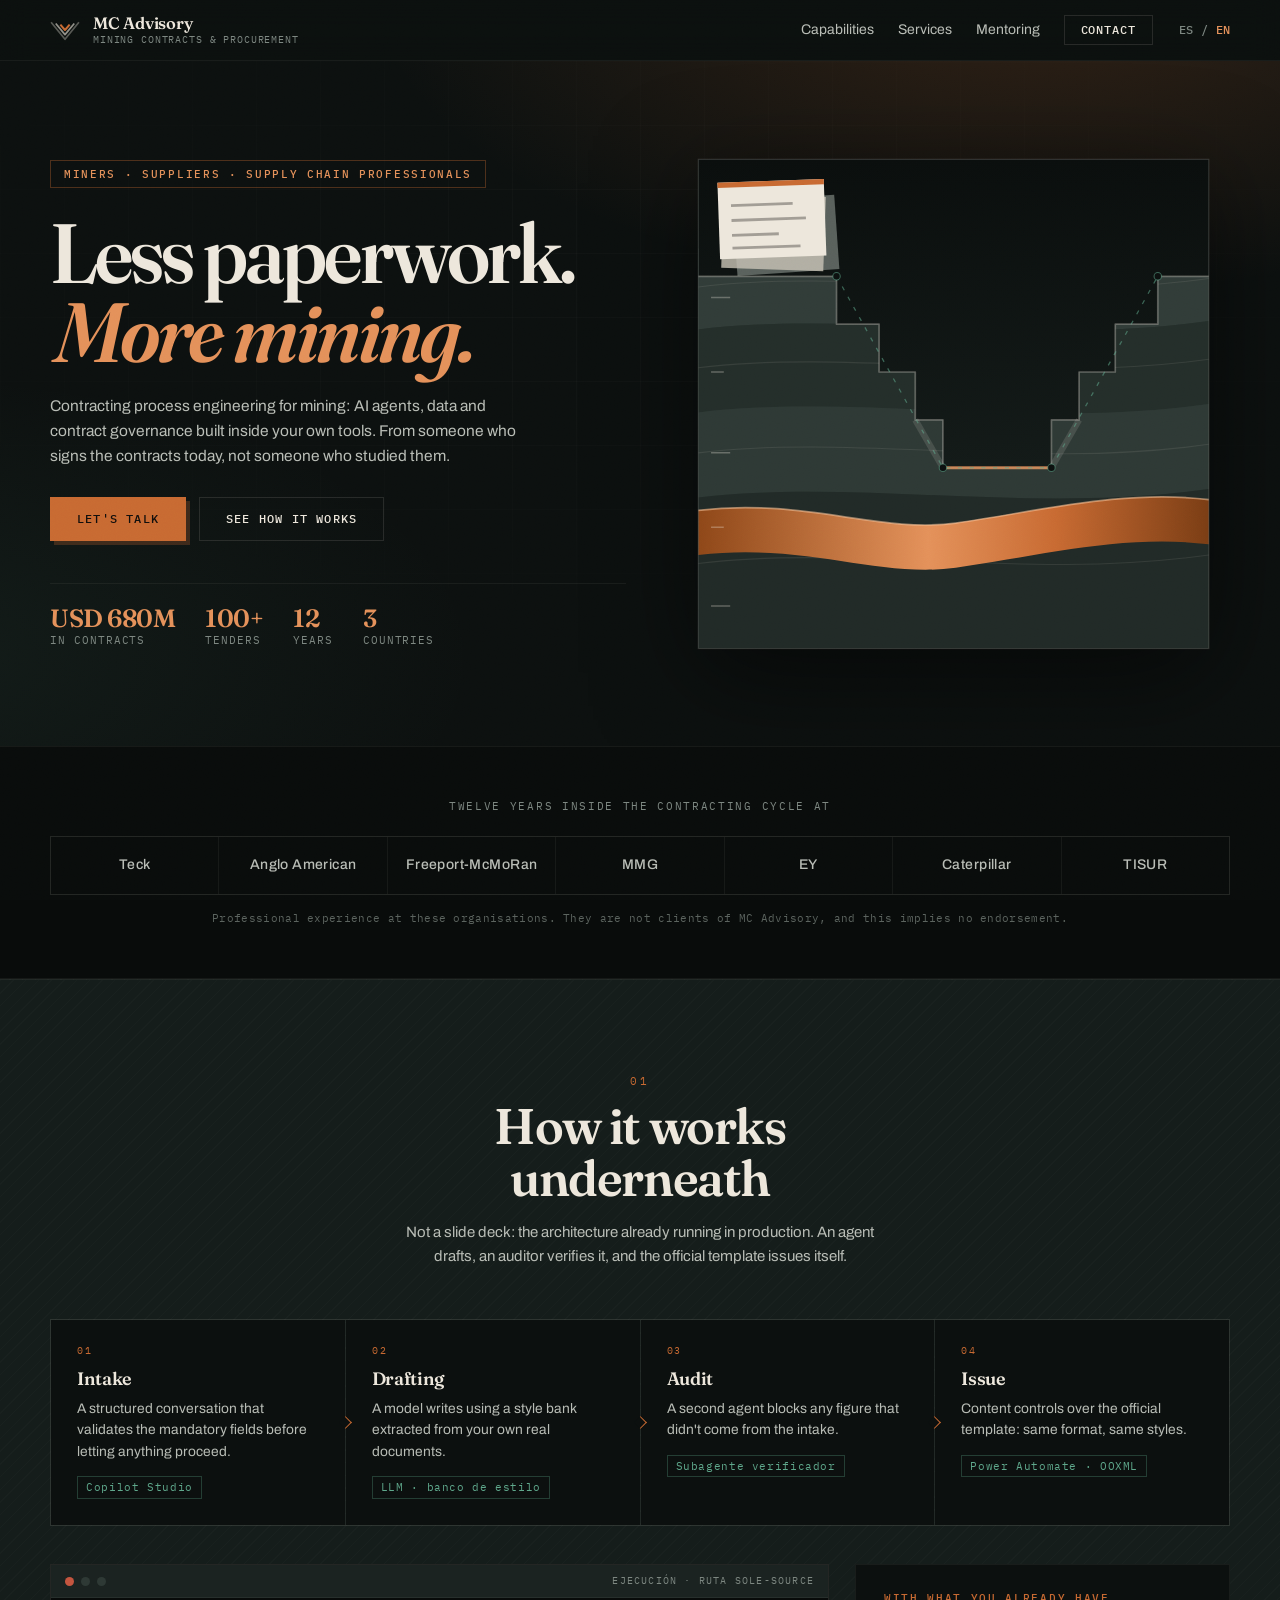
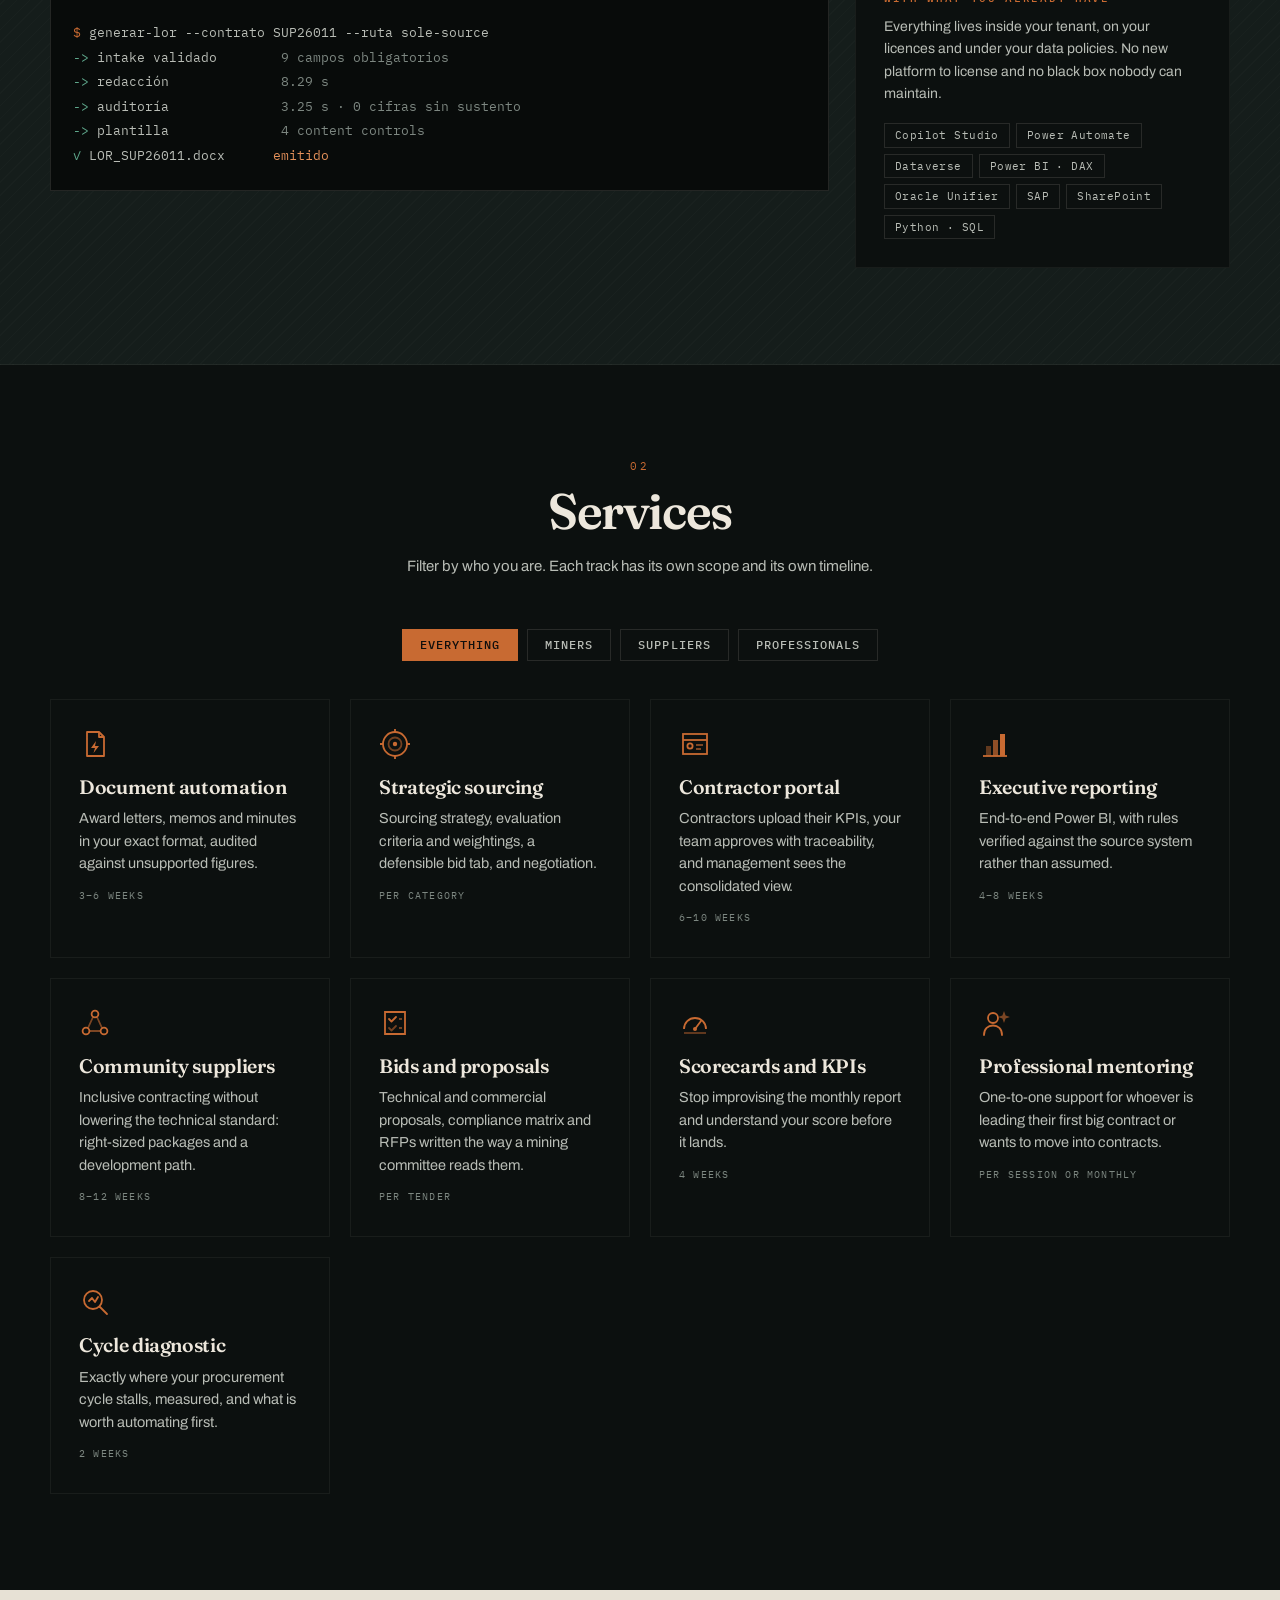
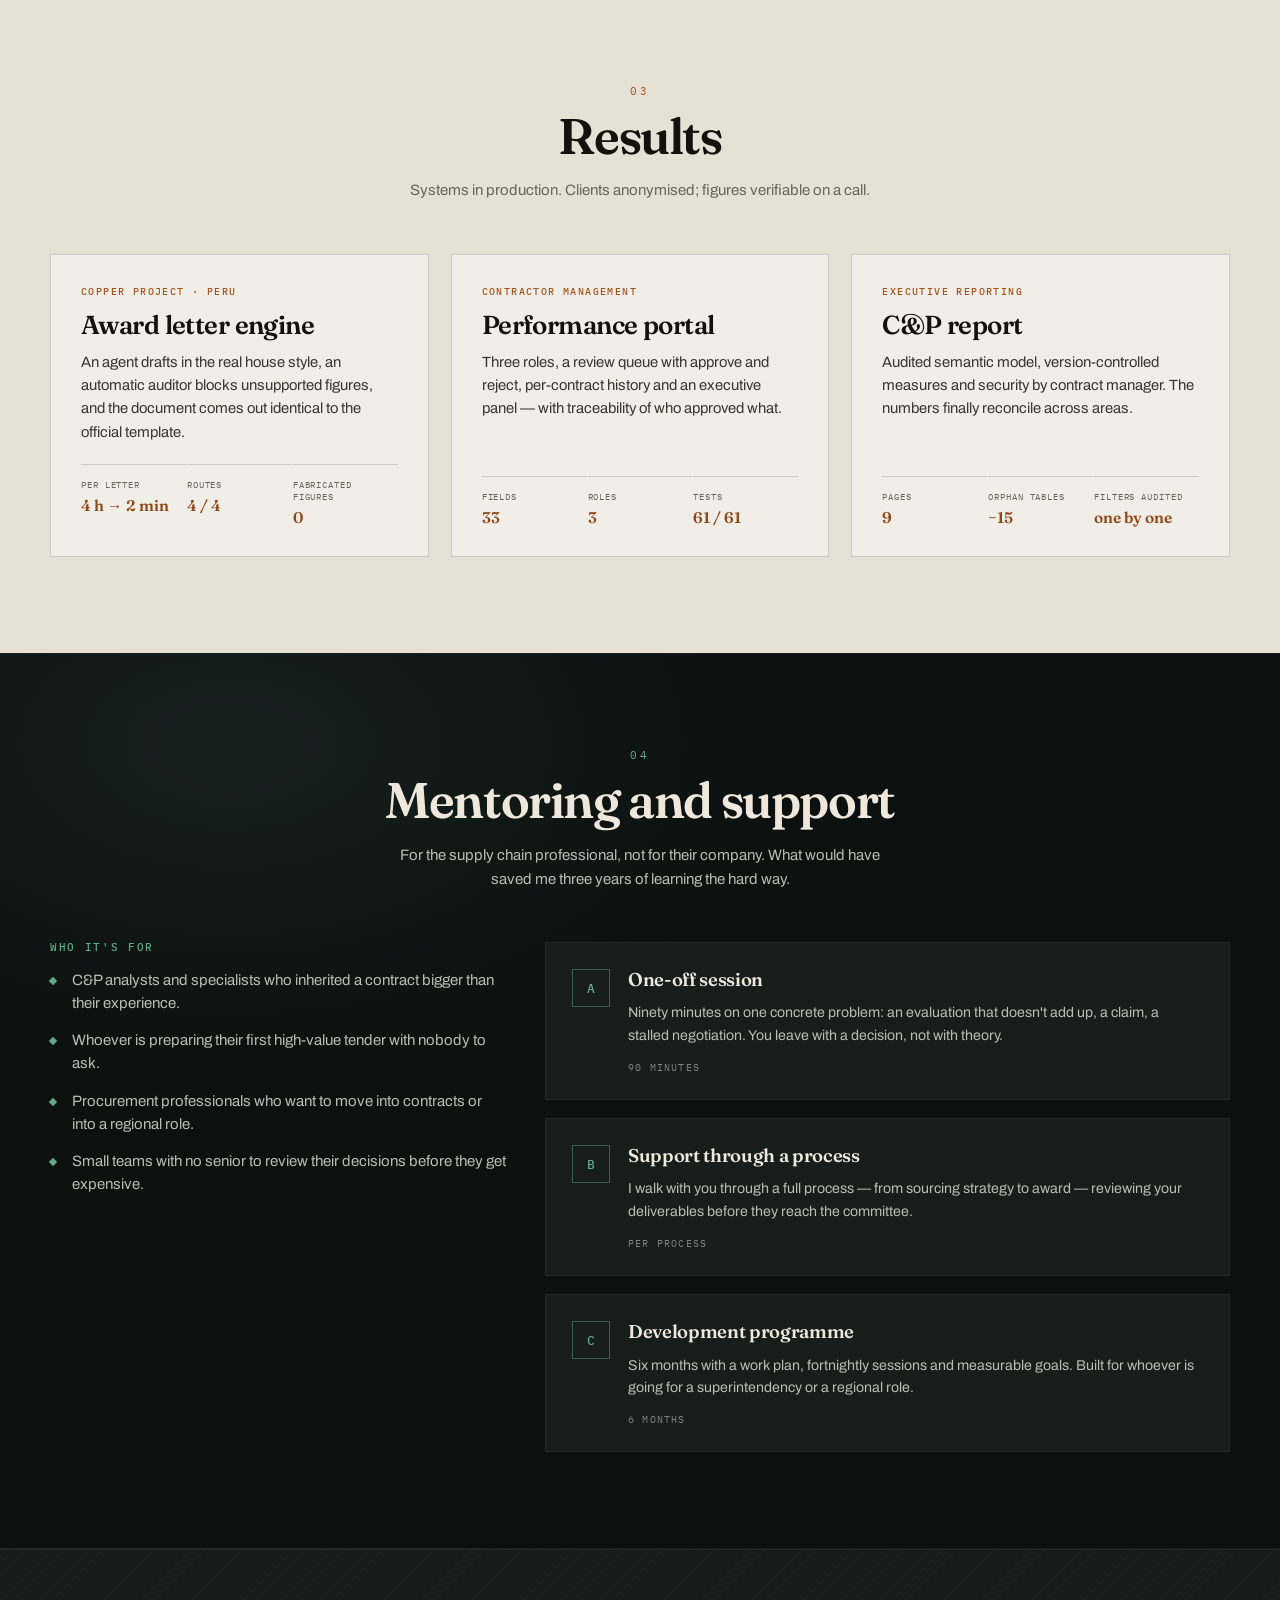
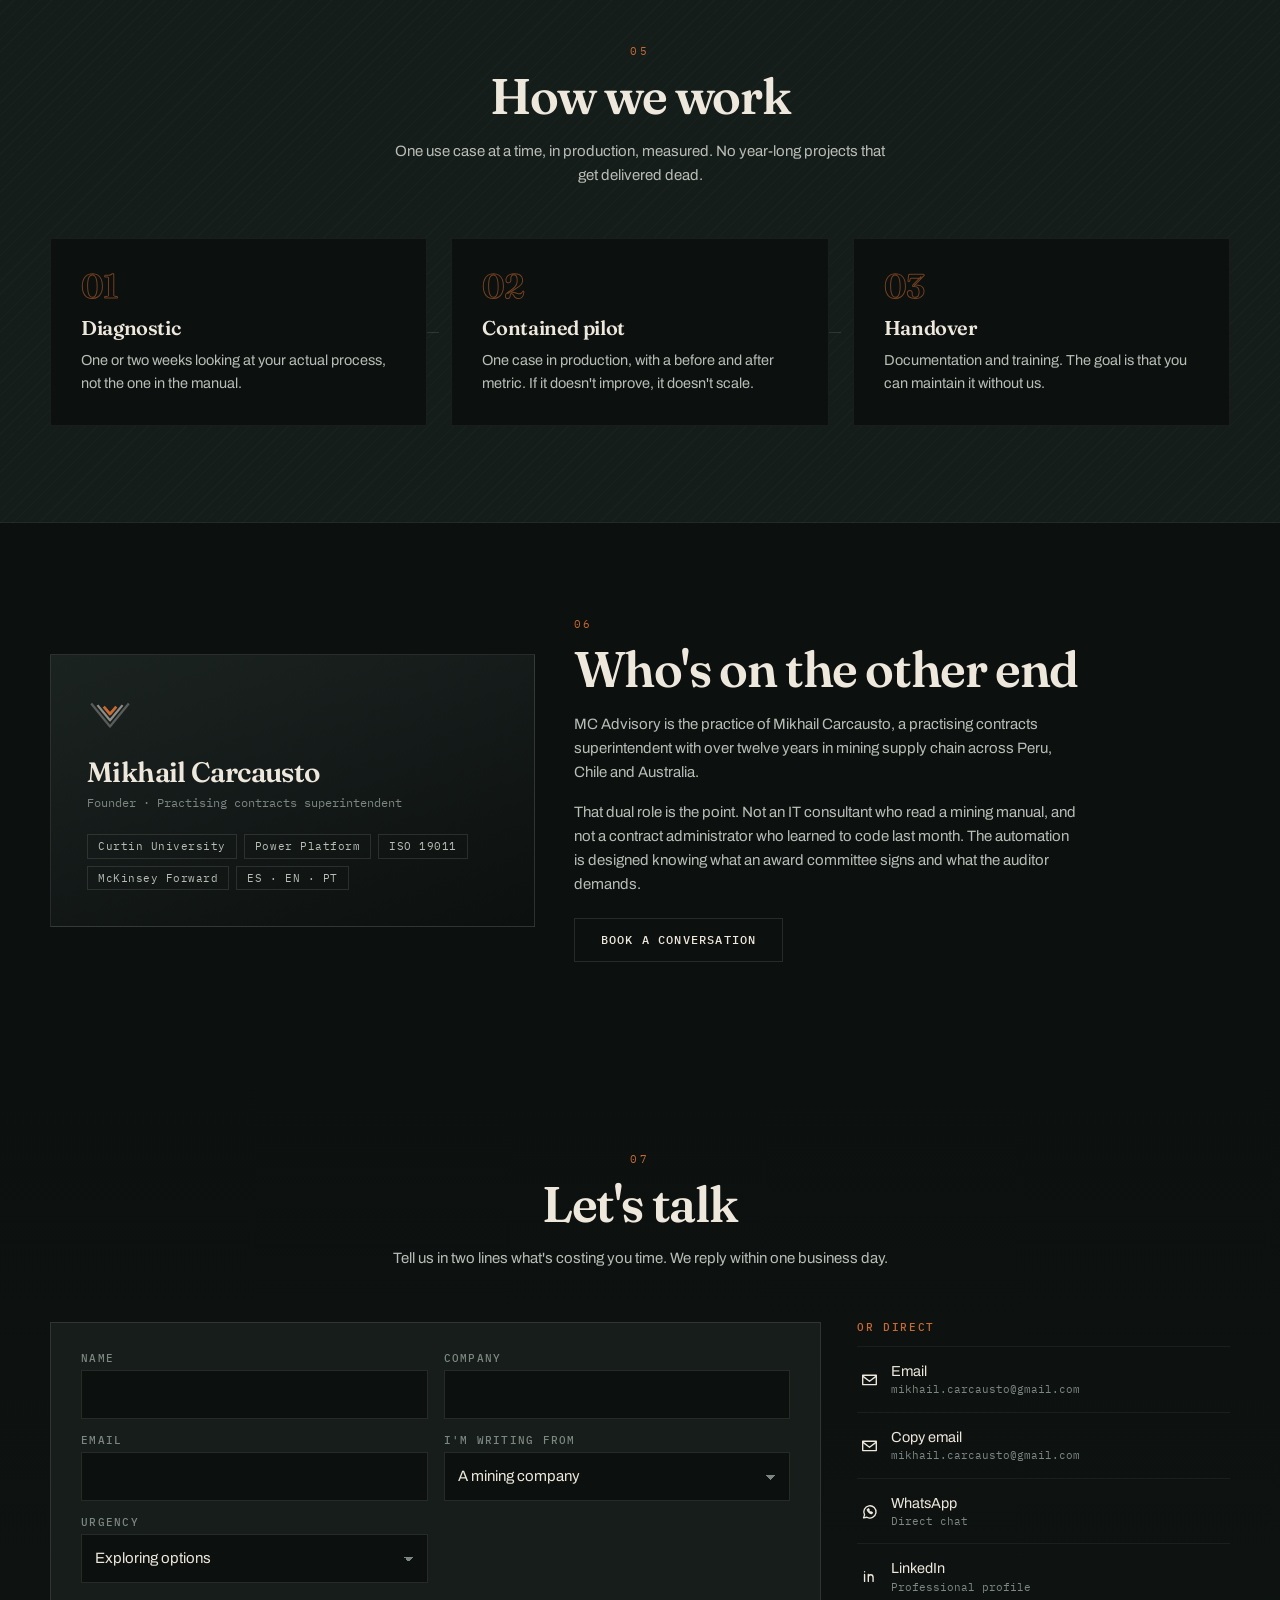
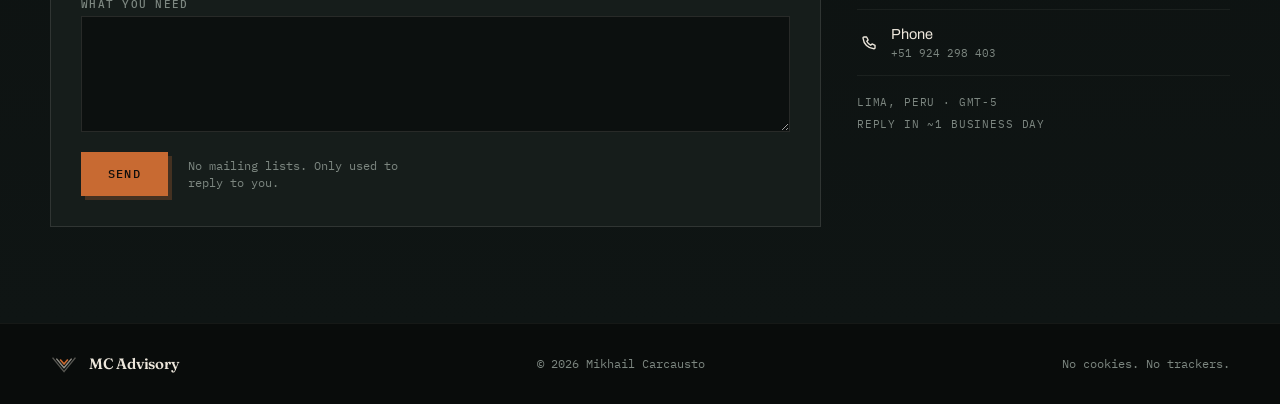
==== index.html @ 97e061e6 "Capa tecnica, mentoria como tercer publico, y fuera la seccion de lados - Se elimina "De que lado es" ====
<!DOCTYPE html>
<html lang="es">
<head>
<meta charset="utf-8">
<meta name="viewport" content="width=device-width, initial-scale=1">
<title>MC Advisory — Contratos y Abastecimiento Minero</title>
<meta name="description" content="Consultoría y mentoría en contratos y abastecimiento para minería. Automatización documental con IA, desempeño de contratistas, sourcing estratégico y reportería ejecutiva. Para compañías mineras, proveedores y profesionales de supply chain.">
<meta name="author" content="Mikhail Carcausto">
<meta name="theme-color" content="#0C100F">
<link rel="canonical" href="https://mikhailcarcausto-rgb.github.io/">

<meta property="og:type" content="website">
<meta property="og:title" content="MC Advisory — Contratos y Abastecimiento Minero">
<meta property="og:description" content="Menos papeleo. Más mina. Ingeniería de procesos de contratación para minería, con la mano de quien hoy los firma.">
<meta property="og:url" content="https://mikhailcarcausto-rgb.github.io/">
<meta property="og:image" content="https://mikhailcarcausto-rgb.github.io/assets/img/og.png">
<meta name="twitter:card" content="summary_large_image">

<link rel="icon" href="assets/img/favicon.svg" type="image/svg+xml">
<link rel="preconnect" href="https://fonts.googleapis.com">
<link rel="preconnect" href="https://fonts.gstatic.com" crossorigin>
<link href="https://fonts.googleapis.com/css2?family=Fraunces:ital,opsz,wght,SOFT,WONK@0,9..144,400..700,0..100,0..1;1,9..144,400..700,0..100,0..1&family=Archivo:wght@400;500;600&family=IBM+Plex+Mono:wght@400;500&display=swap" rel="stylesheet">
<link rel="stylesheet" href="assets/css/style.css">

<script type="application/ld+json">
{
  "@context": "https://schema.org",
  "@type": "ProfessionalService",
  "name": "MC Advisory",
  "description": "Ingeniería de procesos de contratación y abastecimiento para el sector minero, y mentoría para profesionales de supply chain.",
  "url": "https://mikhailcarcausto-rgb.github.io/",
  "email": "mikhail.carcausto@gmail.com",
  "telephone": "+51924298403",
  "areaServed": ["Perú", "Chile", "Latinoamérica"],
  "availableLanguage": ["es", "en", "pt"],
  "founder": { "@type": "Person", "name": "Mikhail Carcausto",
               "jobTitle": "Contracts Lead / Superintendente de Contratos" }
}
</script>
</head>
<body>
<div class="grain" aria-hidden="true"></div>
<a class="skip" href="#main" data-i18n="skip">Ir al contenido</a>

<!-- ══ HEADER ══ -->
<header class="hdr">
  <a class="brand" href="#top" aria-label="MC Advisory">
    <svg class="brand__mark" viewBox="0 0 44 44" fill="none" aria-hidden="true">
      <path d="M4 12 L22 34 L40 12" stroke="currentColor" stroke-opacity=".34" stroke-width="2.2" stroke-linejoin="round"/>
      <path d="M10 13.5 L22 28 L34 13.5" stroke="currentColor" stroke-opacity=".6" stroke-width="2.2" stroke-linejoin="round"/>
      <path d="M16 15 L22 22 L28 15" stroke="var(--copper)" stroke-width="2.6" stroke-linejoin="round"/>
    </svg>
    <span class="brand__txt">
      <b>MC&nbsp;Advisory</b>
      <em data-i18n="brand.role">Contratos &amp; Abastecimiento Minero</em>
    </span>
  </a>
  <nav class="hdr__nav" aria-label="Principal">
    <a href="#capacidades" data-i18n="nav.tech">Capacidades</a>
    <a href="#servicios" data-i18n="nav.services">Servicios</a>
    <a href="#mentoria" data-i18n="nav.mentor">Mentoría</a>
    <a href="#contacto" class="hdr__cta" data-i18n="nav.contact">Contacto</a>
  </nav>
  <div class="lang" role="group" aria-label="Idioma / Language">
    <button type="button" data-lang="es" class="is-on">ES</button>
    <span aria-hidden="true">/</span>
    <button type="button" data-lang="en">EN</button>
  </div>
</header>

<main id="main">

<!-- ══ HERO ══ -->
<section class="hero" id="top">
  <div class="hero__mesh" aria-hidden="true"></div>
  <div class="hero__glow" aria-hidden="true"></div>
  <div class="wrap hero__in">
    <div class="hero__copy">
      <span class="kicker" data-i18n="hero.kick">Mineras · Proveedores · Profesionales de supply</span>
      <h1 class="hero__h">
        <span class="ln" data-i18n="hero.l1">Menos papeleo.</span>
        <span class="ln ln--accent" data-i18n="hero.l2">Más mina.</span>
      </h1>
      <p class="hero__p" data-i18n="hero.sub">Ingeniería de procesos de contratación para minería: agentes de IA, datos y gobernanza contractual construidos dentro de tus propias herramientas. Con la mano de quien hoy firma los contratos, no de quien los estudió.</p>
      <div class="hero__act">
        <a class="btn btn--solid" href="#contacto" data-i18n="hero.cta1">Conversemos</a>
        <a class="btn btn--ghost" href="#capacidades" data-i18n="hero.cta2">Ver cómo funciona</a>
      </div>
      <ul class="ticks">
        <li><b data-count="680" data-pre="USD " data-suf="M">USD 680M</b><span data-i18n="tick.1">en contratos</span></li>
        <li><b data-count="100" data-suf="+">100+</b><span data-i18n="tick.2">licitaciones</span></li>
        <li><b data-count="12">12</b><span data-i18n="tick.3">años</span></li>
        <li><b data-count="3">3</b><span data-i18n="tick.4">países</span></li>
      </ul>
    </div>

    <!-- Cross-section of an open pit: benched walls cut down through the
         strata to the ore body, with the paperwork stacked on the rim.
         Echoes the logo mark, and says "mining" before a word is read. -->
    <div class="hero__art" aria-hidden="true">
      <svg viewBox="0 0 520 500" class="pit">
        <defs>
          <linearGradient id="ore" x1="0" y1="0" x2="1" y2="0">
            <stop offset="0" stop-color="#8E4718"/><stop offset=".45" stop-color="#E4915A"/>
            <stop offset=".7" stop-color="#C86A32"/><stop offset="1" stop-color="#7A3D14"/>
          </linearGradient>
          <linearGradient id="sky" x1="0" y1="0" x2="0" y2="1">
            <stop offset="0" stop-color="#0A0E0D"/><stop offset="1" stop-color="#131A18"/>
          </linearGradient>
          <clipPath id="frame"><rect x="20" y="20" width="480" height="460"/></clipPath>
        </defs>

        <g clip-path="url(#frame)">
          <rect x="20" y="20" width="480" height="460" fill="#2A3430"/>

          <path d="M20 104 C170 86 330 120 500 96 L500 172 C330 196 170 162 20 180 Z" fill="#313C38"/>
          <path d="M20 180 C170 162 330 196 500 172 L500 250 C330 274 170 240 20 258 Z" fill="#242E2A"/>
          <path d="M20 258 C170 240 330 274 500 250 L500 330 C330 354 170 320 20 338 Z" fill="#2E3935"/>
          <path d="M20 338 C170 320 330 354 500 330 L500 480 L20 480 Z" fill="#212A27"/>
          <g stroke="#EDE7DC" stroke-opacity=".09" fill="none" stroke-width="1">
            <path d="M20 140 C170 122 330 156 500 132"/>
            <path d="M20 216 C170 198 330 232 500 208"/>
            <path d="M20 296 C170 278 330 312 500 288"/>
            <path d="M20 400 C170 382 330 416 500 392"/>
          </g>

          <path d="M20 350 C120 338 190 372 262 362 C340 351 420 330 500 340 L500 382 C420 372 340 393 262 404 C190 414 120 380 20 392 Z"
                fill="url(#ore)"/>
          <path d="M20 350 C120 338 190 372 262 362 C340 351 420 330 500 340" stroke="#F7C79E" stroke-opacity=".55" stroke-width="1.6" fill="none"/>

          <path d="M20 20 L500 20 L500 130 L452 130 L452 175 L412 175 L412 220 L378 220 L378 265 L352 265
                   L352 310 L250 310 L250 265 L224 265 L224 220 L190 220 L190 175 L150 175 L150 130 L20 130 Z"
                fill="url(#sky)"/>
          <path d="M20 130 L150 130 L150 175 L190 175 L190 220 L224 220 L224 265 L250 265 L250 310 L352 310
                   L352 265 L378 265 L378 220 L412 220 L412 175 L452 175 L452 130 L500 130"
                fill="none" stroke="#EDE7DC" stroke-opacity=".32" stroke-width="1.6" stroke-linejoin="round"/>
          <path d="M250 310 H352" stroke="#E4915A" stroke-width="3" stroke-opacity=".8"/>
          <path d="M250 310 L224 265 M352 310 L378 265" stroke="#EDE7DC" stroke-opacity=".13" stroke-width="6"/>

          <!-- survey overlay: the technical read laid on top of the terrain -->
          <g class="survey" stroke="#5FA88C" stroke-opacity=".55" fill="none">
            <path d="M150 130 L250 310 L352 310 L452 130" stroke-dasharray="4 7" stroke-width="1.2"/>
            <circle cx="150" cy="130" r="3.5"/><circle cx="452" cy="130" r="3.5"/>
            <circle cx="250" cy="310" r="3.5"/><circle cx="352" cy="310" r="3.5"/>
          </g>

          <g class="sheets">
            <g transform="translate(52 60) rotate(-4)" opacity=".55">
              <rect width="96" height="70" fill="#9AA39C"/>
            </g>
            <g transform="translate(44 52) rotate(2)" opacity=".8">
              <rect width="96" height="70" fill="#C9C3B6"/>
            </g>
            <g transform="translate(38 42) rotate(-2)">
              <rect width="100" height="72" fill="#EDE7DC"/>
              <rect width="100" height="5" fill="#C86A32"/>
              <g stroke="#14110C" stroke-opacity=".34" stroke-width="2.6">
                <path d="M12 22 H70"/><path d="M12 36 H82"/><path d="M12 50 H56"/><path d="M12 62 H76"/>
              </g>
            </g>
          </g>

          <g stroke="#EDE7DC" stroke-opacity=".3" stroke-width="1.4">
            <path d="M32 150 H50"/><path d="M32 220 H44"/><path d="M32 296 H50"/>
            <path d="M32 366 H44"/><path d="M32 440 H50"/>
          </g>
        </g>
        <rect x="20" y="20" width="480" height="460" fill="none" stroke="#EDE7DC" stroke-opacity=".16"/>
      </svg>
    </div>
  </div>
</section>

<!-- ══ TRUST ══ -->
<section class="trust" aria-labelledby="trust-h">
  <div class="wrap">
    <h2 class="trust__h" id="trust-h" data-i18n="trust.h">Doce años dentro del ciclo de contratación de</h2>
    <ul class="wall">
      <li><span>Teck</span></li>
      <li><span>Anglo American</span></li>
      <li><span>Freeport-McMoRan</span></li>
      <li><span>MMG</span></li>
      <li><span>EY</span></li>
      <li><span>Caterpillar</span></li>
      <li><span>TISUR</span></li>
    </ul>
    <p class="trust__note" data-i18n="trust.note">Experiencia laboral en estas organizaciones. No son clientes de MC Advisory ni implican su respaldo.</p>
  </div>
</section>

<!-- ══ 01 · CAPACIDADES ══ -->
<section class="sec sec--alt" id="capacidades">
  <div class="wrap">
    <div class="sec__head sec__head--mid">
      <span class="sec__n">01</span>
      <h2 data-i18n="tech.h">Cómo funciona por dentro</h2>
      <p class="sec__lead" data-i18n="tech.lead">No es una lámina de PowerPoint: es la arquitectura que ya corre en producción. Un agente redacta, un auditor lo verifica, y la plantilla oficial se emite sola.</p>
    </div>

    <ol class="pipe">
      <li>
        <span class="pipe__n">01</span>
        <b data-i18n="pipe.1h">Intake</b>
        <em data-i18n="pipe.1p">Conversación estructurada que valida los campos obligatorios antes de dejar avanzar.</em>
        <code>Copilot Studio</code>
      </li>
      <li>
        <span class="pipe__n">02</span>
        <b data-i18n="pipe.2h">Redacción</b>
        <em data-i18n="pipe.2p">Un modelo escribe con un banco de estilo extraído de tus documentos reales.</em>
        <code>LLM · banco de estilo</code>
      </li>
      <li>
        <span class="pipe__n">03</span>
        <b data-i18n="pipe.3h">Auditoría</b>
        <em data-i18n="pipe.3p">Un segundo agente bloquea cualquier cifra que no venga del intake.</em>
        <code>Subagente verificador</code>
      </li>
      <li>
        <span class="pipe__n">04</span>
        <b data-i18n="pipe.4h">Emisión</b>
        <em data-i18n="pipe.4p">Content controls sobre la plantilla oficial: mismo formato, mismos estilos.</em>
        <code>Power Automate · OOXML</code>
      </li>
    </ol>

    <div class="tech">
      <div class="term" role="img" aria-label="Registro de una ejecución real del pipeline de generación documental">
        <div class="term__bar"><span></span><span></span><span></span><i>ejecución · ruta sole-source</i></div>
        <pre class="term__body"><code><span class="c1">$</span> generar-lor --contrato SUP26011 --ruta sole-source
<span class="ok">-&gt;</span> intake validado        <span class="d">9 campos obligatorios</span>
<span class="ok">-&gt;</span> redacción              <span class="d">8.29 s</span>
<span class="ok">-&gt;</span> auditoría              <span class="d">3.25 s · 0 cifras sin sustento</span>
<span class="ok">-&gt;</span> plantilla              <span class="d">4 content controls</span>
<span class="ok">✓</span> LOR_SUP26011.docx      <span class="hl">emitido</span></code></pre>
      </div>
      <div class="stack">
        <h3 data-i18n="tech.stack">Con lo que ya tienes</h3>
        <p data-i18n="tech.stackp">Todo vive dentro de tu tenant, con tus licencias y bajo tus políticas de datos. Sin plataformas nuevas que licenciar ni cajas negras que nadie pueda mantener.</p>
        <ul>
          <li>Copilot Studio</li><li>Power Automate</li><li>Dataverse</li>
          <li>Power BI · DAX</li><li>Oracle Unifier</li><li>SAP</li>
          <li>SharePoint</li><li>Python · SQL</li>
        </ul>
      </div>
    </div>
  </div>
</section>

<!-- ══ 02 · SERVICIOS ══ -->
<section class="sec" id="servicios">
  <div class="wrap">
    <div class="sec__head sec__head--mid">
      <span class="sec__n">02</span>
      <h2 data-i18n="srv.h">Servicios</h2>
      <p class="sec__lead" data-i18n="srv.lead">Filtra por lo que eres. Cada frente tiene su propio alcance y su propio plazo.</p>
    </div>

    <div class="filters" role="group" aria-label="Filtrar servicios">
      <button type="button" data-filter="all" class="is-on" data-i18n="srv.f.all">Todo</button>
      <button type="button" data-filter="mining" data-i18n="srv.f.mining">Mineras</button>
      <button type="button" data-filter="supplier" data-i18n="srv.f.supplier">Proveedores</button>
      <button type="button" data-filter="pro" data-i18n="srv.f.pro">Profesionales</button>
    </div>

    <div class="cards">
      <article class="card" data-for="mining">
        <svg class="card__ico" viewBox="0 0 32 32" fill="none" aria-hidden="true">
          <path d="M8 4 H20 L25 9 V28 H8 Z" stroke="currentColor" stroke-width="1.8" stroke-linejoin="round"/>
          <path d="M20 4 V9 H25" stroke="currentColor" stroke-width="1.8" stroke-linejoin="round"/>
          <path d="M17 13 L12 20 H16 L14.5 25 L20 18 H16 Z" fill="currentColor"/>
        </svg>
        <h3 data-i18n="srv.1h">Automatización documental</h3>
        <p data-i18n="srv.1p">Cartas de adjudicación, memos y actas con tu formato exacto, auditadas contra cifras sin sustento.</p>
        <span class="card__tag" data-i18n="srv.1m">3–6 semanas</span>
      </article>

      <article class="card" data-for="mining">
        <svg class="card__ico" viewBox="0 0 32 32" fill="none" aria-hidden="true">
          <circle cx="16" cy="16" r="12" stroke="currentColor" stroke-width="1.8"/>
          <circle cx="16" cy="16" r="6.5" stroke="currentColor" stroke-width="1.8" opacity=".55"/>
          <circle cx="16" cy="16" r="2.2" fill="currentColor"/>
          <path d="M16 4 V1M16 31V28M28 16h3M1 16h3" stroke="currentColor" stroke-width="1.8"/>
        </svg>
        <h3 data-i18n="srv.2h">Sourcing estratégico</h3>
        <p data-i18n="srv.2p">Estrategia de abastecimiento, criterios y pesos de evaluación, bid tab defendible y negociación.</p>
        <span class="card__tag" data-i18n="srv.2m">por categoría</span>
      </article>

      <article class="card" data-for="mining">
        <svg class="card__ico" viewBox="0 0 32 32" fill="none" aria-hidden="true">
          <rect x="4" y="6" width="24" height="20" stroke="currentColor" stroke-width="1.8"/>
          <path d="M4 12 H28" stroke="currentColor" stroke-width="1.8"/>
          <circle cx="11" cy="18" r="2.6" stroke="currentColor" stroke-width="1.8"/>
          <path d="M17 17 H24M17 21 H22" stroke="currentColor" stroke-width="1.8" opacity=".6"/>
        </svg>
        <h3 data-i18n="srv.3h">Portal de contratistas</h3>
        <p data-i18n="srv.3p">El contratista carga sus KPIs, tu equipo aprueba con trazabilidad y la gerencia ve el consolidado.</p>
        <span class="card__tag" data-i18n="srv.3m">6–10 semanas</span>
      </article>

      <article class="card" data-for="mining">
        <svg class="card__ico" viewBox="0 0 32 32" fill="none" aria-hidden="true">
          <path d="M4 28 H28" stroke="currentColor" stroke-width="1.8"/>
          <rect x="7" y="18" width="5" height="10" fill="currentColor" opacity=".45"/>
          <rect x="14" y="12" width="5" height="16" fill="currentColor" opacity=".7"/>
          <rect x="21" y="6" width="5" height="22" fill="currentColor"/>
        </svg>
        <h3 data-i18n="srv.4h">Reportería ejecutiva</h3>
        <p data-i18n="srv.4p">Power BI de extremo a extremo, con reglas verificadas contra el sistema fuente, no asumidas.</p>
        <span class="card__tag" data-i18n="srv.4m">4–8 semanas</span>
      </article>

      <article class="card" data-for="mining">
        <svg class="card__ico" viewBox="0 0 32 32" fill="none" aria-hidden="true">
          <circle cx="16" cy="7" r="3.4" stroke="currentColor" stroke-width="1.8"/>
          <circle cx="7" cy="24" r="3.4" stroke="currentColor" stroke-width="1.8"/>
          <circle cx="25" cy="24" r="3.4" stroke="currentColor" stroke-width="1.8"/>
          <path d="M14 10 L9 21M18 10 L23 21M10.4 24 H21.6" stroke="currentColor" stroke-width="1.8" opacity=".6"/>
        </svg>
        <h3 data-i18n="srv.5h">Proveedores de comunidades</h3>
        <p data-i18n="srv.5p">Contratación inclusiva sin bajar el estándar técnico: paquetes dimensionados y ruta de desarrollo.</p>
        <span class="card__tag" data-i18n="srv.5m">8–12 semanas</span>
      </article>

      <article class="card" data-for="supplier">
        <svg class="card__ico" viewBox="0 0 32 32" fill="none" aria-hidden="true">
          <path d="M6 5 H26 V27 H6 Z" stroke="currentColor" stroke-width="1.8"/>
          <path d="M10 12 L12.5 14.5 L17 10" stroke="currentColor" stroke-width="1.8" stroke-linecap="round" stroke-linejoin="round"/>
          <path d="M10 21 L12.5 23.5 L17 19" stroke="currentColor" stroke-width="1.8" stroke-linecap="round" stroke-linejoin="round" opacity=".55"/>
          <path d="M20 12 H23M20 21 H23" stroke="currentColor" stroke-width="1.8" opacity=".55"/>
        </svg>
        <h3 data-i18n="srv.6h">Propuestas y licitaciones</h3>
        <p data-i18n="srv.6p">Propuesta técnico-económica, matriz de cumplimiento y RFP escritos como los lee un comité minero.</p>
        <span class="card__tag" data-i18n="srv.6m">por licitación</span>
      </article>

      <article class="card" data-for="supplier">
        <svg class="card__ico" viewBox="0 0 32 32" fill="none" aria-hidden="true">
          <path d="M5 22 A11 11 0 0 1 27 22" stroke="currentColor" stroke-width="1.8"/>
          <path d="M16 22 L22 14" stroke="currentColor" stroke-width="1.8" stroke-linecap="round"/>
          <circle cx="16" cy="22" r="2" fill="currentColor"/>
          <path d="M5 26 H27" stroke="currentColor" stroke-width="1.8" opacity=".5"/>
        </svg>
        <h3 data-i18n="srv.7h">Scorecards y KPI</h3>
        <p data-i18n="srv.7p">Deja de improvisar el reporte mensual y entiende tu nota antes de que llegue.</p>
        <span class="card__tag" data-i18n="srv.7m">4 semanas</span>
      </article>

      <article class="card" data-for="pro">
        <svg class="card__ico" viewBox="0 0 32 32" fill="none" aria-hidden="true">
          <circle cx="14" cy="11" r="5" stroke="currentColor" stroke-width="1.8"/>
          <path d="M5 28 C5 21.8 9 18.5 14 18.5 C19 18.5 23 21.8 23 28" stroke="currentColor" stroke-width="1.8" stroke-linecap="round"/>
          <path d="M25 4 L26.6 8.4 L31 10 L26.6 11.6 L25 16 L23.4 11.6 L19 10 L23.4 8.4 Z" fill="currentColor" opacity=".6"/>
        </svg>
        <h3 data-i18n="srv.8h">Mentoría profesional</h3>
        <p data-i18n="srv.8p">Acompañamiento uno a uno para quien lidera su primer contrato grande o quiere saltar a contratos.</p>
        <span class="card__tag" data-i18n="srv.8m">por sesión o mensual</span>
      </article>

      <article class="card" data-for="both">
        <svg class="card__ico" viewBox="0 0 32 32" fill="none" aria-hidden="true">
          <circle cx="14" cy="14" r="9" stroke="currentColor" stroke-width="1.8"/>
          <path d="M20.5 20.5 L28 28" stroke="currentColor" stroke-width="1.8" stroke-linecap="round"/>
          <path d="M10 15 L13 12 L16 16 L19 11" stroke="currentColor" stroke-width="1.8" stroke-linejoin="round" stroke-linecap="round"/>
        </svg>
        <h3 data-i18n="srv.9h">Diagnóstico del ciclo</h3>
        <p data-i18n="srv.9p">Dónde exactamente se atasca tu ciclo de compra, medido, y qué conviene automatizar primero.</p>
        <span class="card__tag" data-i18n="srv.9m">2 semanas</span>
      </article>
    </div>
  </div>
</section>

<!-- ══ 03 · RESULTADOS ══ -->
<section class="sec sec--paper" id="casos">
  <div class="wrap">
    <div class="sec__head sec__head--mid">
      <span class="sec__n">03</span>
      <h2 data-i18n="case.h">Resultados</h2>
      <p class="sec__lead" data-i18n="case.lead">Sistemas en producción. Clientes anonimizados; cifras verificables en una llamada.</p>
    </div>

    <div class="cases">
      <article class="case">
        <span class="case__ctx" data-i18n="case.1ctx">Proyecto de cobre · Perú</span>
        <h3 data-i18n="case.1h">Motor de cartas de adjudicación</h3>
        <p data-i18n="case.1d">Un agente redacta con el estilo real de la casa, un auditor automático bloquea cifras sin sustento y el documento sale idéntico a la plantilla oficial.</p>
        <dl class="case__res">
          <div><dt data-i18n="case.1r1">Por carta</dt><dd>4 h → 2 min</dd></div>
          <div><dt data-i18n="case.1r2">Rutas</dt><dd>4 / 4</dd></div>
          <div><dt data-i18n="case.1r3">Cifras inventadas</dt><dd>0</dd></div>
        </dl>
      </article>

      <article class="case">
        <span class="case__ctx" data-i18n="case.2ctx">Gestión de contratistas</span>
        <h3 data-i18n="case.2h">Portal de desempeño</h3>
        <p data-i18n="case.2d">Tres roles, cola de revisión con aprobación y rechazo, historial por contrato y panel ejecutivo — con trazabilidad de quién aprobó qué.</p>
        <dl class="case__res">
          <div><dt data-i18n="case.2r1">Campos</dt><dd>33</dd></div>
          <div><dt data-i18n="case.2r2">Roles</dt><dd>3</dd></div>
          <div><dt data-i18n="case.2r3">Pruebas</dt><dd>61 / 61</dd></div>
        </dl>
      </article>

      <article class="case">
        <span class="case__ctx" data-i18n="case.3ctx">Reportería ejecutiva</span>
        <h3 data-i18n="case.3h">Reporte de C&amp;P</h3>
        <p data-i18n="case.3d">Modelo semántico auditado, medidas versionadas y seguridad por gerente de contrato. Los números por fin cuadran entre áreas.</p>
        <dl class="case__res">
          <div><dt data-i18n="case.3r1">Páginas</dt><dd>9</dd></div>
          <div><dt data-i18n="case.3r2">Tablas huérfanas</dt><dd>−15</dd></div>
          <div><dt data-i18n="case.3r3">Filtros auditados</dt><dd data-i18n="case.3r3v">uno a uno</dd></div>
        </dl>
      </article>
    </div>
  </div>
</section>

<!-- ══ 04 · MENTORÍA ══ -->
<section class="sec sec--mentor" id="mentoria">
  <div class="wrap">
    <div class="sec__head sec__head--mid">
      <span class="sec__n">04</span>
      <h2 data-i18n="mt.h">Mentoría y acompañamiento</h2>
      <p class="sec__lead" data-i18n="mt.lead">Para el profesional de supply chain, no para su empresa. Lo que a mí me habría ahorrado tres años de aprender a golpes.</p>
    </div>

    <div class="mentor">
      <div class="mentor__who">
        <h3 data-i18n="mt.who">Para quién es</h3>
        <ul>
          <li data-i18n="mt.w1">Analistas y especialistas de C&amp;P que heredaron un contrato más grande que su experiencia.</li>
          <li data-i18n="mt.w2">Quien prepara su primera licitación de alto valor y no tiene a quién preguntarle.</li>
          <li data-i18n="mt.w3">Profesionales de compras que quieren dar el salto a contratos o a un rol regional.</li>
          <li data-i18n="mt.w4">Equipos pequeños sin un senior que revise sus decisiones antes de que cuesten caro.</li>
        </ul>
      </div>

      <ol class="tiers">
        <li>
          <span class="tiers__n">A</span>
          <h4 data-i18n="mt.1h">Sesión puntual</h4>
          <p data-i18n="mt.1p">Noventa minutos sobre un problema concreto: una evaluación que no cuadra, un reclamo, una negociación trabada. Sales con una decisión, no con teoría.</p>
          <span class="tiers__tag" data-i18n="mt.1t">90 minutos</span>
        </li>
        <li>
          <span class="tiers__n">B</span>
          <h4 data-i18n="mt.2h">Acompañamiento en proyecto</h4>
          <p data-i18n="mt.2p">Te acompaño durante todo un proceso — de la estrategia de abastecimiento a la adjudicación — revisando tus entregables antes de que lleguen al comité.</p>
          <span class="tiers__tag" data-i18n="mt.2t">por proceso</span>
        </li>
        <li>
          <span class="tiers__n">C</span>
          <h4 data-i18n="mt.3h">Programa de desarrollo</h4>
          <p data-i18n="mt.3p">Seis meses con plan de trabajo, sesiones quincenales y objetivos medibles. Pensado para quien va por una superintendencia o un rol regional.</p>
          <span class="tiers__tag" data-i18n="mt.3t">6 meses</span>
        </li>
      </ol>
    </div>
  </div>
</section>

<!-- ══ TESTIMONIOS · sólo se muestran si hay reales (ver site.js) ══ -->
<section class="sec sec--quotes" id="testimonios" hidden>
  <div class="wrap">
    <div class="sec__head sec__head--mid">
      <span class="sec__n">05</span>
      <h2 data-i18n="qt.h">Lo que dicen</h2>
    </div>
    <div class="quotes" id="quotes"></div>
  </div>
</section>

<!-- ══ 05 · MÉTODO ══ -->
<section class="sec sec--alt" id="metodo">
  <div class="wrap">
    <div class="sec__head sec__head--mid">
      <span class="sec__n">05</span>
      <h2 data-i18n="how.h">Cómo trabajamos</h2>
      <p class="sec__lead" data-i18n="how.lead">Un caso de uso a la vez, en producción, medido. Nada de proyectos de un año que se entregan muertos.</p>
    </div>
    <ol class="flow">
      <li>
        <span class="flow__n">01</span>
        <h3 data-i18n="how.1h">Diagnóstico</h3>
        <p data-i18n="how.1p">Una o dos semanas mirando tu proceso real, no el del manual.</p>
      </li>
      <li>
        <span class="flow__n">02</span>
        <h3 data-i18n="how.2h">Piloto acotado</h3>
        <p data-i18n="how.2p">Un caso en producción, con una métrica antes y después. Si no mejora, no se escala.</p>
      </li>
      <li>
        <span class="flow__n">03</span>
        <h3 data-i18n="how.3h">Traspaso</h3>
        <p data-i18n="how.3p">Documentación y capacitación. El objetivo es que puedas mantenerlo sin nosotros.</p>
      </li>
    </ol>
  </div>
</section>

<!-- ══ 06 · PERFIL ══ -->
<section class="sec" id="perfil">
  <div class="wrap">
    <div class="bio">
      <div class="bio__card">
        <svg class="bio__mark" viewBox="0 0 44 44" fill="none" aria-hidden="true">
          <path d="M4 12 L22 34 L40 12" stroke="currentColor" stroke-opacity=".3" stroke-width="2.2" stroke-linejoin="round"/>
          <path d="M10 13.5 L22 28 L34 13.5" stroke="currentColor" stroke-opacity=".55" stroke-width="2.2" stroke-linejoin="round"/>
          <path d="M16 15 L22 22 L28 15" stroke="var(--copper)" stroke-width="2.6" stroke-linejoin="round"/>
        </svg>
        <b>Mikhail Carcausto</b>
        <span data-i18n="bio.role">Fundador · Superintendente de contratos en ejercicio</span>
        <ul class="chips">
          <li>Curtin University</li>
          <li>Power Platform</li>
          <li>ISO 19011</li>
          <li>McKinsey Forward</li>
          <li>ES · EN · PT</li>
        </ul>
      </div>
      <div class="bio__txt">
        <span class="sec__n">06</span>
        <h2 data-i18n="bio.h">Quién está del otro lado</h2>
        <p data-i18n="bio.p1">MC Advisory es la práctica de Mikhail Carcausto, superintendente de contratos en ejercicio con más de doce años en cadena de suministro minera entre Perú, Chile y Australia.</p>
        <p data-i18n="bio.p2">Ese doble rol es el punto. No es un consultor de TI que leyó un manual de minería, ni un administrador de contratos que aprendió a programar el mes pasado. La automatización se diseña sabiendo qué firma un comité de adjudicación y qué exige el auditor.</p>
        <a class="btn btn--ghost" href="#contacto" data-i18n="bio.cta">Agendar una conversación</a>
      </div>
    </div>
  </div>
</section>

<!-- ══ 07 · CONTACTO ══ -->
<section class="sec sec--contact" id="contacto">
  <div class="wrap">
    <div class="sec__head sec__head--mid">
      <span class="sec__n">07</span>
      <h2 data-i18n="ct.h">Hablemos</h2>
      <p class="sec__lead" data-i18n="ct.lead">Cuéntanos en dos líneas qué te está costando tiempo. Respondemos dentro de un día hábil.</p>
    </div>

    <div class="contact">
      <form class="req" id="reqform" novalidate>
        <div class="req__grid">
          <p class="fld">
            <label for="f-name" data-i18n="ct.f.name">Nombre</label>
            <input id="f-name" name="name" type="text" autocomplete="name" required>
          </p>
          <p class="fld">
            <label for="f-org" data-i18n="ct.f.org">Empresa</label>
            <input id="f-org" name="company" type="text" autocomplete="organization">
          </p>
          <p class="fld">
            <label for="f-mail" data-i18n="ct.f.mail">Correo</label>
            <input id="f-mail" name="email" type="email" autocomplete="email" required>
          </p>
          <p class="fld">
            <label for="f-side" data-i18n="ct.f.side">Escribo desde</label>
            <select id="f-side" name="party">
              <option value="mining" data-i18n="ct.f.side1">Una compañía minera</option>
              <option value="supplier" data-i18n="ct.f.side2">Un proveedor o contratista</option>
              <option value="pro" data-i18n="ct.f.side4">A título personal — mentoría</option>
              <option value="other" data-i18n="ct.f.side3">Otro</option>
            </select>
          </p>
          <p class="fld">
            <label for="f-urg" data-i18n="ct.f.urg">Urgencia</label>
            <select id="f-urg" name="urgency">
              <option value="exploring" data-i18n="ct.f.urg1">Explorando opciones</option>
              <option value="quarter" data-i18n="ct.f.urg2">Este trimestre</option>
              <option value="urgent" data-i18n="ct.f.urg3">Tengo un plazo encima</option>
            </select>
          </p>
          <p class="fld fld--full">
            <label for="f-msg" data-i18n="ct.f.msg">Qué necesitas</label>
            <textarea id="f-msg" name="message" rows="4" required></textarea>
          </p>
        </div>

        <div class="hp" aria-hidden="true"><label for="f-hp">No llenar</label><input id="f-hp" name="_honey" type="text" tabindex="-1" autocomplete="off"></div>

        <div class="req__foot">
          <button type="submit" class="btn btn--solid" id="reqsend" data-i18n="ct.f.send">Enviar</button>
          <span class="req__fine" data-i18n="ct.f.fine">Sin listas de correo. Sólo para responderte.</span>
        </div>
        <p class="req__msg" id="reqmsg" role="status" aria-live="polite"></p>
      </form>

      <aside class="direct">
        <h3 data-i18n="ct.direct">O directo</h3>
        <ul class="direct__list" id="channels"></ul>
        <div class="direct__loc">
          <span data-i18n="ct.loc">Lima, Perú · GMT-5</span>
          <span data-i18n="ct.reply">Respuesta en ~1 día hábil</span>
        </div>
      </aside>
    </div>
  </div>
</section>

</main>

<footer class="ftr">
  <div class="wrap ftr__in">
    <a class="brand brand--ftr" href="#top">
      <svg class="brand__mark" viewBox="0 0 44 44" fill="none" aria-hidden="true">
        <path d="M4 12 L22 34 L40 12" stroke="currentColor" stroke-opacity=".34" stroke-width="2.2" stroke-linejoin="round"/>
        <path d="M10 13.5 L22 28 L34 13.5" stroke="currentColor" stroke-opacity=".6" stroke-width="2.2" stroke-linejoin="round"/>
        <path d="M16 15 L22 22 L28 15" stroke="var(--copper)" stroke-width="2.6" stroke-linejoin="round"/>
      </svg>
      <span class="brand__txt"><b>MC&nbsp;Advisory</b></span>
    </a>
    <span>© <span id="yr">2026</span> Mikhail Carcausto</span>
    <span data-i18n="ftr.note">Sin cookies. Sin rastreadores.</span>
  </div>
</footer>

<script src="assets/js/i18n.js"></script>
<script src="assets/js/site.js"></script>
</body>
</html>
---- assets/css/style.css ----
/* ═══════════════════════════════════════════════════════════
   MC Advisory — Contratos y Abastecimiento Minero
   Ground: basalt. Accent: copper seam. Relief: one paper-white
   section so the page breathes instead of running dark end to end.
   ═══════════════════════════════════════════════════════════ */

:root{
  --basalt:#0C100F;
  --alt:#151D1B;
  --surface:#161D1B;
  --surface-2:#1B2321;
  --bone:#EDE7DC;
  --bone-2:#B9BDB6;
  --mute:#7D8781;
  --hair:rgba(237,231,220,.12);
  --hair-2:rgba(237,231,220,.06);
  --copper:#C86A32;
  --copper-lt:#E4915A;
  --verdigris:#5FA88C;
  --paper:#E7E1D5;
  --paper-ink:#14110C;
  --paper-mute:#6B6459;
  --paper-hair:rgba(20,17,12,.16);

  --f-disp:"Fraunces","Iowan Old Style",Georgia,serif;
  --f-body:"Archivo","Helvetica Neue",Helvetica,sans-serif;
  --f-mono:"IBM Plex Mono","SF Mono",Menlo,Consolas,monospace;

  --wrap:1180px;
  --pad:clamp(20px,5vw,48px);
}

*,*::before,*::after{box-sizing:border-box}
html{scroll-behavior:smooth;-webkit-text-size-adjust:100%}
body{
  margin:0;background:var(--basalt);color:var(--bone);
  font-family:var(--f-body);font-size:clamp(15.5px,1.02vw,16.8px);
  line-height:1.6;overflow-x:hidden;-webkit-font-smoothing:antialiased;
}
img,svg{max-width:100%}
a{color:inherit}

.grain{
  position:fixed;inset:0;z-index:9999;pointer-events:none;opacity:.045;mix-blend-mode:overlay;
  background-image:url("data:image/svg+xml,%3Csvg xmlns='http://www.w3.org/2000/svg' width='160' height='160'%3E%3Cfilter id='n'%3E%3CfeTurbulence type='fractalNoise' baseFrequency='.85' numOctaves='3'/%3E%3C/filter%3E%3Crect width='160' height='160' filter='url(%23n)'/%3E%3C/svg%3E");
}
.skip{position:absolute;left:-9999px;top:0;z-index:10000;background:var(--copper);color:#fff;padding:12px 18px;font:500 13px/1 var(--f-mono)}
.skip:focus{left:12px;top:12px}
.wrap{width:min(100% - var(--pad)*2,var(--wrap));margin-inline:auto}

/* ── brand ──────────────────────────────────────────────── */
.brand{display:flex;align-items:center;gap:11px;text-decoration:none;color:var(--bone)}
.brand__mark{width:34px;height:34px;flex:none;transition:transform .4s cubic-bezier(.2,.8,.3,1)}
.brand:hover .brand__mark{transform:translateY(-2px)}
.brand__txt{display:flex;flex-direction:column;line-height:1.2}
.brand__txt b{font:600 16.5px/1.15 var(--f-disp);letter-spacing:-.015em}
.brand__txt em{font:400 9.5px/1.4 var(--f-mono);font-style:normal;color:var(--mute);letter-spacing:.09em;text-transform:uppercase}

/* ── header ─────────────────────────────────────────────── */
.hdr{
  position:sticky;top:0;z-index:100;display:flex;align-items:center;gap:24px;
  padding:13px var(--pad);
  background:color-mix(in srgb,var(--basalt) 88%,transparent);
  backdrop-filter:blur(14px) saturate(1.3);border-bottom:1px solid var(--hair-2);
}
.hdr .brand{margin-right:auto}
.hdr__nav{display:flex;align-items:center;gap:24px}
.hdr__nav a{text-decoration:none;font-size:14px;color:var(--bone-2);padding-block:4px;position:relative;transition:color .25s}
.hdr__nav a::after{content:"";position:absolute;left:0;bottom:0;height:1px;width:0;background:var(--copper);transition:width .3s}
.hdr__nav a:hover{color:var(--bone)}
.hdr__nav a:hover::after{width:100%}
.hdr__cta{
  border:1px solid var(--hair);padding:8px 16px !important;color:var(--bone) !important;
  font:500 11.5px/1 var(--f-mono) !important;letter-spacing:.08em;text-transform:uppercase;
  transition:border-color .25s,background .25s;
}
.hdr__cta::after{display:none}
.hdr__cta:hover{border-color:var(--copper);background:rgba(200,106,50,.12)}
.lang{display:flex;align-items:center;gap:6px;font:500 12px/1 var(--f-mono);color:var(--mute)}
.lang button{background:none;border:0;padding:4px 2px;cursor:pointer;font:inherit;color:var(--mute);transition:color .2s}
.lang button:hover{color:var(--bone)}
.lang button.is-on{color:var(--copper-lt)}

/* ── buttons ────────────────────────────────────────────── */
.btn{
  display:inline-block;text-decoration:none;cursor:pointer;
  font:500 12px/1 var(--f-mono);letter-spacing:.1em;text-transform:uppercase;
  padding:15px 26px;border:1px solid transparent;
  transition:transform .16s cubic-bezier(.2,.8,.3,1),box-shadow .16s,background .25s,border-color .25s,color .25s;
}
.btn--solid{background:var(--copper);color:#100E0C;border-color:var(--copper);box-shadow:4px 4px 0 rgba(200,106,50,.26)}
.btn--solid:hover{background:var(--copper-lt);border-color:var(--copper-lt);transform:translate(-2px,-2px);box-shadow:6px 6px 0 rgba(200,106,50,.32)}
.btn--solid:active{transform:translate(2px,2px);box-shadow:1px 1px 0 rgba(200,106,50,.3)}
.btn--ghost{border-color:var(--hair);color:var(--bone)}
.btn--ghost:hover{border-color:var(--copper);color:var(--copper-lt)}

.kicker{
  display:inline-block;font:500 10.5px/1 var(--f-mono);letter-spacing:.16em;
  text-transform:uppercase;color:var(--copper-lt);
  border:1px solid rgba(200,106,50,.35);padding:8px 13px;margin-bottom:26px;
}

/* ── hero ───────────────────────────────────────────────── */
.hero{position:relative;padding:clamp(46px,6vw,84px) 0 clamp(50px,6vw,88px);overflow:hidden}
.hero__glow{
  position:absolute;inset:-30% -20% auto -20%;height:150%;pointer-events:none;
  background:
    radial-gradient(60% 50% at 72% 12%,rgba(200,106,50,.20),transparent 62%),
    radial-gradient(50% 42% at 8% 78%,rgba(95,168,140,.08),transparent 66%);
}
.hero__in{position:relative;display:grid;gap:clamp(34px,4vw,58px);align-items:center}
@media (min-width:960px){.hero__in{grid-template-columns:1.02fr .98fr}}
.hero__h{
  margin:0;font-family:var(--f-disp);font-weight:600;
  font-size:clamp(42px,7.4vw,84px);line-height:.94;letter-spacing:-.035em;
  font-variation-settings:"SOFT" 18,"WONK" 1;
}
.hero__h .ln{display:block}
.hero__h .ln--accent{color:var(--copper-lt);font-style:italic;padding-left:.05em}
.hero__p{max-width:52ch;margin:22px 0 0;font-size:clamp(15.5px,1.2vw,18px);color:var(--bone-2)}
.hero__act{display:flex;flex-wrap:wrap;gap:13px;margin-top:28px}

.ticks{
  list-style:none;display:flex;flex-wrap:wrap;gap:10px 30px;
  margin:clamp(30px,3.4vw,42px) 0 0;padding:22px 0 0;border-top:1px solid var(--hair-2);
}
.ticks li{display:flex;flex-direction:column;gap:2px}
.ticks b{font:600 clamp(19px,2vw,25px)/1 var(--f-disp);color:var(--copper-lt);font-variant-numeric:tabular-nums;letter-spacing:-.02em}
.ticks span{font:400 10.5px/1.4 var(--f-mono);color:var(--mute);letter-spacing:.09em;text-transform:uppercase}

.hero__art{position:relative}
.pit{width:100%;height:auto;display:block;filter:drop-shadow(0 24px 50px rgba(0,0,0,.55))}
.sheets{animation:float 7s ease-in-out infinite}
@keyframes float{0%,100%{transform:translateY(0)}50%{transform:translateY(-7px)}}

/* ── trust wall ─────────────────────────────────────────── */
.trust{background:#090C0B;border-block:1px solid var(--hair-2);padding:clamp(34px,4vw,52px) 0}
.trust__h{
  margin:0 0 22px;text-align:center;
  font:400 10.5px/1.5 var(--f-mono);letter-spacing:.16em;text-transform:uppercase;color:var(--mute);
}
.wall{
  list-style:none;margin:0;padding:0;display:grid;gap:1px;
  grid-template-columns:repeat(auto-fit,minmax(150px,1fr));
  background:var(--hair-2);border:1px solid var(--hair-2);
}
.wall li{background:#090C0B;display:grid;place-items:center;padding:20px 12px;transition:background .3s}
.wall li:hover{background:#0F1413}
.wall span{
  font:500 14px/1.2 var(--f-body);letter-spacing:.03em;color:var(--bone-2);
  text-align:center;transition:color .3s;
}
.wall li:hover span{color:var(--bone)}
.trust__note{
  margin:16px 0 0;text-align:center;
  font:400 10.5px/1.5 var(--f-mono);color:#5C645F;letter-spacing:.03em;
}

/* ── sections ───────────────────────────────────────────── */
.sec{padding:clamp(58px,7.5vw,104px) 0;position:relative}
/* A lift in tone plus a faint diagonal tooth, so alternating sections are
   felt rather than merely measured. */
.sec--alt{
  background:var(--alt);
  border-block:1px solid var(--hair-2);
  background-image:repeating-linear-gradient(135deg,rgba(237,231,220,.017) 0 1px,transparent 1px 9px);
}
.sec__head{max-width:62ch;margin-bottom:clamp(32px,4vw,52px)}
.sec__head--mid{margin-inline:auto;text-align:center}
.sec__n{display:block;margin-bottom:14px;font:400 11px/1 var(--f-mono);letter-spacing:.24em;color:var(--copper)}
.sec h2{
  margin:0;font-family:var(--f-disp);font-weight:600;
  font-size:clamp(29px,4.2vw,50px);line-height:1.03;letter-spacing:-.028em;
  font-variation-settings:"SOFT" 14,"WONK" 1;
}
.sec__lead{margin:16px auto 0;font-size:clamp(15px,1.1vw,17px);color:var(--bone-2);max-width:56ch}

/* ── service cards ──────────────────────────────────────── */
.filters{display:flex;flex-wrap:wrap;gap:9px;justify-content:center;margin:0 0 clamp(26px,3vw,38px)}
.filters button{
  background:none;color:var(--bone-2);cursor:pointer;border:1px solid var(--hair);padding:9px 17px;
  font:500 11.5px/1 var(--f-mono);letter-spacing:.09em;text-transform:uppercase;
  transition:border-color .25s,color .25s,background .25s;
}
.filters button:hover{border-color:var(--copper);color:var(--bone)}
.filters button.is-on{background:var(--copper);border-color:var(--copper);color:#100E0C}

.cards{display:grid;gap:clamp(14px,1.6vw,20px);grid-template-columns:repeat(auto-fill,minmax(272px,1fr))}
.card{
  position:relative;padding:clamp(22px,2.4vw,28px);
  border:1px solid var(--hair-2);background:var(--basalt);color:var(--copper);
  transition:transform .35s cubic-bezier(.2,.8,.3,1),border-color .35s,background .35s;
}
.card::after{content:"";position:absolute;left:0;top:0;height:2px;width:0;background:var(--copper);transition:width .4s cubic-bezier(.2,.8,.3,1)}
.card:hover{transform:translateY(-4px);background:var(--surface);border-color:var(--hair)}
.card:hover::after{width:100%}
.card__ico{width:32px;height:32px;display:block;margin-bottom:16px}
.card h3{margin:0;color:var(--bone);font-family:var(--f-disp);font-weight:600;font-size:19.5px;line-height:1.16;letter-spacing:-.018em}
.card p{margin:9px 0 0;color:var(--bone-2);font-size:14.5px;line-height:1.55}
.card__tag{
  display:inline-block;margin-top:16px;
  font:400 10px/1 var(--f-mono);letter-spacing:.12em;text-transform:uppercase;color:var(--mute);
}
.card[hidden]{display:none}

/* ── cases (paper) ──────────────────────────────────────── */
.sec--paper{background:var(--paper);color:var(--paper-ink)}
.sec--paper .sec__n{color:#A4551F}
.sec--paper .sec__lead{color:var(--paper-mute)}
.cases{display:grid;gap:clamp(16px,1.8vw,22px);grid-template-columns:repeat(auto-fit,minmax(290px,1fr))}
.case{
  border:1px solid var(--paper-hair);background:rgba(255,255,255,.42);
  padding:clamp(22px,2.4vw,30px);display:flex;flex-direction:column;
  transition:transform .35s cubic-bezier(.2,.8,.3,1),box-shadow .35s;
}
.case:hover{transform:translateY(-4px);box-shadow:0 16px 36px -24px rgba(20,17,12,.65)}
.case__ctx{font:500 10px/1.4 var(--f-mono);letter-spacing:.14em;text-transform:uppercase;color:#A4551F}
.case h3{margin:12px 0 0;font-family:var(--f-disp);font-weight:600;font-size:clamp(21px,2.2vw,26px);line-height:1.08;letter-spacing:-.022em}
.case p{margin:12px 0 0;color:#3B352C;font-size:14.8px;line-height:1.58}
.case__res{display:grid;grid-template-columns:repeat(3,1fr);gap:1px;margin:auto 0 0;padding-top:20px;background:transparent}
.case__res > div{padding-top:14px;border-top:1px solid var(--paper-hair)}
.case__res dt{font:400 9px/1.3 var(--f-mono);letter-spacing:.1em;text-transform:uppercase;color:var(--paper-mute)}
.case__res dd{margin:6px 0 0;font:600 15.5px/1.15 var(--f-disp);font-variant-numeric:tabular-nums;color:#8E4718}

/* ── quotes ─────────────────────────────────────────────── */
.sec--quotes{background:linear-gradient(180deg,var(--basalt),#141A18)}
.quotes{display:grid;gap:clamp(16px,1.8vw,22px);grid-template-columns:repeat(auto-fit,minmax(280px,1fr))}
.quote{border:1px solid var(--hair-2);background:var(--surface);padding:clamp(22px,2.4vw,30px);position:relative}
.quote::before{
  content:"”";position:absolute;right:18px;top:2px;
  font:600 62px/1 var(--f-disp);color:var(--copper);opacity:.22;
}
.quote p{margin:0;color:var(--bone-2);font-size:15px;line-height:1.6}
.quote footer{margin-top:18px;padding-top:14px;border-top:1px solid var(--hair-2)}
.quote b{display:block;font:600 14.5px/1.3 var(--f-body);color:var(--bone)}
.quote span{display:block;margin-top:3px;font:400 11.5px/1.4 var(--f-mono);color:var(--mute)}
.quote--demo{border-style:dashed;border-color:rgba(228,145,90,.4)}
.quote--demo::after{
  content:"EJEMPLO";position:absolute;left:0;top:0;
  background:var(--copper);color:#100E0C;padding:4px 9px;
  font:600 9px/1 var(--f-mono);letter-spacing:.14em;
}

/* ── flow ───────────────────────────────────────────────── */
.flow{list-style:none;margin:0;padding:0;display:grid;gap:clamp(16px,2vw,24px);counter-reset:f}
@media (min-width:800px){.flow{grid-template-columns:repeat(3,1fr)}}
.flow li{position:relative;padding:clamp(22px,2.4vw,30px);border:1px solid var(--hair-2);background:var(--basalt)}
@media (min-width:800px){
  .flow li:not(:last-child)::after{
    content:"";position:absolute;right:-13px;top:50%;width:12px;height:1px;background:var(--hair);
  }
}
.flow__n{
  display:block;font:600 34px/1 var(--f-disp);color:transparent;
  -webkit-text-stroke:1px rgba(200,106,50,.55);margin-bottom:14px;letter-spacing:-.03em;
}
.flow h3{margin:0;font-family:var(--f-disp);font-weight:600;font-size:20px;line-height:1.14;letter-spacing:-.018em}
.flow p{margin:9px 0 0;color:var(--bone-2);font-size:14.5px}

/* ── bio ────────────────────────────────────────────────── */
.bio{display:grid;gap:clamp(26px,3vw,44px);align-items:center}
@media (min-width:900px){.bio{grid-template-columns:.85fr 1.15fr}}
.bio__card{
  border:1px solid var(--hair);background:linear-gradient(160deg,var(--surface-2),var(--basalt));
  padding:clamp(26px,3vw,36px);color:var(--bone);
}
.bio__mark{width:46px;height:46px;display:block;margin-bottom:20px}
.bio__card b{display:block;font:600 clamp(22px,2.3vw,28px)/1.1 var(--f-disp);letter-spacing:-.022em}
.bio__card > span{display:block;margin-top:7px;font:400 12px/1.5 var(--f-mono);color:var(--mute)}
.chips{list-style:none;display:flex;flex-wrap:wrap;gap:7px;margin:22px 0 0;padding:0}
.chips li{
  border:1px solid var(--hair);padding:6px 10px;
  font:400 10.5px/1 var(--f-mono);color:var(--bone-2);letter-spacing:.05em;
}
.bio__txt h2{margin:0 0 16px}
.bio__txt p{margin:0 0 16px;color:var(--bone-2);max-width:56ch;font-size:clamp(15px,1.1vw,17px)}
.bio__txt .btn{margin-top:6px}

/* ── contact ────────────────────────────────────────────── */
.sec--contact{background:linear-gradient(180deg,var(--basalt),#0F1514)}
.contact{display:grid;gap:clamp(24px,2.8vw,38px)}
@media (min-width:960px){.contact{grid-template-columns:1.55fr .75fr;align-items:start}}
.req{border:1px solid var(--hair);background:var(--surface);padding:clamp(22px,2.6vw,30px)}
.req__grid{display:grid;gap:16px}
@media (min-width:640px){.req__grid{grid-template-columns:1fr 1fr}.fld--full{grid-column:1 / -1}}
.fld{margin:0;display:flex;flex-direction:column;gap:7px}
.fld label{font:500 10.5px/1 var(--f-mono);letter-spacing:.12em;text-transform:uppercase;color:var(--mute)}
.req input,.req select,.req textarea{
  width:100%;background:var(--basalt);color:var(--bone);border:1px solid var(--hair);border-radius:0;
  padding:12px 13px;font:400 15px/1.5 var(--f-body);transition:border-color .22s,box-shadow .22s;
}
.req textarea{resize:vertical;min-height:104px}
.req input:focus,.req select:focus,.req textarea:focus{outline:0;border-color:var(--copper);box-shadow:0 0 0 3px rgba(200,106,50,.16)}
.req input.err,.req textarea.err{border-color:#C4553F;box-shadow:0 0 0 3px rgba(196,85,63,.14)}
.req select{appearance:none;cursor:pointer;
  background-image:linear-gradient(45deg,transparent 50%,var(--mute) 50%),linear-gradient(135deg,var(--mute) 50%,transparent 50%);
  background-position:calc(100% - 18px) calc(50% + 1px),calc(100% - 13px) calc(50% + 1px);
  background-size:5px 5px,5px 5px;background-repeat:no-repeat;}
.hp{position:absolute;left:-9999px;width:1px;height:1px;overflow:hidden}
.req__foot{display:flex;flex-wrap:wrap;gap:14px 20px;align-items:center;margin-top:20px}
.req__fine{font:400 11.5px/1.5 var(--f-mono);color:var(--mute);max-width:32ch}
.req__msg{margin:16px 0 0;font:400 13.5px/1.55 var(--f-mono);color:var(--verdigris);display:none}
.req__msg.is-on{display:block}
.req__msg.is-bad{color:#E08A73}

.direct h3{margin:0 0 14px;font:500 10.5px/1 var(--f-mono);letter-spacing:.16em;text-transform:uppercase;color:var(--copper)}
.direct__list{list-style:none;margin:0;padding:0;border-top:1px solid var(--hair-2)}
.direct__list li{border-bottom:1px solid var(--hair-2)}
.direct__list a,.direct__list button{
  display:flex;align-items:center;gap:13px;width:100%;padding:14px 4px;
  background:none;border:0;cursor:pointer;text-align:left;text-decoration:none;
  color:var(--bone);font:400 14.5px/1.4 var(--f-body);transition:color .22s,padding-left .28s;
}
.direct__list a:hover,.direct__list button:hover{color:var(--copper-lt);padding-left:9px}
.direct__list svg{width:17px;height:17px;flex:none;stroke:currentColor;fill:none;stroke-width:1.6}
.direct__list small{display:block;font:400 11px/1.5 var(--f-mono);color:var(--mute)}
.direct__loc{display:flex;flex-direction:column;gap:5px;margin-top:18px;font:400 10.5px/1.6 var(--f-mono);letter-spacing:.08em;text-transform:uppercase;color:var(--mute)}

/* ── footer ─────────────────────────────────────────────── */
.ftr{border-top:1px solid var(--hair-2);padding:26px 0;background:#090C0B}
.ftr__in{display:flex;flex-wrap:wrap;gap:14px 28px;align-items:center;justify-content:space-between;font:400 11.5px/1.6 var(--f-mono);color:var(--mute)}
.brand--ftr .brand__mark{width:28px;height:28px}
.brand--ftr .brand__txt b{font-size:15px}

/* ── motion ─────────────────────────────────────────────── */
.rv{opacity:0;transform:translateY(16px);transition:opacity .65s ease,transform .65s cubic-bezier(.2,.8,.3,1)}
.rv.in{opacity:1;transform:none}
.hero .kicker,.hero__h .ln,.hero__p,.hero__act,.ticks,.hero__art{animation:rise .85s cubic-bezier(.2,.8,.3,1) both}
.hero .kicker{animation-delay:.04s}
.hero__h .ln:nth-child(1){animation-delay:.13s}
.hero__h .ln:nth-child(2){animation-delay:.22s}
.hero__p{animation-delay:.33s}
.hero__act{animation-delay:.42s}
.ticks{animation-delay:.5s}
.hero__art{animation-delay:.3s}
@keyframes rise{from{opacity:0;transform:translateY(22px)}to{opacity:1;transform:none}}

@media (prefers-reduced-motion:reduce){
  html{scroll-behavior:auto}
  *,*::before,*::after{animation-duration:.001ms !important;animation-delay:0 !important;transition-duration:.001ms !important}
  .rv{opacity:1;transform:none}
}
::selection{background:var(--copper);color:#100E0C}
:focus-visible{outline:2px solid var(--copper-lt);outline-offset:3px}

/* ── narrow screens ─────────────────────────────────────── */
@media (max-width:860px){
  .hdr{flex-wrap:wrap;gap:11px 18px;padding:11px var(--pad)}
  .hdr__nav{order:3;width:100%;gap:15px;overflow-x:auto;-ms-overflow-style:none;scrollbar-width:none}
  .hdr__nav::-webkit-scrollbar{display:none}
  .hdr__nav a{font-size:12.5px;white-space:nowrap}
  .hdr__cta{padding:6px 11px !important;font-size:11px !important}
  .hdr__nav.is-scrollable{-webkit-mask-image:linear-gradient(90deg,#000 calc(100% - 24px),transparent);mask-image:linear-gradient(90deg,#000 calc(100% - 24px),transparent)}
  .hero__act .btn{flex:1 1 100%;text-align:center}
  .case__res{grid-template-columns:1fr 1fr}
}
@media (max-width:400px){.hdr__nav{gap:12px}.hdr__nav a{font-size:12px}}

/* ═══ technical layer ═══════════════════════════════════════
   Added for the "more technological" pass: a surveyed mesh over
   the hero, the production pipeline, a real run log, and the
   mentoring band in verdigris so the third audience reads as a
   different offer rather than more of the same.
   ═════════════════════════════════════════════════════════ */

/* surveyed mesh behind the hero */
.hero__mesh{
  position:absolute;inset:0;pointer-events:none;opacity:.5;
  background-image:
    linear-gradient(rgba(237,231,220,.045) 1px,transparent 1px),
    linear-gradient(90deg,rgba(237,231,220,.045) 1px,transparent 1px);
  background-size:64px 64px;
  mask-image:radial-gradient(90% 70% at 50% 34%,#000 20%,transparent 78%);
  -webkit-mask-image:radial-gradient(90% 70% at 50% 34%,#000 20%,transparent 78%);
}
/* the survey polyline traces itself once the art is in view */
.survey path{stroke-dasharray:4 7;animation:trace 9s linear infinite}
@keyframes trace{to{stroke-dashoffset:-110}}
.survey circle{fill:#0C100F}

/* ── pipeline ───────────────────────────────────────────── */
.pipe{
  list-style:none;margin:0 0 clamp(26px,3vw,40px);padding:0;
  display:grid;gap:1px;background:var(--hair-2);border:1px solid var(--hair-2);
}
@media (min-width:760px){.pipe{grid-template-columns:repeat(4,1fr)}}
.pipe li{
  position:relative;background:var(--basalt);padding:clamp(20px,2.3vw,26px);
  transition:background .35s;
}
.pipe li:hover{background:var(--surface)}
/* flow arrow between stages */
@media (min-width:760px){
  .pipe li:not(:last-child)::after{
    content:"";position:absolute;right:-5px;top:50%;z-index:2;
    width:9px;height:9px;margin-top:-4.5px;transform:rotate(45deg);
    border-top:1px solid var(--copper);border-right:1px solid var(--copper);
    background:var(--basalt);
  }
}
.pipe__n{
  display:block;font:400 10px/1 var(--f-mono);letter-spacing:.18em;color:var(--copper);
  margin-bottom:13px;
}
.pipe b{display:block;font:600 18px/1.15 var(--f-disp);letter-spacing:-.018em;color:var(--bone)}
.pipe em{
  display:block;margin-top:8px;font-style:normal;
  font-size:13.8px;line-height:1.55;color:var(--bone-2);
}
.pipe code{
  display:inline-block;margin-top:14px;
  font:400 10.5px/1 var(--f-mono);letter-spacing:.06em;color:var(--verdigris);
  border:1px solid rgba(95,168,140,.3);padding:5px 8px;
}

/* ── run log + stack ────────────────────────────────────── */
.tech{display:grid;gap:clamp(18px,2.2vw,26px)}
@media (min-width:900px){.tech{grid-template-columns:1.35fr .65fr;align-items:start}}
.term{border:1px solid var(--hair);background:#080B0A;overflow:hidden}
.term__bar{
  display:flex;align-items:center;gap:7px;padding:11px 14px;
  background:var(--surface-2);border-bottom:1px solid var(--hair-2);
}
.term__bar span{width:9px;height:9px;border-radius:50%;background:#2E3935}
.term__bar span:first-child{background:#C4553F}
.term__bar i{
  margin-left:auto;font:400 10px/1 var(--f-mono);font-style:normal;
  letter-spacing:.12em;text-transform:uppercase;color:var(--mute);
}
.term__body{
  margin:0;padding:clamp(16px,2vw,22px);overflow-x:auto;
  font:400 12.6px/1.95 var(--f-mono);color:var(--bone-2);
}
.term__body code{font:inherit}
.term .c1{color:var(--copper)}
.term .ok{color:var(--verdigris)}
.term .d{color:var(--mute)}
.term .hl{color:var(--copper-lt)}

.stack{border:1px solid var(--hair-2);background:var(--basalt);padding:clamp(22px,2.4vw,28px)}
.stack h3{
  margin:0 0 12px;font:500 10.5px/1 var(--f-mono);letter-spacing:.16em;
  text-transform:uppercase;color:var(--copper);
}
.stack p{margin:0 0 18px;font-size:14px;line-height:1.6;color:var(--bone-2)}
.stack ul{list-style:none;display:flex;flex-wrap:wrap;gap:6px;margin:0;padding:0}
.stack li{
  border:1px solid var(--hair);padding:6px 10px;
  font:400 10.5px/1 var(--f-mono);color:var(--bone-2);letter-spacing:.04em;
  transition:border-color .25s,color .25s;
}
.stack li:hover{border-color:var(--copper);color:var(--bone)}

/* ── mentoring band ─────────────────────────────────────── */
.sec--mentor{
  background:
    radial-gradient(70% 60% at 18% 10%,rgba(95,168,140,.11),transparent 62%),
    var(--basalt);
  border-block:1px solid var(--hair-2);
}
.sec--mentor .sec__n{color:var(--verdigris)}
.mentor{display:grid;gap:clamp(24px,3vw,40px)}
@media (min-width:940px){.mentor{grid-template-columns:.8fr 1.2fr;align-items:start}}
.mentor__who h3{
  margin:0 0 16px;font:500 10.5px/1 var(--f-mono);letter-spacing:.16em;
  text-transform:uppercase;color:var(--verdigris);
}
.mentor__who ul{list-style:none;margin:0;padding:0}
.mentor__who li{
  position:relative;padding-left:22px;margin-bottom:14px;
  color:var(--bone-2);font-size:15px;line-height:1.55;
}
.mentor__who li::before{
  content:"";position:absolute;left:0;top:9px;width:6px;height:6px;
  background:var(--verdigris);transform:rotate(45deg);
}
.tiers{list-style:none;margin:0;padding:0;display:grid;gap:clamp(14px,1.6vw,18px)}
.tiers li{
  display:grid;grid-template-columns:auto 1fr;gap:4px 18px;align-items:start;
  border:1px solid var(--hair-2);background:var(--surface);
  padding:clamp(20px,2.2vw,26px);
  transition:transform .35s cubic-bezier(.2,.8,.3,1),border-color .35s;
}
.tiers li:hover{transform:translateY(-3px);border-color:rgba(95,168,140,.42)}
.tiers__n{
  grid-row:1 / span 3;display:grid;place-items:center;
  width:38px;height:38px;border:1px solid rgba(95,168,140,.45);
  font:500 13px/1 var(--f-mono);color:var(--verdigris);
}
.tiers h4{margin:0;font:600 18.5px/1.15 var(--f-disp);letter-spacing:-.018em;color:var(--bone)}
.tiers p{margin:8px 0 0;font-size:14.2px;line-height:1.58;color:var(--bone-2)}
.tiers__tag{
  margin-top:12px;font:400 10px/1 var(--f-mono);letter-spacing:.12em;
  text-transform:uppercase;color:var(--mute);
}

/* ── sharper card hover: a border that traces itself ────── */
.card{overflow:hidden}
.card::before{
  content:"";position:absolute;inset:0;pointer-events:none;opacity:0;
  background:radial-gradient(340px 190px at var(--mx,50%) var(--my,0%),rgba(200,106,50,.13),transparent 70%);
  transition:opacity .4s;
}
.card:hover::before{opacity:1}

@media (max-width:760px){
  .tiers li{grid-template-columns:1fr}
  .tiers__n{grid-row:auto;margin-bottom:12px}
}
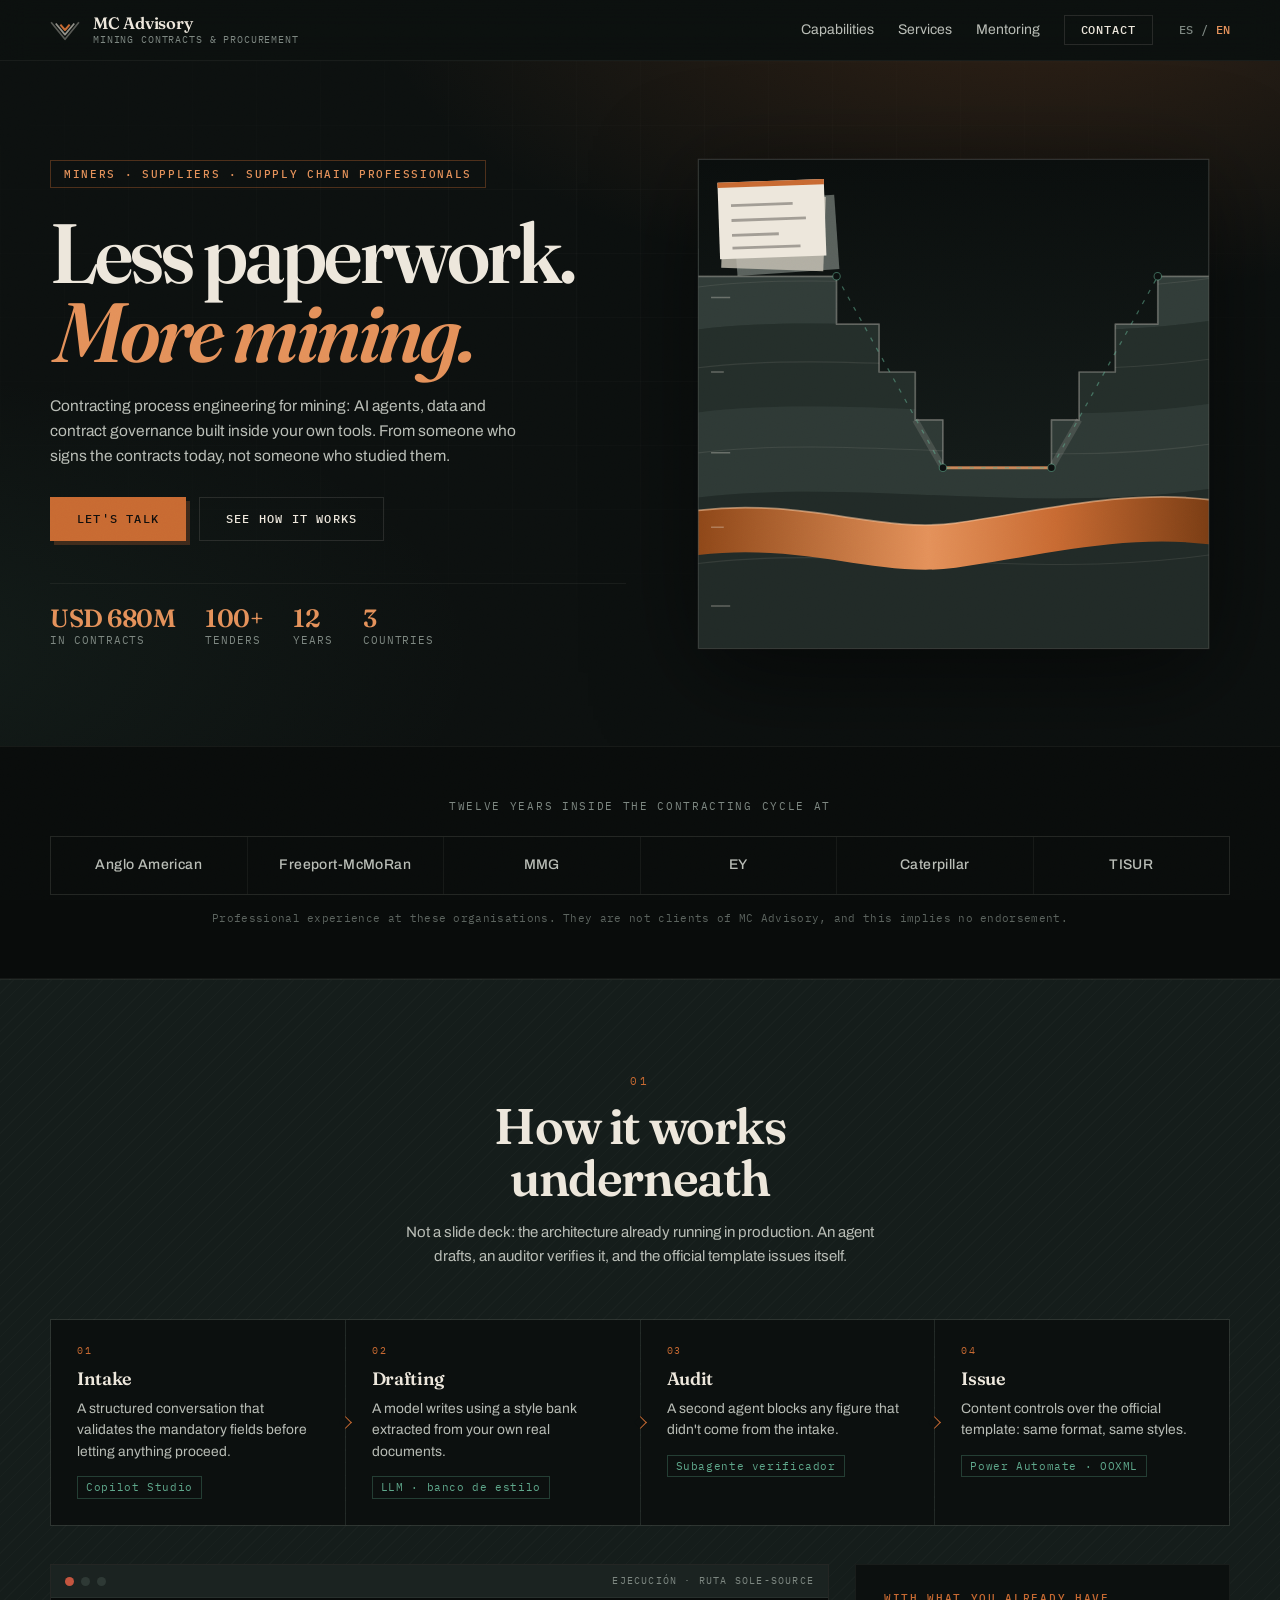
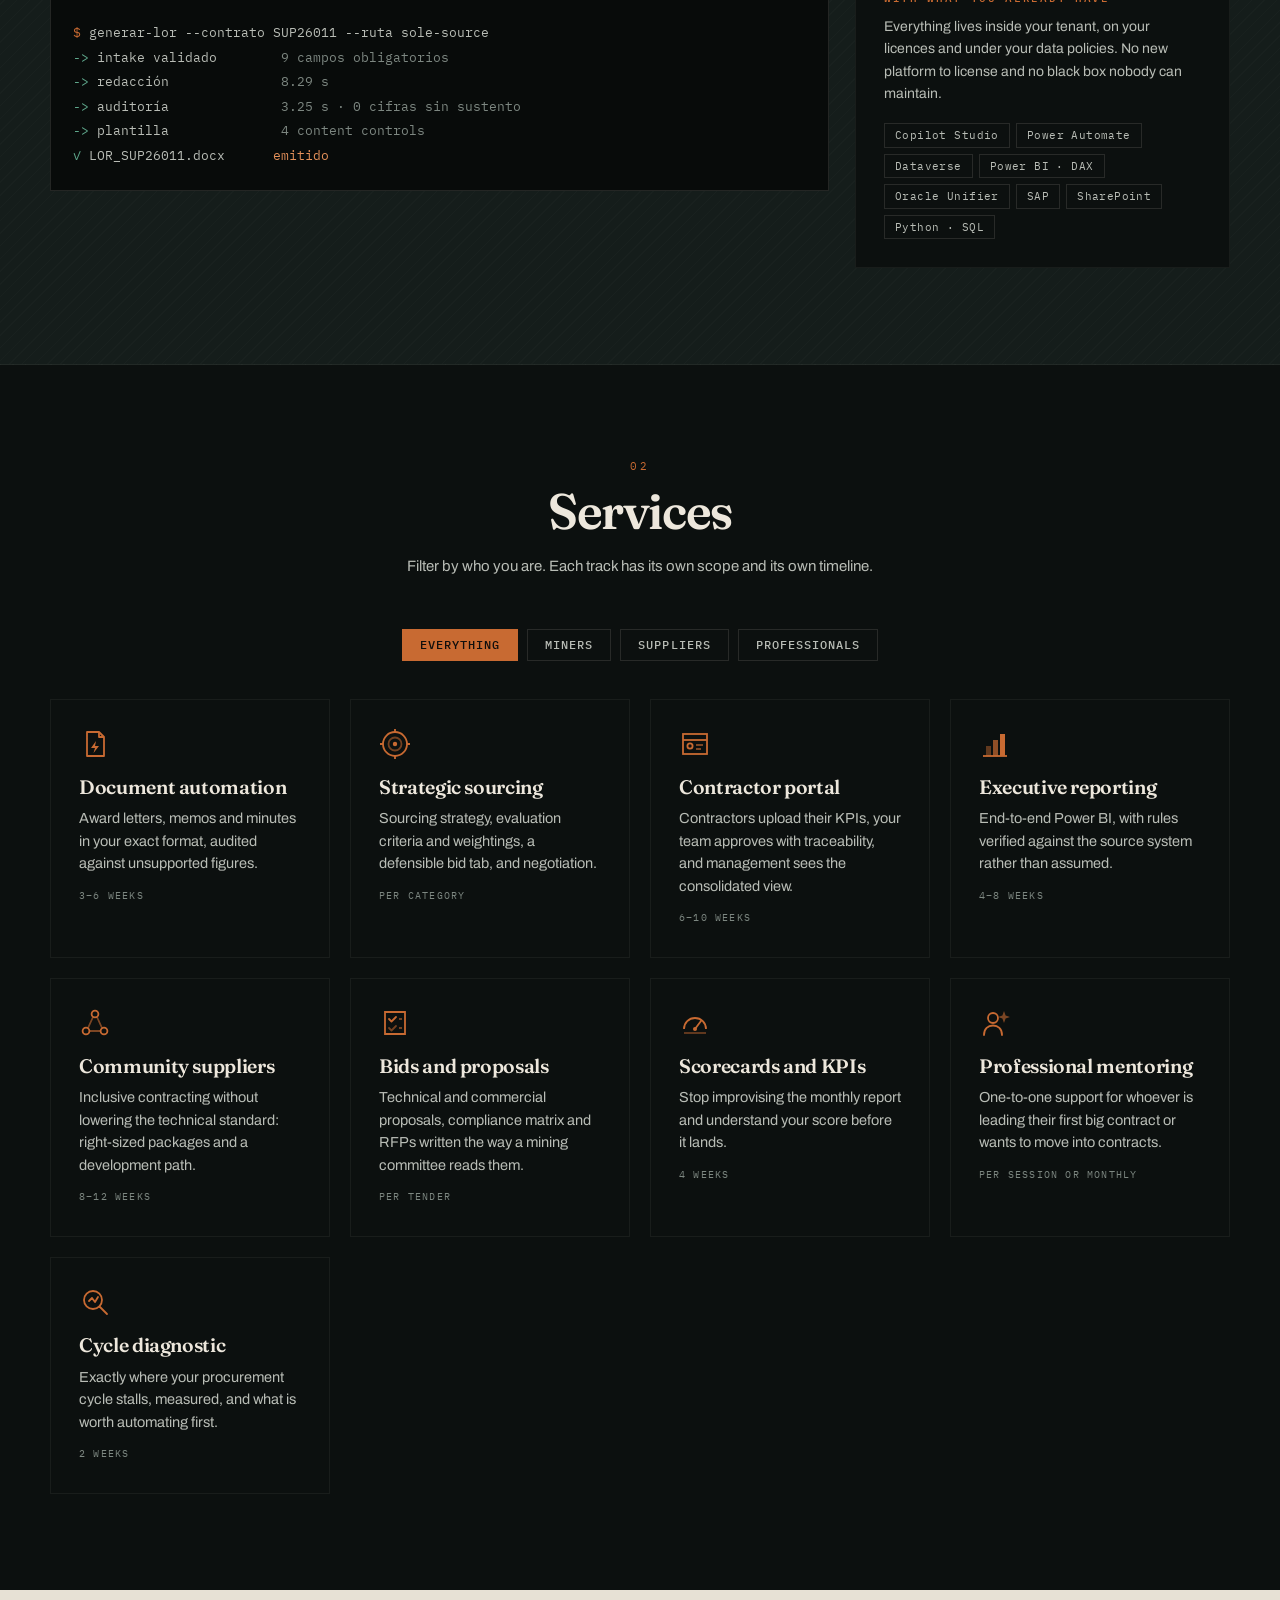
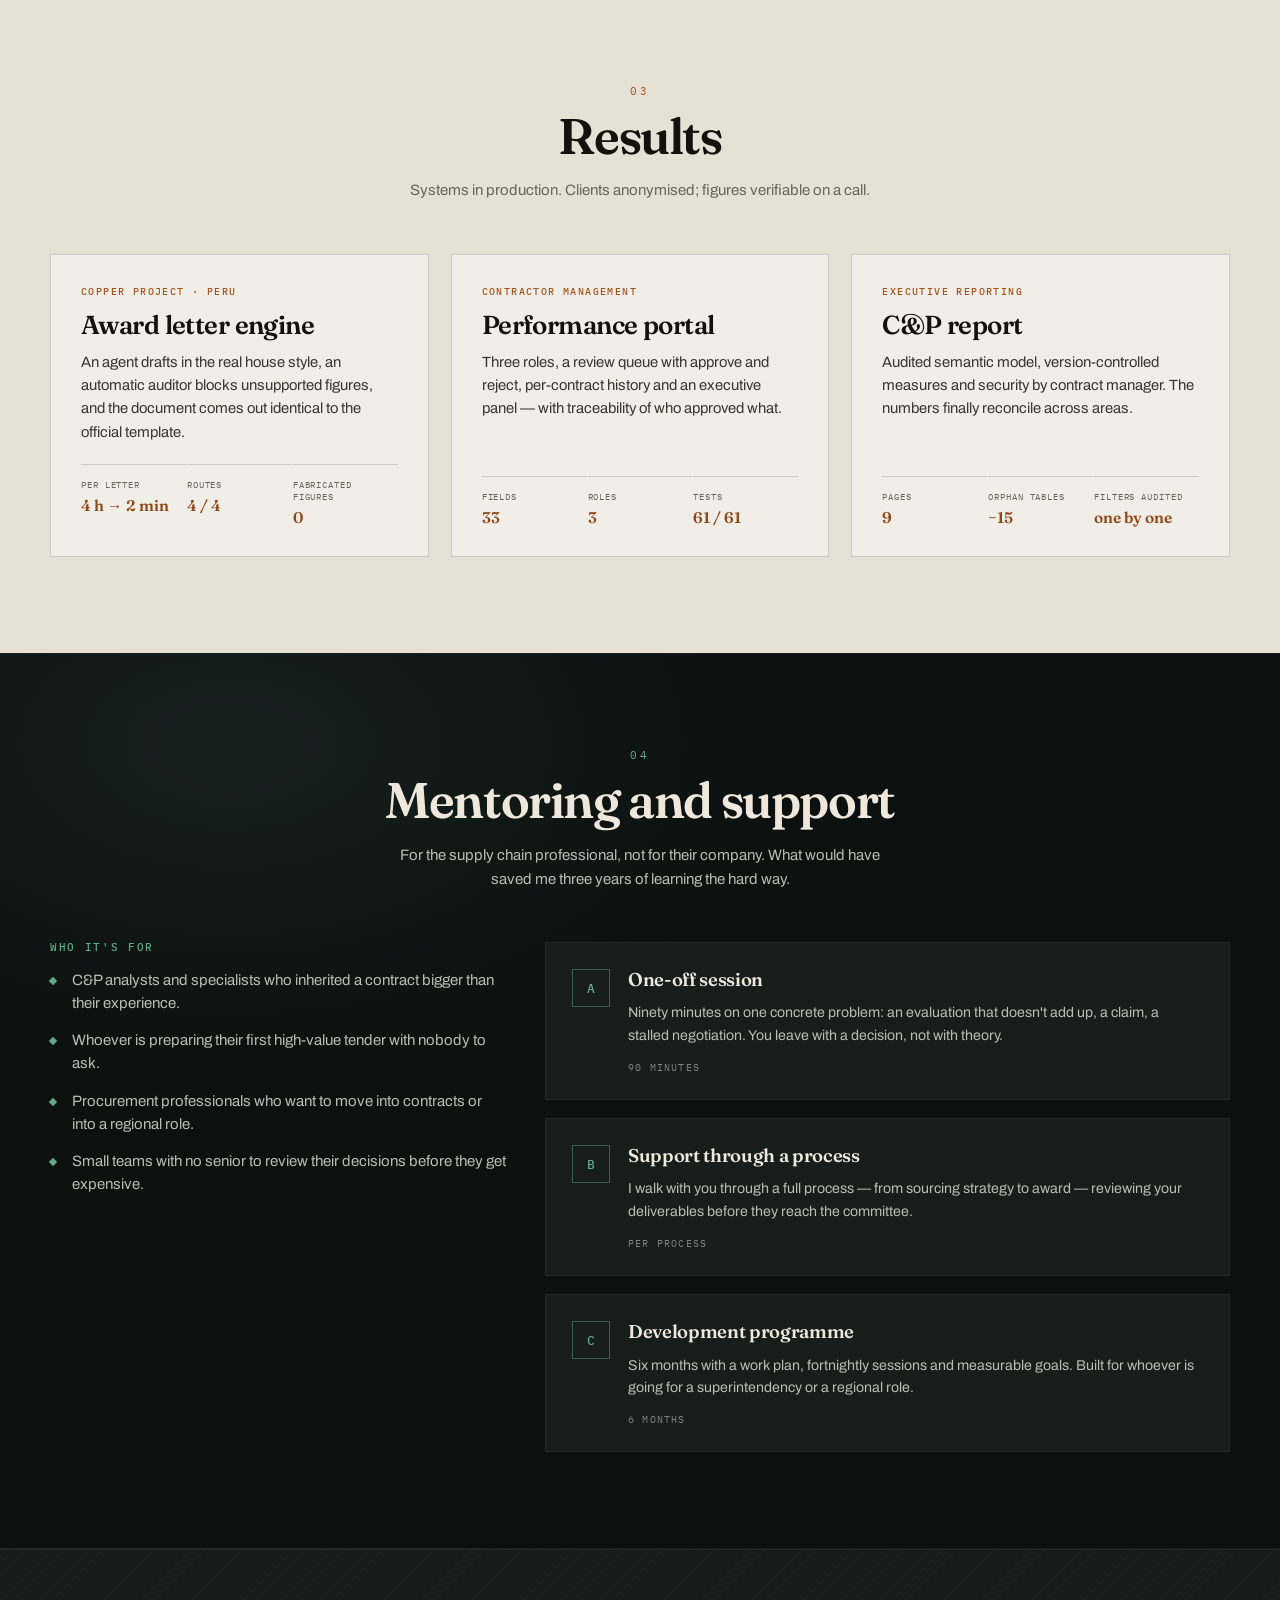
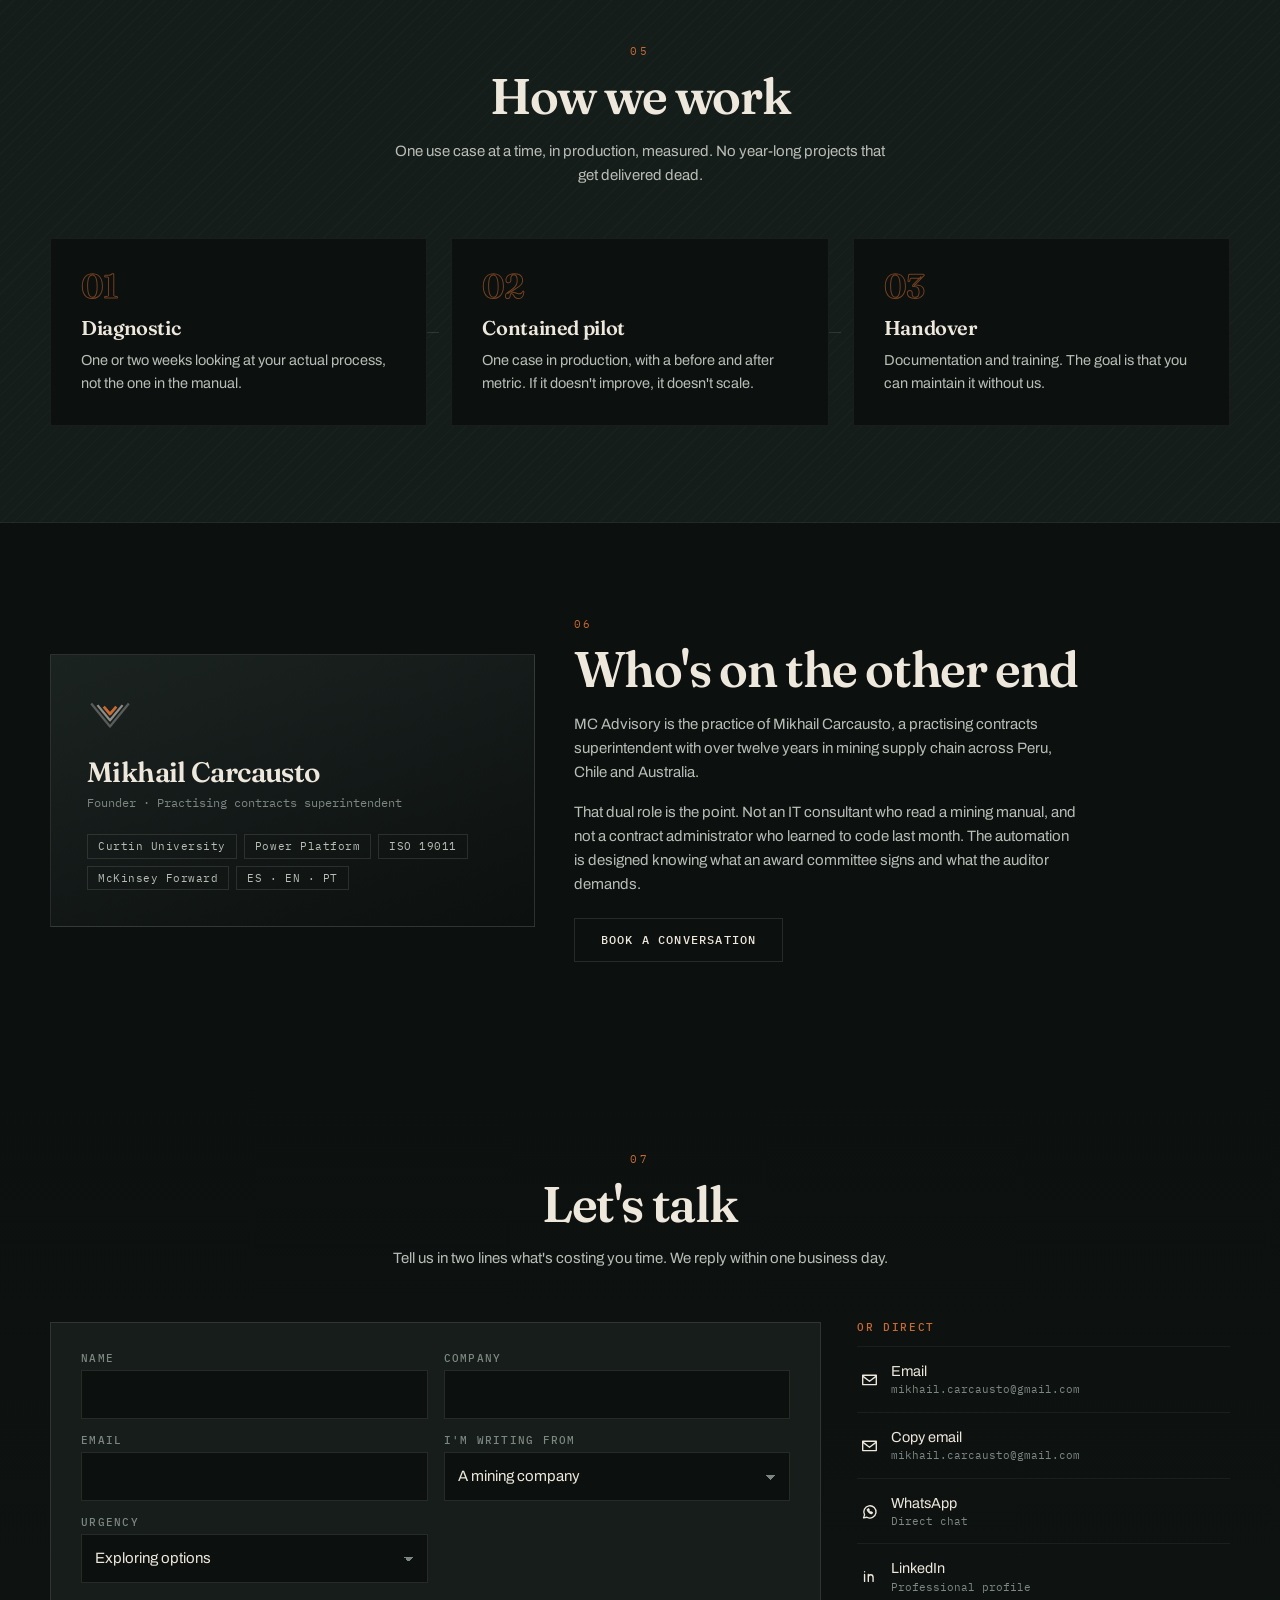
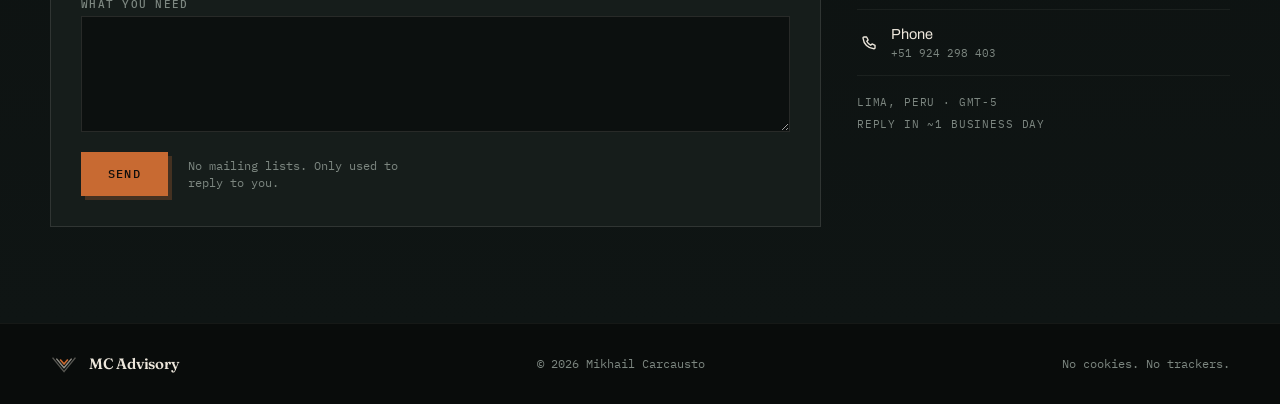
==== commit cf557643: "Capa tecnica, mentoria como tercer publico, y fuera la seccion de lados - Se elimina "De que lado es" ====
--- a/index.html
+++ b/index.html
@@ -176,7 +176,7 @@
   <div class="wrap">
     <h2 class="trust__h" id="trust-h" data-i18n="trust.h">Doce años dentro del ciclo de contratación de</h2>
     <ul class="wall">
-      <li><span>Teck</span></li>
+      
       <li><span>Anglo American</span></li>
       <li><span>Freeport-McMoRan</span></li>
       <li><span>MMG</span></li>
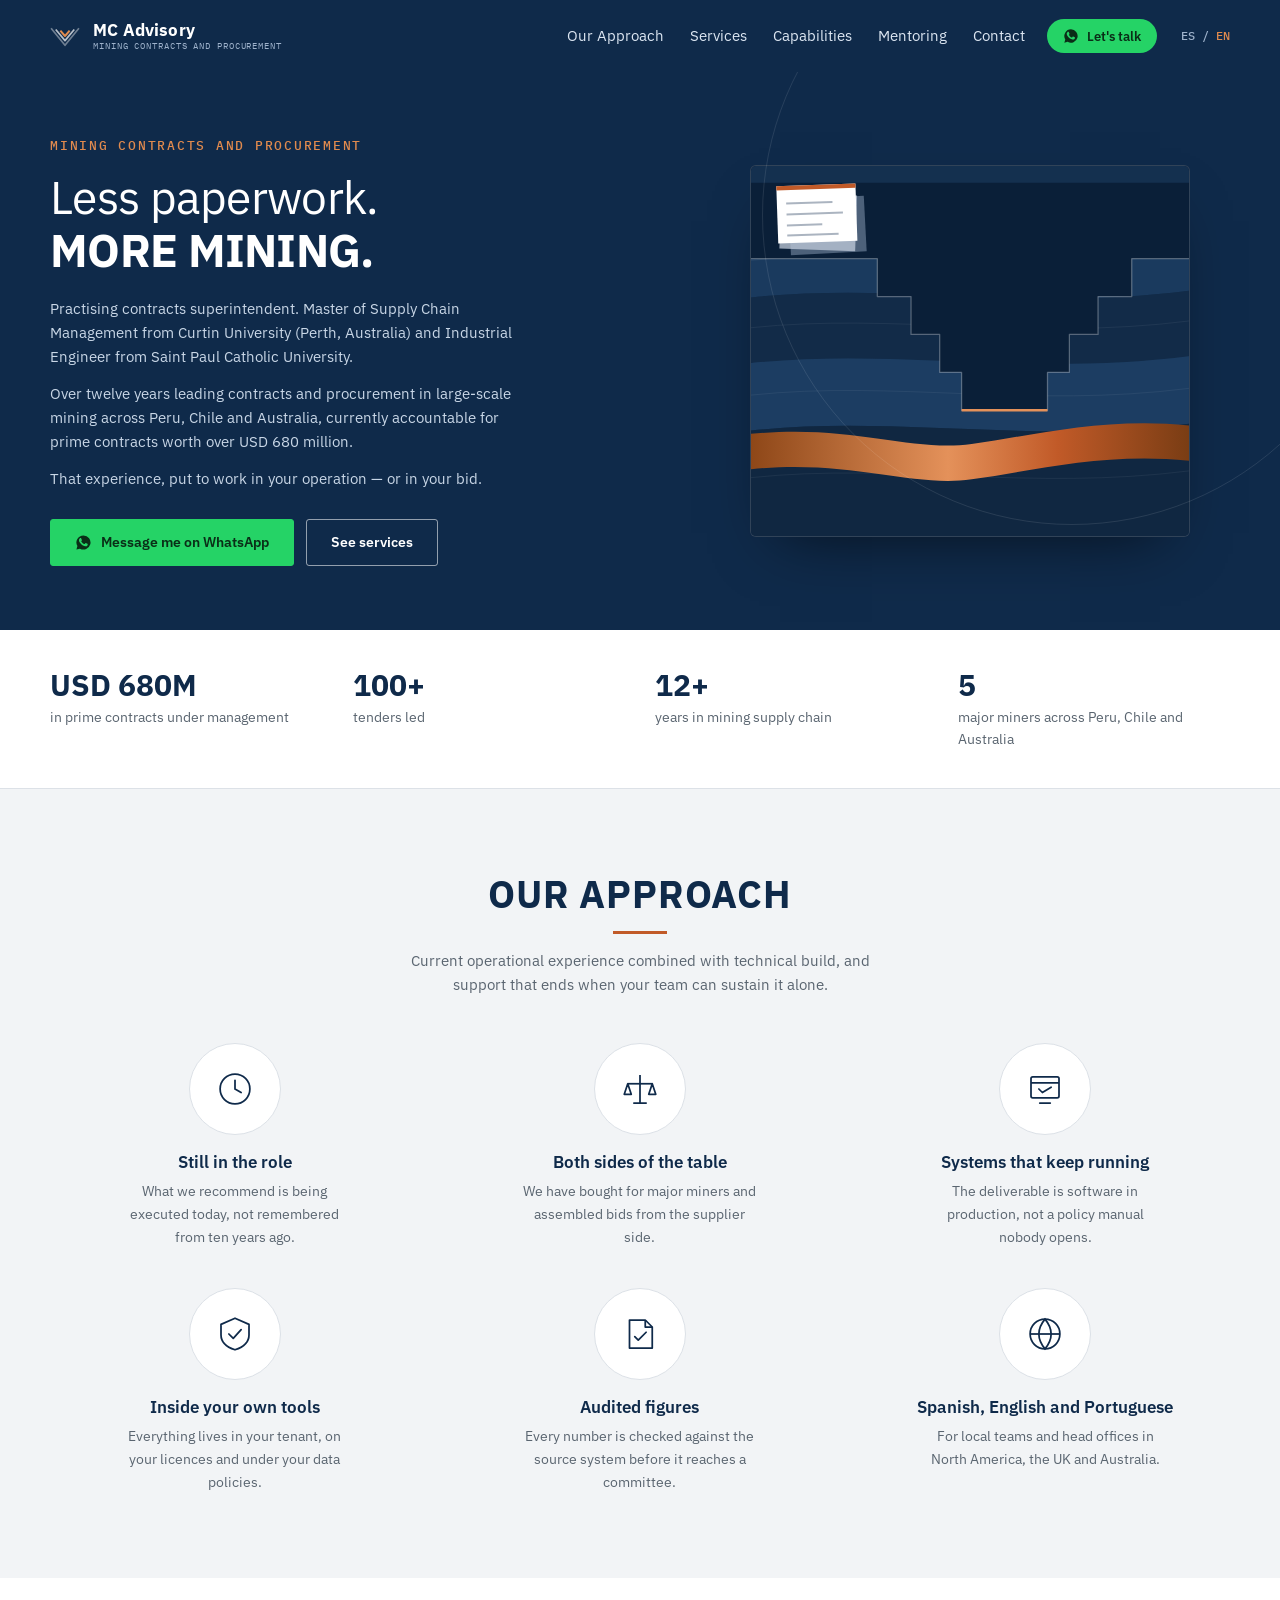
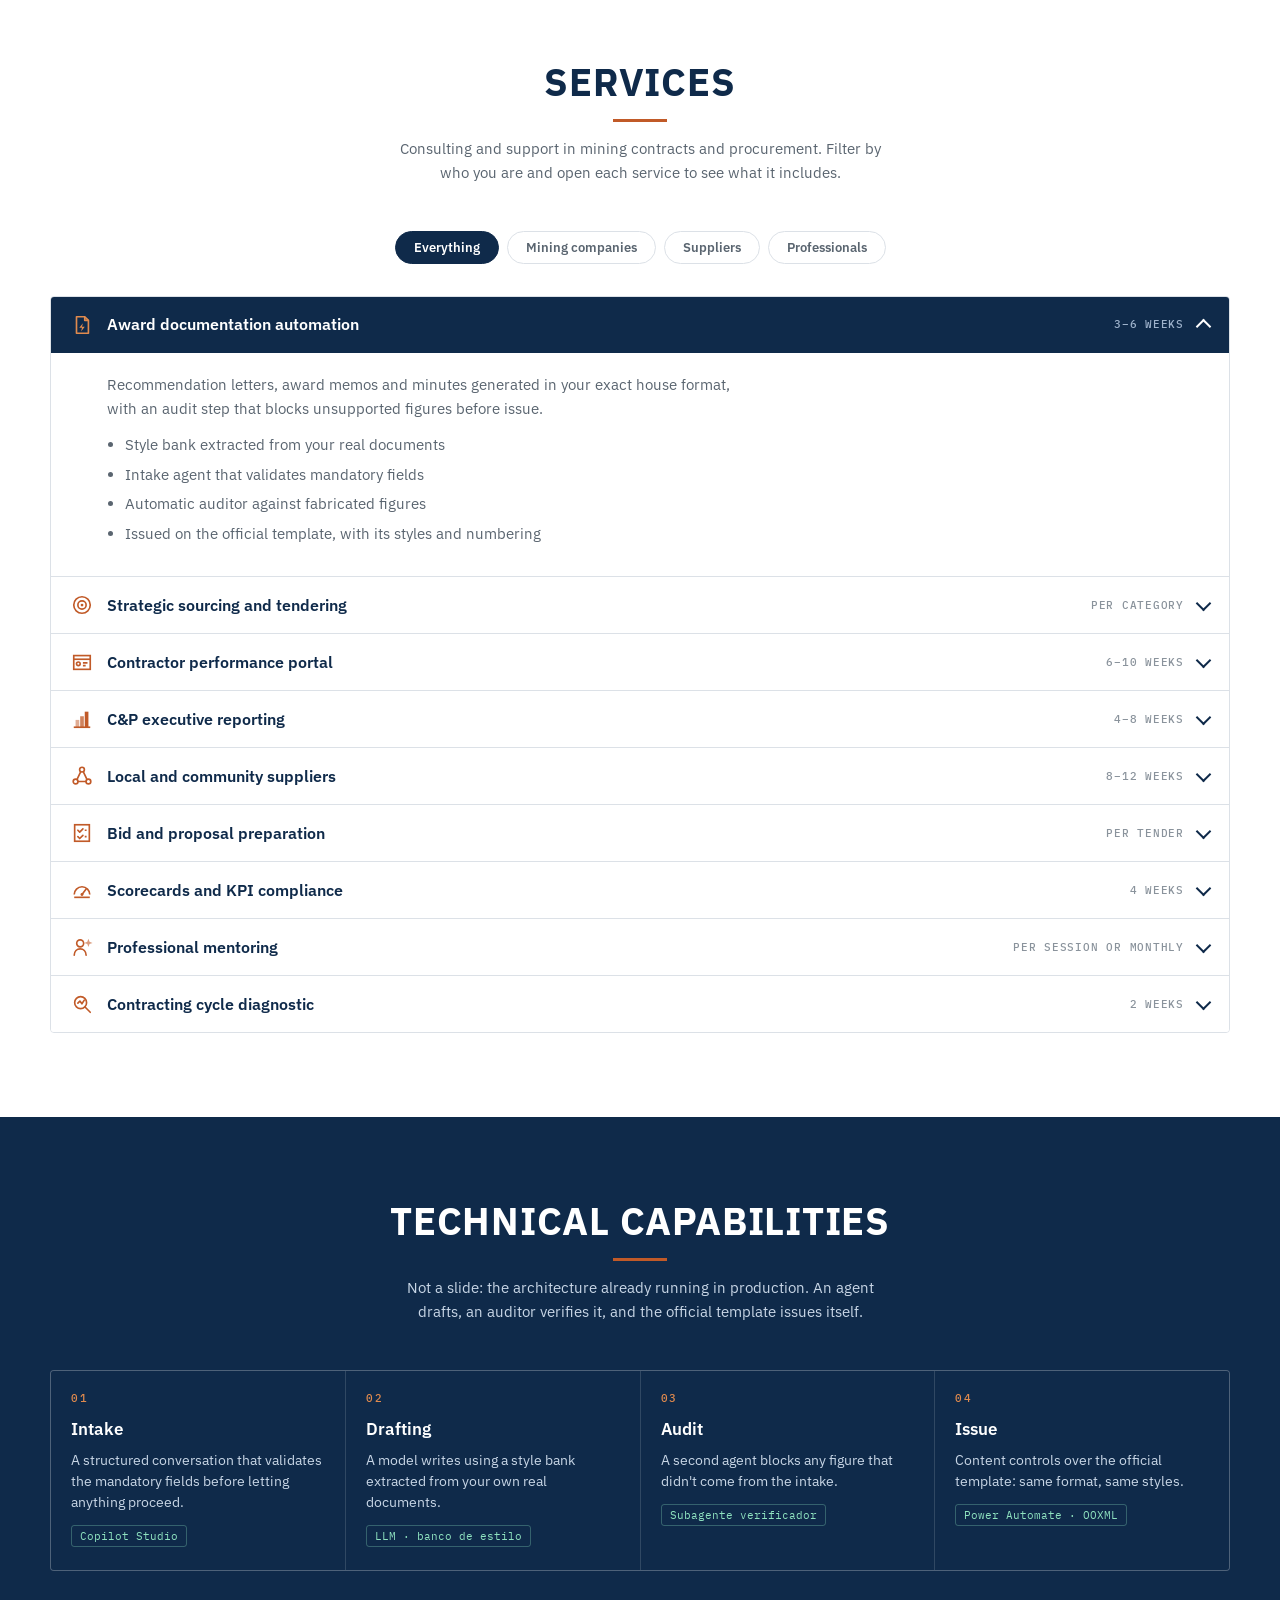
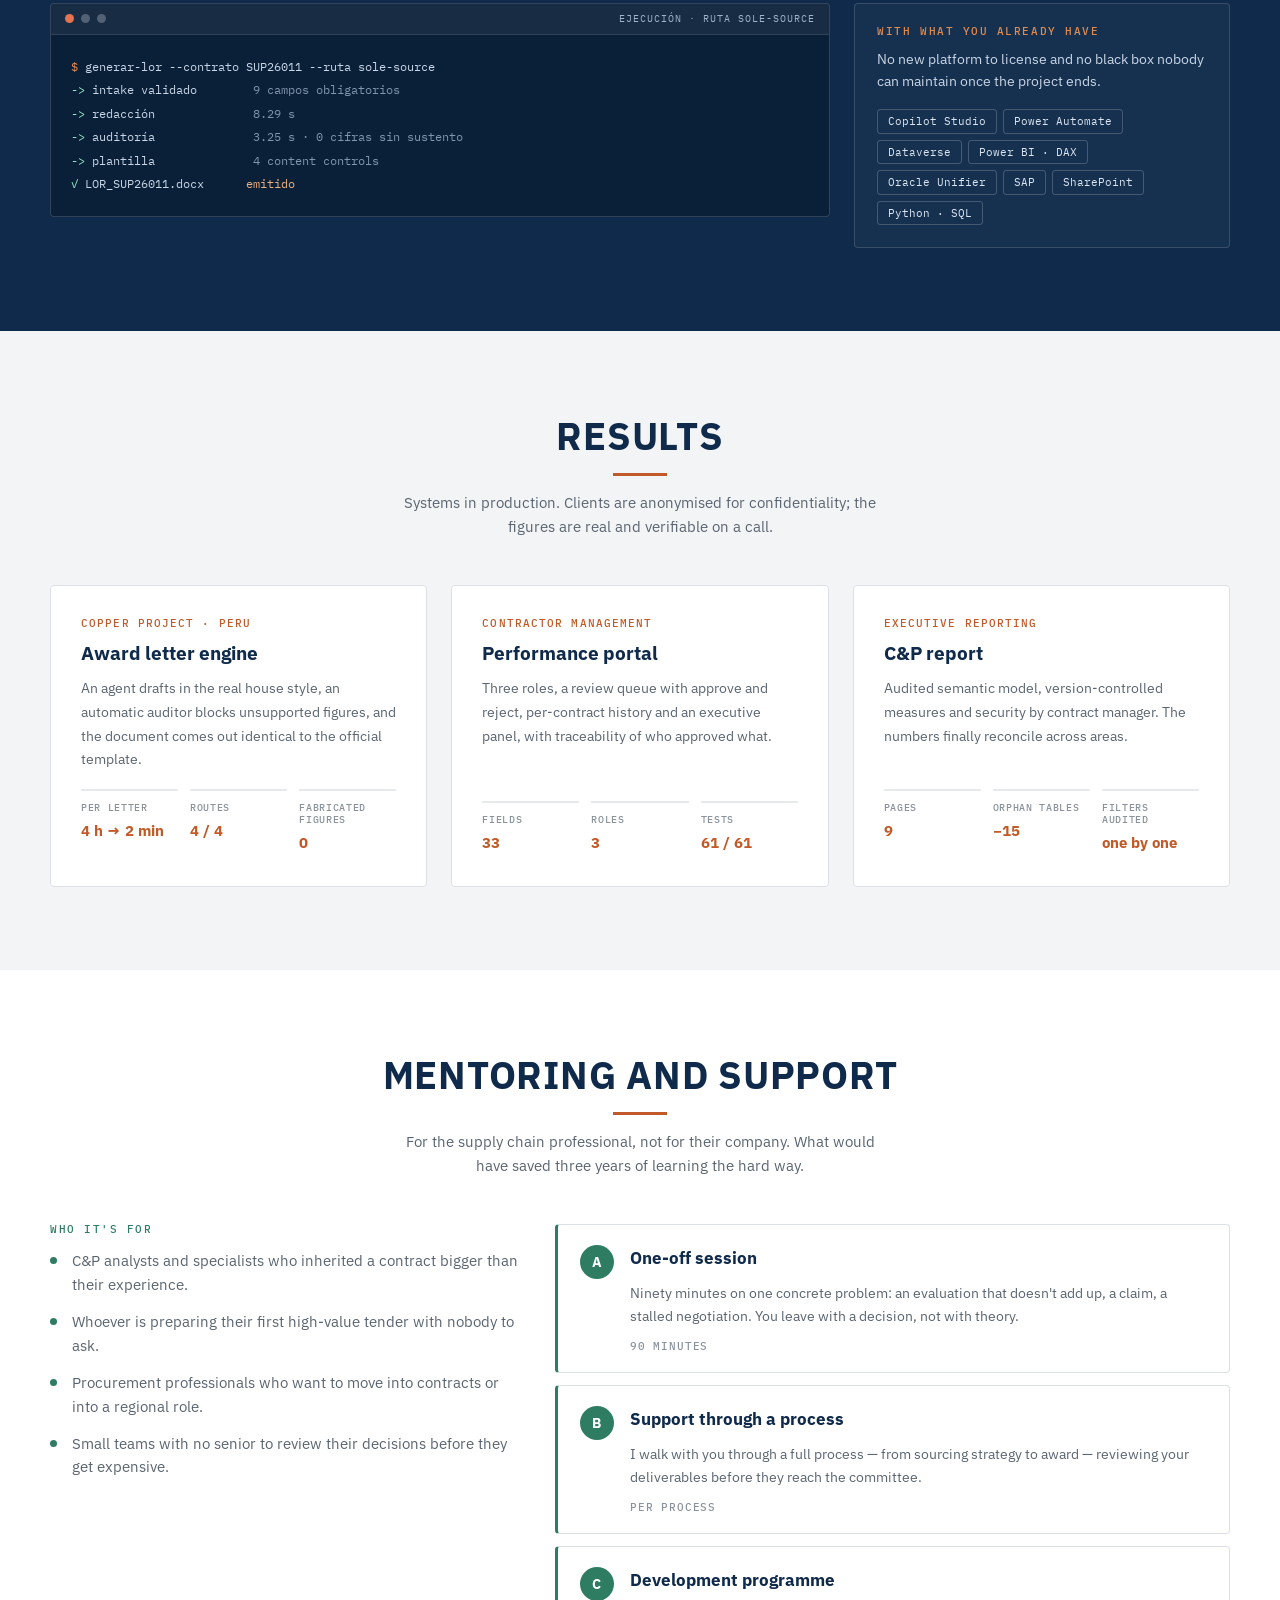
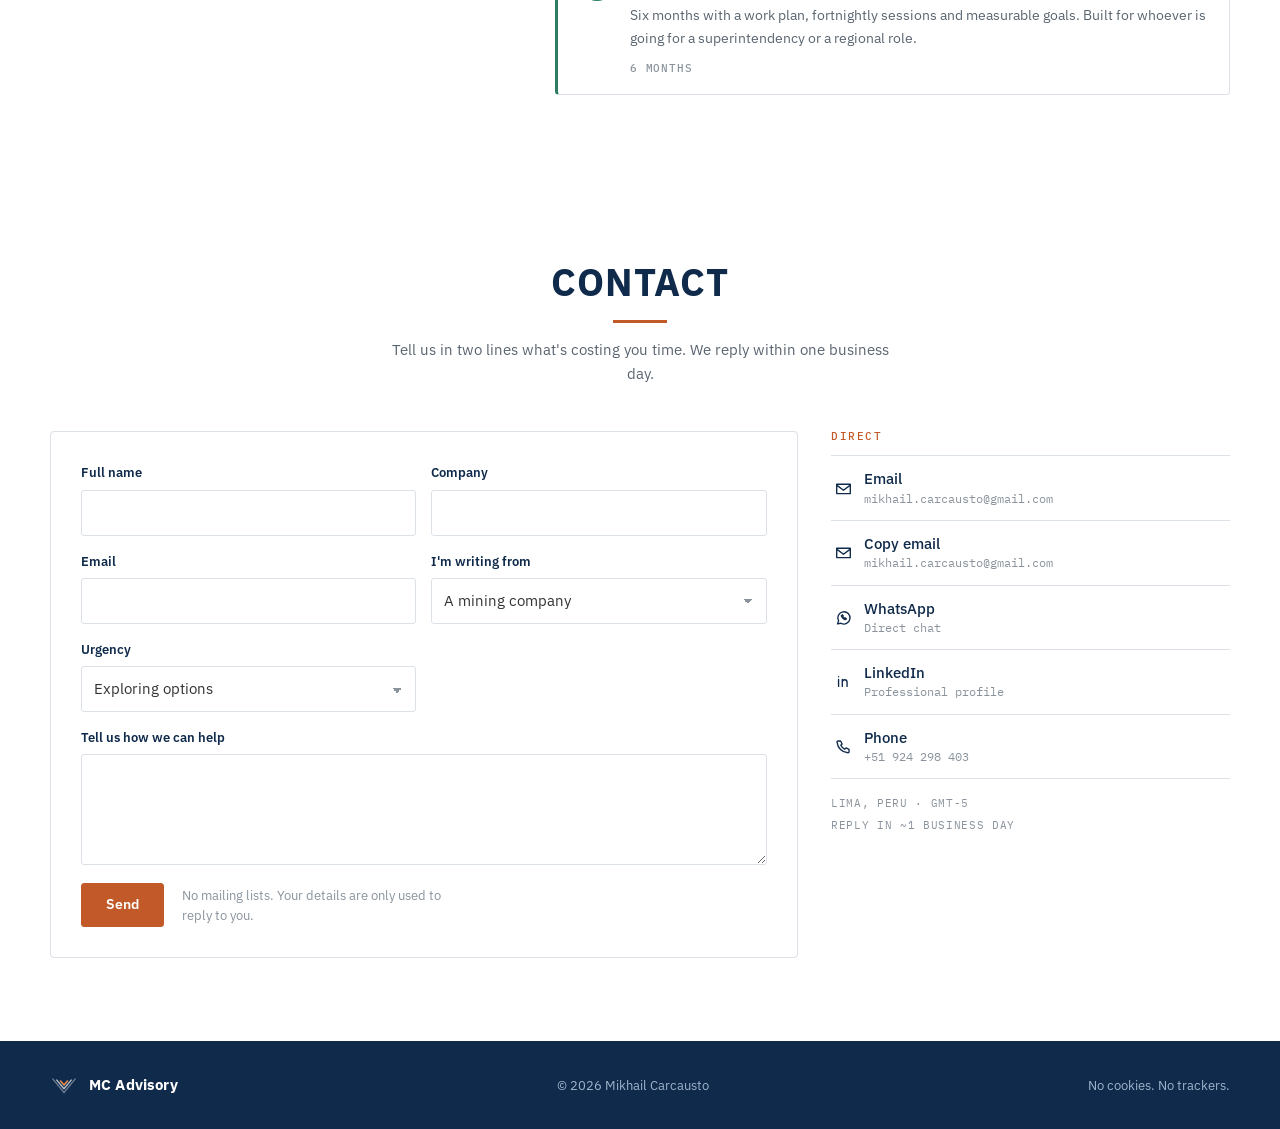
==== commit 967ae424: "Pasar el sitio al registro corporativo claro (referencia: RM Advisory) A pedido de Mikhail, el sitio" ====
--- a/index.html
+++ b/index.html
@@ -4,14 +4,14 @@
 <meta charset="utf-8">
 <meta name="viewport" content="width=device-width, initial-scale=1">
 <title>MC Advisory — Contratos y Abastecimiento Minero</title>
-<meta name="description" content="Consultoría y mentoría en contratos y abastecimiento para minería. Automatización documental con IA, desempeño de contratistas, sourcing estratégico y reportería ejecutiva. Para compañías mineras, proveedores y profesionales de supply chain.">
+<meta name="description" content="Consultoría y mentoría en contratos y abastecimiento para minería. Sourcing estratégico, automatización documental, desempeño de contratistas y reportería ejecutiva. Para compañías mineras, proveedores y profesionales de supply chain.">
 <meta name="author" content="Mikhail Carcausto">
-<meta name="theme-color" content="#0C100F">
+<meta name="theme-color" content="#0F2A4A">
 <link rel="canonical" href="https://mikhailcarcausto-rgb.github.io/">
 
 <meta property="og:type" content="website">
 <meta property="og:title" content="MC Advisory — Contratos y Abastecimiento Minero">
-<meta property="og:description" content="Menos papeleo. Más mina. Ingeniería de procesos de contratación para minería, con la mano de quien hoy los firma.">
+<meta property="og:description" content="Menos papeleo. Más mina. Contratos y abastecimiento minero, con la mano de quien hoy los firma.">
 <meta property="og:url" content="https://mikhailcarcausto-rgb.github.io/">
 <meta property="og:image" content="https://mikhailcarcausto-rgb.github.io/assets/img/og.png">
 <meta name="twitter:card" content="summary_large_image">
@@ -19,7 +19,7 @@
 <link rel="icon" href="assets/img/favicon.svg" type="image/svg+xml">
 <link rel="preconnect" href="https://fonts.googleapis.com">
 <link rel="preconnect" href="https://fonts.gstatic.com" crossorigin>
-<link href="https://fonts.googleapis.com/css2?family=Fraunces:ital,opsz,wght,SOFT,WONK@0,9..144,400..700,0..100,0..1;1,9..144,400..700,0..100,0..1&family=Archivo:wght@400;500;600&family=IBM+Plex+Mono:wght@400;500&display=swap" rel="stylesheet">
+<link href="https://fonts.googleapis.com/css2?family=IBM+Plex+Sans:wght@400;500;600;700&family=IBM+Plex+Mono:wght@400;500;700&display=swap" rel="stylesheet">
 <link rel="stylesheet" href="assets/css/style.css">
 
 <script type="application/ld+json">
@@ -27,7 +27,7 @@
   "@context": "https://schema.org",
   "@type": "ProfessionalService",
   "name": "MC Advisory",
-  "description": "Ingeniería de procesos de contratación y abastecimiento para el sector minero, y mentoría para profesionales de supply chain.",
+  "description": "Consultoría en contratos y abastecimiento para el sector minero, y mentoría para profesionales de supply chain.",
   "url": "https://mikhailcarcausto-rgb.github.io/",
   "email": "mikhail.carcausto@gmail.com",
   "telephone": "+51924298403",
@@ -39,28 +39,32 @@
 </script>
 </head>
 <body>
-<div class="grain" aria-hidden="true"></div>
 <a class="skip" href="#main" data-i18n="skip">Ir al contenido</a>
 
 <!-- ══ HEADER ══ -->
 <header class="hdr">
   <a class="brand" href="#top" aria-label="MC Advisory">
     <svg class="brand__mark" viewBox="0 0 44 44" fill="none" aria-hidden="true">
-      <path d="M4 12 L22 34 L40 12" stroke="currentColor" stroke-opacity=".34" stroke-width="2.2" stroke-linejoin="round"/>
-      <path d="M10 13.5 L22 28 L34 13.5" stroke="currentColor" stroke-opacity=".6" stroke-width="2.2" stroke-linejoin="round"/>
-      <path d="M16 15 L22 22 L28 15" stroke="var(--copper)" stroke-width="2.6" stroke-linejoin="round"/>
+      <path d="M4 12 L22 34 L40 12" stroke="currentColor" stroke-opacity=".4" stroke-width="2.2" stroke-linejoin="round"/>
+      <path d="M10 13.5 L22 28 L34 13.5" stroke="currentColor" stroke-opacity=".7" stroke-width="2.2" stroke-linejoin="round"/>
+      <path d="M16 15 L22 22 L28 15" stroke="#E08A4E" stroke-width="2.6" stroke-linejoin="round"/>
     </svg>
     <span class="brand__txt">
       <b>MC&nbsp;Advisory</b>
-      <em data-i18n="brand.role">Contratos &amp; Abastecimiento Minero</em>
+      <em data-i18n="brand.role">Contratos y Abastecimiento Minero</em>
     </span>
   </a>
   <nav class="hdr__nav" aria-label="Principal">
+    <a href="#enfoque" data-i18n="nav.approach">Nuestro Enfoque</a>
+    <a href="#servicios" data-i18n="nav.services">Servicios</a>
     <a href="#capacidades" data-i18n="nav.tech">Capacidades</a>
-    <a href="#servicios" data-i18n="nav.services">Servicios</a>
     <a href="#mentoria" data-i18n="nav.mentor">Mentoría</a>
-    <a href="#contacto" class="hdr__cta" data-i18n="nav.contact">Contacto</a>
+    <a href="#contacto" data-i18n="nav.contact">Contacto</a>
   </nav>
+  <a class="wa" id="wa-top" href="#contacto">
+    <svg viewBox="0 0 24 24" aria-hidden="true"><path d="M12 2a10 10 0 0 0-8.6 15.1L2 22l5-1.3A10 10 0 1 0 12 2Zm5.5 14.1c-.2.7-1.3 1.3-1.9 1.3-.5 0-1.1.2-3.6-.8-3-1.3-5-4.4-5.1-4.6-.2-.2-1.3-1.7-1.3-3.2 0-1.5.8-2.3 1.1-2.6.3-.3.6-.4.8-.4h.6c.2 0 .5 0 .7.5l.9 2.2c.1.2.1.4 0 .6l-.4.6-.3.3c-.1.1-.3.3-.1.6.2.3.8 1.3 1.7 2.1 1.2 1 2.1 1.4 2.4 1.5.3.1.5.1.7-.1l1-1.2c.2-.2.4-.2.6-.1l2.1 1c.3.1.5.2.5.4v.9Z"/></svg>
+    <span data-i18n="wa.label">Conversemos</span>
+  </a>
   <div class="lang" role="group" aria-label="Idioma / Language">
     <button type="button" data-lang="es" class="is-on">ES</button>
     <span aria-hidden="true">/</span>
@@ -72,156 +76,361 @@
 
 <!-- ══ HERO ══ -->
 <section class="hero" id="top">
-  <div class="hero__mesh" aria-hidden="true"></div>
-  <div class="hero__glow" aria-hidden="true"></div>
   <div class="wrap hero__in">
     <div class="hero__copy">
-      <span class="kicker" data-i18n="hero.kick">Mineras · Proveedores · Profesionales de supply</span>
+      <span class="kicker" data-i18n="hero.kick">Contratos y Abastecimiento Minero</span>
       <h1 class="hero__h">
-        <span class="ln" data-i18n="hero.l1">Menos papeleo.</span>
-        <span class="ln ln--accent" data-i18n="hero.l2">Más mina.</span>
+        <span data-i18n="hero.l1">Menos papeleo.</span>
+        <b data-i18n="hero.l2">MÁS MINA.</b>
       </h1>
-      <p class="hero__p" data-i18n="hero.sub">Ingeniería de procesos de contratación para minería: agentes de IA, datos y gobernanza contractual construidos dentro de tus propias herramientas. Con la mano de quien hoy firma los contratos, no de quien los estudió.</p>
+      <p class="hero__p" data-i18n="hero.p1">Superintendente de contratos en ejercicio. Máster en Supply Chain Management por Curtin University (Perth, Australia) e Ingeniero Industrial por la Universidad Católica San Pablo.</p>
+      <p class="hero__p" data-i18n="hero.p2">Más de doce años liderando contratos y abastecimiento en minería de gran escala en Perú, Chile y Australia, con responsabilidad hoy sobre contratos prime por más de USD 680 millones.</p>
+      <p class="hero__p" data-i18n="hero.p3">Esa experiencia, puesta a trabajar en tu operación — o en tu propuesta.</p>
       <div class="hero__act">
-        <a class="btn btn--solid" href="#contacto" data-i18n="hero.cta1">Conversemos</a>
-        <a class="btn btn--ghost" href="#capacidades" data-i18n="hero.cta2">Ver cómo funciona</a>
-      </div>
-      <ul class="ticks">
-        <li><b data-count="680" data-pre="USD " data-suf="M">USD 680M</b><span data-i18n="tick.1">en contratos</span></li>
-        <li><b data-count="100" data-suf="+">100+</b><span data-i18n="tick.2">licitaciones</span></li>
-        <li><b data-count="12">12</b><span data-i18n="tick.3">años</span></li>
-        <li><b data-count="3">3</b><span data-i18n="tick.4">países</span></li>
-      </ul>
-    </div>
-
-    <!-- Cross-section of an open pit: benched walls cut down through the
-         strata to the ore body, with the paperwork stacked on the rim.
-         Echoes the logo mark, and says "mining" before a word is read. -->
-    <div class="hero__art" aria-hidden="true">
-      <svg viewBox="0 0 520 500" class="pit">
-        <defs>
-          <linearGradient id="ore" x1="0" y1="0" x2="1" y2="0">
-            <stop offset="0" stop-color="#8E4718"/><stop offset=".45" stop-color="#E4915A"/>
-            <stop offset=".7" stop-color="#C86A32"/><stop offset="1" stop-color="#7A3D14"/>
-          </linearGradient>
-          <linearGradient id="sky" x1="0" y1="0" x2="0" y2="1">
-            <stop offset="0" stop-color="#0A0E0D"/><stop offset="1" stop-color="#131A18"/>
-          </linearGradient>
-          <clipPath id="frame"><rect x="20" y="20" width="480" height="460"/></clipPath>
-        </defs>
-
-        <g clip-path="url(#frame)">
-          <rect x="20" y="20" width="480" height="460" fill="#2A3430"/>
-
-          <path d="M20 104 C170 86 330 120 500 96 L500 172 C330 196 170 162 20 180 Z" fill="#313C38"/>
-          <path d="M20 180 C170 162 330 196 500 172 L500 250 C330 274 170 240 20 258 Z" fill="#242E2A"/>
-          <path d="M20 258 C170 240 330 274 500 250 L500 330 C330 354 170 320 20 338 Z" fill="#2E3935"/>
-          <path d="M20 338 C170 320 330 354 500 330 L500 480 L20 480 Z" fill="#212A27"/>
-          <g stroke="#EDE7DC" stroke-opacity=".09" fill="none" stroke-width="1">
-            <path d="M20 140 C170 122 330 156 500 132"/>
-            <path d="M20 216 C170 198 330 232 500 208"/>
-            <path d="M20 296 C170 278 330 312 500 288"/>
-            <path d="M20 400 C170 382 330 416 500 392"/>
-          </g>
-
-          <path d="M20 350 C120 338 190 372 262 362 C340 351 420 330 500 340 L500 382 C420 372 340 393 262 404 C190 414 120 380 20 392 Z"
-                fill="url(#ore)"/>
-          <path d="M20 350 C120 338 190 372 262 362 C340 351 420 330 500 340" stroke="#F7C79E" stroke-opacity=".55" stroke-width="1.6" fill="none"/>
-
-          <path d="M20 20 L500 20 L500 130 L452 130 L452 175 L412 175 L412 220 L378 220 L378 265 L352 265
-                   L352 310 L250 310 L250 265 L224 265 L224 220 L190 220 L190 175 L150 175 L150 130 L20 130 Z"
-                fill="url(#sky)"/>
-          <path d="M20 130 L150 130 L150 175 L190 175 L190 220 L224 220 L224 265 L250 265 L250 310 L352 310
-                   L352 265 L378 265 L378 220 L412 220 L412 175 L452 175 L452 130 L500 130"
-                fill="none" stroke="#EDE7DC" stroke-opacity=".32" stroke-width="1.6" stroke-linejoin="round"/>
-          <path d="M250 310 H352" stroke="#E4915A" stroke-width="3" stroke-opacity=".8"/>
-          <path d="M250 310 L224 265 M352 310 L378 265" stroke="#EDE7DC" stroke-opacity=".13" stroke-width="6"/>
-
-          <!-- survey overlay: the technical read laid on top of the terrain -->
-          <g class="survey" stroke="#5FA88C" stroke-opacity=".55" fill="none">
-            <path d="M150 130 L250 310 L352 310 L452 130" stroke-dasharray="4 7" stroke-width="1.2"/>
-            <circle cx="150" cy="130" r="3.5"/><circle cx="452" cy="130" r="3.5"/>
-            <circle cx="250" cy="310" r="3.5"/><circle cx="352" cy="310" r="3.5"/>
-          </g>
-
-          <g class="sheets">
-            <g transform="translate(52 60) rotate(-4)" opacity=".55">
-              <rect width="96" height="70" fill="#9AA39C"/>
+        <a class="btn btn--green" id="wa-hero" href="#contacto">
+          <svg viewBox="0 0 24 24" width="17" height="17" fill="currentColor" aria-hidden="true"><path d="M12 2a10 10 0 0 0-8.6 15.1L2 22l5-1.3A10 10 0 1 0 12 2Zm5.5 14.1c-.2.7-1.3 1.3-1.9 1.3-.5 0-1.1.2-3.6-.8-3-1.3-5-4.4-5.1-4.6-.2-.2-1.3-1.7-1.3-3.2 0-1.5.8-2.3 1.1-2.6.3-.3.6-.4.8-.4h.6c.2 0 .5 0 .7.5l.9 2.2c.1.2.1.4 0 .6l-.4.6-.3.3c-.1.1-.3.3-.1.6.2.3.8 1.3 1.7 2.1 1.2 1 2.1 1.4 2.4 1.5.3.1.5.1.7-.1l1-1.2c.2-.2.4-.2.6-.1l2.1 1c.3.1.5.2.5.4v.9Z"/></svg>
+          <span data-i18n="hero.cta1">Escríbeme por WhatsApp</span>
+        </a>
+        <a class="btn btn--ghost" href="#servicios" data-i18n="hero.cta2">Ver servicios</a>
+      </div>
+    </div>
+
+    <figure class="hero__fig" style="margin:0">
+      <img id="portrait" alt="Mikhail Carcausto" hidden>
+      <!-- Shown until a portrait is configured: cross-section of an open pit,
+           benched down to the ore body, with the paperwork stacked on the rim. -->
+      <div class="shot" id="heroArt">
+        <svg viewBox="0 0 520 440" aria-hidden="true">
+          <defs>
+            <linearGradient id="ore" x1="0" y1="0" x2="1" y2="0">
+              <stop offset="0" stop-color="#8E4718"/><stop offset=".45" stop-color="#E4915A"/>
+              <stop offset=".7" stop-color="#C15A28"/><stop offset="1" stop-color="#7A3D14"/>
+            </linearGradient>
+            <clipPath id="fr"><rect x="0" y="0" width="520" height="440"/></clipPath>
+          </defs>
+          <g clip-path="url(#fr)">
+            <rect width="520" height="440" fill="#14304F"/>
+            <path d="M0 80 C170 62 330 96 520 72 L520 148 C330 172 170 138 0 156 Z" fill="#1A3A5E"/>
+            <path d="M0 156 C170 138 330 172 520 148 L520 226 C330 250 170 216 0 234 Z" fill="#122B48"/>
+            <path d="M0 234 C170 216 330 250 520 226 L520 306 C330 330 170 296 0 314 Z" fill="#1C3D62"/>
+            <path d="M0 314 C170 296 330 330 520 306 L520 440 L0 440 Z" fill="#102741"/>
+            <g stroke="#FFFFFF" stroke-opacity=".07" fill="none">
+              <path d="M0 112 C170 94 330 128 520 104"/>
+              <path d="M0 192 C170 174 330 208 520 184"/>
+              <path d="M0 272 C170 254 330 288 520 264"/>
+              <path d="M0 370 C170 352 330 386 520 362"/>
             </g>
-            <g transform="translate(44 52) rotate(2)" opacity=".8">
-              <rect width="96" height="70" fill="#C9C3B6"/>
-            </g>
-            <g transform="translate(38 42) rotate(-2)">
-              <rect width="100" height="72" fill="#EDE7DC"/>
-              <rect width="100" height="5" fill="#C86A32"/>
-              <g stroke="#14110C" stroke-opacity=".34" stroke-width="2.6">
-                <path d="M12 22 H70"/><path d="M12 36 H82"/><path d="M12 50 H56"/><path d="M12 62 H76"/>
+            <path d="M0 318 C120 306 190 340 262 330 C340 319 420 298 520 308 L520 350 C420 340 340 361 262 372 C190 382 120 348 0 360 Z" fill="url(#ore)"/>
+            <path d="M0 20 L520 20 L520 110 L452 110 L452 155 L412 155 L412 200 L378 200 L378 245 L352 245
+                     L352 290 L250 290 L250 245 L224 245 L224 200 L190 200 L190 155 L150 155 L150 110 L0 110 Z" fill="#0A1F38"/>
+            <path d="M0 110 L150 110 L150 155 L190 155 L190 200 L224 200 L224 245 L250 245 L250 290 L352 290
+                     L352 245 L378 245 L378 200 L412 200 L412 155 L452 155 L452 110 L520 110"
+                  fill="none" stroke="#FFFFFF" stroke-opacity=".3" stroke-width="1.5" stroke-linejoin="round"/>
+            <path d="M250 290 H352" stroke="#E4915A" stroke-width="3"/>
+            <g class="sheets">
+              <g transform="translate(44 40) rotate(-3)" opacity=".5"><rect width="90" height="66" fill="#8FA3BC"/></g>
+              <g transform="translate(36 32) rotate(2)" opacity=".75"><rect width="90" height="66" fill="#C2CDDB"/></g>
+              <g transform="translate(30 24) rotate(-2)">
+                <rect width="94" height="68" fill="#FFFFFF"/>
+                <rect width="94" height="5" fill="#C15A28"/>
+                <g stroke="#0F2A4A" stroke-opacity=".35" stroke-width="2.4">
+                  <path d="M11 21 H66"/><path d="M11 34 H78"/><path d="M11 47 H53"/><path d="M11 59 H72"/>
+                </g>
               </g>
             </g>
           </g>
-
-          <g stroke="#EDE7DC" stroke-opacity=".3" stroke-width="1.4">
-            <path d="M32 150 H50"/><path d="M32 220 H44"/><path d="M32 296 H50"/>
-            <path d="M32 366 H44"/><path d="M32 440 H50"/>
-          </g>
-        </g>
-        <rect x="20" y="20" width="480" height="460" fill="none" stroke="#EDE7DC" stroke-opacity=".16"/>
-      </svg>
-    </div>
-  </div>
-</section>
-
-<!-- ══ TRUST ══ -->
-<section class="trust" aria-labelledby="trust-h">
+        </svg>
+      </div>
+    </figure>
+  </div>
+</section>
+
+<!-- ══ STATS ══ -->
+<section class="stats">
+  <div class="wrap stats__in">
+    <div><b data-count="680" data-pre="USD " data-suf="M">USD 680M</b><span data-i18n="tick.1">en contratos prime bajo gestión</span></div>
+    <div><b data-count="100" data-suf="+">100+</b><span data-i18n="tick.2">licitaciones lideradas</span></div>
+    <div><b data-count="12" data-suf="+">12+</b><span data-i18n="tick.3">años en cadena de suministro minera</span></div>
+    <div><b data-count="5">5</b><span data-i18n="tick.4">mineras major en Perú, Chile y Australia</span></div>
+  </div>
+</section>
+
+<!-- ══ ENFOQUE ══ -->
+<section class="sec sec--grey" id="enfoque">
   <div class="wrap">
-    <h2 class="trust__h" id="trust-h" data-i18n="trust.h">Doce años dentro del ciclo de contratación de</h2>
-    <ul class="wall">
-      
-      <li><span>Anglo American</span></li>
-      <li><span>Freeport-McMoRan</span></li>
-      <li><span>MMG</span></li>
-      <li><span>EY</span></li>
-      <li><span>Caterpillar</span></li>
-      <li><span>TISUR</span></li>
-    </ul>
-    <p class="trust__note" data-i18n="trust.note">Experiencia laboral en estas organizaciones. No son clientes de MC Advisory ni implican su respaldo.</p>
-  </div>
-</section>
-
-<!-- ══ 01 · CAPACIDADES ══ -->
-<section class="sec sec--alt" id="capacidades">
-  <div class="wrap">
-    <div class="sec__head sec__head--mid">
-      <span class="sec__n">01</span>
-      <h2 data-i18n="tech.h">Cómo funciona por dentro</h2>
-      <p class="sec__lead" data-i18n="tech.lead">No es una lámina de PowerPoint: es la arquitectura que ya corre en producción. Un agente redacta, un auditor lo verifica, y la plantilla oficial se emite sola.</p>
-    </div>
-
-    <ol class="pipe">
+    <div class="sec__head">
+      <h2 data-i18n="ap.h">Nuestro Enfoque</h2>
+      <div class="sec__rule"></div>
+      <p class="sec__lead" data-i18n="ap.lead">Experiencia operativa vigente combinada con construcción técnica, y un acompañamiento que termina cuando tu equipo puede sostenerlo solo.</p>
+    </div>
+
+    <ul class="enfoque">
       <li>
-        <span class="pipe__n">01</span>
-        <b data-i18n="pipe.1h">Intake</b>
-        <em data-i18n="pipe.1p">Conversación estructurada que valida los campos obligatorios antes de dejar avanzar.</em>
-        <code>Copilot Studio</code>
+        <div class="enfoque__ico">
+          <svg viewBox="0 0 48 48" fill="none" aria-hidden="true">
+            <circle cx="24" cy="24" r="17" stroke="currentColor" stroke-width="2"/>
+            <path d="M24 14 V24 L31 28" stroke="currentColor" stroke-width="2" stroke-linecap="round"/>
+          </svg>
+        </div>
+        <h3 data-i18n="ap.1h">Vigente en el cargo</h3>
+        <p data-i18n="ap.1p">Lo que se recomienda se está ejecutando hoy, no se recuerda de hace diez años.</p>
       </li>
       <li>
-        <span class="pipe__n">02</span>
-        <b data-i18n="pipe.2h">Redacción</b>
-        <em data-i18n="pipe.2p">Un modelo escribe con un banco de estilo extraído de tus documentos reales.</em>
-        <code>LLM · banco de estilo</code>
+        <div class="enfoque__ico">
+          <svg viewBox="0 0 48 48" fill="none" aria-hidden="true">
+            <path d="M24 8 V40" stroke="currentColor" stroke-width="2"/>
+            <path d="M10 18 H38" stroke="currentColor" stroke-width="2"/>
+            <path d="M10 18 L6 30 H14 Z M38 18 L34 30 H42 Z" stroke="currentColor" stroke-width="2" stroke-linejoin="round"/>
+            <path d="M17 40 H31" stroke="currentColor" stroke-width="2" stroke-linecap="round"/>
+          </svg>
+        </div>
+        <h3 data-i18n="ap.2h">Los dos lados del mostrador</h3>
+        <p data-i18n="ap.2p">Hemos comprado para mineras major y armado propuestas del lado del proveedor.</p>
       </li>
       <li>
-        <span class="pipe__n">03</span>
-        <b data-i18n="pipe.3h">Auditoría</b>
-        <em data-i18n="pipe.3p">Un segundo agente bloquea cualquier cifra que no venga del intake.</em>
-        <code>Subagente verificador</code>
+        <div class="enfoque__ico">
+          <svg viewBox="0 0 48 48" fill="none" aria-hidden="true">
+            <rect x="8" y="10" width="32" height="24" rx="2" stroke="currentColor" stroke-width="2"/>
+            <path d="M8 17 H40" stroke="currentColor" stroke-width="2"/>
+            <path d="M17 24 L21 28 L31 22" stroke="currentColor" stroke-width="2" stroke-linecap="round" stroke-linejoin="round"/>
+            <path d="M18 40 H30" stroke="currentColor" stroke-width="2" stroke-linecap="round"/>
+          </svg>
+        </div>
+        <h3 data-i18n="ap.3h">Sistemas que quedan funcionando</h3>
+        <p data-i18n="ap.3p">El entregable es software en producción, no un manual de políticas que nadie abre.</p>
       </li>
       <li>
-        <span class="pipe__n">04</span>
-        <b data-i18n="pipe.4h">Emisión</b>
-        <em data-i18n="pipe.4p">Content controls sobre la plantilla oficial: mismo formato, mismos estilos.</em>
-        <code>Power Automate · OOXML</code>
+        <div class="enfoque__ico">
+          <svg viewBox="0 0 48 48" fill="none" aria-hidden="true">
+            <path d="M24 6 L40 13 V25 C40 33 33 39 24 42 C15 39 8 33 8 25 V13 Z" stroke="currentColor" stroke-width="2" stroke-linejoin="round"/>
+            <path d="M17 24 L22 29 L31 19" stroke="currentColor" stroke-width="2" stroke-linecap="round" stroke-linejoin="round"/>
+          </svg>
+        </div>
+        <h3 data-i18n="ap.4h">Dentro de tus herramientas</h3>
+        <p data-i18n="ap.4p">Todo vive en tu tenant, con tus licencias y bajo tus políticas de datos.</p>
       </li>
+      <li>
+        <div class="enfoque__ico">
+          <svg viewBox="0 0 48 48" fill="none" aria-hidden="true">
+            <path d="M12 8 H30 L38 16 V40 H12 Z" stroke="currentColor" stroke-width="2" stroke-linejoin="round"/>
+            <path d="M30 8 V16 H38" stroke="currentColor" stroke-width="2" stroke-linejoin="round"/>
+            <path d="M18 27 L22 31 L31 22" stroke="currentColor" stroke-width="2" stroke-linecap="round" stroke-linejoin="round"/>
+          </svg>
+        </div>
+        <h3 data-i18n="ap.5h">Cifras auditadas</h3>
+        <p data-i18n="ap.5p">Cada número se verifica contra el sistema fuente antes de llegar a un comité.</p>
+      </li>
+      <li>
+        <div class="enfoque__ico">
+          <svg viewBox="0 0 48 48" fill="none" aria-hidden="true">
+            <circle cx="24" cy="24" r="17" stroke="currentColor" stroke-width="2"/>
+            <path d="M7 24 H41" stroke="currentColor" stroke-width="2"/>
+            <path d="M24 7 C29 13 31 18 31 24 C31 30 29 35 24 41 C19 35 17 30 17 24 C17 18 19 13 24 7 Z" stroke="currentColor" stroke-width="2"/>
+          </svg>
+        </div>
+        <h3 data-i18n="ap.6h">Español, inglés y portugués</h3>
+        <p data-i18n="ap.6p">Para equipos locales y casas matrices en Norteamérica, Reino Unido y Australia.</p>
+      </li>
+    </ul>
+  </div>
+</section>
+
+<!-- ══ SERVICIOS ══ -->
+<section class="sec" id="servicios">
+  <div class="wrap">
+    <div class="sec__head">
+      <h2 data-i18n="srv.h">Servicios</h2>
+      <div class="sec__rule"></div>
+      <p class="sec__lead" data-i18n="srv.lead">Consultoría y acompañamiento en contratos y abastecimiento minero. Filtra por lo que eres y abre cada servicio para ver qué incluye.</p>
+    </div>
+
+    <div class="filters" role="group" aria-label="Filtrar servicios">
+      <button type="button" data-filter="all" class="is-on" data-i18n="srv.f.all">Todo</button>
+      <button type="button" data-filter="mining" data-i18n="srv.f.mining">Compañías mineras</button>
+      <button type="button" data-filter="supplier" data-i18n="srv.f.supplier">Proveedores</button>
+      <button type="button" data-filter="pro" data-i18n="srv.f.pro">Profesionales</button>
+    </div>
+
+    <div class="acc" id="acc">
+      <div class="acc__item" data-for="mining">
+        <button class="acc__btn" type="button" aria-expanded="false">
+          <svg class="acc__ico" viewBox="0 0 24 24" fill="none" aria-hidden="true"><path d="M6 3h9l4 4v14H6Z" stroke="currentColor" stroke-width="1.8" stroke-linejoin="round"/><path d="M15 3v4h4" stroke="currentColor" stroke-width="1.8" stroke-linejoin="round"/><path d="M13 10l-4 5h3l-1 4 4-5h-3Z" fill="currentColor"/></svg>
+          <span data-i18n="srv.1h">Automatización documental de adjudicaciones</span>
+          <span class="acc__tag" data-i18n="srv.1m">3–6 semanas</span>
+          <span class="acc__chev" aria-hidden="true"></span>
+        </button>
+        <div class="acc__panel" hidden>
+          <p data-i18n="srv.1p">Cartas de recomendación, memos de adjudicación y actas generadas con el formato exacto de tu casa, con un paso de auditoría que bloquea cifras sin sustento antes de emitir.</p>
+          <ul>
+            <li data-i18n="srv.1b1">Extracción del banco de estilo desde tus documentos reales</li>
+            <li data-i18n="srv.1b2">Agente de toma de datos con validación de campos obligatorios</li>
+            <li data-i18n="srv.1b3">Auditor automático contra invención de cifras</li>
+            <li data-i18n="srv.1b4">Emisión en la plantilla oficial, con sus estilos y numeración</li>
+          </ul>
+        </div>
+      </div>
+
+      <div class="acc__item" data-for="mining">
+        <button class="acc__btn" type="button" aria-expanded="false">
+          <svg class="acc__ico" viewBox="0 0 24 24" fill="none" aria-hidden="true"><circle cx="12" cy="12" r="9" stroke="currentColor" stroke-width="1.8"/><circle cx="12" cy="12" r="4.5" stroke="currentColor" stroke-width="1.8"/><circle cx="12" cy="12" r="1.5" fill="currentColor"/></svg>
+          <span data-i18n="srv.2h">Sourcing estratégico y licitaciones</span>
+          <span class="acc__tag" data-i18n="srv.2m">por categoría</span>
+          <span class="acc__chev" aria-hidden="true"></span>
+        </button>
+        <div class="acc__panel" hidden>
+          <p data-i18n="srv.2p">Diseño y conducción del proceso competitivo completo, con criterios defendibles ante auditoría y una recomendación que el comité pueda firmar sin reabrir la discusión.</p>
+          <ul>
+            <li data-i18n="srv.2b1">Estrategia de abastecimiento por categoría</li>
+            <li data-i18n="srv.2b2">Criterios y pesos de evaluación técnica y comercial</li>
+            <li data-i18n="srv.2b3">Bid tab trazable y análisis de brechas</li>
+            <li data-i18n="srv.2b4">Preparación y acompañamiento en la negociación</li>
+          </ul>
+        </div>
+      </div>
+
+      <div class="acc__item" data-for="mining">
+        <button class="acc__btn" type="button" aria-expanded="false">
+          <svg class="acc__ico" viewBox="0 0 24 24" fill="none" aria-hidden="true"><rect x="3" y="5" width="18" height="15" stroke="currentColor" stroke-width="1.8"/><path d="M3 9h18" stroke="currentColor" stroke-width="1.8"/><circle cx="8" cy="14" r="2" stroke="currentColor" stroke-width="1.8"/><path d="M13 13h5M13 16h3" stroke="currentColor" stroke-width="1.8"/></svg>
+          <span data-i18n="srv.3h">Portal de desempeño de contratistas</span>
+          <span class="acc__tag" data-i18n="srv.3m">6–10 semanas</span>
+          <span class="acc__chev" aria-hidden="true"></span>
+        </button>
+        <div class="acc__panel" hidden>
+          <p data-i18n="srv.3p">El contratista carga sus KPIs, tu equipo aprueba o rechaza con trazabilidad, y la gerencia ve el consolidado sin pedirle nada a nadie.</p>
+          <ul>
+            <li data-i18n="srv.3b1">Modelo de datos con clave única contrato-período</li>
+            <li data-i18n="srv.3b2">Roles de proveedor, revisor y lectura</li>
+            <li data-i18n="srv.3b3">Cola de revisión con historial por contrato</li>
+            <li data-i18n="srv.3b4">Panel ejecutivo conectado al mismo origen</li>
+          </ul>
+        </div>
+      </div>
+
+      <div class="acc__item" data-for="mining">
+        <button class="acc__btn" type="button" aria-expanded="false">
+          <svg class="acc__ico" viewBox="0 0 24 24" fill="none" aria-hidden="true"><path d="M3 21h18" stroke="currentColor" stroke-width="1.8"/><rect x="5" y="13" width="4" height="8" fill="currentColor" opacity=".5"/><rect x="10" y="9" width="4" height="12" fill="currentColor" opacity=".75"/><rect x="15" y="4" width="4" height="17" fill="currentColor"/></svg>
+          <span data-i18n="srv.4h">Reportería ejecutiva de C&amp;P</span>
+          <span class="acc__tag" data-i18n="srv.4m">4–8 semanas</span>
+          <span class="acc__chev" aria-hidden="true"></span>
+        </button>
+        <div class="acc__panel" hidden>
+          <p data-i18n="srv.4p">Power BI de extremo a extremo, con las reglas de negocio verificadas contra el sistema fuente en vez de asumidas. El objetivo es que los números cuadren entre áreas.</p>
+          <ul>
+            <li data-i18n="srv.4b1">Auditoría del modelo semántico y limpieza de tablas</li>
+            <li data-i18n="srv.4b2">Medidas DAX escritas y versionadas</li>
+            <li data-i18n="srv.4b3">Seguridad a nivel de fila por gerente de contrato</li>
+            <li data-i18n="srv.4b4">Páginas interactivas listas para comité</li>
+          </ul>
+        </div>
+      </div>
+
+      <div class="acc__item" data-for="mining">
+        <button class="acc__btn" type="button" aria-expanded="false">
+          <svg class="acc__ico" viewBox="0 0 24 24" fill="none" aria-hidden="true"><circle cx="12" cy="5" r="2.6" stroke="currentColor" stroke-width="1.8"/><circle cx="5" cy="18" r="2.6" stroke="currentColor" stroke-width="1.8"/><circle cx="19" cy="18" r="2.6" stroke="currentColor" stroke-width="1.8"/><path d="M10.5 7.4 6.6 15.6M13.5 7.4l3.9 8.2M7.6 18h8.8" stroke="currentColor" stroke-width="1.8"/></svg>
+          <span data-i18n="srv.5h">Proveedores locales y de comunidades</span>
+          <span class="acc__tag" data-i18n="srv.5m">8–12 semanas</span>
+          <span class="acc__chev" aria-hidden="true"></span>
+        </button>
+        <div class="acc__panel" hidden>
+          <p data-i18n="srv.5p">Modelos de contratación inclusiva que amplían oportunidades reales para proveedores de comunidades sin bajar el estándar técnico ni el de seguridad.</p>
+          <ul>
+            <li data-i18n="srv.5b1">Paquetes dimensionados a la capacidad real del proveedor</li>
+            <li data-i18n="srv.5b2">Acompañamiento durante el proceso competitivo</li>
+            <li data-i18n="srv.5b3">Ruta de desarrollo con hitos verificables</li>
+            <li data-i18n="srv.5b4">Reporte de avance para relaciones comunitarias</li>
+          </ul>
+        </div>
+      </div>
+
+      <div class="acc__item" data-for="supplier">
+        <button class="acc__btn" type="button" aria-expanded="false">
+          <svg class="acc__ico" viewBox="0 0 24 24" fill="none" aria-hidden="true"><rect x="4" y="3" width="16" height="18" stroke="currentColor" stroke-width="1.8"/><path d="M7.5 9l2 2 3.5-3.5" stroke="currentColor" stroke-width="1.8" stroke-linecap="round" stroke-linejoin="round"/><path d="M7.5 16l2 2 3.5-3.5" stroke="currentColor" stroke-width="1.8" stroke-linecap="round" stroke-linejoin="round"/><path d="M15 9h2M15 16h2" stroke="currentColor" stroke-width="1.8"/></svg>
+          <span data-i18n="srv.6h">Preparación de propuestas y licitaciones</span>
+          <span class="acc__tag" data-i18n="srv.6m">por licitación</span>
+          <span class="acc__chev" aria-hidden="true"></span>
+        </button>
+        <div class="acc__panel" hidden>
+          <p data-i18n="srv.6p">Tu propuesta armada y escrita como la lee un comité de adjudicación minero, porque quien la revisa ha estado sentado en ese comité.</p>
+          <ul>
+            <li data-i18n="srv.6b1">Matriz de cumplimiento punto por punto del pliego</li>
+            <li data-i18n="srv.6b2">Propuesta técnica ordenada por criterio de evaluación</li>
+            <li data-i18n="srv.6b3">Estructura de precios y sustento de la oferta económica</li>
+            <li data-i18n="srv.6b4">Revisión final antes de la presentación</li>
+          </ul>
+        </div>
+      </div>
+
+      <div class="acc__item" data-for="supplier">
+        <button class="acc__btn" type="button" aria-expanded="false">
+          <svg class="acc__ico" viewBox="0 0 24 24" fill="none" aria-hidden="true"><path d="M3.5 17a8.5 8.5 0 0 1 17 0" stroke="currentColor" stroke-width="1.8"/><path d="M12 17l4.5-6" stroke="currentColor" stroke-width="1.8" stroke-linecap="round"/><circle cx="12" cy="17" r="1.6" fill="currentColor"/><path d="M3.5 20h17" stroke="currentColor" stroke-width="1.8"/></svg>
+          <span data-i18n="srv.7h">Scorecards y cumplimiento de KPI</span>
+          <span class="acc__tag" data-i18n="srv.7m">4 semanas</span>
+          <span class="acc__chev" aria-hidden="true"></span>
+        </button>
+        <div class="acc__panel" hidden>
+          <p data-i18n="srv.7p">Dejar de improvisar el reporte mensual y entender cómo te están evaluando antes de que la nota llegue en rojo.</p>
+          <ul>
+            <li data-i18n="srv.7b1">Lectura del scorecard real de tu cliente</li>
+            <li data-i18n="srv.7b2">Plantilla de reporte mensual reutilizable</li>
+            <li data-i18n="srv.7b3">Tablero de SLA con alertas tempranas</li>
+            <li data-i18n="srv.7b4">Plan de mejora acordado con el administrador de contrato</li>
+          </ul>
+        </div>
+      </div>
+
+      <div class="acc__item" data-for="pro">
+        <button class="acc__btn" type="button" aria-expanded="false">
+          <svg class="acc__ico" viewBox="0 0 24 24" fill="none" aria-hidden="true"><circle cx="10" cy="8" r="3.8" stroke="currentColor" stroke-width="1.8"/><path d="M3.5 21c0-4.5 3-7 6.5-7s6.5 2.5 6.5 7" stroke="currentColor" stroke-width="1.8" stroke-linecap="round"/><path d="M19 3l1.2 3.3L23.5 7.5 20.2 8.7 19 12l-1.2-3.3L14.5 7.5l3.3-1.2Z" fill="currentColor" opacity=".6"/></svg>
+          <span data-i18n="srv.8h">Mentoría profesional</span>
+          <span class="acc__tag" data-i18n="srv.8m">por sesión o mensual</span>
+          <span class="acc__chev" aria-hidden="true"></span>
+        </button>
+        <div class="acc__panel" hidden>
+          <p data-i18n="srv.8p">Acompañamiento uno a uno para el profesional de supply chain, no para su empresa. Los formatos y el detalle están más abajo, en la sección de mentoría.</p>
+          <ul>
+            <li data-i18n="srv.8b1">Sesión puntual sobre un problema concreto</li>
+            <li data-i18n="srv.8b2">Acompañamiento durante todo un proceso de contratación</li>
+            <li data-i18n="srv.8b3">Programa de desarrollo de seis meses</li>
+            <li data-i18n="srv.8b4">Revisión de tus entregables antes de que lleguen al comité</li>
+          </ul>
+        </div>
+      </div>
+
+      <div class="acc__item" data-for="both">
+        <button class="acc__btn" type="button" aria-expanded="false">
+          <svg class="acc__ico" viewBox="0 0 24 24" fill="none" aria-hidden="true"><circle cx="10.5" cy="10.5" r="6.5" stroke="currentColor" stroke-width="1.8"/><path d="M15.3 15.3 21 21" stroke="currentColor" stroke-width="1.8" stroke-linecap="round"/><path d="M7.5 11l2.2-2.2 2.2 3 2.6-4" stroke="currentColor" stroke-width="1.8" stroke-linecap="round" stroke-linejoin="round"/></svg>
+          <span data-i18n="srv.9h">Diagnóstico del ciclo de contratación</span>
+          <span class="acc__tag" data-i18n="srv.9m">2 semanas</span>
+          <span class="acc__chev" aria-hidden="true"></span>
+        </button>
+        <div class="acc__panel" hidden>
+          <p data-i18n="srv.9p">Dónde exactamente se atasca tu ciclo de compra, medido y con números, y qué conviene automatizar primero. Suele ser el punto de partida.</p>
+          <ul>
+            <li data-i18n="srv.9b1">Mapa del ciclo real, no el del manual de procedimientos</li>
+            <li data-i18n="srv.9b2">Medición de tiempos por etapa y cuellos de botella</li>
+            <li data-i18n="srv.9b3">Lista priorizada de qué automatizar y qué no tocar</li>
+            <li data-i18n="srv.9b4">Estimación de esfuerzo y retorno por iniciativa</li>
+          </ul>
+        </div>
+      </div>
+    </div>
+  </div>
+</section>
+
+<!-- ══ CAPACIDADES ══ -->
+<section class="sec sec--navy" id="capacidades">
+  <div class="wrap">
+    <div class="sec__head">
+      <h2 data-i18n="tech.h">Capacidades técnicas</h2>
+      <div class="sec__rule"></div>
+      <p class="sec__lead" data-i18n="tech.lead">No es una lámina: es la arquitectura que ya corre en producción. Un agente redacta, un auditor lo verifica, y la plantilla oficial se emite sola.</p>
+    </div>
+
+    <ol class="pipe">
+      <li><span class="pipe__n">01</span><b data-i18n="pipe.1h">Intake</b><em data-i18n="pipe.1p">Conversación estructurada que valida los campos obligatorios antes de dejar avanzar.</em><code>Copilot Studio</code></li>
+      <li><span class="pipe__n">02</span><b data-i18n="pipe.2h">Redacción</b><em data-i18n="pipe.2p">Un modelo escribe con un banco de estilo extraído de tus documentos reales.</em><code>LLM · banco de estilo</code></li>
+      <li><span class="pipe__n">03</span><b data-i18n="pipe.3h">Auditoría</b><em data-i18n="pipe.3p">Un segundo agente bloquea cualquier cifra que no venga del intake.</em><code>Subagente verificador</code></li>
+      <li><span class="pipe__n">04</span><b data-i18n="pipe.4h">Emisión</b><em data-i18n="pipe.4p">Content controls sobre la plantilla oficial: mismo formato, mismos estilos.</em><code>Power Automate · OOXML</code></li>
     </ol>
 
     <div class="tech">
@@ -236,7 +445,7 @@
       </div>
       <div class="stack">
         <h3 data-i18n="tech.stack">Con lo que ya tienes</h3>
-        <p data-i18n="tech.stackp">Todo vive dentro de tu tenant, con tus licencias y bajo tus políticas de datos. Sin plataformas nuevas que licenciar ni cajas negras que nadie pueda mantener.</p>
+        <p data-i18n="tech.stackp">Sin plataformas nuevas que licenciar ni cajas negras que nadie pueda mantener cuando el proyecto termine.</p>
         <ul>
           <li>Copilot Studio</li><li>Power Automate</li><li>Dataverse</li>
           <li>Power BI · DAX</li><li>Oracle Unifier</li><li>SAP</li>
@@ -247,138 +456,13 @@
   </div>
 </section>
 
-<!-- ══ 02 · SERVICIOS ══ -->
-<section class="sec" id="servicios">
+<!-- ══ RESULTADOS ══ -->
+<section class="sec sec--grey" id="casos">
   <div class="wrap">
-    <div class="sec__head sec__head--mid">
-      <span class="sec__n">02</span>
-      <h2 data-i18n="srv.h">Servicios</h2>
-      <p class="sec__lead" data-i18n="srv.lead">Filtra por lo que eres. Cada frente tiene su propio alcance y su propio plazo.</p>
-    </div>
-
-    <div class="filters" role="group" aria-label="Filtrar servicios">
-      <button type="button" data-filter="all" class="is-on" data-i18n="srv.f.all">Todo</button>
-      <button type="button" data-filter="mining" data-i18n="srv.f.mining">Mineras</button>
-      <button type="button" data-filter="supplier" data-i18n="srv.f.supplier">Proveedores</button>
-      <button type="button" data-filter="pro" data-i18n="srv.f.pro">Profesionales</button>
-    </div>
-
-    <div class="cards">
-      <article class="card" data-for="mining">
-        <svg class="card__ico" viewBox="0 0 32 32" fill="none" aria-hidden="true">
-          <path d="M8 4 H20 L25 9 V28 H8 Z" stroke="currentColor" stroke-width="1.8" stroke-linejoin="round"/>
-          <path d="M20 4 V9 H25" stroke="currentColor" stroke-width="1.8" stroke-linejoin="round"/>
-          <path d="M17 13 L12 20 H16 L14.5 25 L20 18 H16 Z" fill="currentColor"/>
-        </svg>
-        <h3 data-i18n="srv.1h">Automatización documental</h3>
-        <p data-i18n="srv.1p">Cartas de adjudicación, memos y actas con tu formato exacto, auditadas contra cifras sin sustento.</p>
-        <span class="card__tag" data-i18n="srv.1m">3–6 semanas</span>
-      </article>
-
-      <article class="card" data-for="mining">
-        <svg class="card__ico" viewBox="0 0 32 32" fill="none" aria-hidden="true">
-          <circle cx="16" cy="16" r="12" stroke="currentColor" stroke-width="1.8"/>
-          <circle cx="16" cy="16" r="6.5" stroke="currentColor" stroke-width="1.8" opacity=".55"/>
-          <circle cx="16" cy="16" r="2.2" fill="currentColor"/>
-          <path d="M16 4 V1M16 31V28M28 16h3M1 16h3" stroke="currentColor" stroke-width="1.8"/>
-        </svg>
-        <h3 data-i18n="srv.2h">Sourcing estratégico</h3>
-        <p data-i18n="srv.2p">Estrategia de abastecimiento, criterios y pesos de evaluación, bid tab defendible y negociación.</p>
-        <span class="card__tag" data-i18n="srv.2m">por categoría</span>
-      </article>
-
-      <article class="card" data-for="mining">
-        <svg class="card__ico" viewBox="0 0 32 32" fill="none" aria-hidden="true">
-          <rect x="4" y="6" width="24" height="20" stroke="currentColor" stroke-width="1.8"/>
-          <path d="M4 12 H28" stroke="currentColor" stroke-width="1.8"/>
-          <circle cx="11" cy="18" r="2.6" stroke="currentColor" stroke-width="1.8"/>
-          <path d="M17 17 H24M17 21 H22" stroke="currentColor" stroke-width="1.8" opacity=".6"/>
-        </svg>
-        <h3 data-i18n="srv.3h">Portal de contratistas</h3>
-        <p data-i18n="srv.3p">El contratista carga sus KPIs, tu equipo aprueba con trazabilidad y la gerencia ve el consolidado.</p>
-        <span class="card__tag" data-i18n="srv.3m">6–10 semanas</span>
-      </article>
-
-      <article class="card" data-for="mining">
-        <svg class="card__ico" viewBox="0 0 32 32" fill="none" aria-hidden="true">
-          <path d="M4 28 H28" stroke="currentColor" stroke-width="1.8"/>
-          <rect x="7" y="18" width="5" height="10" fill="currentColor" opacity=".45"/>
-          <rect x="14" y="12" width="5" height="16" fill="currentColor" opacity=".7"/>
-          <rect x="21" y="6" width="5" height="22" fill="currentColor"/>
-        </svg>
-        <h3 data-i18n="srv.4h">Reportería ejecutiva</h3>
-        <p data-i18n="srv.4p">Power BI de extremo a extremo, con reglas verificadas contra el sistema fuente, no asumidas.</p>
-        <span class="card__tag" data-i18n="srv.4m">4–8 semanas</span>
-      </article>
-
-      <article class="card" data-for="mining">
-        <svg class="card__ico" viewBox="0 0 32 32" fill="none" aria-hidden="true">
-          <circle cx="16" cy="7" r="3.4" stroke="currentColor" stroke-width="1.8"/>
-          <circle cx="7" cy="24" r="3.4" stroke="currentColor" stroke-width="1.8"/>
-          <circle cx="25" cy="24" r="3.4" stroke="currentColor" stroke-width="1.8"/>
-          <path d="M14 10 L9 21M18 10 L23 21M10.4 24 H21.6" stroke="currentColor" stroke-width="1.8" opacity=".6"/>
-        </svg>
-        <h3 data-i18n="srv.5h">Proveedores de comunidades</h3>
-        <p data-i18n="srv.5p">Contratación inclusiva sin bajar el estándar técnico: paquetes dimensionados y ruta de desarrollo.</p>
-        <span class="card__tag" data-i18n="srv.5m">8–12 semanas</span>
-      </article>
-
-      <article class="card" data-for="supplier">
-        <svg class="card__ico" viewBox="0 0 32 32" fill="none" aria-hidden="true">
-          <path d="M6 5 H26 V27 H6 Z" stroke="currentColor" stroke-width="1.8"/>
-          <path d="M10 12 L12.5 14.5 L17 10" stroke="currentColor" stroke-width="1.8" stroke-linecap="round" stroke-linejoin="round"/>
-          <path d="M10 21 L12.5 23.5 L17 19" stroke="currentColor" stroke-width="1.8" stroke-linecap="round" stroke-linejoin="round" opacity=".55"/>
-          <path d="M20 12 H23M20 21 H23" stroke="currentColor" stroke-width="1.8" opacity=".55"/>
-        </svg>
-        <h3 data-i18n="srv.6h">Propuestas y licitaciones</h3>
-        <p data-i18n="srv.6p">Propuesta técnico-económica, matriz de cumplimiento y RFP escritos como los lee un comité minero.</p>
-        <span class="card__tag" data-i18n="srv.6m">por licitación</span>
-      </article>
-
-      <article class="card" data-for="supplier">
-        <svg class="card__ico" viewBox="0 0 32 32" fill="none" aria-hidden="true">
-          <path d="M5 22 A11 11 0 0 1 27 22" stroke="currentColor" stroke-width="1.8"/>
-          <path d="M16 22 L22 14" stroke="currentColor" stroke-width="1.8" stroke-linecap="round"/>
-          <circle cx="16" cy="22" r="2" fill="currentColor"/>
-          <path d="M5 26 H27" stroke="currentColor" stroke-width="1.8" opacity=".5"/>
-        </svg>
-        <h3 data-i18n="srv.7h">Scorecards y KPI</h3>
-        <p data-i18n="srv.7p">Deja de improvisar el reporte mensual y entiende tu nota antes de que llegue.</p>
-        <span class="card__tag" data-i18n="srv.7m">4 semanas</span>
-      </article>
-
-      <article class="card" data-for="pro">
-        <svg class="card__ico" viewBox="0 0 32 32" fill="none" aria-hidden="true">
-          <circle cx="14" cy="11" r="5" stroke="currentColor" stroke-width="1.8"/>
-          <path d="M5 28 C5 21.8 9 18.5 14 18.5 C19 18.5 23 21.8 23 28" stroke="currentColor" stroke-width="1.8" stroke-linecap="round"/>
-          <path d="M25 4 L26.6 8.4 L31 10 L26.6 11.6 L25 16 L23.4 11.6 L19 10 L23.4 8.4 Z" fill="currentColor" opacity=".6"/>
-        </svg>
-        <h3 data-i18n="srv.8h">Mentoría profesional</h3>
-        <p data-i18n="srv.8p">Acompañamiento uno a uno para quien lidera su primer contrato grande o quiere saltar a contratos.</p>
-        <span class="card__tag" data-i18n="srv.8m">por sesión o mensual</span>
-      </article>
-
-      <article class="card" data-for="both">
-        <svg class="card__ico" viewBox="0 0 32 32" fill="none" aria-hidden="true">
-          <circle cx="14" cy="14" r="9" stroke="currentColor" stroke-width="1.8"/>
-          <path d="M20.5 20.5 L28 28" stroke="currentColor" stroke-width="1.8" stroke-linecap="round"/>
-          <path d="M10 15 L13 12 L16 16 L19 11" stroke="currentColor" stroke-width="1.8" stroke-linejoin="round" stroke-linecap="round"/>
-        </svg>
-        <h3 data-i18n="srv.9h">Diagnóstico del ciclo</h3>
-        <p data-i18n="srv.9p">Dónde exactamente se atasca tu ciclo de compra, medido, y qué conviene automatizar primero.</p>
-        <span class="card__tag" data-i18n="srv.9m">2 semanas</span>
-      </article>
-    </div>
-  </div>
-</section>
-
-<!-- ══ 03 · RESULTADOS ══ -->
-<section class="sec sec--paper" id="casos">
-  <div class="wrap">
-    <div class="sec__head sec__head--mid">
-      <span class="sec__n">03</span>
+    <div class="sec__head">
       <h2 data-i18n="case.h">Resultados</h2>
-      <p class="sec__lead" data-i18n="case.lead">Sistemas en producción. Clientes anonimizados; cifras verificables en una llamada.</p>
+      <div class="sec__rule"></div>
+      <p class="sec__lead" data-i18n="case.lead">Sistemas en producción. Los clientes están anonimizados por confidencialidad; las cifras son reales y verificables en una llamada.</p>
     </div>
 
     <div class="cases">
@@ -396,7 +480,7 @@
       <article class="case">
         <span class="case__ctx" data-i18n="case.2ctx">Gestión de contratistas</span>
         <h3 data-i18n="case.2h">Portal de desempeño</h3>
-        <p data-i18n="case.2d">Tres roles, cola de revisión con aprobación y rechazo, historial por contrato y panel ejecutivo — con trazabilidad de quién aprobó qué.</p>
+        <p data-i18n="case.2d">Tres roles, cola de revisión con aprobación y rechazo, historial por contrato y panel ejecutivo, con trazabilidad de quién aprobó qué.</p>
         <dl class="case__res">
           <div><dt data-i18n="case.2r1">Campos</dt><dd>33</dd></div>
           <div><dt data-i18n="case.2r2">Roles</dt><dd>3</dd></div>
@@ -418,13 +502,13 @@
   </div>
 </section>
 
-<!-- ══ 04 · MENTORÍA ══ -->
-<section class="sec sec--mentor" id="mentoria">
+<!-- ══ MENTORÍA ══ -->
+<section class="sec" id="mentoria">
   <div class="wrap">
-    <div class="sec__head sec__head--mid">
-      <span class="sec__n">04</span>
+    <div class="sec__head">
       <h2 data-i18n="mt.h">Mentoría y acompañamiento</h2>
-      <p class="sec__lead" data-i18n="mt.lead">Para el profesional de supply chain, no para su empresa. Lo que a mí me habría ahorrado tres años de aprender a golpes.</p>
+      <div class="sec__rule"></div>
+      <p class="sec__lead" data-i18n="mt.lead">Para el profesional de supply chain, no para su empresa. Lo que habría ahorrado tres años de aprender a golpes.</p>
     </div>
 
     <div class="mentor">
@@ -447,7 +531,7 @@
         </li>
         <li>
           <span class="tiers__n">B</span>
-          <h4 data-i18n="mt.2h">Acompañamiento en proyecto</h4>
+          <h4 data-i18n="mt.2h">Acompañamiento en proceso</h4>
           <p data-i18n="mt.2p">Te acompaño durante todo un proceso — de la estrategia de abastecimiento a la adjudicación — revisando tus entregables antes de que lleguen al comité.</p>
           <span class="tiers__tag" data-i18n="mt.2t">por proceso</span>
         </li>
@@ -462,82 +546,23 @@
   </div>
 </section>
 
-<!-- ══ TESTIMONIOS · sólo se muestran si hay reales (ver site.js) ══ -->
-<section class="sec sec--quotes" id="testimonios" hidden>
+<!-- ══ TESTIMONIOS · ocultos hasta tener reales (ver site.js) ══ -->
+<section class="sec sec--grey" id="testimonios" hidden>
   <div class="wrap">
-    <div class="sec__head sec__head--mid">
-      <span class="sec__n">05</span>
-      <h2 data-i18n="qt.h">Lo que dicen</h2>
+    <div class="sec__head">
+      <h2 data-i18n="qt.h">Testimonios</h2>
+      <div class="sec__rule"></div>
     </div>
     <div class="quotes" id="quotes"></div>
   </div>
 </section>
 
-<!-- ══ 05 · MÉTODO ══ -->
-<section class="sec sec--alt" id="metodo">
+<!-- ══ CONTACTO ══ -->
+<section class="sec" id="contacto">
   <div class="wrap">
-    <div class="sec__head sec__head--mid">
-      <span class="sec__n">05</span>
-      <h2 data-i18n="how.h">Cómo trabajamos</h2>
-      <p class="sec__lead" data-i18n="how.lead">Un caso de uso a la vez, en producción, medido. Nada de proyectos de un año que se entregan muertos.</p>
-    </div>
-    <ol class="flow">
-      <li>
-        <span class="flow__n">01</span>
-        <h3 data-i18n="how.1h">Diagnóstico</h3>
-        <p data-i18n="how.1p">Una o dos semanas mirando tu proceso real, no el del manual.</p>
-      </li>
-      <li>
-        <span class="flow__n">02</span>
-        <h3 data-i18n="how.2h">Piloto acotado</h3>
-        <p data-i18n="how.2p">Un caso en producción, con una métrica antes y después. Si no mejora, no se escala.</p>
-      </li>
-      <li>
-        <span class="flow__n">03</span>
-        <h3 data-i18n="how.3h">Traspaso</h3>
-        <p data-i18n="how.3p">Documentación y capacitación. El objetivo es que puedas mantenerlo sin nosotros.</p>
-      </li>
-    </ol>
-  </div>
-</section>
-
-<!-- ══ 06 · PERFIL ══ -->
-<section class="sec" id="perfil">
-  <div class="wrap">
-    <div class="bio">
-      <div class="bio__card">
-        <svg class="bio__mark" viewBox="0 0 44 44" fill="none" aria-hidden="true">
-          <path d="M4 12 L22 34 L40 12" stroke="currentColor" stroke-opacity=".3" stroke-width="2.2" stroke-linejoin="round"/>
-          <path d="M10 13.5 L22 28 L34 13.5" stroke="currentColor" stroke-opacity=".55" stroke-width="2.2" stroke-linejoin="round"/>
-          <path d="M16 15 L22 22 L28 15" stroke="var(--copper)" stroke-width="2.6" stroke-linejoin="round"/>
-        </svg>
-        <b>Mikhail Carcausto</b>
-        <span data-i18n="bio.role">Fundador · Superintendente de contratos en ejercicio</span>
-        <ul class="chips">
-          <li>Curtin University</li>
-          <li>Power Platform</li>
-          <li>ISO 19011</li>
-          <li>McKinsey Forward</li>
-          <li>ES · EN · PT</li>
-        </ul>
-      </div>
-      <div class="bio__txt">
-        <span class="sec__n">06</span>
-        <h2 data-i18n="bio.h">Quién está del otro lado</h2>
-        <p data-i18n="bio.p1">MC Advisory es la práctica de Mikhail Carcausto, superintendente de contratos en ejercicio con más de doce años en cadena de suministro minera entre Perú, Chile y Australia.</p>
-        <p data-i18n="bio.p2">Ese doble rol es el punto. No es un consultor de TI que leyó un manual de minería, ni un administrador de contratos que aprendió a programar el mes pasado. La automatización se diseña sabiendo qué firma un comité de adjudicación y qué exige el auditor.</p>
-        <a class="btn btn--ghost" href="#contacto" data-i18n="bio.cta">Agendar una conversación</a>
-      </div>
-    </div>
-  </div>
-</section>
-
-<!-- ══ 07 · CONTACTO ══ -->
-<section class="sec sec--contact" id="contacto">
-  <div class="wrap">
-    <div class="sec__head sec__head--mid">
-      <span class="sec__n">07</span>
-      <h2 data-i18n="ct.h">Hablemos</h2>
+    <div class="sec__head">
+      <h2 data-i18n="ct.h">Contacto</h2>
+      <div class="sec__rule"></div>
       <p class="sec__lead" data-i18n="ct.lead">Cuéntanos en dos líneas qué te está costando tiempo. Respondemos dentro de un día hábil.</p>
     </div>
 
@@ -545,7 +570,7 @@
       <form class="req" id="reqform" novalidate>
         <div class="req__grid">
           <p class="fld">
-            <label for="f-name" data-i18n="ct.f.name">Nombre</label>
+            <label for="f-name" data-i18n="ct.f.name">Nombre completo</label>
             <input id="f-name" name="name" type="text" autocomplete="name" required>
           </p>
           <p class="fld">
@@ -574,7 +599,7 @@
             </select>
           </p>
           <p class="fld fld--full">
-            <label for="f-msg" data-i18n="ct.f.msg">Qué necesitas</label>
+            <label for="f-msg" data-i18n="ct.f.msg">Cuéntanos en qué podemos ayudarte</label>
             <textarea id="f-msg" name="message" rows="4" required></textarea>
           </p>
         </div>
@@ -582,14 +607,14 @@
         <div class="hp" aria-hidden="true"><label for="f-hp">No llenar</label><input id="f-hp" name="_honey" type="text" tabindex="-1" autocomplete="off"></div>
 
         <div class="req__foot">
-          <button type="submit" class="btn btn--solid" id="reqsend" data-i18n="ct.f.send">Enviar</button>
-          <span class="req__fine" data-i18n="ct.f.fine">Sin listas de correo. Sólo para responderte.</span>
+          <button type="submit" class="btn btn--copper" id="reqsend" data-i18n="ct.f.send">Enviar</button>
+          <span class="req__fine" data-i18n="ct.f.fine">Sin listas de correo. Tus datos sólo se usan para responderte.</span>
         </div>
         <p class="req__msg" id="reqmsg" role="status" aria-live="polite"></p>
       </form>
 
       <aside class="direct">
-        <h3 data-i18n="ct.direct">O directo</h3>
+        <h3 data-i18n="ct.direct">Directo</h3>
         <ul class="direct__list" id="channels"></ul>
         <div class="direct__loc">
           <span data-i18n="ct.loc">Lima, Perú · GMT-5</span>
@@ -604,11 +629,11 @@
 
 <footer class="ftr">
   <div class="wrap ftr__in">
-    <a class="brand brand--ftr" href="#top">
+    <a class="brand" href="#top" style="margin-right:0">
       <svg class="brand__mark" viewBox="0 0 44 44" fill="none" aria-hidden="true">
-        <path d="M4 12 L22 34 L40 12" stroke="currentColor" stroke-opacity=".34" stroke-width="2.2" stroke-linejoin="round"/>
-        <path d="M10 13.5 L22 28 L34 13.5" stroke="currentColor" stroke-opacity=".6" stroke-width="2.2" stroke-linejoin="round"/>
-        <path d="M16 15 L22 22 L28 15" stroke="var(--copper)" stroke-width="2.6" stroke-linejoin="round"/>
+        <path d="M4 12 L22 34 L40 12" stroke="currentColor" stroke-opacity=".4" stroke-width="2.2" stroke-linejoin="round"/>
+        <path d="M10 13.5 L22 28 L34 13.5" stroke="currentColor" stroke-opacity=".7" stroke-width="2.2" stroke-linejoin="round"/>
+        <path d="M16 15 L22 22 L28 15" stroke="#E08A4E" stroke-width="2.6" stroke-linejoin="round"/>
       </svg>
       <span class="brand__txt"><b>MC&nbsp;Advisory</b></span>
     </a>
--- a/assets/css/style.css
+++ b/assets/css/style.css
@@ -1,29 +1,27 @@
 /* ═══════════════════════════════════════════════════════════
    MC Advisory — Contratos y Abastecimiento Minero
-   Ground: basalt. Accent: copper seam. Relief: one paper-white
-   section so the page breathes instead of running dark end to end.
+   Corporate-advisory register: white ground, navy structure,
+   copper accent (the one thread kept from the earlier identity —
+   it is also, conveniently, the metal).
    ═══════════════════════════════════════════════════════════ */
 
 :root{
-  --basalt:#0C100F;
-  --alt:#151D1B;
-  --surface:#161D1B;
-  --surface-2:#1B2321;
-  --bone:#EDE7DC;
-  --bone-2:#B9BDB6;
-  --mute:#7D8781;
-  --hair:rgba(237,231,220,.12);
-  --hair-2:rgba(237,231,220,.06);
-  --copper:#C86A32;
-  --copper-lt:#E4915A;
-  --verdigris:#5FA88C;
-  --paper:#E7E1D5;
-  --paper-ink:#14110C;
-  --paper-mute:#6B6459;
-  --paper-hair:rgba(20,17,12,.16);
-
-  --f-disp:"Fraunces","Iowan Old Style",Georgia,serif;
-  --f-body:"Archivo","Helvetica Neue",Helvetica,sans-serif;
+  --white:#FFFFFF;
+  --grey:#F2F4F6;
+  --grey-2:#E6E9ED;
+  --line:#DCE1E7;
+  --navy:#0F2A4A;
+  --navy-2:#16395F;
+  --navy-3:#0A1F38;
+  --ink:#333333;
+  --ink-2:#5A6570;
+  --ink-3:#8A939C;
+  --copper:#C15A28;
+  --copper-lt:#E08A4E;
+  --green:#25D366;
+  --verdigris:#2E7D63;
+
+  --f-body:"IBM Plex Sans","Segoe UI",Helvetica,Arial,sans-serif;
   --f-mono:"IBM Plex Mono","SF Mono",Menlo,Consolas,monospace;
 
   --wrap:1180px;
@@ -33,477 +31,329 @@
 *,*::before,*::after{box-sizing:border-box}
 html{scroll-behavior:smooth;-webkit-text-size-adjust:100%}
 body{
-  margin:0;background:var(--basalt);color:var(--bone);
-  font-family:var(--f-body);font-size:clamp(15.5px,1.02vw,16.8px);
-  line-height:1.6;overflow-x:hidden;-webkit-font-smoothing:antialiased;
+  margin:0;background:var(--white);color:var(--ink);
+  font-family:var(--f-body);font-size:clamp(15px,1vw,16.5px);
+  line-height:1.65;overflow-x:hidden;-webkit-font-smoothing:antialiased;
 }
 img,svg{max-width:100%}
+/* Any rule that sets display (e.g. .hero__fig img{display:block}) would
+   otherwise out-rank the UA's [hidden] rule and paint a hidden image. */
+[hidden]{display:none !important}
 a{color:inherit}
-
-.grain{
-  position:fixed;inset:0;z-index:9999;pointer-events:none;opacity:.045;mix-blend-mode:overlay;
-  background-image:url("data:image/svg+xml,%3Csvg xmlns='http://www.w3.org/2000/svg' width='160' height='160'%3E%3Cfilter id='n'%3E%3CfeTurbulence type='fractalNoise' baseFrequency='.85' numOctaves='3'/%3E%3C/filter%3E%3Crect width='160' height='160' filter='url(%23n)'/%3E%3C/svg%3E");
-}
+.wrap{width:min(100% - var(--pad)*2,var(--wrap));margin-inline:auto}
 .skip{position:absolute;left:-9999px;top:0;z-index:10000;background:var(--copper);color:#fff;padding:12px 18px;font:500 13px/1 var(--f-mono)}
 .skip:focus{left:12px;top:12px}
-.wrap{width:min(100% - var(--pad)*2,var(--wrap));margin-inline:auto}
-
-/* ── brand ──────────────────────────────────────────────── */
-.brand{display:flex;align-items:center;gap:11px;text-decoration:none;color:var(--bone)}
-.brand__mark{width:34px;height:34px;flex:none;transition:transform .4s cubic-bezier(.2,.8,.3,1)}
-.brand:hover .brand__mark{transform:translateY(-2px)}
-.brand__txt{display:flex;flex-direction:column;line-height:1.2}
-.brand__txt b{font:600 16.5px/1.15 var(--f-disp);letter-spacing:-.015em}
-.brand__txt em{font:400 9.5px/1.4 var(--f-mono);font-style:normal;color:var(--mute);letter-spacing:.09em;text-transform:uppercase}
 
 /* ── header ─────────────────────────────────────────────── */
 .hdr{
-  position:sticky;top:0;z-index:100;display:flex;align-items:center;gap:24px;
-  padding:13px var(--pad);
-  background:color-mix(in srgb,var(--basalt) 88%,transparent);
-  backdrop-filter:blur(14px) saturate(1.3);border-bottom:1px solid var(--hair-2);
-}
-.hdr .brand{margin-right:auto}
-.hdr__nav{display:flex;align-items:center;gap:24px}
-.hdr__nav a{text-decoration:none;font-size:14px;color:var(--bone-2);padding-block:4px;position:relative;transition:color .25s}
-.hdr__nav a::after{content:"";position:absolute;left:0;bottom:0;height:1px;width:0;background:var(--copper);transition:width .3s}
-.hdr__nav a:hover{color:var(--bone)}
-.hdr__nav a:hover::after{width:100%}
-.hdr__cta{
-  border:1px solid var(--hair);padding:8px 16px !important;color:var(--bone) !important;
-  font:500 11.5px/1 var(--f-mono) !important;letter-spacing:.08em;text-transform:uppercase;
-  transition:border-color .25s,background .25s;
-}
-.hdr__cta::after{display:none}
-.hdr__cta:hover{border-color:var(--copper);background:rgba(200,106,50,.12)}
-.lang{display:flex;align-items:center;gap:6px;font:500 12px/1 var(--f-mono);color:var(--mute)}
-.lang button{background:none;border:0;padding:4px 2px;cursor:pointer;font:inherit;color:var(--mute);transition:color .2s}
-.lang button:hover{color:var(--bone)}
+  position:sticky;top:0;z-index:100;display:flex;align-items:center;gap:22px;
+  padding:0 var(--pad);height:72px;background:var(--navy);color:#fff;
+}
+.brand{display:flex;align-items:center;gap:11px;text-decoration:none;color:#fff;margin-right:auto}
+.brand__mark{width:34px;height:34px;flex:none}
+.brand__txt{display:flex;flex-direction:column;line-height:1.15}
+.brand__txt b{font:700 17px/1.1 var(--f-body);letter-spacing:.01em}
+.brand__txt em{font:400 9px/1.3 var(--f-mono);font-style:normal;color:#9FB3CC;letter-spacing:.1em;text-transform:uppercase}
+
+.hdr__nav{display:flex;align-items:center;gap:26px}
+.hdr__nav a{text-decoration:none;font-size:14.5px;color:#DCE6F2;transition:color .2s}
+.hdr__nav a:hover{color:#fff}
+.wa{
+  display:flex;align-items:center;gap:8px;text-decoration:none;
+  background:var(--green);color:#0A2E17;border-radius:999px;padding:9px 16px;
+  font:600 13px/1 var(--f-body);transition:filter .2s,transform .2s;
+}
+.wa:hover{filter:brightness(1.07);transform:translateY(-1px)}
+.wa svg{width:16px;height:16px;fill:currentColor}
+.lang{display:flex;align-items:center;gap:5px;font:500 12px/1 var(--f-mono);color:#9FB3CC}
+.lang button{background:none;border:0;padding:4px 2px;cursor:pointer;font:inherit;color:#9FB3CC;transition:color .2s}
+.lang button:hover{color:#fff}
 .lang button.is-on{color:var(--copper-lt)}
 
 /* ── buttons ────────────────────────────────────────────── */
 .btn{
-  display:inline-block;text-decoration:none;cursor:pointer;
-  font:500 12px/1 var(--f-mono);letter-spacing:.1em;text-transform:uppercase;
-  padding:15px 26px;border:1px solid transparent;
-  transition:transform .16s cubic-bezier(.2,.8,.3,1),box-shadow .16s,background .25s,border-color .25s,color .25s;
-}
-.btn--solid{background:var(--copper);color:#100E0C;border-color:var(--copper);box-shadow:4px 4px 0 rgba(200,106,50,.26)}
-.btn--solid:hover{background:var(--copper-lt);border-color:var(--copper-lt);transform:translate(-2px,-2px);box-shadow:6px 6px 0 rgba(200,106,50,.32)}
-.btn--solid:active{transform:translate(2px,2px);box-shadow:1px 1px 0 rgba(200,106,50,.3)}
-.btn--ghost{border-color:var(--hair);color:var(--bone)}
-.btn--ghost:hover{border-color:var(--copper);color:var(--copper-lt)}
-
+  display:inline-flex;align-items:center;gap:9px;text-decoration:none;cursor:pointer;
+  font:600 13.5px/1 var(--f-body);padding:14px 24px;border:1.5px solid transparent;border-radius:3px;
+  transition:background .22s,border-color .22s,color .22s,transform .16s;
+}
+.btn--green{background:var(--green);color:#0A2E17;border-color:var(--green)}
+.btn--green:hover{filter:brightness(1.07);transform:translateY(-2px)}
+.btn--ghost{border-color:rgba(255,255,255,.55);color:#fff}
+.btn--ghost:hover{background:rgba(255,255,255,.12);transform:translateY(-2px)}
+.btn--copper{background:var(--copper);color:#fff;border-color:var(--copper)}
+.btn--copper:hover{background:#A94C1E;transform:translateY(-2px)}
+.btn--outline{border-color:var(--navy);color:var(--navy)}
+.btn--outline:hover{background:var(--navy);color:#fff}
+
+/* ── hero ───────────────────────────────────────────────── */
+.hero{background:var(--navy);color:#fff;position:relative;overflow:hidden}
+.hero::after{
+  content:"";position:absolute;right:-8%;top:-30%;width:620px;height:620px;
+  border:1px solid rgba(255,255,255,.1);border-radius:50%;pointer-events:none;
+}
+.hero__in{
+  position:relative;display:grid;gap:clamp(28px,4vw,54px);align-items:center;
+  padding:clamp(40px,5vw,68px) 0 clamp(44px,5vw,72px);
+}
+@media (min-width:940px){.hero__in{grid-template-columns:1.08fr .92fr}}
 .kicker{
-  display:inline-block;font:500 10.5px/1 var(--f-mono);letter-spacing:.16em;
-  text-transform:uppercase;color:var(--copper-lt);
-  border:1px solid rgba(200,106,50,.35);padding:8px 13px;margin-bottom:26px;
-}
-
-/* ── hero ───────────────────────────────────────────────── */
-.hero{position:relative;padding:clamp(46px,6vw,84px) 0 clamp(50px,6vw,88px);overflow:hidden}
-.hero__glow{
-  position:absolute;inset:-30% -20% auto -20%;height:150%;pointer-events:none;
-  background:
-    radial-gradient(60% 50% at 72% 12%,rgba(200,106,50,.20),transparent 62%),
-    radial-gradient(50% 42% at 8% 78%,rgba(95,168,140,.08),transparent 66%);
-}
-.hero__in{position:relative;display:grid;gap:clamp(34px,4vw,58px);align-items:center}
-@media (min-width:960px){.hero__in{grid-template-columns:1.02fr .98fr}}
+  display:block;font:500 12.5px/1.5 var(--f-mono);letter-spacing:.14em;
+  text-transform:uppercase;color:var(--copper-lt);margin-bottom:16px;
+}
 .hero__h{
-  margin:0;font-family:var(--f-disp);font-weight:600;
-  font-size:clamp(42px,7.4vw,84px);line-height:.94;letter-spacing:-.035em;
-  font-variation-settings:"SOFT" 18,"WONK" 1;
-}
-.hero__h .ln{display:block}
-.hero__h .ln--accent{color:var(--copper-lt);font-style:italic;padding-left:.05em}
-.hero__p{max-width:52ch;margin:22px 0 0;font-size:clamp(15.5px,1.2vw,18px);color:var(--bone-2)}
-.hero__act{display:flex;flex-wrap:wrap;gap:13px;margin-top:28px}
-
-.ticks{
-  list-style:none;display:flex;flex-wrap:wrap;gap:10px 30px;
-  margin:clamp(30px,3.4vw,42px) 0 0;padding:22px 0 0;border-top:1px solid var(--hair-2);
-}
-.ticks li{display:flex;flex-direction:column;gap:2px}
-.ticks b{font:600 clamp(19px,2vw,25px)/1 var(--f-disp);color:var(--copper-lt);font-variant-numeric:tabular-nums;letter-spacing:-.02em}
-.ticks span{font:400 10.5px/1.4 var(--f-mono);color:var(--mute);letter-spacing:.09em;text-transform:uppercase}
-
-.hero__art{position:relative}
-.pit{width:100%;height:auto;display:block;filter:drop-shadow(0 24px 50px rgba(0,0,0,.55))}
-.sheets{animation:float 7s ease-in-out infinite}
-@keyframes float{0%,100%{transform:translateY(0)}50%{transform:translateY(-7px)}}
-
-/* ── trust wall ─────────────────────────────────────────── */
-.trust{background:#090C0B;border-block:1px solid var(--hair-2);padding:clamp(34px,4vw,52px) 0}
-.trust__h{
-  margin:0 0 22px;text-align:center;
-  font:400 10.5px/1.5 var(--f-mono);letter-spacing:.16em;text-transform:uppercase;color:var(--mute);
-}
-.wall{
-  list-style:none;margin:0;padding:0;display:grid;gap:1px;
-  grid-template-columns:repeat(auto-fit,minmax(150px,1fr));
-  background:var(--hair-2);border:1px solid var(--hair-2);
-}
-.wall li{background:#090C0B;display:grid;place-items:center;padding:20px 12px;transition:background .3s}
-.wall li:hover{background:#0F1413}
-.wall span{
-  font:500 14px/1.2 var(--f-body);letter-spacing:.03em;color:var(--bone-2);
-  text-align:center;transition:color .3s;
-}
-.wall li:hover span{color:var(--bone)}
-.trust__note{
-  margin:16px 0 0;text-align:center;
-  font:400 10.5px/1.5 var(--f-mono);color:#5C645F;letter-spacing:.03em;
-}
+  margin:0;font-weight:400;font-size:clamp(30px,3.9vw,46px);line-height:1.16;letter-spacing:-.015em;
+}
+.hero__h b{display:block;font-weight:700}
+.hero__p{margin:20px 0 0;max-width:52ch;color:#C8D6E6;font-size:clamp(14.5px,1.05vw,16px)}
+.hero__p + .hero__p{margin-top:13px}
+.hero__act{display:flex;flex-wrap:wrap;gap:12px;margin-top:28px}
+
+/* portrait slot — falls back to the illustration when no photo is set */
+.hero__fig{position:relative;display:flex;justify-content:center}
+.hero__fig img{
+  width:100%;max-width:420px;border-radius:6px;display:block;
+  box-shadow:0 26px 60px -30px rgba(0,0,0,.65);
+}
+.shot{
+  width:100%;max-width:440px;border-radius:6px;overflow:hidden;
+  border:1px solid rgba(255,255,255,.16);background:var(--navy-3);
+  box-shadow:0 26px 60px -30px rgba(0,0,0,.65);
+}
+.shot svg{display:block;width:100%;height:auto}
+
+/* ── stats bar ──────────────────────────────────────────── */
+.stats{background:var(--white);border-bottom:1px solid var(--line)}
+.stats__in{
+  display:grid;gap:clamp(18px,2.4vw,30px);
+  grid-template-columns:repeat(auto-fit,minmax(160px,1fr));
+  padding:clamp(26px,3vw,38px) 0;
+}
+.stats b{display:block;font:700 clamp(23px,2.5vw,30px)/1.1 var(--f-body);color:var(--navy);font-variant-numeric:tabular-nums}
+.stats span{display:block;margin-top:5px;font-size:13.5px;color:var(--ink-2)}
 
 /* ── sections ───────────────────────────────────────────── */
-.sec{padding:clamp(58px,7.5vw,104px) 0;position:relative}
-/* A lift in tone plus a faint diagonal tooth, so alternating sections are
-   felt rather than merely measured. */
-.sec--alt{
-  background:var(--alt);
-  border-block:1px solid var(--hair-2);
-  background-image:repeating-linear-gradient(135deg,rgba(237,231,220,.017) 0 1px,transparent 1px 9px);
-}
-.sec__head{max-width:62ch;margin-bottom:clamp(32px,4vw,52px)}
-.sec__head--mid{margin-inline:auto;text-align:center}
-.sec__n{display:block;margin-bottom:14px;font:400 11px/1 var(--f-mono);letter-spacing:.24em;color:var(--copper)}
+.sec{padding:clamp(52px,6.5vw,88px) 0}
+.sec--grey{background:var(--grey)}
+.sec--navy{background:var(--navy);color:#fff}
+.sec__head{max-width:62ch;margin:0 auto clamp(30px,3.6vw,46px);text-align:center}
 .sec h2{
-  margin:0;font-family:var(--f-disp);font-weight:600;
-  font-size:clamp(29px,4.2vw,50px);line-height:1.03;letter-spacing:-.028em;
-  font-variation-settings:"SOFT" 14,"WONK" 1;
-}
-.sec__lead{margin:16px auto 0;font-size:clamp(15px,1.1vw,17px);color:var(--bone-2);max-width:56ch}
-
-/* ── service cards ──────────────────────────────────────── */
-.filters{display:flex;flex-wrap:wrap;gap:9px;justify-content:center;margin:0 0 clamp(26px,3vw,38px)}
+  margin:0;font-weight:700;font-size:clamp(25px,3.1vw,38px);line-height:1.12;
+  letter-spacing:.02em;text-transform:uppercase;color:var(--navy);
+}
+.sec--navy h2{color:#fff}
+.sec__lead{margin:15px auto 0;color:var(--ink-2);font-size:clamp(14.5px,1.05vw,16px);max-width:56ch}
+.sec--navy .sec__lead{color:#C8D6E6}
+.sec__rule{width:54px;height:3px;background:var(--copper);margin:16px auto 0}
+
+/* ── enfoque grid ───────────────────────────────────────── */
+.enfoque{display:grid;gap:clamp(26px,3vw,40px) clamp(22px,2.8vw,36px);grid-template-columns:1fr;margin:0;padding:0}
+@media (min-width:600px){.enfoque{grid-template-columns:repeat(2,1fr)}}
+@media (min-width:880px){.enfoque{grid-template-columns:repeat(3,1fr)}}   /* six items → a clean 3×2 */
+.enfoque li{list-style:none;text-align:center}
+.enfoque__ico{
+  width:92px;height:92px;margin:0 auto 16px;border-radius:50%;
+  display:grid;place-items:center;background:var(--white);
+  border:1px solid var(--line);color:var(--navy);
+  transition:transform .35s cubic-bezier(.2,.8,.3,1),border-color .35s;
+}
+.enfoque li:hover .enfoque__ico{transform:translateY(-4px);border-color:var(--copper)}
+.enfoque__ico svg{width:42px;height:42px}
+.enfoque h3{margin:0;font-weight:600;font-size:16.5px;line-height:1.35;color:var(--navy)}
+.enfoque p{margin:7px auto 0;font-size:14px;color:var(--ink-2);max-width:30ch}
+
+/* ── services accordion ─────────────────────────────────── */
+.filters{display:flex;flex-wrap:wrap;gap:8px;justify-content:center;margin:0 0 clamp(22px,2.6vw,32px)}
 .filters button{
-  background:none;color:var(--bone-2);cursor:pointer;border:1px solid var(--hair);padding:9px 17px;
-  font:500 11.5px/1 var(--f-mono);letter-spacing:.09em;text-transform:uppercase;
-  transition:border-color .25s,color .25s,background .25s;
-}
-.filters button:hover{border-color:var(--copper);color:var(--bone)}
-.filters button.is-on{background:var(--copper);border-color:var(--copper);color:#100E0C}
-
-.cards{display:grid;gap:clamp(14px,1.6vw,20px);grid-template-columns:repeat(auto-fill,minmax(272px,1fr))}
-.card{
-  position:relative;padding:clamp(22px,2.4vw,28px);
-  border:1px solid var(--hair-2);background:var(--basalt);color:var(--copper);
-  transition:transform .35s cubic-bezier(.2,.8,.3,1),border-color .35s,background .35s;
-}
-.card::after{content:"";position:absolute;left:0;top:0;height:2px;width:0;background:var(--copper);transition:width .4s cubic-bezier(.2,.8,.3,1)}
-.card:hover{transform:translateY(-4px);background:var(--surface);border-color:var(--hair)}
-.card:hover::after{width:100%}
-.card__ico{width:32px;height:32px;display:block;margin-bottom:16px}
-.card h3{margin:0;color:var(--bone);font-family:var(--f-disp);font-weight:600;font-size:19.5px;line-height:1.16;letter-spacing:-.018em}
-.card p{margin:9px 0 0;color:var(--bone-2);font-size:14.5px;line-height:1.55}
-.card__tag{
-  display:inline-block;margin-top:16px;
-  font:400 10px/1 var(--f-mono);letter-spacing:.12em;text-transform:uppercase;color:var(--mute);
-}
-.card[hidden]{display:none}
-
-/* ── cases (paper) ──────────────────────────────────────── */
-.sec--paper{background:var(--paper);color:var(--paper-ink)}
-.sec--paper .sec__n{color:#A4551F}
-.sec--paper .sec__lead{color:var(--paper-mute)}
-.cases{display:grid;gap:clamp(16px,1.8vw,22px);grid-template-columns:repeat(auto-fit,minmax(290px,1fr))}
+  background:var(--white);color:var(--ink-2);cursor:pointer;border:1px solid var(--line);
+  padding:9px 18px;border-radius:999px;font:600 12.5px/1 var(--f-body);
+  transition:border-color .22s,color .22s,background .22s;
+}
+.filters button:hover{border-color:var(--navy);color:var(--navy)}
+.filters button.is-on{background:var(--navy);border-color:var(--navy);color:#fff}
+
+.acc{border:1px solid var(--line);border-radius:4px;overflow:hidden;background:var(--white)}
+.acc__item + .acc__item{border-top:1px solid var(--line)}
+.acc__item[hidden]{display:none}
+.acc__btn{
+  width:100%;display:flex;align-items:center;gap:14px;text-align:left;cursor:pointer;
+  background:var(--white);border:0;padding:17px 20px;
+  font:600 15.5px/1.35 var(--f-body);color:var(--navy);
+  transition:background .22s,color .22s;
+}
+.acc__btn:hover{background:var(--grey)}
+.acc__btn[aria-expanded="true"]{background:var(--navy);color:#fff}
+.acc__ico{width:22px;height:22px;flex:none;color:var(--copper)}
+.acc__btn[aria-expanded="true"] .acc__ico{color:var(--copper-lt)}
+.acc__tag{
+  margin-left:auto;font:500 11px/1 var(--f-mono);letter-spacing:.07em;
+  text-transform:uppercase;color:var(--ink-3);white-space:nowrap;
+}
+.acc__btn[aria-expanded="true"] .acc__tag{color:#9FB3CC}
+.acc__chev{
+  width:11px;height:11px;flex:none;border-right:2px solid currentColor;border-bottom:2px solid currentColor;
+  transform:rotate(45deg);margin-top:-4px;transition:transform .3s;
+}
+.acc__btn[aria-expanded="true"] .acc__chev{transform:rotate(225deg);margin-top:3px}
+.acc__panel{padding:20px 20px 24px 56px;background:var(--white)}
+.acc__panel p{margin:0 0 12px;color:var(--ink-2);font-size:14.5px;max-width:70ch}
+.acc__panel ul{margin:0;padding-left:18px;color:var(--ink-2);font-size:14.5px}
+.acc__panel li{margin-bottom:6px}
+
+/* ── capabilities (navy band) ───────────────────────────── */
+.pipe{
+  list-style:none;margin:0 0 clamp(22px,2.6vw,32px);padding:0;display:grid;gap:1px;
+  background:rgba(255,255,255,.14);border:1px solid rgba(255,255,255,.14);border-radius:4px;overflow:hidden;
+}
+@media (min-width:760px){.pipe{grid-template-columns:repeat(4,1fr)}}
+.pipe li{background:var(--navy);padding:22px 20px;position:relative}
+.pipe__n{display:block;font:500 11px/1 var(--f-mono);letter-spacing:.16em;color:var(--copper-lt);margin-bottom:11px}
+.pipe b{display:block;font-weight:600;font-size:17px;color:#fff}
+.pipe em{display:block;margin-top:7px;font-style:normal;font-size:13.5px;line-height:1.55;color:#C8D6E6}
+.pipe code{
+  display:inline-block;margin-top:12px;font:400 10.5px/1 var(--f-mono);
+  color:#8FE3C0;border:1px solid rgba(143,227,192,.3);padding:5px 8px;border-radius:3px;
+}
+.tech{display:grid;gap:clamp(16px,2vw,24px)}
+@media (min-width:900px){.tech{grid-template-columns:1.35fr .65fr;align-items:start}}
+.term{border:1px solid rgba(255,255,255,.16);border-radius:4px;overflow:hidden;background:var(--navy-3)}
+.term__bar{display:flex;align-items:center;gap:7px;padding:10px 14px;background:rgba(255,255,255,.06);border-bottom:1px solid rgba(255,255,255,.1)}
+.term__bar span{width:9px;height:9px;border-radius:50%;background:rgba(255,255,255,.25)}
+.term__bar span:first-child{background:#E5734F}
+.term__bar i{margin-left:auto;font:400 10px/1 var(--f-mono);font-style:normal;letter-spacing:.1em;text-transform:uppercase;color:#9FB3CC}
+.term__body{margin:0;padding:clamp(15px,1.9vw,20px);overflow-x:auto;font:400 12.4px/1.9 var(--f-mono);color:#C8D6E6}
+.term__body code{font:inherit}
+.term .c1{color:var(--copper-lt)}
+.term .ok{color:#8FE3C0}
+.term .d{color:#8195AC}
+.term .hl{color:#F0B07C}
+.stack{border:1px solid rgba(255,255,255,.14);border-radius:4px;padding:22px;background:rgba(255,255,255,.03)}
+.stack h3{margin:0 0 11px;font:500 11px/1 var(--f-mono);letter-spacing:.14em;text-transform:uppercase;color:var(--copper-lt)}
+.stack p{margin:0 0 16px;font-size:13.8px;color:#C8D6E6}
+.stack ul{list-style:none;display:flex;flex-wrap:wrap;gap:6px;margin:0;padding:0}
+.stack li{border:1px solid rgba(255,255,255,.2);padding:6px 10px;border-radius:3px;font:400 10.5px/1 var(--f-mono);color:#DCE6F2}
+
+/* ── results ────────────────────────────────────────────── */
+.cases{display:grid;gap:clamp(16px,2vw,24px);grid-template-columns:repeat(auto-fit,minmax(290px,1fr))}
 .case{
-  border:1px solid var(--paper-hair);background:rgba(255,255,255,.42);
+  background:var(--white);border:1px solid var(--line);border-radius:4px;
   padding:clamp(22px,2.4vw,30px);display:flex;flex-direction:column;
   transition:transform .35s cubic-bezier(.2,.8,.3,1),box-shadow .35s;
 }
-.case:hover{transform:translateY(-4px);box-shadow:0 16px 36px -24px rgba(20,17,12,.65)}
-.case__ctx{font:500 10px/1.4 var(--f-mono);letter-spacing:.14em;text-transform:uppercase;color:#A4551F}
-.case h3{margin:12px 0 0;font-family:var(--f-disp);font-weight:600;font-size:clamp(21px,2.2vw,26px);line-height:1.08;letter-spacing:-.022em}
-.case p{margin:12px 0 0;color:#3B352C;font-size:14.8px;line-height:1.58}
-.case__res{display:grid;grid-template-columns:repeat(3,1fr);gap:1px;margin:auto 0 0;padding-top:20px;background:transparent}
-.case__res > div{padding-top:14px;border-top:1px solid var(--paper-hair)}
-.case__res dt{font:400 9px/1.3 var(--f-mono);letter-spacing:.1em;text-transform:uppercase;color:var(--paper-mute)}
-.case__res dd{margin:6px 0 0;font:600 15.5px/1.15 var(--f-disp);font-variant-numeric:tabular-nums;color:#8E4718}
-
-/* ── quotes ─────────────────────────────────────────────── */
-.sec--quotes{background:linear-gradient(180deg,var(--basalt),#141A18)}
-.quotes{display:grid;gap:clamp(16px,1.8vw,22px);grid-template-columns:repeat(auto-fit,minmax(280px,1fr))}
-.quote{border:1px solid var(--hair-2);background:var(--surface);padding:clamp(22px,2.4vw,30px);position:relative}
-.quote::before{
-  content:"”";position:absolute;right:18px;top:2px;
-  font:600 62px/1 var(--f-disp);color:var(--copper);opacity:.22;
-}
-.quote p{margin:0;color:var(--bone-2);font-size:15px;line-height:1.6}
-.quote footer{margin-top:18px;padding-top:14px;border-top:1px solid var(--hair-2)}
-.quote b{display:block;font:600 14.5px/1.3 var(--f-body);color:var(--bone)}
-.quote span{display:block;margin-top:3px;font:400 11.5px/1.4 var(--f-mono);color:var(--mute)}
-.quote--demo{border-style:dashed;border-color:rgba(228,145,90,.4)}
+.case:hover{transform:translateY(-4px);box-shadow:0 18px 40px -26px rgba(15,42,74,.55)}
+.case__ctx{font:500 11px/1.4 var(--f-mono);letter-spacing:.1em;text-transform:uppercase;color:var(--copper)}
+.case h3{margin:11px 0 0;font-weight:700;font-size:19px;line-height:1.22;color:var(--navy)}
+.case p{margin:11px 0 0;color:var(--ink-2);font-size:14.3px}
+.case__res{display:grid;grid-template-columns:repeat(3,1fr);gap:12px;margin:auto 0 0;padding-top:18px}
+.case__res > div{border-top:2px solid var(--grey-2);padding-top:11px}
+.case__res dt{font:500 9.5px/1.3 var(--f-mono);letter-spacing:.07em;text-transform:uppercase;color:var(--ink-3)}
+.case__res dd{margin:5px 0 0;font-weight:700;font-size:15px;color:var(--copper);font-variant-numeric:tabular-nums}
+
+/* ── mentoring ──────────────────────────────────────────── */
+.mentor{display:grid;gap:clamp(22px,2.8vw,38px)}
+@media (min-width:940px){.mentor{grid-template-columns:.82fr 1.18fr;align-items:start}}
+.mentor__who h3{margin:0 0 14px;font:500 11px/1 var(--f-mono);letter-spacing:.14em;text-transform:uppercase;color:var(--verdigris)}
+.mentor__who ul{list-style:none;margin:0;padding:0}
+.mentor__who li{position:relative;padding-left:22px;margin-bottom:13px;color:var(--ink-2);font-size:14.5px}
+.mentor__who li::before{content:"";position:absolute;left:0;top:8px;width:7px;height:7px;background:var(--verdigris);border-radius:50%}
+.tiers{list-style:none;margin:0;padding:0;display:grid;gap:12px}
+.tiers li{
+  display:grid;grid-template-columns:auto 1fr;gap:4px 16px;align-items:start;
+  background:var(--white);border:1px solid var(--line);border-left:3px solid var(--verdigris);
+  border-radius:4px;padding:20px 22px;transition:transform .3s,box-shadow .3s;
+}
+.tiers li:hover{transform:translateX(3px);box-shadow:0 14px 32px -24px rgba(15,42,74,.5)}
+.tiers__n{
+  grid-row:1 / span 3;display:grid;place-items:center;width:34px;height:34px;border-radius:50%;
+  background:var(--verdigris);color:#fff;font:700 14px/1 var(--f-body);
+}
+.tiers h4{margin:0;font-weight:700;font-size:16.5px;color:var(--navy)}
+.tiers p{margin:6px 0 0;font-size:14px;color:var(--ink-2)}
+.tiers__tag{margin-top:9px;font:500 10.5px/1 var(--f-mono);letter-spacing:.08em;text-transform:uppercase;color:var(--ink-3)}
+
+/* ── testimonials ───────────────────────────────────────── */
+.quotes{display:grid;gap:clamp(16px,2vw,22px);grid-template-columns:repeat(auto-fit,minmax(270px,1fr))}
+.quote{background:var(--white);border:1px solid var(--line);border-radius:4px;padding:26px 24px;position:relative}
+.quote::before{content:"";position:absolute;left:24px;top:0;width:34px;height:3px;background:var(--copper)}
+.quote p{margin:0;color:var(--ink-2);font-size:14.5px}
+.quote footer{margin-top:16px;padding-top:13px;border-top:1px solid var(--line)}
+.quote b{display:block;font-weight:700;font-size:14.5px;color:var(--navy)}
+.quote span{display:block;margin-top:3px;font-size:12.5px;color:var(--ink-3)}
+.quote--demo{border-style:dashed;border-color:var(--copper-lt)}
 .quote--demo::after{
-  content:"EJEMPLO";position:absolute;left:0;top:0;
-  background:var(--copper);color:#100E0C;padding:4px 9px;
-  font:600 9px/1 var(--f-mono);letter-spacing:.14em;
-}
-
-/* ── flow ───────────────────────────────────────────────── */
-.flow{list-style:none;margin:0;padding:0;display:grid;gap:clamp(16px,2vw,24px);counter-reset:f}
-@media (min-width:800px){.flow{grid-template-columns:repeat(3,1fr)}}
-.flow li{position:relative;padding:clamp(22px,2.4vw,30px);border:1px solid var(--hair-2);background:var(--basalt)}
-@media (min-width:800px){
-  .flow li:not(:last-child)::after{
-    content:"";position:absolute;right:-13px;top:50%;width:12px;height:1px;background:var(--hair);
-  }
-}
-.flow__n{
-  display:block;font:600 34px/1 var(--f-disp);color:transparent;
-  -webkit-text-stroke:1px rgba(200,106,50,.55);margin-bottom:14px;letter-spacing:-.03em;
-}
-.flow h3{margin:0;font-family:var(--f-disp);font-weight:600;font-size:20px;line-height:1.14;letter-spacing:-.018em}
-.flow p{margin:9px 0 0;color:var(--bone-2);font-size:14.5px}
-
-/* ── bio ────────────────────────────────────────────────── */
-.bio{display:grid;gap:clamp(26px,3vw,44px);align-items:center}
-@media (min-width:900px){.bio{grid-template-columns:.85fr 1.15fr}}
-.bio__card{
-  border:1px solid var(--hair);background:linear-gradient(160deg,var(--surface-2),var(--basalt));
-  padding:clamp(26px,3vw,36px);color:var(--bone);
-}
-.bio__mark{width:46px;height:46px;display:block;margin-bottom:20px}
-.bio__card b{display:block;font:600 clamp(22px,2.3vw,28px)/1.1 var(--f-disp);letter-spacing:-.022em}
-.bio__card > span{display:block;margin-top:7px;font:400 12px/1.5 var(--f-mono);color:var(--mute)}
-.chips{list-style:none;display:flex;flex-wrap:wrap;gap:7px;margin:22px 0 0;padding:0}
-.chips li{
-  border:1px solid var(--hair);padding:6px 10px;
-  font:400 10.5px/1 var(--f-mono);color:var(--bone-2);letter-spacing:.05em;
-}
-.bio__txt h2{margin:0 0 16px}
-.bio__txt p{margin:0 0 16px;color:var(--bone-2);max-width:56ch;font-size:clamp(15px,1.1vw,17px)}
-.bio__txt .btn{margin-top:6px}
+  content:"EJEMPLO";position:absolute;right:0;top:0;background:var(--copper);color:#fff;
+  padding:4px 9px;font:700 9px/1 var(--f-mono);letter-spacing:.12em;
+}
 
 /* ── contact ────────────────────────────────────────────── */
-.sec--contact{background:linear-gradient(180deg,var(--basalt),#0F1514)}
-.contact{display:grid;gap:clamp(24px,2.8vw,38px)}
-@media (min-width:960px){.contact{grid-template-columns:1.55fr .75fr;align-items:start}}
-.req{border:1px solid var(--hair);background:var(--surface);padding:clamp(22px,2.6vw,30px)}
-.req__grid{display:grid;gap:16px}
+.contact{display:grid;gap:clamp(22px,2.6vw,36px)}
+@media (min-width:960px){.contact{grid-template-columns:1.5fr .8fr;align-items:start}}
+.req{background:var(--white);border:1px solid var(--line);border-radius:4px;padding:clamp(22px,2.6vw,30px)}
+.req__grid{display:grid;gap:15px}
 @media (min-width:640px){.req__grid{grid-template-columns:1fr 1fr}.fld--full{grid-column:1 / -1}}
-.fld{margin:0;display:flex;flex-direction:column;gap:7px}
-.fld label{font:500 10.5px/1 var(--f-mono);letter-spacing:.12em;text-transform:uppercase;color:var(--mute)}
+.fld{margin:0;display:flex;flex-direction:column;gap:6px}
+.fld label{font-weight:600;font-size:13px;color:var(--navy)}
 .req input,.req select,.req textarea{
-  width:100%;background:var(--basalt);color:var(--bone);border:1px solid var(--hair);border-radius:0;
-  padding:12px 13px;font:400 15px/1.5 var(--f-body);transition:border-color .22s,box-shadow .22s;
+  width:100%;background:var(--white);color:var(--ink);border:1px solid var(--line);border-radius:3px;
+  padding:11px 12px;font:400 14.5px/1.5 var(--f-body);transition:border-color .2s,box-shadow .2s;
 }
 .req textarea{resize:vertical;min-height:104px}
-.req input:focus,.req select:focus,.req textarea:focus{outline:0;border-color:var(--copper);box-shadow:0 0 0 3px rgba(200,106,50,.16)}
-.req input.err,.req textarea.err{border-color:#C4553F;box-shadow:0 0 0 3px rgba(196,85,63,.14)}
+.req input:focus,.req select:focus,.req textarea:focus{outline:0;border-color:var(--navy);box-shadow:0 0 0 3px rgba(15,42,74,.12)}
+.req input.err,.req textarea.err{border-color:#C0392B;box-shadow:0 0 0 3px rgba(192,57,43,.12)}
 .req select{appearance:none;cursor:pointer;
-  background-image:linear-gradient(45deg,transparent 50%,var(--mute) 50%),linear-gradient(135deg,var(--mute) 50%,transparent 50%);
+  background-image:linear-gradient(45deg,transparent 50%,var(--ink-3) 50%),linear-gradient(135deg,var(--ink-3) 50%,transparent 50%);
   background-position:calc(100% - 18px) calc(50% + 1px),calc(100% - 13px) calc(50% + 1px);
   background-size:5px 5px,5px 5px;background-repeat:no-repeat;}
 .hp{position:absolute;left:-9999px;width:1px;height:1px;overflow:hidden}
-.req__foot{display:flex;flex-wrap:wrap;gap:14px 20px;align-items:center;margin-top:20px}
-.req__fine{font:400 11.5px/1.5 var(--f-mono);color:var(--mute);max-width:32ch}
-.req__msg{margin:16px 0 0;font:400 13.5px/1.55 var(--f-mono);color:var(--verdigris);display:none}
+.req__foot{display:flex;flex-wrap:wrap;gap:13px 18px;align-items:center;margin-top:18px}
+.req__fine{font-size:12.5px;color:var(--ink-3);max-width:34ch}
+.req__msg{margin:14px 0 0;font-size:14px;color:var(--verdigris);display:none}
 .req__msg.is-on{display:block}
-.req__msg.is-bad{color:#E08A73}
-
-.direct h3{margin:0 0 14px;font:500 10.5px/1 var(--f-mono);letter-spacing:.16em;text-transform:uppercase;color:var(--copper)}
-.direct__list{list-style:none;margin:0;padding:0;border-top:1px solid var(--hair-2)}
-.direct__list li{border-bottom:1px solid var(--hair-2)}
+.req__msg.is-bad{color:#C0392B}
+
+.direct h3{margin:0 0 13px;font:500 11px/1 var(--f-mono);letter-spacing:.14em;text-transform:uppercase;color:var(--copper)}
+.direct__list{list-style:none;margin:0;padding:0;border-top:1px solid var(--line)}
+.direct__list li{border-bottom:1px solid var(--line)}
 .direct__list a,.direct__list button{
-  display:flex;align-items:center;gap:13px;width:100%;padding:14px 4px;
-  background:none;border:0;cursor:pointer;text-align:left;text-decoration:none;
-  color:var(--bone);font:400 14.5px/1.4 var(--f-body);transition:color .22s,padding-left .28s;
-}
-.direct__list a:hover,.direct__list button:hover{color:var(--copper-lt);padding-left:9px}
+  display:flex;align-items:center;gap:12px;width:100%;padding:13px 4px;background:none;border:0;
+  cursor:pointer;text-align:left;text-decoration:none;color:var(--navy);
+  font:500 14.5px/1.4 var(--f-body);transition:color .2s,padding-left .26s;
+}
+.direct__list a:hover,.direct__list button:hover{color:var(--copper);padding-left:8px}
 .direct__list svg{width:17px;height:17px;flex:none;stroke:currentColor;fill:none;stroke-width:1.6}
-.direct__list small{display:block;font:400 11px/1.5 var(--f-mono);color:var(--mute)}
-.direct__loc{display:flex;flex-direction:column;gap:5px;margin-top:18px;font:400 10.5px/1.6 var(--f-mono);letter-spacing:.08em;text-transform:uppercase;color:var(--mute)}
+.direct__list small{display:block;font:400 11.5px/1.5 var(--f-mono);color:var(--ink-3);font-weight:400}
+.direct__loc{display:flex;flex-direction:column;gap:4px;margin-top:16px;font:400 11px/1.6 var(--f-mono);letter-spacing:.06em;text-transform:uppercase;color:var(--ink-3)}
 
 /* ── footer ─────────────────────────────────────────────── */
-.ftr{border-top:1px solid var(--hair-2);padding:26px 0;background:#090C0B}
-.ftr__in{display:flex;flex-wrap:wrap;gap:14px 28px;align-items:center;justify-content:space-between;font:400 11.5px/1.6 var(--f-mono);color:var(--mute)}
-.brand--ftr .brand__mark{width:28px;height:28px}
-.brand--ftr .brand__txt b{font-size:15px}
+.ftr{background:var(--navy);color:#9FB3CC;padding:30px 0}
+.ftr__in{display:flex;flex-wrap:wrap;gap:14px 28px;align-items:center;justify-content:space-between;font-size:12.5px}
+.ftr .brand__txt b{font-size:15px}
+.ftr .brand__mark{width:28px;height:28px}
 
 /* ── motion ─────────────────────────────────────────────── */
-.rv{opacity:0;transform:translateY(16px);transition:opacity .65s ease,transform .65s cubic-bezier(.2,.8,.3,1)}
+.rv{opacity:0;transform:translateY(14px);transition:opacity .6s ease,transform .6s cubic-bezier(.2,.8,.3,1)}
 .rv.in{opacity:1;transform:none}
-.hero .kicker,.hero__h .ln,.hero__p,.hero__act,.ticks,.hero__art{animation:rise .85s cubic-bezier(.2,.8,.3,1) both}
-.hero .kicker{animation-delay:.04s}
-.hero__h .ln:nth-child(1){animation-delay:.13s}
-.hero__h .ln:nth-child(2){animation-delay:.22s}
-.hero__p{animation-delay:.33s}
-.hero__act{animation-delay:.42s}
-.ticks{animation-delay:.5s}
-.hero__art{animation-delay:.3s}
-@keyframes rise{from{opacity:0;transform:translateY(22px)}to{opacity:1;transform:none}}
-
 @media (prefers-reduced-motion:reduce){
   html{scroll-behavior:auto}
-  *,*::before,*::after{animation-duration:.001ms !important;animation-delay:0 !important;transition-duration:.001ms !important}
+  *,*::before,*::after{animation-duration:.001ms !important;transition-duration:.001ms !important}
   .rv{opacity:1;transform:none}
 }
-::selection{background:var(--copper);color:#100E0C}
-:focus-visible{outline:2px solid var(--copper-lt);outline-offset:3px}
+::selection{background:var(--copper);color:#fff}
+:focus-visible{outline:2px solid var(--copper);outline-offset:2px}
 
 /* ── narrow screens ─────────────────────────────────────── */
-@media (max-width:860px){
-  .hdr{flex-wrap:wrap;gap:11px 18px;padding:11px var(--pad)}
-  .hdr__nav{order:3;width:100%;gap:15px;overflow-x:auto;-ms-overflow-style:none;scrollbar-width:none}
+@media (max-width:900px){
+  .hdr{height:auto;flex-wrap:wrap;gap:10px 16px;padding:11px var(--pad)}
+  .hdr__nav{order:3;width:100%;gap:16px;overflow-x:auto;-ms-overflow-style:none;scrollbar-width:none;padding-bottom:2px}
   .hdr__nav::-webkit-scrollbar{display:none}
-  .hdr__nav a{font-size:12.5px;white-space:nowrap}
-  .hdr__cta{padding:6px 11px !important;font-size:11px !important}
-  .hdr__nav.is-scrollable{-webkit-mask-image:linear-gradient(90deg,#000 calc(100% - 24px),transparent);mask-image:linear-gradient(90deg,#000 calc(100% - 24px),transparent)}
-  .hero__act .btn{flex:1 1 100%;text-align:center}
+  .hdr__nav a{font-size:13px;white-space:nowrap}
+  .hdr__nav.is-scrollable{-webkit-mask-image:linear-gradient(90deg,#000 calc(100% - 22px),transparent);mask-image:linear-gradient(90deg,#000 calc(100% - 22px),transparent)}
+  .wa span{display:none}
+  .wa{padding:9px 11px}
+  .hero__act .btn{flex:1 1 100%;justify-content:center}
+  .acc__panel{padding-left:20px}
   .case__res{grid-template-columns:1fr 1fr}
 }
-@media (max-width:400px){.hdr__nav{gap:12px}.hdr__nav a{font-size:12px}}
-
-/* ═══ technical layer ═══════════════════════════════════════
-   Added for the "more technological" pass: a surveyed mesh over
-   the hero, the production pipeline, a real run log, and the
-   mentoring band in verdigris so the third audience reads as a
-   different offer rather than more of the same.
-   ═════════════════════════════════════════════════════════ */
-
-/* surveyed mesh behind the hero */
-.hero__mesh{
-  position:absolute;inset:0;pointer-events:none;opacity:.5;
-  background-image:
-    linear-gradient(rgba(237,231,220,.045) 1px,transparent 1px),
-    linear-gradient(90deg,rgba(237,231,220,.045) 1px,transparent 1px);
-  background-size:64px 64px;
-  mask-image:radial-gradient(90% 70% at 50% 34%,#000 20%,transparent 78%);
-  -webkit-mask-image:radial-gradient(90% 70% at 50% 34%,#000 20%,transparent 78%);
-}
-/* the survey polyline traces itself once the art is in view */
-.survey path{stroke-dasharray:4 7;animation:trace 9s linear infinite}
-@keyframes trace{to{stroke-dashoffset:-110}}
-.survey circle{fill:#0C100F}
-
-/* ── pipeline ───────────────────────────────────────────── */
-.pipe{
-  list-style:none;margin:0 0 clamp(26px,3vw,40px);padding:0;
-  display:grid;gap:1px;background:var(--hair-2);border:1px solid var(--hair-2);
-}
-@media (min-width:760px){.pipe{grid-template-columns:repeat(4,1fr)}}
-.pipe li{
-  position:relative;background:var(--basalt);padding:clamp(20px,2.3vw,26px);
-  transition:background .35s;
-}
-.pipe li:hover{background:var(--surface)}
-/* flow arrow between stages */
-@media (min-width:760px){
-  .pipe li:not(:last-child)::after{
-    content:"";position:absolute;right:-5px;top:50%;z-index:2;
-    width:9px;height:9px;margin-top:-4.5px;transform:rotate(45deg);
-    border-top:1px solid var(--copper);border-right:1px solid var(--copper);
-    background:var(--basalt);
-  }
-}
-.pipe__n{
-  display:block;font:400 10px/1 var(--f-mono);letter-spacing:.18em;color:var(--copper);
-  margin-bottom:13px;
-}
-.pipe b{display:block;font:600 18px/1.15 var(--f-disp);letter-spacing:-.018em;color:var(--bone)}
-.pipe em{
-  display:block;margin-top:8px;font-style:normal;
-  font-size:13.8px;line-height:1.55;color:var(--bone-2);
-}
-.pipe code{
-  display:inline-block;margin-top:14px;
-  font:400 10.5px/1 var(--f-mono);letter-spacing:.06em;color:var(--verdigris);
-  border:1px solid rgba(95,168,140,.3);padding:5px 8px;
-}
-
-/* ── run log + stack ────────────────────────────────────── */
-.tech{display:grid;gap:clamp(18px,2.2vw,26px)}
-@media (min-width:900px){.tech{grid-template-columns:1.35fr .65fr;align-items:start}}
-.term{border:1px solid var(--hair);background:#080B0A;overflow:hidden}
-.term__bar{
-  display:flex;align-items:center;gap:7px;padding:11px 14px;
-  background:var(--surface-2);border-bottom:1px solid var(--hair-2);
-}
-.term__bar span{width:9px;height:9px;border-radius:50%;background:#2E3935}
-.term__bar span:first-child{background:#C4553F}
-.term__bar i{
-  margin-left:auto;font:400 10px/1 var(--f-mono);font-style:normal;
-  letter-spacing:.12em;text-transform:uppercase;color:var(--mute);
-}
-.term__body{
-  margin:0;padding:clamp(16px,2vw,22px);overflow-x:auto;
-  font:400 12.6px/1.95 var(--f-mono);color:var(--bone-2);
-}
-.term__body code{font:inherit}
-.term .c1{color:var(--copper)}
-.term .ok{color:var(--verdigris)}
-.term .d{color:var(--mute)}
-.term .hl{color:var(--copper-lt)}
-
-.stack{border:1px solid var(--hair-2);background:var(--basalt);padding:clamp(22px,2.4vw,28px)}
-.stack h3{
-  margin:0 0 12px;font:500 10.5px/1 var(--f-mono);letter-spacing:.16em;
-  text-transform:uppercase;color:var(--copper);
-}
-.stack p{margin:0 0 18px;font-size:14px;line-height:1.6;color:var(--bone-2)}
-.stack ul{list-style:none;display:flex;flex-wrap:wrap;gap:6px;margin:0;padding:0}
-.stack li{
-  border:1px solid var(--hair);padding:6px 10px;
-  font:400 10.5px/1 var(--f-mono);color:var(--bone-2);letter-spacing:.04em;
-  transition:border-color .25s,color .25s;
-}
-.stack li:hover{border-color:var(--copper);color:var(--bone)}
-
-/* ── mentoring band ─────────────────────────────────────── */
-.sec--mentor{
-  background:
-    radial-gradient(70% 60% at 18% 10%,rgba(95,168,140,.11),transparent 62%),
-    var(--basalt);
-  border-block:1px solid var(--hair-2);
-}
-.sec--mentor .sec__n{color:var(--verdigris)}
-.mentor{display:grid;gap:clamp(24px,3vw,40px)}
-@media (min-width:940px){.mentor{grid-template-columns:.8fr 1.2fr;align-items:start}}
-.mentor__who h3{
-  margin:0 0 16px;font:500 10.5px/1 var(--f-mono);letter-spacing:.16em;
-  text-transform:uppercase;color:var(--verdigris);
-}
-.mentor__who ul{list-style:none;margin:0;padding:0}
-.mentor__who li{
-  position:relative;padding-left:22px;margin-bottom:14px;
-  color:var(--bone-2);font-size:15px;line-height:1.55;
-}
-.mentor__who li::before{
-  content:"";position:absolute;left:0;top:9px;width:6px;height:6px;
-  background:var(--verdigris);transform:rotate(45deg);
-}
-.tiers{list-style:none;margin:0;padding:0;display:grid;gap:clamp(14px,1.6vw,18px)}
-.tiers li{
-  display:grid;grid-template-columns:auto 1fr;gap:4px 18px;align-items:start;
-  border:1px solid var(--hair-2);background:var(--surface);
-  padding:clamp(20px,2.2vw,26px);
-  transition:transform .35s cubic-bezier(.2,.8,.3,1),border-color .35s;
-}
-.tiers li:hover{transform:translateY(-3px);border-color:rgba(95,168,140,.42)}
-.tiers__n{
-  grid-row:1 / span 3;display:grid;place-items:center;
-  width:38px;height:38px;border:1px solid rgba(95,168,140,.45);
-  font:500 13px/1 var(--f-mono);color:var(--verdigris);
-}
-.tiers h4{margin:0;font:600 18.5px/1.15 var(--f-disp);letter-spacing:-.018em;color:var(--bone)}
-.tiers p{margin:8px 0 0;font-size:14.2px;line-height:1.58;color:var(--bone-2)}
-.tiers__tag{
-  margin-top:12px;font:400 10px/1 var(--f-mono);letter-spacing:.12em;
-  text-transform:uppercase;color:var(--mute);
-}
-
-/* ── sharper card hover: a border that traces itself ────── */
-.card{overflow:hidden}
-.card::before{
-  content:"";position:absolute;inset:0;pointer-events:none;opacity:0;
-  background:radial-gradient(340px 190px at var(--mx,50%) var(--my,0%),rgba(200,106,50,.13),transparent 70%);
-  transition:opacity .4s;
-}
-.card:hover::before{opacity:1}
-
-@media (max-width:760px){
+@media (max-width:640px){
   .tiers li{grid-template-columns:1fr}
-  .tiers__n{grid-row:auto;margin-bottom:12px}
-}
+  .tiers__n{grid-row:auto;margin-bottom:10px}
+}
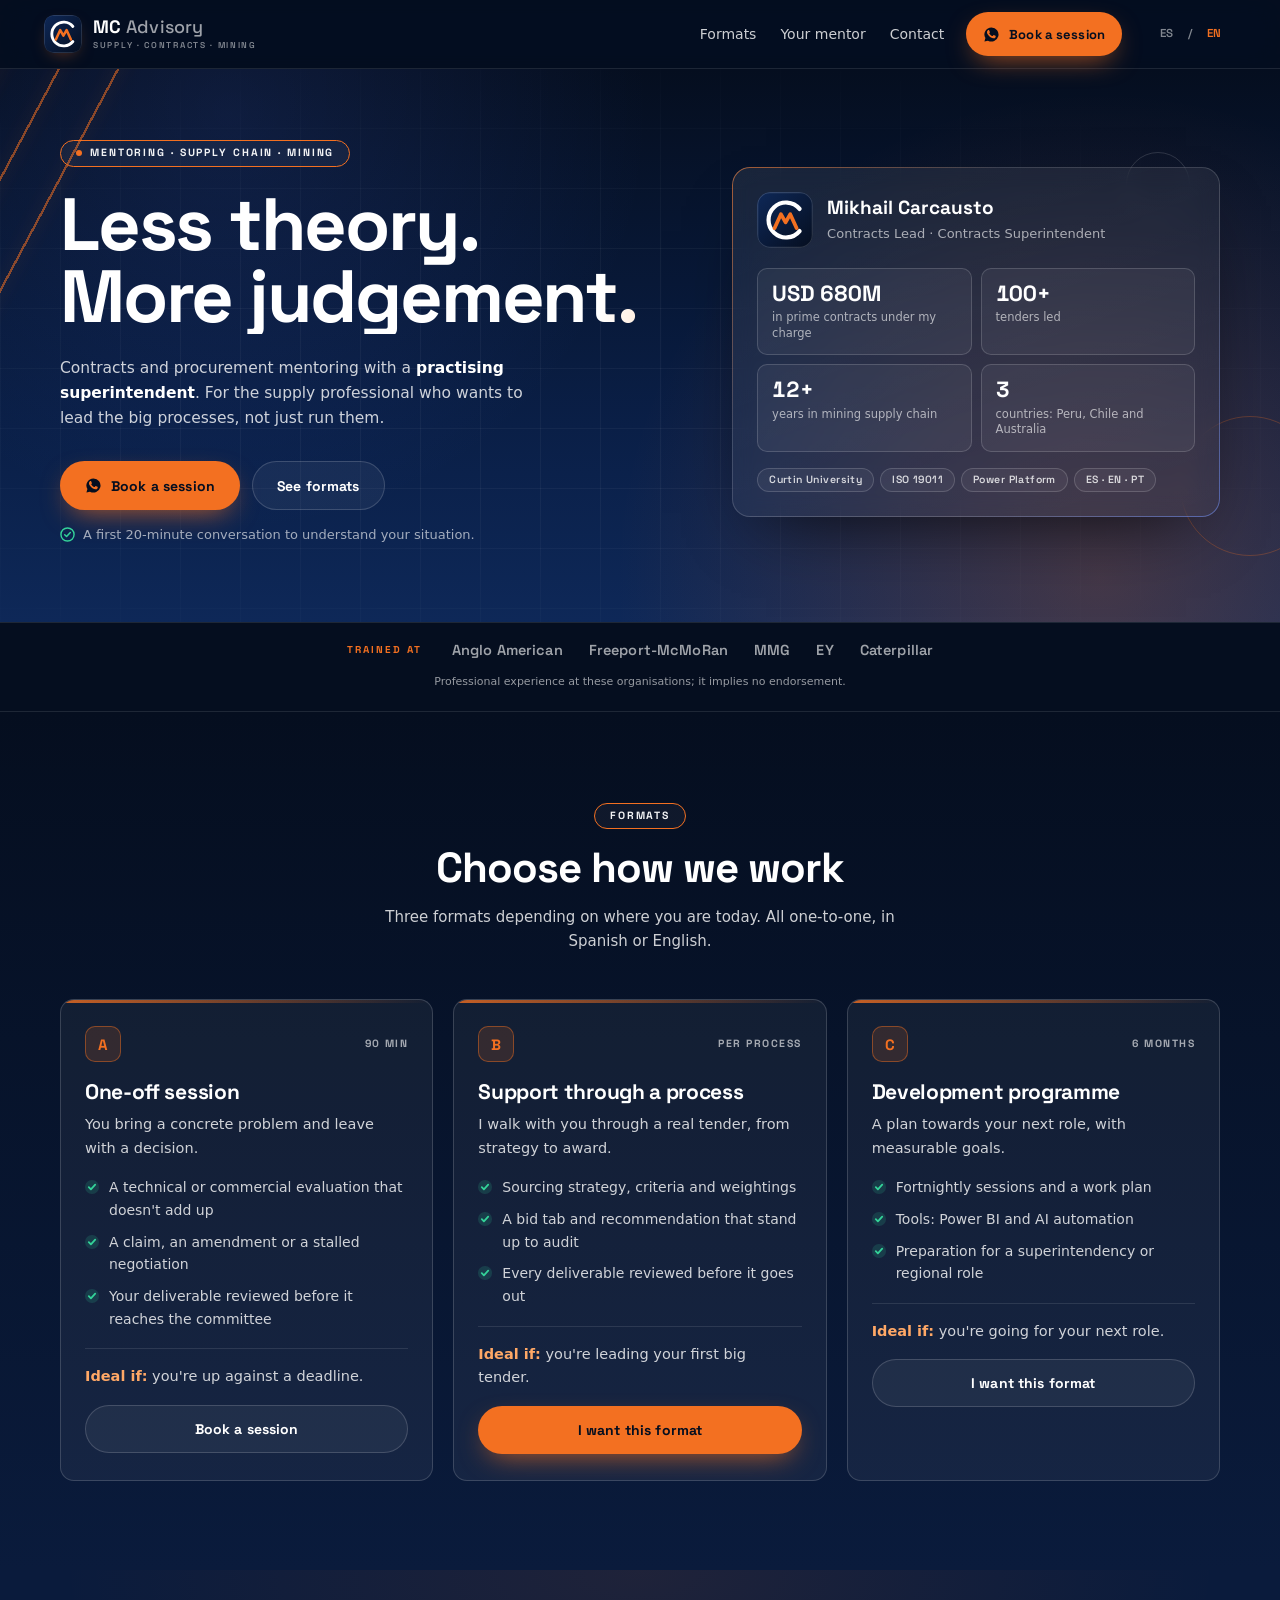
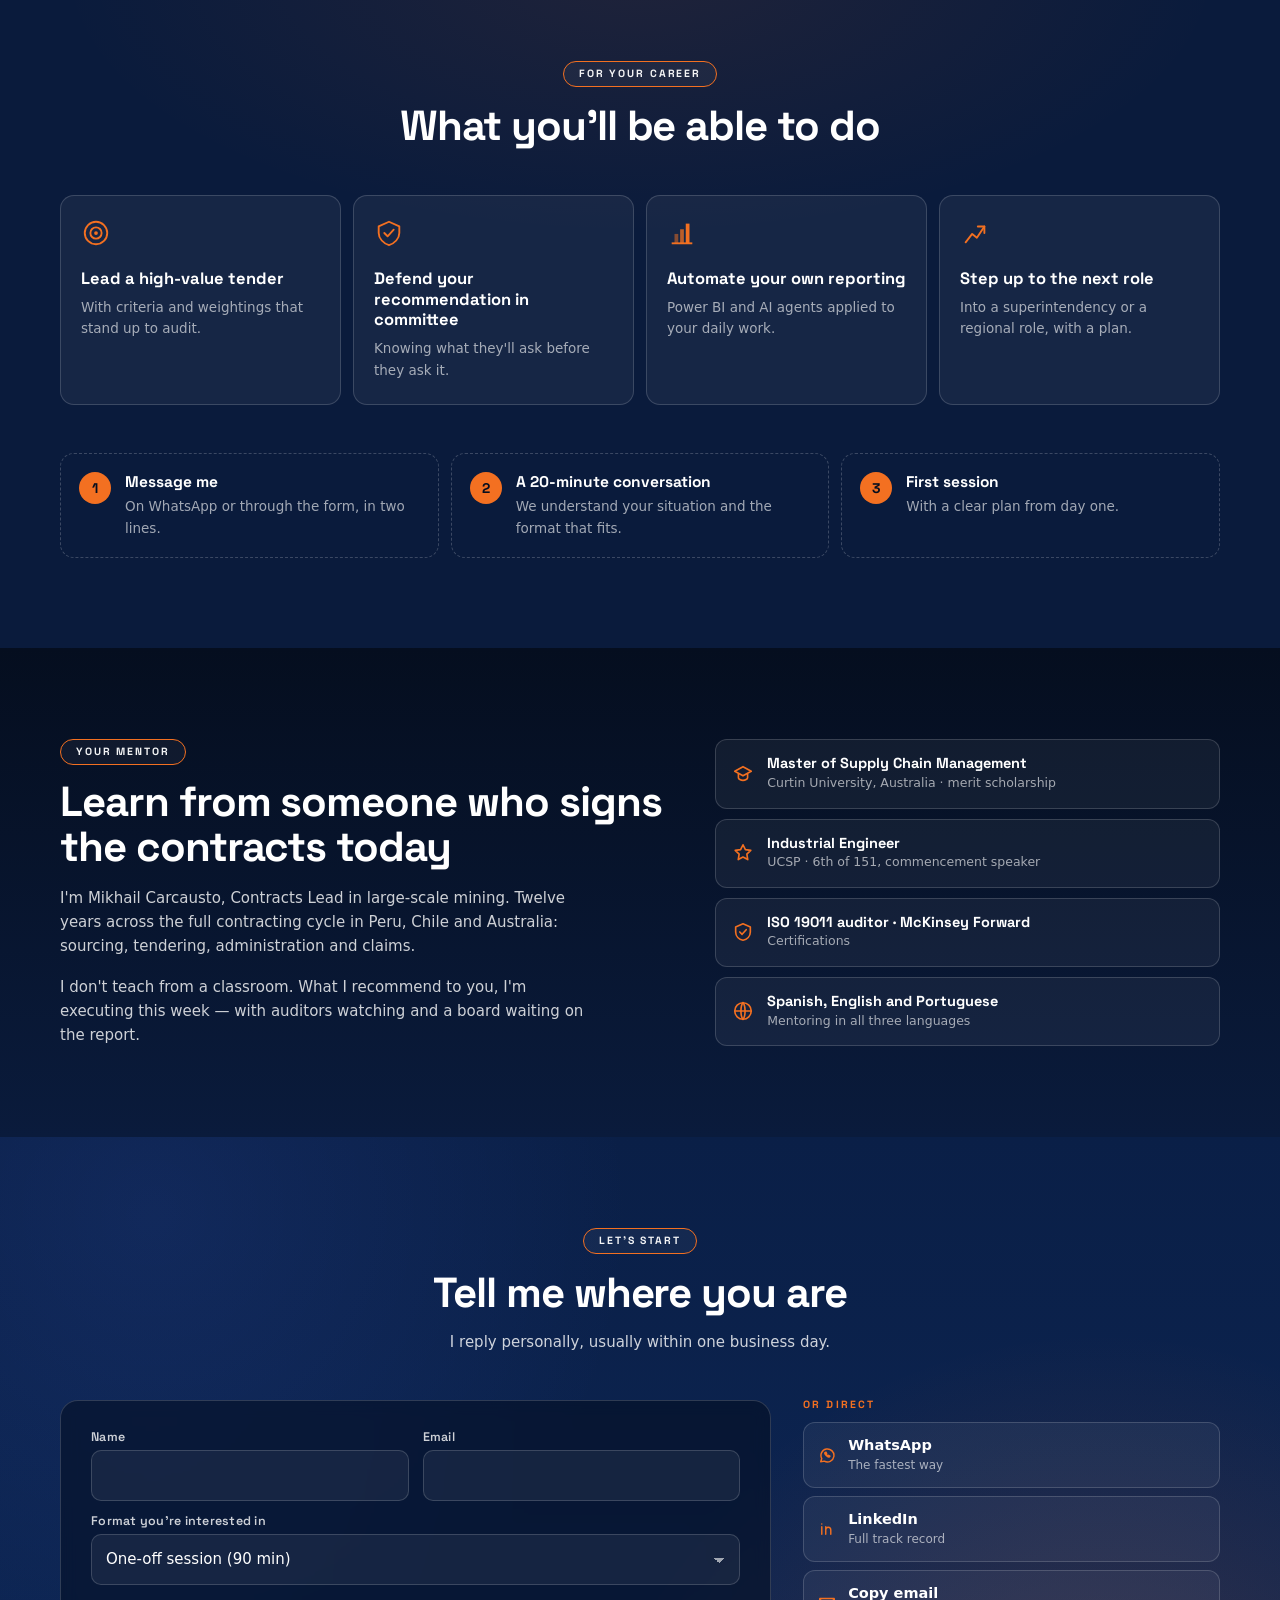
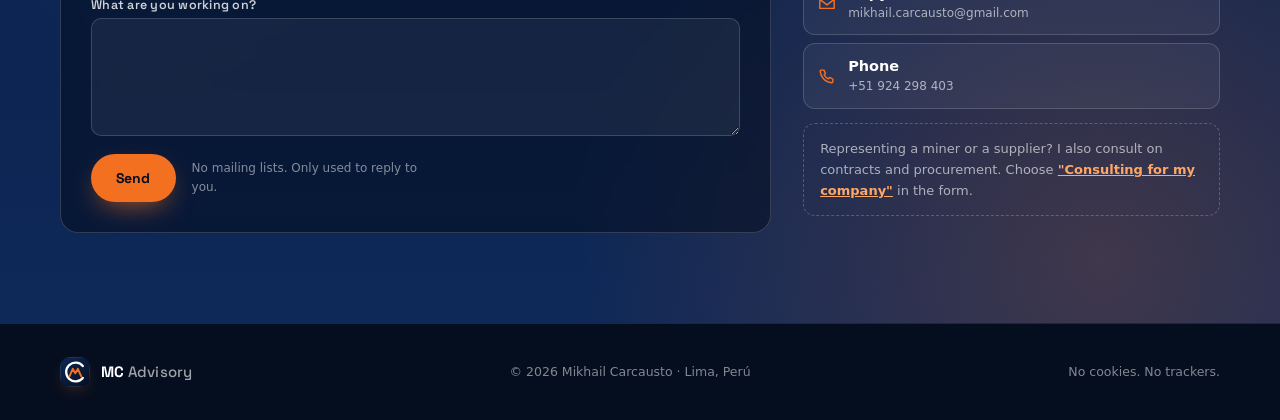
==== commit 6e8da9cb: "Reposicionar a mentoria para profesionales de supply, en el estilo del cube Publico objetivo: profes" ====
--- a/index.html
+++ b/index.html
@@ -3,15 +3,15 @@
 <head>
 <meta charset="utf-8">
 <meta name="viewport" content="width=device-width, initial-scale=1">
-<title>MC Advisory — Contratos y Abastecimiento Minero</title>
-<meta name="description" content="Consultoría y mentoría en contratos y abastecimiento para minería. Sourcing estratégico, automatización documental, desempeño de contratistas y reportería ejecutiva. Para compañías mineras, proveedores y profesionales de supply chain.">
+<title>MC Advisory — Mentoría en contratos y abastecimiento minero</title>
+<meta name="description" content="Mentoría uno a uno en contratos y abastecimiento minero con un superintendente en ejercicio. Lidera licitaciones y da el salto de cargo.">
 <meta name="author" content="Mikhail Carcausto">
-<meta name="theme-color" content="#0F2A4A">
+<meta name="theme-color" content="#050E1F">
 <link rel="canonical" href="https://mikhailcarcausto-rgb.github.io/">
 
 <meta property="og:type" content="website">
-<meta property="og:title" content="MC Advisory — Contratos y Abastecimiento Minero">
-<meta property="og:description" content="Menos papeleo. Más mina. Contratos y abastecimiento minero, con la mano de quien hoy los firma.">
+<meta property="og:title" content="MC Advisory — Menos teoría. Más criterio.">
+<meta property="og:description" content="Mentoría en contratos y abastecimiento minero con un superintendente en ejercicio. Para profesionales de supply chain.">
 <meta property="og:url" content="https://mikhailcarcausto-rgb.github.io/">
 <meta property="og:image" content="https://mikhailcarcausto-rgb.github.io/assets/img/og.png">
 <meta name="twitter:card" content="summary_large_image">
@@ -19,15 +19,20 @@
 <link rel="icon" href="assets/img/favicon.svg" type="image/svg+xml">
 <link rel="preconnect" href="https://fonts.googleapis.com">
 <link rel="preconnect" href="https://fonts.gstatic.com" crossorigin>
-<link href="https://fonts.googleapis.com/css2?family=IBM+Plex+Sans:wght@400;500;600;700&family=IBM+Plex+Mono:wght@400;500;700&display=swap" rel="stylesheet">
+<!-- Brand font loads off the critical path: first paint happens in the system font,
+     then swaps. Measured on throttled mobile: 3.4 s -> ~2.1 s to first paint. -->
+<link rel="preload" as="style" href="https://fonts.googleapis.com/css2?family=Space+Grotesk:wght@500..700&display=swap" onload="this.onload=null;this.rel='stylesheet'">
+<noscript><link rel="stylesheet" href="https://fonts.googleapis.com/css2?family=Space+Grotesk:wght@500..700&display=swap"></noscript>
 <link rel="stylesheet" href="assets/css/style.css">
+<script src="assets/js/i18n.js" defer></script>
+<script src="assets/js/site.js" defer></script>
 
 <script type="application/ld+json">
 {
   "@context": "https://schema.org",
   "@type": "ProfessionalService",
   "name": "MC Advisory",
-  "description": "Consultoría en contratos y abastecimiento para el sector minero, y mentoría para profesionales de supply chain.",
+  "description": "Mentoría y consultoría en contratos y abastecimiento minero para profesionales de supply chain.",
   "url": "https://mikhailcarcausto-rgb.github.io/",
   "email": "mikhail.carcausto@gmail.com",
   "telephone": "+51924298403",
@@ -41,29 +46,36 @@
 <body>
 <a class="skip" href="#main" data-i18n="skip">Ir al contenido</a>
 
+<svg width="0" height="0" style="position:absolute" aria-hidden="true">
+  <defs>
+    <linearGradient id="mcg" x1="0" y1="0" x2="1" y2="1"><stop offset="0" stop-color="#0E2858"/><stop offset="1" stop-color="#050E1F"/></linearGradient>
+    <!-- The mark: a C ring holding an M that doubles as mine peaks. -->
+    <symbol id="mc" viewBox="0 0 48 48">
+      <rect width="48" height="48" rx="11" fill="url(#mcg)"/>
+      <rect x=".6" y=".6" width="46.8" height="46.8" rx="10.4" fill="none" stroke="rgba(255,255,255,.16)"/>
+      <path d="M36.5 14.5 A15 15 0 1 0 36.5 33.5" fill="none" stroke="#FFFFFF" stroke-width="3.6" stroke-linecap="round"/>
+      <path d="M15 31 L20.5 19 L24.5 26 L28.5 19 L34 31" fill="none" stroke="#F37021" stroke-width="3.2" stroke-linejoin="round" stroke-linecap="round"/>
+    </symbol>
+    <symbol id="i-wa" viewBox="0 0 24 24"><path fill="currentColor" d="M12 2a10 10 0 0 0-8.6 15.1L2 22l5-1.3A10 10 0 1 0 12 2Zm5.5 14.1c-.2.7-1.3 1.3-1.9 1.3-.5 0-1.1.2-3.6-.8-3-1.3-5-4.4-5.1-4.6-.2-.2-1.3-1.7-1.3-3.2 0-1.5.8-2.3 1.1-2.6.3-.3.6-.4.8-.4h.6c.2 0 .5 0 .7.5l.9 2.2c.1.2.1.4 0 .6l-.4.6-.3.3c-.1.1-.3.3-.1.6.2.3.8 1.3 1.7 2.1 1.2 1 2.1 1.4 2.4 1.5.3.1.5.1.7-.1l1-1.2c.2-.2.4-.2.6-.1l2.1 1c.3.1.5.2.5.4v.9Z"/></symbol>
+  </defs>
+</svg>
+
 <!-- ══ HEADER ══ -->
 <header class="hdr">
-  <a class="brand" href="#top" aria-label="MC Advisory">
-    <svg class="brand__mark" viewBox="0 0 44 44" fill="none" aria-hidden="true">
-      <path d="M4 12 L22 34 L40 12" stroke="currentColor" stroke-opacity=".4" stroke-width="2.2" stroke-linejoin="round"/>
-      <path d="M10 13.5 L22 28 L34 13.5" stroke="currentColor" stroke-opacity=".7" stroke-width="2.2" stroke-linejoin="round"/>
-      <path d="M16 15 L22 22 L28 15" stroke="#E08A4E" stroke-width="2.6" stroke-linejoin="round"/>
-    </svg>
+  <a class="brand" href="#top">
+    <svg class="brand__mark" aria-hidden="true"><use href="#mc"/></svg>
     <span class="brand__txt">
-      <b>MC&nbsp;Advisory</b>
-      <em data-i18n="brand.role">Contratos y Abastecimiento Minero</em>
+      <b>MC <span>Advisory</span></b>
+      <em data-i18n="brand.role">Supply · Contratos · Minería</em>
     </span>
   </a>
   <nav class="hdr__nav" aria-label="Principal">
-    <a href="#enfoque" data-i18n="nav.approach">Nuestro Enfoque</a>
-    <a href="#servicios" data-i18n="nav.services">Servicios</a>
-    <a href="#capacidades" data-i18n="nav.tech">Capacidades</a>
-    <a href="#mentoria" data-i18n="nav.mentor">Mentoría</a>
+    <a href="#formatos" data-i18n="nav.plans">Formatos</a>
+    <a href="#sobre" data-i18n="nav.about">Tu mentor</a>
     <a href="#contacto" data-i18n="nav.contact">Contacto</a>
   </nav>
-  <a class="wa" id="wa-top" href="#contacto">
-    <svg viewBox="0 0 24 24" aria-hidden="true"><path d="M12 2a10 10 0 0 0-8.6 15.1L2 22l5-1.3A10 10 0 1 0 12 2Zm5.5 14.1c-.2.7-1.3 1.3-1.9 1.3-.5 0-1.1.2-3.6-.8-3-1.3-5-4.4-5.1-4.6-.2-.2-1.3-1.7-1.3-3.2 0-1.5.8-2.3 1.1-2.6.3-.3.6-.4.8-.4h.6c.2 0 .5 0 .7.5l.9 2.2c.1.2.1.4 0 .6l-.4.6-.3.3c-.1.1-.3.3-.1.6.2.3.8 1.3 1.7 2.1 1.2 1 2.1 1.4 2.4 1.5.3.1.5.1.7-.1l1-1.2c.2-.2.4-.2.6-.1l2.1 1c.3.1.5.2.5.4v.9Z"/></svg>
-    <span data-i18n="wa.label">Conversemos</span>
+  <a class="btn btn--primary btn--sm js-wa" href="#contacto">
+    <svg aria-hidden="true"><use href="#i-wa"/></svg><span data-i18n="cta.short">Agenda tu sesión</span>
   </a>
   <div class="lang" role="group" aria-label="Idioma / Language">
     <button type="button" data-lang="es" class="is-on">ES</button>
@@ -76,530 +88,205 @@
 
 <!-- ══ HERO ══ -->
 <section class="hero" id="top">
+  <div class="grid" aria-hidden="true"></div>
+  <span class="orb orb--1" aria-hidden="true"></span>
+  <span class="orb orb--2" aria-hidden="true"></span>
+
   <div class="wrap hero__in">
-    <div class="hero__copy">
-      <span class="kicker" data-i18n="hero.kick">Contratos y Abastecimiento Minero</span>
+    <div>
+      <span class="ey"><i aria-hidden="true"></i><span data-i18n="hero.ey">Mentoría · Supply chain · Minería</span></span>
       <h1 class="hero__h">
-        <span data-i18n="hero.l1">Menos papeleo.</span>
-        <b data-i18n="hero.l2">MÁS MINA.</b>
+        <span data-i18n="hero.l1">Menos teoría.</span>
+        <span class="shine" data-i18n="hero.l2">Más criterio.</span>
       </h1>
-      <p class="hero__p" data-i18n="hero.p1">Superintendente de contratos en ejercicio. Máster en Supply Chain Management por Curtin University (Perth, Australia) e Ingeniero Industrial por la Universidad Católica San Pablo.</p>
-      <p class="hero__p" data-i18n="hero.p2">Más de doce años liderando contratos y abastecimiento en minería de gran escala en Perú, Chile y Australia, con responsabilidad hoy sobre contratos prime por más de USD 680 millones.</p>
-      <p class="hero__p" data-i18n="hero.p3">Esa experiencia, puesta a trabajar en tu operación — o en tu propuesta.</p>
+      <p class="hero__p"><span data-i18n="hero.p1">Mentoría en contratos y abastecimiento con un </span><b data-i18n="hero.pb">superintendente en ejercicio</b><span data-i18n="hero.p2">. Para el profesional de supply que quiere liderar los procesos grandes, no solo ejecutarlos.</span></p>
       <div class="hero__act">
-        <a class="btn btn--green" id="wa-hero" href="#contacto">
-          <svg viewBox="0 0 24 24" width="17" height="17" fill="currentColor" aria-hidden="true"><path d="M12 2a10 10 0 0 0-8.6 15.1L2 22l5-1.3A10 10 0 1 0 12 2Zm5.5 14.1c-.2.7-1.3 1.3-1.9 1.3-.5 0-1.1.2-3.6-.8-3-1.3-5-4.4-5.1-4.6-.2-.2-1.3-1.7-1.3-3.2 0-1.5.8-2.3 1.1-2.6.3-.3.6-.4.8-.4h.6c.2 0 .5 0 .7.5l.9 2.2c.1.2.1.4 0 .6l-.4.6-.3.3c-.1.1-.3.3-.1.6.2.3.8 1.3 1.7 2.1 1.2 1 2.1 1.4 2.4 1.5.3.1.5.1.7-.1l1-1.2c.2-.2.4-.2.6-.1l2.1 1c.3.1.5.2.5.4v.9Z"/></svg>
-          <span data-i18n="hero.cta1">Escríbeme por WhatsApp</span>
-        </a>
-        <a class="btn btn--ghost" href="#servicios" data-i18n="hero.cta2">Ver servicios</a>
+        <a class="btn btn--primary js-wa" href="#contacto"><svg aria-hidden="true"><use href="#i-wa"/></svg><span data-i18n="cta.main">Agenda tu sesión</span></a>
+        <a class="btn btn--glass" href="#formatos" data-i18n="cta.plans">Ver formatos</a>
       </div>
-    </div>
-
-    <figure class="hero__fig" style="margin:0">
-      <img id="portrait" alt="Mikhail Carcausto" hidden>
-      <!-- Shown until a portrait is configured: cross-section of an open pit,
-           benched down to the ore body, with the paperwork stacked on the rim. -->
-      <div class="shot" id="heroArt">
-        <svg viewBox="0 0 520 440" aria-hidden="true">
-          <defs>
-            <linearGradient id="ore" x1="0" y1="0" x2="1" y2="0">
-              <stop offset="0" stop-color="#8E4718"/><stop offset=".45" stop-color="#E4915A"/>
-              <stop offset=".7" stop-color="#C15A28"/><stop offset="1" stop-color="#7A3D14"/>
-            </linearGradient>
-            <clipPath id="fr"><rect x="0" y="0" width="520" height="440"/></clipPath>
-          </defs>
-          <g clip-path="url(#fr)">
-            <rect width="520" height="440" fill="#14304F"/>
-            <path d="M0 80 C170 62 330 96 520 72 L520 148 C330 172 170 138 0 156 Z" fill="#1A3A5E"/>
-            <path d="M0 156 C170 138 330 172 520 148 L520 226 C330 250 170 216 0 234 Z" fill="#122B48"/>
-            <path d="M0 234 C170 216 330 250 520 226 L520 306 C330 330 170 296 0 314 Z" fill="#1C3D62"/>
-            <path d="M0 314 C170 296 330 330 520 306 L520 440 L0 440 Z" fill="#102741"/>
-            <g stroke="#FFFFFF" stroke-opacity=".07" fill="none">
-              <path d="M0 112 C170 94 330 128 520 104"/>
-              <path d="M0 192 C170 174 330 208 520 184"/>
-              <path d="M0 272 C170 254 330 288 520 264"/>
-              <path d="M0 370 C170 352 330 386 520 362"/>
-            </g>
-            <path d="M0 318 C120 306 190 340 262 330 C340 319 420 298 520 308 L520 350 C420 340 340 361 262 372 C190 382 120 348 0 360 Z" fill="url(#ore)"/>
-            <path d="M0 20 L520 20 L520 110 L452 110 L452 155 L412 155 L412 200 L378 200 L378 245 L352 245
-                     L352 290 L250 290 L250 245 L224 245 L224 200 L190 200 L190 155 L150 155 L150 110 L0 110 Z" fill="#0A1F38"/>
-            <path d="M0 110 L150 110 L150 155 L190 155 L190 200 L224 200 L224 245 L250 245 L250 290 L352 290
-                     L352 245 L378 245 L378 200 L412 200 L412 155 L452 155 L452 110 L520 110"
-                  fill="none" stroke="#FFFFFF" stroke-opacity=".3" stroke-width="1.5" stroke-linejoin="round"/>
-            <path d="M250 290 H352" stroke="#E4915A" stroke-width="3"/>
-            <g class="sheets">
-              <g transform="translate(44 40) rotate(-3)" opacity=".5"><rect width="90" height="66" fill="#8FA3BC"/></g>
-              <g transform="translate(36 32) rotate(2)" opacity=".75"><rect width="90" height="66" fill="#C2CDDB"/></g>
-              <g transform="translate(30 24) rotate(-2)">
-                <rect width="94" height="68" fill="#FFFFFF"/>
-                <rect width="94" height="5" fill="#C15A28"/>
-                <g stroke="#0F2A4A" stroke-opacity=".35" stroke-width="2.4">
-                  <path d="M11 21 H66"/><path d="M11 34 H78"/><path d="M11 47 H53"/><path d="M11 59 H72"/>
-                </g>
-              </g>
-            </g>
-          </g>
-        </svg>
+      <p class="hero__note">
+        <svg viewBox="0 0 16 16" fill="none" aria-hidden="true"><circle cx="8" cy="8" r="7" stroke="currentColor" stroke-width="1.5"/><path d="M5 8.2l2 2 4-4.4" stroke="currentColor" stroke-width="1.6" stroke-linecap="round" stroke-linejoin="round"/></svg>
+        <span data-i18n="hero.note">Primera conversación de 20 minutos para entender tu caso.</span>
+      </p>
+    </div>
+
+    <aside class="card" aria-label="Mikhail Carcausto">
+      <div class="card__id">
+        <svg aria-hidden="true"><use href="#mc"/></svg>
+        <div><b>Mikhail Carcausto</b><span data-i18n="card.role">Contracts Lead · Superintendente de contratos</span></div>
       </div>
-    </figure>
-  </div>
-</section>
-
-<!-- ══ STATS ══ -->
-<section class="stats">
-  <div class="wrap stats__in">
-    <div><b data-count="680" data-pre="USD " data-suf="M">USD 680M</b><span data-i18n="tick.1">en contratos prime bajo gestión</span></div>
-    <div><b data-count="100" data-suf="+">100+</b><span data-i18n="tick.2">licitaciones lideradas</span></div>
-    <div><b data-count="12" data-suf="+">12+</b><span data-i18n="tick.3">años en cadena de suministro minera</span></div>
-    <div><b data-count="5">5</b><span data-i18n="tick.4">mineras major en Perú, Chile y Australia</span></div>
-  </div>
-</section>
-
-<!-- ══ ENFOQUE ══ -->
-<section class="sec sec--grey" id="enfoque">
+      <div class="kpis">
+        <div class="kt"><b data-count="680" data-pre="USD " data-suf="M">USD 680M</b><span data-i18n="kpi.1">en contratos prime a cargo</span></div>
+        <div class="kt"><b data-count="100" data-suf="+">100+</b><span data-i18n="kpi.2">licitaciones lideradas</span></div>
+        <div class="kt"><b data-count="12" data-suf="+">12+</b><span data-i18n="kpi.3">años en supply minero</span></div>
+        <div class="kt"><b data-count="3">3</b><span data-i18n="kpi.4">países: Perú, Chile y Australia</span></div>
+      </div>
+      <ul class="chips">
+        <li>Curtin University</li><li>ISO 19011</li><li>Power Platform</li><li>ES · EN · PT</li>
+      </ul>
+    </aside>
+  </div>
+</section>
+
+<!-- ══ TRUST ══ -->
+<section class="strip" aria-label="Trayectoria">
+  <div class="wrap strip__in">
+    <span class="strip__lbl" data-i18n="strip.lbl">Formado en</span>
+    <ul>
+      <li>Anglo American</li><li>Freeport-McMoRan</li><li>MMG</li><li>EY</li><li>Caterpillar</li>
+    </ul>
+    <p class="strip__note" data-i18n="strip.note">Experiencia laboral en estas organizaciones; no implica su respaldo.</p>
+  </div>
+</section>
+
+<!-- ══ FORMATOS ══ -->
+<section class="sec sec--a" id="formatos">
   <div class="wrap">
     <div class="sec__head">
-      <h2 data-i18n="ap.h">Nuestro Enfoque</h2>
-      <div class="sec__rule"></div>
-      <p class="sec__lead" data-i18n="ap.lead">Experiencia operativa vigente combinada con construcción técnica, y un acompañamiento que termina cuando tu equipo puede sostenerlo solo.</p>
-    </div>
-
-    <ul class="enfoque">
+      <span class="ey" data-i18n="plans.ey">Formatos</span>
+      <h2 data-i18n="plans.h">Elige cómo trabajamos</h2>
+      <p class="sec__lead" data-i18n="plans.lead">Tres formatos según dónde estás hoy. Todos uno a uno, en español o en inglés.</p>
+    </div>
+
+    <div class="plans">
+      <article class="plan">
+        <div class="plan__top"><span class="plan__n">A</span><span class="plan__dur" data-i18n="p1.dur">90 min</span></div>
+        <h3 data-i18n="p1.h">Sesión puntual</h3>
+        <p data-i18n="p1.p">Traes un problema concreto y sales con una decisión.</p>
+        <ul>
+          <li data-i18n="p1.b1">Una evaluación técnica o comercial que no cuadra</li>
+          <li data-i18n="p1.b2">Un reclamo, una adenda o una negociación trabada</li>
+          <li data-i18n="p1.b3">Tu entregable revisado antes de que llegue al comité</li>
+        </ul>
+        <p class="plan__fit"><b data-i18n="fit">Ideal si:</b> <span data-i18n="p1.fit">tienes un plazo encima.</span></p>
+        <a class="btn btn--glass js-pick" data-plan="sesion" href="#contacto" data-i18n="p1.cta">Agendar sesión</a>
+      </article>
+
+      <article class="plan">
+        <div class="plan__top"><span class="plan__n">B</span><span class="plan__dur" data-i18n="p2.dur">Por proceso</span></div>
+        <h3 data-i18n="p2.h">Acompañamiento en proceso</h3>
+        <p data-i18n="p2.p">Te acompaño en una licitación real, de la estrategia a la adjudicación.</p>
+        <ul>
+          <li data-i18n="p2.b1">Estrategia de abastecimiento, criterios y pesos</li>
+          <li data-i18n="p2.b2">Bid tab y recomendación que resisten una auditoría</li>
+          <li data-i18n="p2.b3">Cada entregable revisado antes de enviarlo</li>
+        </ul>
+        <p class="plan__fit"><b data-i18n="fit">Ideal si:</b> <span data-i18n="p2.fit">lideras tu primera licitación grande.</span></p>
+        <a class="btn btn--primary js-pick" data-plan="proceso" href="#contacto" data-i18n="p2.cta">Quiero este formato</a>
+      </article>
+
+      <article class="plan">
+        <div class="plan__top"><span class="plan__n">C</span><span class="plan__dur" data-i18n="p3.dur">6 meses</span></div>
+        <h3 data-i18n="p3.h">Programa de desarrollo</h3>
+        <p data-i18n="p3.p">Un plan hacia tu siguiente cargo, con objetivos medibles.</p>
+        <ul>
+          <li data-i18n="p3.b1">Sesiones quincenales y un plan de trabajo</li>
+          <li data-i18n="p3.b2">Herramientas: Power BI y automatización con IA</li>
+          <li data-i18n="p3.b3">Preparación para superintendencia o rol regional</li>
+        </ul>
+        <p class="plan__fit"><b data-i18n="fit">Ideal si:</b> <span data-i18n="p3.fit">vas por tu siguiente cargo.</span></p>
+        <a class="btn btn--glass js-pick" data-plan="programa" href="#contacto" data-i18n="p3.cta">Quiero este formato</a>
+      </article>
+    </div>
+  </div>
+</section>
+
+<!-- ══ LOGROS + PASOS ══ -->
+<section class="sec sec--b" id="logros">
+  <div class="wrap">
+    <div class="sec__head">
+      <span class="ey" data-i18n="wins.ey">Para tu carrera</span>
+      <h2 data-i18n="wins.h">Lo que vas a poder hacer</h2>
+    </div>
+    <ul class="wins">
       <li>
-        <div class="enfoque__ico">
-          <svg viewBox="0 0 48 48" fill="none" aria-hidden="true">
-            <circle cx="24" cy="24" r="17" stroke="currentColor" stroke-width="2"/>
-            <path d="M24 14 V24 L31 28" stroke="currentColor" stroke-width="2" stroke-linecap="round"/>
-          </svg>
-        </div>
-        <h3 data-i18n="ap.1h">Vigente en el cargo</h3>
-        <p data-i18n="ap.1p">Lo que se recomienda se está ejecutando hoy, no se recuerda de hace diez años.</p>
+        <svg viewBox="0 0 32 32" fill="none" aria-hidden="true"><circle cx="16" cy="16" r="12" stroke="currentColor" stroke-width="2"/><circle cx="16" cy="16" r="6" stroke="currentColor" stroke-width="2"/><circle cx="16" cy="16" r="2" fill="currentColor"/></svg>
+        <b data-i18n="w1.h">Liderar una licitación de alto valor</b>
+        <span data-i18n="w1.p">Con criterios y pesos que resisten una auditoría.</span>
       </li>
       <li>
-        <div class="enfoque__ico">
-          <svg viewBox="0 0 48 48" fill="none" aria-hidden="true">
-            <path d="M24 8 V40" stroke="currentColor" stroke-width="2"/>
-            <path d="M10 18 H38" stroke="currentColor" stroke-width="2"/>
-            <path d="M10 18 L6 30 H14 Z M38 18 L34 30 H42 Z" stroke="currentColor" stroke-width="2" stroke-linejoin="round"/>
-            <path d="M17 40 H31" stroke="currentColor" stroke-width="2" stroke-linecap="round"/>
-          </svg>
-        </div>
-        <h3 data-i18n="ap.2h">Los dos lados del mostrador</h3>
-        <p data-i18n="ap.2p">Hemos comprado para mineras major y armado propuestas del lado del proveedor.</p>
+        <svg viewBox="0 0 32 32" fill="none" aria-hidden="true"><path d="M16 4 L27 9 V16 C27 22 22 27 16 29 C10 27 5 22 5 16 V9 Z" stroke="currentColor" stroke-width="2" stroke-linejoin="round"/><path d="M11 16 L14.5 19.5 L21 12.5" stroke="currentColor" stroke-width="2" stroke-linecap="round" stroke-linejoin="round"/></svg>
+        <b data-i18n="w2.h">Defender tu recomendación en comité</b>
+        <span data-i18n="w2.p">Sabiendo qué van a preguntar antes de que pregunten.</span>
       </li>
       <li>
-        <div class="enfoque__ico">
-          <svg viewBox="0 0 48 48" fill="none" aria-hidden="true">
-            <rect x="8" y="10" width="32" height="24" rx="2" stroke="currentColor" stroke-width="2"/>
-            <path d="M8 17 H40" stroke="currentColor" stroke-width="2"/>
-            <path d="M17 24 L21 28 L31 22" stroke="currentColor" stroke-width="2" stroke-linecap="round" stroke-linejoin="round"/>
-            <path d="M18 40 H30" stroke="currentColor" stroke-width="2" stroke-linecap="round"/>
-          </svg>
-        </div>
-        <h3 data-i18n="ap.3h">Sistemas que quedan funcionando</h3>
-        <p data-i18n="ap.3p">El entregable es software en producción, no un manual de políticas que nadie abre.</p>
+        <svg viewBox="0 0 32 32" fill="none" aria-hidden="true"><path d="M5 27 H27" stroke="currentColor" stroke-width="2"/><rect x="8" y="17" width="4" height="10" fill="currentColor" opacity=".5"/><rect x="14" y="12" width="4" height="15" fill="currentColor" opacity=".75"/><rect x="20" y="6" width="4" height="21" fill="currentColor"/></svg>
+        <b data-i18n="w3.h">Automatizar tu propio reporte</b>
+        <span data-i18n="w3.p">Power BI y agentes de IA aplicados a tu trabajo diario.</span>
       </li>
       <li>
-        <div class="enfoque__ico">
-          <svg viewBox="0 0 48 48" fill="none" aria-hidden="true">
-            <path d="M24 6 L40 13 V25 C40 33 33 39 24 42 C15 39 8 33 8 25 V13 Z" stroke="currentColor" stroke-width="2" stroke-linejoin="round"/>
-            <path d="M17 24 L22 29 L31 19" stroke="currentColor" stroke-width="2" stroke-linecap="round" stroke-linejoin="round"/>
-          </svg>
-        </div>
-        <h3 data-i18n="ap.4h">Dentro de tus herramientas</h3>
-        <p data-i18n="ap.4p">Todo vive en tu tenant, con tus licencias y bajo tus políticas de datos.</p>
-      </li>
-      <li>
-        <div class="enfoque__ico">
-          <svg viewBox="0 0 48 48" fill="none" aria-hidden="true">
-            <path d="M12 8 H30 L38 16 V40 H12 Z" stroke="currentColor" stroke-width="2" stroke-linejoin="round"/>
-            <path d="M30 8 V16 H38" stroke="currentColor" stroke-width="2" stroke-linejoin="round"/>
-            <path d="M18 27 L22 31 L31 22" stroke="currentColor" stroke-width="2" stroke-linecap="round" stroke-linejoin="round"/>
-          </svg>
-        </div>
-        <h3 data-i18n="ap.5h">Cifras auditadas</h3>
-        <p data-i18n="ap.5p">Cada número se verifica contra el sistema fuente antes de llegar a un comité.</p>
-      </li>
-      <li>
-        <div class="enfoque__ico">
-          <svg viewBox="0 0 48 48" fill="none" aria-hidden="true">
-            <circle cx="24" cy="24" r="17" stroke="currentColor" stroke-width="2"/>
-            <path d="M7 24 H41" stroke="currentColor" stroke-width="2"/>
-            <path d="M24 7 C29 13 31 18 31 24 C31 30 29 35 24 41 C19 35 17 30 17 24 C17 18 19 13 24 7 Z" stroke="currentColor" stroke-width="2"/>
-          </svg>
-        </div>
-        <h3 data-i18n="ap.6h">Español, inglés y portugués</h3>
-        <p data-i18n="ap.6p">Para equipos locales y casas matrices en Norteamérica, Reino Unido y Australia.</p>
+        <svg viewBox="0 0 32 32" fill="none" aria-hidden="true"><path d="M6 26 L13 17 L18 21 L26 9" stroke="currentColor" stroke-width="2" stroke-linecap="round" stroke-linejoin="round"/><path d="M19 9 H26 V16" stroke="currentColor" stroke-width="2" stroke-linecap="round" stroke-linejoin="round"/></svg>
+        <b data-i18n="w4.h">Dar el salto de cargo</b>
+        <span data-i18n="w4.p">A superintendencia o a un rol regional, con un plan.</span>
       </li>
     </ul>
-  </div>
-</section>
-
-<!-- ══ SERVICIOS ══ -->
-<section class="sec" id="servicios">
+
+    <ol class="steps" aria-label="Cómo empezamos">
+      <li><div><b data-i18n="s1.h">Escríbeme</b><span data-i18n="s1.p">Por WhatsApp o el formulario, en dos líneas.</span></div></li>
+      <li><div><b data-i18n="s2.h">Conversación de 20 min</b><span data-i18n="s2.p">Entendemos tu caso y el formato que te conviene.</span></div></li>
+      <li><div><b data-i18n="s3.h">Primera sesión</b><span data-i18n="s3.p">Con un plan claro desde el primer día.</span></div></li>
+    </ol>
+  </div>
+</section>
+
+<!-- ══ SOBRE ══ -->
+<section class="sec sec--a" id="sobre">
+  <div class="wrap about">
+    <div>
+      <span class="ey" data-i18n="me.ey">Tu mentor</span>
+      <h2 data-i18n="me.h">Aprende de quien firma los contratos hoy</h2>
+      <p data-i18n="me.p1">Soy Mikhail Carcausto, Contracts Lead en minería de gran escala. Doce años en el ciclo completo de contratación entre Perú, Chile y Australia: sourcing, licitaciones, administración y reclamos.</p>
+      <p data-i18n="me.p2">No enseño desde un aula. Lo que te recomiendo lo estoy ejecutando esta semana, con auditores encima y un directorio esperando el reporte.</p>
+    </div>
+    <ul class="facts">
+      <li><svg viewBox="0 0 24 24" fill="none" aria-hidden="true"><path d="M3 9 L12 4 L21 9 L12 14 Z" stroke="currentColor" stroke-width="1.8" stroke-linejoin="round"/><path d="M7 11.5 V16 C7 17.5 9.5 19 12 19 C14.5 19 17 17.5 17 16 V11.5" stroke="currentColor" stroke-width="1.8"/></svg><div><b data-i18n="f1.h">Máster en Supply Chain Management</b><span data-i18n="f1.p">Curtin University, Australia · beca por mérito</span></div></li>
+      <li><svg viewBox="0 0 24 24" fill="none" aria-hidden="true"><path d="M12 3 L14.6 8.3 L20.5 9.2 L16.2 13.3 L17.2 19.2 L12 16.4 L6.8 19.2 L7.8 13.3 L3.5 9.2 L9.4 8.3 Z" stroke="currentColor" stroke-width="1.8" stroke-linejoin="round"/></svg><div><b data-i18n="f2.h">Ingeniero Industrial</b><span data-i18n="f2.p">UCSP · 6.º de 151, orador de promoción</span></div></li>
+      <li><svg viewBox="0 0 24 24" fill="none" aria-hidden="true"><path d="M12 3 L20 6.5 V12 C20 16.5 16.5 20 12 21 C7.5 20 4 16.5 4 12 V6.5 Z" stroke="currentColor" stroke-width="1.8" stroke-linejoin="round"/><path d="M8.5 12 L11 14.5 L15.5 9.5" stroke="currentColor" stroke-width="1.8" stroke-linecap="round" stroke-linejoin="round"/></svg><div><b data-i18n="f3.h">Auditor ISO 19011 · McKinsey Forward</b><span data-i18n="f3.p">Certificaciones</span></div></li>
+      <li><svg viewBox="0 0 24 24" fill="none" aria-hidden="true"><circle cx="12" cy="12" r="9" stroke="currentColor" stroke-width="1.8"/><path d="M3 12 H21 M12 3 C15 6.5 15 17.5 12 21 C9 17.5 9 6.5 12 3 Z" stroke="currentColor" stroke-width="1.8"/></svg><div><b data-i18n="f4.h">Español, inglés y portugués</b><span data-i18n="f4.p">Mentoría en los tres idiomas</span></div></li>
+    </ul>
+  </div>
+</section>
+
+<!-- ══ TESTIMONIOS · ocultos hasta tener reales (ver site.js) ══ -->
+<section class="sec sec--b" id="testimonios" hidden>
+  <div class="wrap">
+    <div class="sec__head"><span class="ey" data-i18n="qt.ey">Testimonios</span><h2 data-i18n="qt.h">Lo que dicen</h2></div>
+    <div class="plans" id="quotes"></div>
+  </div>
+</section>
+
+<!-- ══ CONTACTO ══ -->
+<section class="sec sec--cta" id="contacto">
   <div class="wrap">
     <div class="sec__head">
-      <h2 data-i18n="srv.h">Servicios</h2>
-      <div class="sec__rule"></div>
-      <p class="sec__lead" data-i18n="srv.lead">Consultoría y acompañamiento en contratos y abastecimiento minero. Filtra por lo que eres y abre cada servicio para ver qué incluye.</p>
-    </div>
-
-    <div class="filters" role="group" aria-label="Filtrar servicios">
-      <button type="button" data-filter="all" class="is-on" data-i18n="srv.f.all">Todo</button>
-      <button type="button" data-filter="mining" data-i18n="srv.f.mining">Compañías mineras</button>
-      <button type="button" data-filter="supplier" data-i18n="srv.f.supplier">Proveedores</button>
-      <button type="button" data-filter="pro" data-i18n="srv.f.pro">Profesionales</button>
-    </div>
-
-    <div class="acc" id="acc">
-      <div class="acc__item" data-for="mining">
-        <button class="acc__btn" type="button" aria-expanded="false">
-          <svg class="acc__ico" viewBox="0 0 24 24" fill="none" aria-hidden="true"><path d="M6 3h9l4 4v14H6Z" stroke="currentColor" stroke-width="1.8" stroke-linejoin="round"/><path d="M15 3v4h4" stroke="currentColor" stroke-width="1.8" stroke-linejoin="round"/><path d="M13 10l-4 5h3l-1 4 4-5h-3Z" fill="currentColor"/></svg>
-          <span data-i18n="srv.1h">Automatización documental de adjudicaciones</span>
-          <span class="acc__tag" data-i18n="srv.1m">3–6 semanas</span>
-          <span class="acc__chev" aria-hidden="true"></span>
-        </button>
-        <div class="acc__panel" hidden>
-          <p data-i18n="srv.1p">Cartas de recomendación, memos de adjudicación y actas generadas con el formato exacto de tu casa, con un paso de auditoría que bloquea cifras sin sustento antes de emitir.</p>
-          <ul>
-            <li data-i18n="srv.1b1">Extracción del banco de estilo desde tus documentos reales</li>
-            <li data-i18n="srv.1b2">Agente de toma de datos con validación de campos obligatorios</li>
-            <li data-i18n="srv.1b3">Auditor automático contra invención de cifras</li>
-            <li data-i18n="srv.1b4">Emisión en la plantilla oficial, con sus estilos y numeración</li>
-          </ul>
-        </div>
-      </div>
-
-      <div class="acc__item" data-for="mining">
-        <button class="acc__btn" type="button" aria-expanded="false">
-          <svg class="acc__ico" viewBox="0 0 24 24" fill="none" aria-hidden="true"><circle cx="12" cy="12" r="9" stroke="currentColor" stroke-width="1.8"/><circle cx="12" cy="12" r="4.5" stroke="currentColor" stroke-width="1.8"/><circle cx="12" cy="12" r="1.5" fill="currentColor"/></svg>
-          <span data-i18n="srv.2h">Sourcing estratégico y licitaciones</span>
-          <span class="acc__tag" data-i18n="srv.2m">por categoría</span>
-          <span class="acc__chev" aria-hidden="true"></span>
-        </button>
-        <div class="acc__panel" hidden>
-          <p data-i18n="srv.2p">Diseño y conducción del proceso competitivo completo, con criterios defendibles ante auditoría y una recomendación que el comité pueda firmar sin reabrir la discusión.</p>
-          <ul>
-            <li data-i18n="srv.2b1">Estrategia de abastecimiento por categoría</li>
-            <li data-i18n="srv.2b2">Criterios y pesos de evaluación técnica y comercial</li>
-            <li data-i18n="srv.2b3">Bid tab trazable y análisis de brechas</li>
-            <li data-i18n="srv.2b4">Preparación y acompañamiento en la negociación</li>
-          </ul>
-        </div>
-      </div>
-
-      <div class="acc__item" data-for="mining">
-        <button class="acc__btn" type="button" aria-expanded="false">
-          <svg class="acc__ico" viewBox="0 0 24 24" fill="none" aria-hidden="true"><rect x="3" y="5" width="18" height="15" stroke="currentColor" stroke-width="1.8"/><path d="M3 9h18" stroke="currentColor" stroke-width="1.8"/><circle cx="8" cy="14" r="2" stroke="currentColor" stroke-width="1.8"/><path d="M13 13h5M13 16h3" stroke="currentColor" stroke-width="1.8"/></svg>
-          <span data-i18n="srv.3h">Portal de desempeño de contratistas</span>
-          <span class="acc__tag" data-i18n="srv.3m">6–10 semanas</span>
-          <span class="acc__chev" aria-hidden="true"></span>
-        </button>
-        <div class="acc__panel" hidden>
-          <p data-i18n="srv.3p">El contratista carga sus KPIs, tu equipo aprueba o rechaza con trazabilidad, y la gerencia ve el consolidado sin pedirle nada a nadie.</p>
-          <ul>
-            <li data-i18n="srv.3b1">Modelo de datos con clave única contrato-período</li>
-            <li data-i18n="srv.3b2">Roles de proveedor, revisor y lectura</li>
-            <li data-i18n="srv.3b3">Cola de revisión con historial por contrato</li>
-            <li data-i18n="srv.3b4">Panel ejecutivo conectado al mismo origen</li>
-          </ul>
-        </div>
-      </div>
-
-      <div class="acc__item" data-for="mining">
-        <button class="acc__btn" type="button" aria-expanded="false">
-          <svg class="acc__ico" viewBox="0 0 24 24" fill="none" aria-hidden="true"><path d="M3 21h18" stroke="currentColor" stroke-width="1.8"/><rect x="5" y="13" width="4" height="8" fill="currentColor" opacity=".5"/><rect x="10" y="9" width="4" height="12" fill="currentColor" opacity=".75"/><rect x="15" y="4" width="4" height="17" fill="currentColor"/></svg>
-          <span data-i18n="srv.4h">Reportería ejecutiva de C&amp;P</span>
-          <span class="acc__tag" data-i18n="srv.4m">4–8 semanas</span>
-          <span class="acc__chev" aria-hidden="true"></span>
-        </button>
-        <div class="acc__panel" hidden>
-          <p data-i18n="srv.4p">Power BI de extremo a extremo, con las reglas de negocio verificadas contra el sistema fuente en vez de asumidas. El objetivo es que los números cuadren entre áreas.</p>
-          <ul>
-            <li data-i18n="srv.4b1">Auditoría del modelo semántico y limpieza de tablas</li>
-            <li data-i18n="srv.4b2">Medidas DAX escritas y versionadas</li>
-            <li data-i18n="srv.4b3">Seguridad a nivel de fila por gerente de contrato</li>
-            <li data-i18n="srv.4b4">Páginas interactivas listas para comité</li>
-          </ul>
-        </div>
-      </div>
-
-      <div class="acc__item" data-for="mining">
-        <button class="acc__btn" type="button" aria-expanded="false">
-          <svg class="acc__ico" viewBox="0 0 24 24" fill="none" aria-hidden="true"><circle cx="12" cy="5" r="2.6" stroke="currentColor" stroke-width="1.8"/><circle cx="5" cy="18" r="2.6" stroke="currentColor" stroke-width="1.8"/><circle cx="19" cy="18" r="2.6" stroke="currentColor" stroke-width="1.8"/><path d="M10.5 7.4 6.6 15.6M13.5 7.4l3.9 8.2M7.6 18h8.8" stroke="currentColor" stroke-width="1.8"/></svg>
-          <span data-i18n="srv.5h">Proveedores locales y de comunidades</span>
-          <span class="acc__tag" data-i18n="srv.5m">8–12 semanas</span>
-          <span class="acc__chev" aria-hidden="true"></span>
-        </button>
-        <div class="acc__panel" hidden>
-          <p data-i18n="srv.5p">Modelos de contratación inclusiva que amplían oportunidades reales para proveedores de comunidades sin bajar el estándar técnico ni el de seguridad.</p>
-          <ul>
-            <li data-i18n="srv.5b1">Paquetes dimensionados a la capacidad real del proveedor</li>
-            <li data-i18n="srv.5b2">Acompañamiento durante el proceso competitivo</li>
-            <li data-i18n="srv.5b3">Ruta de desarrollo con hitos verificables</li>
-            <li data-i18n="srv.5b4">Reporte de avance para relaciones comunitarias</li>
-          </ul>
-        </div>
-      </div>
-
-      <div class="acc__item" data-for="supplier">
-        <button class="acc__btn" type="button" aria-expanded="false">
-          <svg class="acc__ico" viewBox="0 0 24 24" fill="none" aria-hidden="true"><rect x="4" y="3" width="16" height="18" stroke="currentColor" stroke-width="1.8"/><path d="M7.5 9l2 2 3.5-3.5" stroke="currentColor" stroke-width="1.8" stroke-linecap="round" stroke-linejoin="round"/><path d="M7.5 16l2 2 3.5-3.5" stroke="currentColor" stroke-width="1.8" stroke-linecap="round" stroke-linejoin="round"/><path d="M15 9h2M15 16h2" stroke="currentColor" stroke-width="1.8"/></svg>
-          <span data-i18n="srv.6h">Preparación de propuestas y licitaciones</span>
-          <span class="acc__tag" data-i18n="srv.6m">por licitación</span>
-          <span class="acc__chev" aria-hidden="true"></span>
-        </button>
-        <div class="acc__panel" hidden>
-          <p data-i18n="srv.6p">Tu propuesta armada y escrita como la lee un comité de adjudicación minero, porque quien la revisa ha estado sentado en ese comité.</p>
-          <ul>
-            <li data-i18n="srv.6b1">Matriz de cumplimiento punto por punto del pliego</li>
-            <li data-i18n="srv.6b2">Propuesta técnica ordenada por criterio de evaluación</li>
-            <li data-i18n="srv.6b3">Estructura de precios y sustento de la oferta económica</li>
-            <li data-i18n="srv.6b4">Revisión final antes de la presentación</li>
-          </ul>
-        </div>
-      </div>
-
-      <div class="acc__item" data-for="supplier">
-        <button class="acc__btn" type="button" aria-expanded="false">
-          <svg class="acc__ico" viewBox="0 0 24 24" fill="none" aria-hidden="true"><path d="M3.5 17a8.5 8.5 0 0 1 17 0" stroke="currentColor" stroke-width="1.8"/><path d="M12 17l4.5-6" stroke="currentColor" stroke-width="1.8" stroke-linecap="round"/><circle cx="12" cy="17" r="1.6" fill="currentColor"/><path d="M3.5 20h17" stroke="currentColor" stroke-width="1.8"/></svg>
-          <span data-i18n="srv.7h">Scorecards y cumplimiento de KPI</span>
-          <span class="acc__tag" data-i18n="srv.7m">4 semanas</span>
-          <span class="acc__chev" aria-hidden="true"></span>
-        </button>
-        <div class="acc__panel" hidden>
-          <p data-i18n="srv.7p">Dejar de improvisar el reporte mensual y entender cómo te están evaluando antes de que la nota llegue en rojo.</p>
-          <ul>
-            <li data-i18n="srv.7b1">Lectura del scorecard real de tu cliente</li>
-            <li data-i18n="srv.7b2">Plantilla de reporte mensual reutilizable</li>
-            <li data-i18n="srv.7b3">Tablero de SLA con alertas tempranas</li>
-            <li data-i18n="srv.7b4">Plan de mejora acordado con el administrador de contrato</li>
-          </ul>
-        </div>
-      </div>
-
-      <div class="acc__item" data-for="pro">
-        <button class="acc__btn" type="button" aria-expanded="false">
-          <svg class="acc__ico" viewBox="0 0 24 24" fill="none" aria-hidden="true"><circle cx="10" cy="8" r="3.8" stroke="currentColor" stroke-width="1.8"/><path d="M3.5 21c0-4.5 3-7 6.5-7s6.5 2.5 6.5 7" stroke="currentColor" stroke-width="1.8" stroke-linecap="round"/><path d="M19 3l1.2 3.3L23.5 7.5 20.2 8.7 19 12l-1.2-3.3L14.5 7.5l3.3-1.2Z" fill="currentColor" opacity=".6"/></svg>
-          <span data-i18n="srv.8h">Mentoría profesional</span>
-          <span class="acc__tag" data-i18n="srv.8m">por sesión o mensual</span>
-          <span class="acc__chev" aria-hidden="true"></span>
-        </button>
-        <div class="acc__panel" hidden>
-          <p data-i18n="srv.8p">Acompañamiento uno a uno para el profesional de supply chain, no para su empresa. Los formatos y el detalle están más abajo, en la sección de mentoría.</p>
-          <ul>
-            <li data-i18n="srv.8b1">Sesión puntual sobre un problema concreto</li>
-            <li data-i18n="srv.8b2">Acompañamiento durante todo un proceso de contratación</li>
-            <li data-i18n="srv.8b3">Programa de desarrollo de seis meses</li>
-            <li data-i18n="srv.8b4">Revisión de tus entregables antes de que lleguen al comité</li>
-          </ul>
-        </div>
-      </div>
-
-      <div class="acc__item" data-for="both">
-        <button class="acc__btn" type="button" aria-expanded="false">
-          <svg class="acc__ico" viewBox="0 0 24 24" fill="none" aria-hidden="true"><circle cx="10.5" cy="10.5" r="6.5" stroke="currentColor" stroke-width="1.8"/><path d="M15.3 15.3 21 21" stroke="currentColor" stroke-width="1.8" stroke-linecap="round"/><path d="M7.5 11l2.2-2.2 2.2 3 2.6-4" stroke="currentColor" stroke-width="1.8" stroke-linecap="round" stroke-linejoin="round"/></svg>
-          <span data-i18n="srv.9h">Diagnóstico del ciclo de contratación</span>
-          <span class="acc__tag" data-i18n="srv.9m">2 semanas</span>
-          <span class="acc__chev" aria-hidden="true"></span>
-        </button>
-        <div class="acc__panel" hidden>
-          <p data-i18n="srv.9p">Dónde exactamente se atasca tu ciclo de compra, medido y con números, y qué conviene automatizar primero. Suele ser el punto de partida.</p>
-          <ul>
-            <li data-i18n="srv.9b1">Mapa del ciclo real, no el del manual de procedimientos</li>
-            <li data-i18n="srv.9b2">Medición de tiempos por etapa y cuellos de botella</li>
-            <li data-i18n="srv.9b3">Lista priorizada de qué automatizar y qué no tocar</li>
-            <li data-i18n="srv.9b4">Estimación de esfuerzo y retorno por iniciativa</li>
-          </ul>
-        </div>
-      </div>
-    </div>
-  </div>
-</section>
-
-<!-- ══ CAPACIDADES ══ -->
-<section class="sec sec--navy" id="capacidades">
-  <div class="wrap">
-    <div class="sec__head">
-      <h2 data-i18n="tech.h">Capacidades técnicas</h2>
-      <div class="sec__rule"></div>
-      <p class="sec__lead" data-i18n="tech.lead">No es una lámina: es la arquitectura que ya corre en producción. Un agente redacta, un auditor lo verifica, y la plantilla oficial se emite sola.</p>
-    </div>
-
-    <ol class="pipe">
-      <li><span class="pipe__n">01</span><b data-i18n="pipe.1h">Intake</b><em data-i18n="pipe.1p">Conversación estructurada que valida los campos obligatorios antes de dejar avanzar.</em><code>Copilot Studio</code></li>
-      <li><span class="pipe__n">02</span><b data-i18n="pipe.2h">Redacción</b><em data-i18n="pipe.2p">Un modelo escribe con un banco de estilo extraído de tus documentos reales.</em><code>LLM · banco de estilo</code></li>
-      <li><span class="pipe__n">03</span><b data-i18n="pipe.3h">Auditoría</b><em data-i18n="pipe.3p">Un segundo agente bloquea cualquier cifra que no venga del intake.</em><code>Subagente verificador</code></li>
-      <li><span class="pipe__n">04</span><b data-i18n="pipe.4h">Emisión</b><em data-i18n="pipe.4p">Content controls sobre la plantilla oficial: mismo formato, mismos estilos.</em><code>Power Automate · OOXML</code></li>
-    </ol>
-
-    <div class="tech">
-      <div class="term" role="img" aria-label="Registro de una ejecución real del pipeline de generación documental">
-        <div class="term__bar"><span></span><span></span><span></span><i>ejecución · ruta sole-source</i></div>
-        <pre class="term__body"><code><span class="c1">$</span> generar-lor --contrato SUP26011 --ruta sole-source
-<span class="ok">-&gt;</span> intake validado        <span class="d">9 campos obligatorios</span>
-<span class="ok">-&gt;</span> redacción              <span class="d">8.29 s</span>
-<span class="ok">-&gt;</span> auditoría              <span class="d">3.25 s · 0 cifras sin sustento</span>
-<span class="ok">-&gt;</span> plantilla              <span class="d">4 content controls</span>
-<span class="ok">✓</span> LOR_SUP26011.docx      <span class="hl">emitido</span></code></pre>
-      </div>
-      <div class="stack">
-        <h3 data-i18n="tech.stack">Con lo que ya tienes</h3>
-        <p data-i18n="tech.stackp">Sin plataformas nuevas que licenciar ni cajas negras que nadie pueda mantener cuando el proyecto termine.</p>
-        <ul>
-          <li>Copilot Studio</li><li>Power Automate</li><li>Dataverse</li>
-          <li>Power BI · DAX</li><li>Oracle Unifier</li><li>SAP</li>
-          <li>SharePoint</li><li>Python · SQL</li>
-        </ul>
-      </div>
-    </div>
-  </div>
-</section>
-
-<!-- ══ RESULTADOS ══ -->
-<section class="sec sec--grey" id="casos">
-  <div class="wrap">
-    <div class="sec__head">
-      <h2 data-i18n="case.h">Resultados</h2>
-      <div class="sec__rule"></div>
-      <p class="sec__lead" data-i18n="case.lead">Sistemas en producción. Los clientes están anonimizados por confidencialidad; las cifras son reales y verificables en una llamada.</p>
-    </div>
-
-    <div class="cases">
-      <article class="case">
-        <span class="case__ctx" data-i18n="case.1ctx">Proyecto de cobre · Perú</span>
-        <h3 data-i18n="case.1h">Motor de cartas de adjudicación</h3>
-        <p data-i18n="case.1d">Un agente redacta con el estilo real de la casa, un auditor automático bloquea cifras sin sustento y el documento sale idéntico a la plantilla oficial.</p>
-        <dl class="case__res">
-          <div><dt data-i18n="case.1r1">Por carta</dt><dd>4 h → 2 min</dd></div>
-          <div><dt data-i18n="case.1r2">Rutas</dt><dd>4 / 4</dd></div>
-          <div><dt data-i18n="case.1r3">Cifras inventadas</dt><dd>0</dd></div>
-        </dl>
-      </article>
-
-      <article class="case">
-        <span class="case__ctx" data-i18n="case.2ctx">Gestión de contratistas</span>
-        <h3 data-i18n="case.2h">Portal de desempeño</h3>
-        <p data-i18n="case.2d">Tres roles, cola de revisión con aprobación y rechazo, historial por contrato y panel ejecutivo, con trazabilidad de quién aprobó qué.</p>
-        <dl class="case__res">
-          <div><dt data-i18n="case.2r1">Campos</dt><dd>33</dd></div>
-          <div><dt data-i18n="case.2r2">Roles</dt><dd>3</dd></div>
-          <div><dt data-i18n="case.2r3">Pruebas</dt><dd>61 / 61</dd></div>
-        </dl>
-      </article>
-
-      <article class="case">
-        <span class="case__ctx" data-i18n="case.3ctx">Reportería ejecutiva</span>
-        <h3 data-i18n="case.3h">Reporte de C&amp;P</h3>
-        <p data-i18n="case.3d">Modelo semántico auditado, medidas versionadas y seguridad por gerente de contrato. Los números por fin cuadran entre áreas.</p>
-        <dl class="case__res">
-          <div><dt data-i18n="case.3r1">Páginas</dt><dd>9</dd></div>
-          <div><dt data-i18n="case.3r2">Tablas huérfanas</dt><dd>−15</dd></div>
-          <div><dt data-i18n="case.3r3">Filtros auditados</dt><dd data-i18n="case.3r3v">uno a uno</dd></div>
-        </dl>
-      </article>
-    </div>
-  </div>
-</section>
-
-<!-- ══ MENTORÍA ══ -->
-<section class="sec" id="mentoria">
-  <div class="wrap">
-    <div class="sec__head">
-      <h2 data-i18n="mt.h">Mentoría y acompañamiento</h2>
-      <div class="sec__rule"></div>
-      <p class="sec__lead" data-i18n="mt.lead">Para el profesional de supply chain, no para su empresa. Lo que habría ahorrado tres años de aprender a golpes.</p>
-    </div>
-
-    <div class="mentor">
-      <div class="mentor__who">
-        <h3 data-i18n="mt.who">Para quién es</h3>
-        <ul>
-          <li data-i18n="mt.w1">Analistas y especialistas de C&amp;P que heredaron un contrato más grande que su experiencia.</li>
-          <li data-i18n="mt.w2">Quien prepara su primera licitación de alto valor y no tiene a quién preguntarle.</li>
-          <li data-i18n="mt.w3">Profesionales de compras que quieren dar el salto a contratos o a un rol regional.</li>
-          <li data-i18n="mt.w4">Equipos pequeños sin un senior que revise sus decisiones antes de que cuesten caro.</li>
-        </ul>
-      </div>
-
-      <ol class="tiers">
-        <li>
-          <span class="tiers__n">A</span>
-          <h4 data-i18n="mt.1h">Sesión puntual</h4>
-          <p data-i18n="mt.1p">Noventa minutos sobre un problema concreto: una evaluación que no cuadra, un reclamo, una negociación trabada. Sales con una decisión, no con teoría.</p>
-          <span class="tiers__tag" data-i18n="mt.1t">90 minutos</span>
-        </li>
-        <li>
-          <span class="tiers__n">B</span>
-          <h4 data-i18n="mt.2h">Acompañamiento en proceso</h4>
-          <p data-i18n="mt.2p">Te acompaño durante todo un proceso — de la estrategia de abastecimiento a la adjudicación — revisando tus entregables antes de que lleguen al comité.</p>
-          <span class="tiers__tag" data-i18n="mt.2t">por proceso</span>
-        </li>
-        <li>
-          <span class="tiers__n">C</span>
-          <h4 data-i18n="mt.3h">Programa de desarrollo</h4>
-          <p data-i18n="mt.3p">Seis meses con plan de trabajo, sesiones quincenales y objetivos medibles. Pensado para quien va por una superintendencia o un rol regional.</p>
-          <span class="tiers__tag" data-i18n="mt.3t">6 meses</span>
-        </li>
-      </ol>
-    </div>
-  </div>
-</section>
-
-<!-- ══ TESTIMONIOS · ocultos hasta tener reales (ver site.js) ══ -->
-<section class="sec sec--grey" id="testimonios" hidden>
-  <div class="wrap">
-    <div class="sec__head">
-      <h2 data-i18n="qt.h">Testimonios</h2>
-      <div class="sec__rule"></div>
-    </div>
-    <div class="quotes" id="quotes"></div>
-  </div>
-</section>
-
-<!-- ══ CONTACTO ══ -->
-<section class="sec" id="contacto">
-  <div class="wrap">
-    <div class="sec__head">
-      <h2 data-i18n="ct.h">Contacto</h2>
-      <div class="sec__rule"></div>
-      <p class="sec__lead" data-i18n="ct.lead">Cuéntanos en dos líneas qué te está costando tiempo. Respondemos dentro de un día hábil.</p>
+      <span class="ey" data-i18n="ct.ey">Empecemos</span>
+      <h2 data-i18n="ct.h">Cuéntame en qué estás</h2>
+      <p class="sec__lead" data-i18n="ct.lead">Respondo personalmente, normalmente dentro de un día hábil.</p>
     </div>
 
     <div class="contact">
       <form class="req" id="reqform" novalidate>
         <div class="req__grid">
           <p class="fld">
-            <label for="f-name" data-i18n="ct.f.name">Nombre completo</label>
+            <label for="f-name" data-i18n="ct.f.name">Nombre</label>
             <input id="f-name" name="name" type="text" autocomplete="name" required>
-          </p>
-          <p class="fld">
-            <label for="f-org" data-i18n="ct.f.org">Empresa</label>
-            <input id="f-org" name="company" type="text" autocomplete="organization">
           </p>
           <p class="fld">
             <label for="f-mail" data-i18n="ct.f.mail">Correo</label>
             <input id="f-mail" name="email" type="email" autocomplete="email" required>
           </p>
-          <p class="fld">
-            <label for="f-side" data-i18n="ct.f.side">Escribo desde</label>
-            <select id="f-side" name="party">
-              <option value="mining" data-i18n="ct.f.side1">Una compañía minera</option>
-              <option value="supplier" data-i18n="ct.f.side2">Un proveedor o contratista</option>
-              <option value="pro" data-i18n="ct.f.side4">A título personal — mentoría</option>
-              <option value="other" data-i18n="ct.f.side3">Otro</option>
-            </select>
-          </p>
-          <p class="fld">
-            <label for="f-urg" data-i18n="ct.f.urg">Urgencia</label>
-            <select id="f-urg" name="urgency">
-              <option value="exploring" data-i18n="ct.f.urg1">Explorando opciones</option>
-              <option value="quarter" data-i18n="ct.f.urg2">Este trimestre</option>
-              <option value="urgent" data-i18n="ct.f.urg3">Tengo un plazo encima</option>
+          <p class="fld fld--full">
+            <label for="f-plan" data-i18n="ct.f.plan">Formato de interés</label>
+            <select id="f-plan" name="plan">
+              <option value="sesion" data-i18n="ct.o.sesion">Sesión puntual (90 min)</option>
+              <option value="proceso" data-i18n="ct.o.proceso">Acompañamiento en proceso</option>
+              <option value="programa" data-i18n="ct.o.programa">Programa de desarrollo (6 meses)</option>
+              <option value="nose" data-i18n="ct.o.nose">Aún no lo sé</option>
+              <option value="empresa" data-i18n="ct.o.empresa">Consultoría para mi empresa</option>
             </select>
           </p>
           <p class="fld fld--full">
-            <label for="f-msg" data-i18n="ct.f.msg">Cuéntanos en qué podemos ayudarte</label>
+            <label for="f-msg" data-i18n="ct.f.msg">¿En qué estás?</label>
             <textarea id="f-msg" name="message" rows="4" required></textarea>
           </p>
         </div>
@@ -607,19 +294,16 @@
         <div class="hp" aria-hidden="true"><label for="f-hp">No llenar</label><input id="f-hp" name="_honey" type="text" tabindex="-1" autocomplete="off"></div>
 
         <div class="req__foot">
-          <button type="submit" class="btn btn--copper" id="reqsend" data-i18n="ct.f.send">Enviar</button>
-          <span class="req__fine" data-i18n="ct.f.fine">Sin listas de correo. Tus datos sólo se usan para responderte.</span>
+          <button type="submit" class="btn btn--primary" id="reqsend" data-i18n="ct.f.send">Enviar</button>
+          <span class="req__fine" data-i18n="ct.f.fine">Sin listas de correo. Sólo para responderte.</span>
         </div>
         <p class="req__msg" id="reqmsg" role="status" aria-live="polite"></p>
       </form>
 
       <aside class="direct">
-        <h3 data-i18n="ct.direct">Directo</h3>
+        <h3 data-i18n="ct.direct">O directo</h3>
         <ul class="direct__list" id="channels"></ul>
-        <div class="direct__loc">
-          <span data-i18n="ct.loc">Lima, Perú · GMT-5</span>
-          <span data-i18n="ct.reply">Respuesta en ~1 día hábil</span>
-        </div>
+        <p class="biz"><span data-i18n="ct.biz">¿Representas a una minera o a un proveedor? También hago consultoría en contratos y abastecimiento. Elige </span><a href="#contacto" class="js-pick" data-plan="empresa" data-i18n="ct.bizlink">"Consultoría para mi empresa"</a><span data-i18n="ct.biz2"> en el formulario.</span></p>
       </aside>
     </div>
   </div>
@@ -629,20 +313,14 @@
 
 <footer class="ftr">
   <div class="wrap ftr__in">
-    <a class="brand" href="#top" style="margin-right:0">
-      <svg class="brand__mark" viewBox="0 0 44 44" fill="none" aria-hidden="true">
-        <path d="M4 12 L22 34 L40 12" stroke="currentColor" stroke-opacity=".4" stroke-width="2.2" stroke-linejoin="round"/>
-        <path d="M10 13.5 L22 28 L34 13.5" stroke="currentColor" stroke-opacity=".7" stroke-width="2.2" stroke-linejoin="round"/>
-        <path d="M16 15 L22 22 L28 15" stroke="#E08A4E" stroke-width="2.6" stroke-linejoin="round"/>
-      </svg>
-      <span class="brand__txt"><b>MC&nbsp;Advisory</b></span>
+    <a class="brand" href="#top">
+      <svg class="brand__mark" aria-hidden="true"><use href="#mc"/></svg>
+      <span class="brand__txt"><b>MC <span>Advisory</span></b></span>
     </a>
-    <span>© <span id="yr">2026</span> Mikhail Carcausto</span>
+    <span>© <span id="yr">2026</span> Mikhail Carcausto · Lima, Perú</span>
     <span data-i18n="ftr.note">Sin cookies. Sin rastreadores.</span>
   </div>
 </footer>
 
-<script src="assets/js/i18n.js"></script>
-<script src="assets/js/site.js"></script>
 </body>
 </html>
--- a/assets/css/style.css
+++ b/assets/css/style.css
@@ -1,359 +1,346 @@
 /* ═══════════════════════════════════════════════════════════
-   MC Advisory — Contratos y Abastecimiento Minero
-   Corporate-advisory register: white ground, navy structure,
-   copper accent (the one thread kept from the earlier identity —
-   it is also, conveniently, the metal).
+   MC Advisory — mentoría en contratos y abastecimiento minero
+   Visual language lifted from the C&P "cube" report: navy ramp
+   ground, corporate orange, 118° light slashes, a drifting 60px grid,
+   glass tiles, pill eyebrows, a shimmer sweep across the title.
    ═══════════════════════════════════════════════════════════ */
 
 :root{
-  --white:#FFFFFF;
-  --grey:#F2F4F6;
-  --grey-2:#E6E9ED;
-  --line:#DCE1E7;
-  --navy:#0F2A4A;
-  --navy-2:#16395F;
-  --navy-3:#0A1F38;
-  --ink:#333333;
-  --ink-2:#5A6570;
-  --ink-3:#8A939C;
-  --copper:#C15A28;
-  --copper-lt:#E08A4E;
-  --green:#25D366;
-  --verdigris:#2E7D63;
-
-  --f-body:"IBM Plex Sans","Segoe UI",Helvetica,Arial,sans-serif;
-  --f-mono:"IBM Plex Mono","SF Mono",Menlo,Consolas,monospace;
-
-  --wrap:1180px;
-  --pad:clamp(20px,5vw,48px);
+  --n0:#050E1F;          /* deepest navy — the report ground */
+  --n1:#0A1B3C;
+  --n2:#0A1F47;
+  --n3:#0E2858;
+  --orange:#F37021;      /* corporate orange */
+  --orange-lt:#FFA866;
+  --orange-soft:#FFC08A;
+  --green:#34D399;
+  --blue:#5078FF;
+
+  --glass:rgba(255,255,255,.05);
+  --glass-2:rgba(255,255,255,.08);
+  --edge:rgba(255,255,255,.16);
+  --edge-2:rgba(255,255,255,.1);
+  --t1:#FFFFFF;
+  --t2:rgba(255,255,255,.8);
+  --t3:rgba(255,255,255,.62);
+  --t4:rgba(255,255,255,.5);
+
+  --f-disp:"Space Grotesk",system-ui,"Segoe UI",sans-serif;
+  --f-body:system-ui,-apple-system,"Segoe UI",Roboto,"Helvetica Neue",Arial,sans-serif;
+
+  --wrap:1160px;
+  --pad:clamp(20px,5vw,44px);
+  --r:14px;
 }
 
 *,*::before,*::after{box-sizing:border-box}
 html{scroll-behavior:smooth;-webkit-text-size-adjust:100%}
 body{
-  margin:0;background:var(--white);color:var(--ink);
-  font-family:var(--f-body);font-size:clamp(15px,1vw,16.5px);
-  line-height:1.65;overflow-x:hidden;-webkit-font-smoothing:antialiased;
+  margin:0;background:var(--n0);color:var(--t1);
+  font-family:var(--f-body);font-size:clamp(15px,1vw,16.5px);line-height:1.62;
+  overflow-x:hidden;-webkit-font-smoothing:antialiased;
 }
 img,svg{max-width:100%}
-/* Any rule that sets display (e.g. .hero__fig img{display:block}) would
-   otherwise out-rank the UA's [hidden] rule and paint a hidden image. */
+/* a class rule that sets display must never out-rank the hidden attribute */
 [hidden]{display:none !important}
 a{color:inherit}
 .wrap{width:min(100% - var(--pad)*2,var(--wrap));margin-inline:auto}
-.skip{position:absolute;left:-9999px;top:0;z-index:10000;background:var(--copper);color:#fff;padding:12px 18px;font:500 13px/1 var(--f-mono)}
+.skip{position:absolute;left:-9999px;top:0;z-index:10000;background:var(--orange);color:var(--n0);padding:15px 18px;min-height:44px;font:600 13px/1 var(--f-body)}
 .skip:focus{left:12px;top:12px}
+
+/* ── brand ──────────────────────────────────────────────── */
+.brand{display:flex;align-items:center;gap:11px;text-decoration:none;color:var(--t1);min-height:44px}
+.brand__mark{width:38px;height:38px;flex:none;border-radius:10px;box-shadow:0 6px 18px -8px rgba(243,112,33,.55)}
+.brand__txt{display:flex;flex-direction:column;line-height:1.1}
+.brand__txt b{font:700 18px/1.05 var(--f-disp);letter-spacing:.005em}
+.brand__txt b span{font-weight:500;color:var(--t3)}
+.brand__txt em{margin-top:4px;font:600 8.5px/1 var(--f-disp);font-style:normal;letter-spacing:.2em;color:var(--t4);text-transform:uppercase}
 
 /* ── header ─────────────────────────────────────────────── */
 .hdr{
   position:sticky;top:0;z-index:100;display:flex;align-items:center;gap:22px;
-  padding:0 var(--pad);height:72px;background:var(--navy);color:#fff;
-}
-.brand{display:flex;align-items:center;gap:11px;text-decoration:none;color:#fff;margin-right:auto}
-.brand__mark{width:34px;height:34px;flex:none}
-.brand__txt{display:flex;flex-direction:column;line-height:1.15}
-.brand__txt b{font:700 17px/1.1 var(--f-body);letter-spacing:.01em}
-.brand__txt em{font:400 9px/1.3 var(--f-mono);font-style:normal;color:#9FB3CC;letter-spacing:.1em;text-transform:uppercase}
-
-.hdr__nav{display:flex;align-items:center;gap:26px}
-.hdr__nav a{text-decoration:none;font-size:14.5px;color:#DCE6F2;transition:color .2s}
+  padding:12px var(--pad);
+  background:rgba(5,14,31,.72);backdrop-filter:blur(16px) saturate(1.4);
+  border-bottom:1px solid var(--edge-2);
+}
+.hdr .brand{margin-right:auto}
+.hdr__nav{display:flex;align-items:center;gap:24px}
+.hdr__nav a{text-decoration:none;font:500 14px/1 var(--f-body);color:var(--t2);transition:color .2s}
 .hdr__nav a:hover{color:#fff}
-.wa{
-  display:flex;align-items:center;gap:8px;text-decoration:none;
-  background:var(--green);color:#0A2E17;border-radius:999px;padding:9px 16px;
-  font:600 13px/1 var(--f-body);transition:filter .2s,transform .2s;
-}
-.wa:hover{filter:brightness(1.07);transform:translateY(-1px)}
-.wa svg{width:16px;height:16px;fill:currentColor}
-.lang{display:flex;align-items:center;gap:5px;font:500 12px/1 var(--f-mono);color:#9FB3CC}
-.lang button{background:none;border:0;padding:4px 2px;cursor:pointer;font:inherit;color:#9FB3CC;transition:color .2s}
+.lang{display:flex;align-items:center;gap:5px;font:600 11.5px/1 var(--f-disp);color:var(--t4)}
+.lang button{background:none;border:0;padding:0;min-width:44px;min-height:44px;cursor:pointer;font:inherit;color:var(--t4);transition:color .2s}
+.lang{gap:0}
 .lang button:hover{color:#fff}
-.lang button.is-on{color:var(--copper-lt)}
+.lang button.is-on{color:var(--orange)}
 
 /* ── buttons ────────────────────────────────────────────── */
 .btn{
-  display:inline-flex;align-items:center;gap:9px;text-decoration:none;cursor:pointer;
-  font:600 13.5px/1 var(--f-body);padding:14px 24px;border:1.5px solid transparent;border-radius:3px;
-  transition:background .22s,border-color .22s,color .22s,transform .16s;
-}
-.btn--green{background:var(--green);color:#0A2E17;border-color:var(--green)}
-.btn--green:hover{filter:brightness(1.07);transform:translateY(-2px)}
-.btn--ghost{border-color:rgba(255,255,255,.55);color:#fff}
-.btn--ghost:hover{background:rgba(255,255,255,.12);transform:translateY(-2px)}
-.btn--copper{background:var(--copper);color:#fff;border-color:var(--copper)}
-.btn--copper:hover{background:#A94C1E;transform:translateY(-2px)}
-.btn--outline{border-color:var(--navy);color:var(--navy)}
-.btn--outline:hover{background:var(--navy);color:#fff}
-
-/* ── hero ───────────────────────────────────────────────── */
-.hero{background:var(--navy);color:#fff;position:relative;overflow:hidden}
-.hero::after{
-  content:"";position:absolute;right:-8%;top:-30%;width:620px;height:620px;
-  border:1px solid rgba(255,255,255,.1);border-radius:50%;pointer-events:none;
-}
+  display:inline-flex;align-items:center;justify-content:center;gap:9px;text-decoration:none;cursor:pointer;
+  font:700 14px/1 var(--f-disp);letter-spacing:.01em;padding:15px 24px;border-radius:999px;
+  border:1.3px solid transparent;min-height:48px;
+  transition:transform .18s cubic-bezier(.2,.8,.3,1),box-shadow .25s,background .25s,border-color .25s;
+}
+.btn svg{width:17px;height:17px;flex:none}
+.btn--primary{background:var(--orange);color:var(--n0);box-shadow:0 10px 28px -10px rgba(243,112,33,.8)}
+.btn--primary:hover{transform:translateY(-2px);box-shadow:0 16px 34px -10px rgba(243,112,33,.95)}
+.btn--glass{background:var(--glass);border-color:var(--edge);color:#fff}
+.btn--glass:hover{background:var(--glass-2);border-color:rgba(255,255,255,.3);transform:translateY(-2px)}
+.btn--sm{padding:10px 16px;min-height:44px;font-size:13px}
+
+/* eyebrow pill — the report's .ey */
+.ey{
+  display:inline-flex;align-items:center;gap:8px;padding:7px 15px;border-radius:999px;
+  border:1.3px solid var(--orange);background:rgba(255,255,255,.04);
+  font:700 10.5px/1 var(--f-disp);letter-spacing:.18em;text-transform:uppercase;color:rgba(255,255,255,.95);
+}
+.ey i{width:6px;height:6px;border-radius:50%;background:var(--orange);box-shadow:0 0 0 0 rgba(243,112,33,.7);animation:pls 2.4s infinite}
+@keyframes pls{70%{box-shadow:0 0 0 7px rgba(243,112,33,0)}100%{box-shadow:0 0 0 0 rgba(243,112,33,0)}}
+
+/* ── hero: the report's page ground, reproduced ─────────── */
+.hero{
+  position:relative;overflow:hidden;
+  background:
+    radial-gradient(circle at 18% 8%,rgba(80,120,255,.12) 0%,transparent 36%),
+    radial-gradient(circle at 86% 92%,rgba(243,112,33,.24) 0%,transparent 40%),
+    linear-gradient(180deg,var(--n0) 0%,var(--n2) 65%,var(--n3) 100%);
+}
+/* the four 118° orange slashes, top-left */
+.hero::before{
+  content:"";position:absolute;top:-120px;left:-205px;width:380px;height:680px;pointer-events:none;  /* kept clear of the text column, as in the report */
+  background:
+    linear-gradient(118deg,transparent 28%,var(--orange) 28%,var(--orange) 28.35%,transparent 28.35%),
+    linear-gradient(118deg,transparent 36%,var(--orange) 36%,var(--orange) 36.35%,transparent 36.35%),
+    linear-gradient(118deg,transparent 44%,var(--orange) 44%,var(--orange) 44.35%,transparent 44.35%),
+    linear-gradient(118deg,transparent 52%,var(--orange) 52%,var(--orange) 52.35%,transparent 52.35%);
+  filter:drop-shadow(0 0 8px rgba(243,112,33,.45));opacity:.55;
+}
+/* the drifting 60px grid */
+.grid{
+  position:absolute;inset:0;pointer-events:none;
+  background-image:linear-gradient(90deg,rgba(255,255,255,.045) 1px,transparent 1px),
+                   linear-gradient(0deg,rgba(255,255,255,.045) 1px,transparent 1px);
+  background-size:60px 60px;
+  mask-image:radial-gradient(ellipse 90% 80% at 42% 55%,#000 30%,transparent 80%);
+  -webkit-mask-image:radial-gradient(ellipse 90% 80% at 42% 55%,#000 30%,transparent 80%);
+  animation:gd 28s linear infinite;
+}
+@keyframes gd{0%{background-position:0 0,0 0}100%{background-position:60px 60px,60px 60px}}
+.orb{position:absolute;border:1.2px solid rgba(255,255,255,.14);border-radius:50%;pointer-events:none;animation:drift 9s ease-in-out infinite}
+.orb--1{width:64px;height:64px;right:7%;top:15%}
+.orb--2{width:140px;height:140px;right:-40px;bottom:12%;border-color:rgba(243,112,33,.28);animation-delay:-3s}
+@keyframes drift{0%,100%{transform:translateY(0)}50%{transform:translateY(-12px)}}
+
 .hero__in{
-  position:relative;display:grid;gap:clamp(28px,4vw,54px);align-items:center;
-  padding:clamp(40px,5vw,68px) 0 clamp(44px,5vw,72px);
-}
-@media (min-width:940px){.hero__in{grid-template-columns:1.08fr .92fr}}
-.kicker{
-  display:block;font:500 12.5px/1.5 var(--f-mono);letter-spacing:.14em;
-  text-transform:uppercase;color:var(--copper-lt);margin-bottom:16px;
-}
+  position:relative;display:grid;gap:clamp(34px,4vw,56px);align-items:center;
+  padding:clamp(44px,5.5vw,80px) 0 clamp(48px,6vw,84px);
+}
+@media (min-width:960px){.hero__in{grid-template-columns:1.12fr .88fr}}
 .hero__h{
-  margin:0;font-weight:400;font-size:clamp(30px,3.9vw,46px);line-height:1.16;letter-spacing:-.015em;
-}
-.hero__h b{display:block;font-weight:700}
-.hero__p{margin:20px 0 0;max-width:52ch;color:#C8D6E6;font-size:clamp(14.5px,1.05vw,16px)}
-.hero__p + .hero__p{margin-top:13px}
-.hero__act{display:flex;flex-wrap:wrap;gap:12px;margin-top:28px}
-
-/* portrait slot — falls back to the illustration when no photo is set */
-.hero__fig{position:relative;display:flex;justify-content:center}
-.hero__fig img{
-  width:100%;max-width:420px;border-radius:6px;display:block;
-  box-shadow:0 26px 60px -30px rgba(0,0,0,.65);
-}
-.shot{
-  width:100%;max-width:440px;border-radius:6px;overflow:hidden;
-  border:1px solid rgba(255,255,255,.16);background:var(--navy-3);
-  box-shadow:0 26px 60px -30px rgba(0,0,0,.65);
-}
-.shot svg{display:block;width:100%;height:auto}
-
-/* ── stats bar ──────────────────────────────────────────── */
-.stats{background:var(--white);border-bottom:1px solid var(--line)}
-.stats__in{
-  display:grid;gap:clamp(18px,2.4vw,30px);
-  grid-template-columns:repeat(auto-fit,minmax(160px,1fr));
-  padding:clamp(26px,3vw,38px) 0;
-}
-.stats b{display:block;font:700 clamp(23px,2.5vw,30px)/1.1 var(--f-body);color:var(--navy);font-variant-numeric:tabular-nums}
-.stats span{display:block;margin-top:5px;font-size:13.5px;color:var(--ink-2)}
+  margin:22px 0 0;font:700 clamp(40px,6.2vw,74px)/.98 var(--f-disp);letter-spacing:-.03em;
+}
+.hero__h span{display:block}
+/* the report's shimmer sweep */
+.shine{
+  background:linear-gradient(100deg,#fff 0%,#fff 35%,var(--orange-soft) 45%,var(--orange) 50%,var(--orange-soft) 55%,#fff 65%,#fff 100%);
+  background-size:250% 100%;-webkit-background-clip:text;background-clip:text;
+  -webkit-text-fill-color:transparent;color:transparent;
+  animation:sh 4s ease-in-out 1s infinite;
+}
+@keyframes sh{0%{background-position:100% 0}45%{background-position:0% 0}50%{background-position:-25% 0}100%{background-position:-100% 0}}
+.hero__p{margin:22px 0 0;max-width:50ch;color:var(--t2);font-size:clamp(15.5px,1.15vw,17.5px)}
+.hero__p b{color:#fff;font-weight:600}
+.hero__act{display:flex;flex-wrap:wrap;gap:12px;margin-top:30px}
+.hero__note{margin:14px 0 0;display:flex;align-items:center;gap:8px;font-size:13px;color:var(--t3)}
+.hero__note svg{width:15px;height:15px;color:var(--green);flex:none}
+
+/* the mentor card — stands in for a portrait */
+.card{
+  position:relative;border-radius:18px;padding:24px;
+  background:linear-gradient(160deg,rgba(255,255,255,.08),rgba(255,255,255,.03));
+  border:1px solid var(--edge);backdrop-filter:blur(10px);
+  box-shadow:0 30px 70px -34px rgba(0,0,0,.8);
+}
+.card::after{
+  content:"";position:absolute;inset:-1px;border-radius:18px;pointer-events:none;padding:1px;
+  background:linear-gradient(135deg,rgba(243,112,33,.6),transparent 32%,transparent 68%,rgba(80,120,255,.45));
+  -webkit-mask:linear-gradient(#000 0 0) content-box,linear-gradient(#000 0 0);
+  -webkit-mask-composite:xor;mask-composite:exclude;
+}
+.card__id{display:flex;align-items:center;gap:14px}
+.card__id svg{width:56px;height:56px;border-radius:14px;flex:none}
+.card__id b{display:block;font:700 19px/1.2 var(--f-disp)}
+.card__id span{display:block;margin-top:3px;font-size:13px;color:var(--t3)}
+.kpis{display:grid;grid-template-columns:1fr 1fr;gap:9px;margin-top:20px}
+.kt{
+  border-radius:10px;padding:13px 14px;background:var(--glass);border:1px solid var(--edge);
+  animation:ti .7s cubic-bezier(.2,.7,.2,1) both;
+}
+.kt:nth-child(2){animation-delay:.08s}.kt:nth-child(3){animation-delay:.16s}.kt:nth-child(4){animation-delay:.24s}
+@keyframes ti{from{opacity:0;transform:translateY(8px)}to{opacity:1;transform:none}}
+.kt b{display:block;font:700 22px/1.05 var(--f-disp);color:#fff;font-variant-numeric:tabular-nums;letter-spacing:-.01em}
+.kt span{display:block;margin-top:5px;font-size:11.5px;line-height:1.35;color:var(--t3)}
+.chips{list-style:none;display:flex;flex-wrap:wrap;gap:6px;margin:16px 0 0;padding:0}
+.chips li{
+  padding:6px 11px;border-radius:999px;background:var(--glass);border:1px solid var(--edge);
+  font:600 10.5px/1 var(--f-disp);letter-spacing:.04em;color:var(--t2);
+}
+
+/* ── trust strip ────────────────────────────────────────── */
+.strip{background:var(--n0);border-block:1px solid var(--edge-2);padding:20px 0}
+.strip__in{display:flex;flex-wrap:wrap;align-items:center;justify-content:center;gap:10px 30px}
+.strip__lbl{font:700 10px/1 var(--f-disp);letter-spacing:.2em;text-transform:uppercase;color:var(--orange)}
+.strip ul{list-style:none;display:flex;flex-wrap:wrap;justify-content:center;gap:8px 26px;margin:0;padding:0}
+.strip li{font:600 14.5px/1 var(--f-disp);color:var(--t3);letter-spacing:.01em}
+.strip__note{width:100%;text-align:center;margin:6px 0 0;font-size:11px;color:rgba(255,255,255,.58)}
 
 /* ── sections ───────────────────────────────────────────── */
-.sec{padding:clamp(52px,6.5vw,88px) 0}
-.sec--grey{background:var(--grey)}
-.sec--navy{background:var(--navy);color:#fff}
-.sec__head{max-width:62ch;margin:0 auto clamp(30px,3.6vw,46px);text-align:center}
-.sec h2{
-  margin:0;font-weight:700;font-size:clamp(25px,3.1vw,38px);line-height:1.12;
-  letter-spacing:.02em;text-transform:uppercase;color:var(--navy);
-}
-.sec--navy h2{color:#fff}
-.sec__lead{margin:15px auto 0;color:var(--ink-2);font-size:clamp(14.5px,1.05vw,16px);max-width:56ch}
-.sec--navy .sec__lead{color:#C8D6E6}
-.sec__rule{width:54px;height:3px;background:var(--copper);margin:16px auto 0}
-
-/* ── enfoque grid ───────────────────────────────────────── */
-.enfoque{display:grid;gap:clamp(26px,3vw,40px) clamp(22px,2.8vw,36px);grid-template-columns:1fr;margin:0;padding:0}
-@media (min-width:600px){.enfoque{grid-template-columns:repeat(2,1fr)}}
-@media (min-width:880px){.enfoque{grid-template-columns:repeat(3,1fr)}}   /* six items → a clean 3×2 */
-.enfoque li{list-style:none;text-align:center}
-.enfoque__ico{
-  width:92px;height:92px;margin:0 auto 16px;border-radius:50%;
-  display:grid;place-items:center;background:var(--white);
-  border:1px solid var(--line);color:var(--navy);
-  transition:transform .35s cubic-bezier(.2,.8,.3,1),border-color .35s;
-}
-.enfoque li:hover .enfoque__ico{transform:translateY(-4px);border-color:var(--copper)}
-.enfoque__ico svg{width:42px;height:42px}
-.enfoque h3{margin:0;font-weight:600;font-size:16.5px;line-height:1.35;color:var(--navy)}
-.enfoque p{margin:7px auto 0;font-size:14px;color:var(--ink-2);max-width:30ch}
-
-/* ── services accordion ─────────────────────────────────── */
-.filters{display:flex;flex-wrap:wrap;gap:8px;justify-content:center;margin:0 0 clamp(22px,2.6vw,32px)}
-.filters button{
-  background:var(--white);color:var(--ink-2);cursor:pointer;border:1px solid var(--line);
-  padding:9px 18px;border-radius:999px;font:600 12.5px/1 var(--f-body);
-  transition:border-color .22s,color .22s,background .22s;
-}
-.filters button:hover{border-color:var(--navy);color:var(--navy)}
-.filters button.is-on{background:var(--navy);border-color:var(--navy);color:#fff}
-
-.acc{border:1px solid var(--line);border-radius:4px;overflow:hidden;background:var(--white)}
-.acc__item + .acc__item{border-top:1px solid var(--line)}
-.acc__item[hidden]{display:none}
-.acc__btn{
-  width:100%;display:flex;align-items:center;gap:14px;text-align:left;cursor:pointer;
-  background:var(--white);border:0;padding:17px 20px;
-  font:600 15.5px/1.35 var(--f-body);color:var(--navy);
-  transition:background .22s,color .22s;
-}
-.acc__btn:hover{background:var(--grey)}
-.acc__btn[aria-expanded="true"]{background:var(--navy);color:#fff}
-.acc__ico{width:22px;height:22px;flex:none;color:var(--copper)}
-.acc__btn[aria-expanded="true"] .acc__ico{color:var(--copper-lt)}
-.acc__tag{
-  margin-left:auto;font:500 11px/1 var(--f-mono);letter-spacing:.07em;
-  text-transform:uppercase;color:var(--ink-3);white-space:nowrap;
-}
-.acc__btn[aria-expanded="true"] .acc__tag{color:#9FB3CC}
-.acc__chev{
-  width:11px;height:11px;flex:none;border-right:2px solid currentColor;border-bottom:2px solid currentColor;
-  transform:rotate(45deg);margin-top:-4px;transition:transform .3s;
-}
-.acc__btn[aria-expanded="true"] .acc__chev{transform:rotate(225deg);margin-top:3px}
-.acc__panel{padding:20px 20px 24px 56px;background:var(--white)}
-.acc__panel p{margin:0 0 12px;color:var(--ink-2);font-size:14.5px;max-width:70ch}
-.acc__panel ul{margin:0;padding-left:18px;color:var(--ink-2);font-size:14.5px}
-.acc__panel li{margin-bottom:6px}
-
-/* ── capabilities (navy band) ───────────────────────────── */
-.pipe{
-  list-style:none;margin:0 0 clamp(22px,2.6vw,32px);padding:0;display:grid;gap:1px;
-  background:rgba(255,255,255,.14);border:1px solid rgba(255,255,255,.14);border-radius:4px;overflow:hidden;
-}
-@media (min-width:760px){.pipe{grid-template-columns:repeat(4,1fr)}}
-.pipe li{background:var(--navy);padding:22px 20px;position:relative}
-.pipe__n{display:block;font:500 11px/1 var(--f-mono);letter-spacing:.16em;color:var(--copper-lt);margin-bottom:11px}
-.pipe b{display:block;font-weight:600;font-size:17px;color:#fff}
-.pipe em{display:block;margin-top:7px;font-style:normal;font-size:13.5px;line-height:1.55;color:#C8D6E6}
-.pipe code{
-  display:inline-block;margin-top:12px;font:400 10.5px/1 var(--f-mono);
-  color:#8FE3C0;border:1px solid rgba(143,227,192,.3);padding:5px 8px;border-radius:3px;
-}
-.tech{display:grid;gap:clamp(16px,2vw,24px)}
-@media (min-width:900px){.tech{grid-template-columns:1.35fr .65fr;align-items:start}}
-.term{border:1px solid rgba(255,255,255,.16);border-radius:4px;overflow:hidden;background:var(--navy-3)}
-.term__bar{display:flex;align-items:center;gap:7px;padding:10px 14px;background:rgba(255,255,255,.06);border-bottom:1px solid rgba(255,255,255,.1)}
-.term__bar span{width:9px;height:9px;border-radius:50%;background:rgba(255,255,255,.25)}
-.term__bar span:first-child{background:#E5734F}
-.term__bar i{margin-left:auto;font:400 10px/1 var(--f-mono);font-style:normal;letter-spacing:.1em;text-transform:uppercase;color:#9FB3CC}
-.term__body{margin:0;padding:clamp(15px,1.9vw,20px);overflow-x:auto;font:400 12.4px/1.9 var(--f-mono);color:#C8D6E6}
-.term__body code{font:inherit}
-.term .c1{color:var(--copper-lt)}
-.term .ok{color:#8FE3C0}
-.term .d{color:#8195AC}
-.term .hl{color:#F0B07C}
-.stack{border:1px solid rgba(255,255,255,.14);border-radius:4px;padding:22px;background:rgba(255,255,255,.03)}
-.stack h3{margin:0 0 11px;font:500 11px/1 var(--f-mono);letter-spacing:.14em;text-transform:uppercase;color:var(--copper-lt)}
-.stack p{margin:0 0 16px;font-size:13.8px;color:#C8D6E6}
-.stack ul{list-style:none;display:flex;flex-wrap:wrap;gap:6px;margin:0;padding:0}
-.stack li{border:1px solid rgba(255,255,255,.2);padding:6px 10px;border-radius:3px;font:400 10.5px/1 var(--f-mono);color:#DCE6F2}
-
-/* ── results ────────────────────────────────────────────── */
-.cases{display:grid;gap:clamp(16px,2vw,24px);grid-template-columns:repeat(auto-fit,minmax(290px,1fr))}
-.case{
-  background:var(--white);border:1px solid var(--line);border-radius:4px;
-  padding:clamp(22px,2.4vw,30px);display:flex;flex-direction:column;
-  transition:transform .35s cubic-bezier(.2,.8,.3,1),box-shadow .35s;
-}
-.case:hover{transform:translateY(-4px);box-shadow:0 18px 40px -26px rgba(15,42,74,.55)}
-.case__ctx{font:500 11px/1.4 var(--f-mono);letter-spacing:.1em;text-transform:uppercase;color:var(--copper)}
-.case h3{margin:11px 0 0;font-weight:700;font-size:19px;line-height:1.22;color:var(--navy)}
-.case p{margin:11px 0 0;color:var(--ink-2);font-size:14.3px}
-.case__res{display:grid;grid-template-columns:repeat(3,1fr);gap:12px;margin:auto 0 0;padding-top:18px}
-.case__res > div{border-top:2px solid var(--grey-2);padding-top:11px}
-.case__res dt{font:500 9.5px/1.3 var(--f-mono);letter-spacing:.07em;text-transform:uppercase;color:var(--ink-3)}
-.case__res dd{margin:5px 0 0;font-weight:700;font-size:15px;color:var(--copper);font-variant-numeric:tabular-nums}
-
-/* ── mentoring ──────────────────────────────────────────── */
-.mentor{display:grid;gap:clamp(22px,2.8vw,38px)}
-@media (min-width:940px){.mentor{grid-template-columns:.82fr 1.18fr;align-items:start}}
-.mentor__who h3{margin:0 0 14px;font:500 11px/1 var(--f-mono);letter-spacing:.14em;text-transform:uppercase;color:var(--verdigris)}
-.mentor__who ul{list-style:none;margin:0;padding:0}
-.mentor__who li{position:relative;padding-left:22px;margin-bottom:13px;color:var(--ink-2);font-size:14.5px}
-.mentor__who li::before{content:"";position:absolute;left:0;top:8px;width:7px;height:7px;background:var(--verdigris);border-radius:50%}
-.tiers{list-style:none;margin:0;padding:0;display:grid;gap:12px}
-.tiers li{
-  display:grid;grid-template-columns:auto 1fr;gap:4px 16px;align-items:start;
-  background:var(--white);border:1px solid var(--line);border-left:3px solid var(--verdigris);
-  border-radius:4px;padding:20px 22px;transition:transform .3s,box-shadow .3s;
-}
-.tiers li:hover{transform:translateX(3px);box-shadow:0 14px 32px -24px rgba(15,42,74,.5)}
-.tiers__n{
-  grid-row:1 / span 3;display:grid;place-items:center;width:34px;height:34px;border-radius:50%;
-  background:var(--verdigris);color:#fff;font:700 14px/1 var(--f-body);
-}
-.tiers h4{margin:0;font-weight:700;font-size:16.5px;color:var(--navy)}
-.tiers p{margin:6px 0 0;font-size:14px;color:var(--ink-2)}
-.tiers__tag{margin-top:9px;font:500 10.5px/1 var(--f-mono);letter-spacing:.08em;text-transform:uppercase;color:var(--ink-3)}
-
-/* ── testimonials ───────────────────────────────────────── */
-.quotes{display:grid;gap:clamp(16px,2vw,22px);grid-template-columns:repeat(auto-fit,minmax(270px,1fr))}
-.quote{background:var(--white);border:1px solid var(--line);border-radius:4px;padding:26px 24px;position:relative}
-.quote::before{content:"";position:absolute;left:24px;top:0;width:34px;height:3px;background:var(--copper)}
-.quote p{margin:0;color:var(--ink-2);font-size:14.5px}
-.quote footer{margin-top:16px;padding-top:13px;border-top:1px solid var(--line)}
-.quote b{display:block;font-weight:700;font-size:14.5px;color:var(--navy)}
-.quote span{display:block;margin-top:3px;font-size:12.5px;color:var(--ink-3)}
-.quote--demo{border-style:dashed;border-color:var(--copper-lt)}
-.quote--demo::after{
-  content:"EJEMPLO";position:absolute;right:0;top:0;background:var(--copper);color:#fff;
-  padding:4px 9px;font:700 9px/1 var(--f-mono);letter-spacing:.12em;
-}
+.sec{position:relative;padding:clamp(56px,7vw,92px) 0}
+.sec--a{background:linear-gradient(180deg,var(--n0),var(--n1))}
+.sec--b{background:radial-gradient(70% 60% at 50% 0%,rgba(243,112,33,.09),transparent 65%),var(--n1)}
+.sec__head{max-width:640px;margin:0 auto clamp(30px,3.6vw,46px);text-align:center}
+.sec__head .ey{margin-bottom:16px}
+.sec h2{margin:0;font:700 clamp(28px,3.6vw,42px)/1.08 var(--f-disp);letter-spacing:-.025em}
+.sec__lead{margin:14px auto 0;color:var(--t2);max-width:54ch}
+
+/* ── formats ────────────────────────────────────────────── */
+.plans{display:grid;gap:clamp(14px,1.8vw,20px)}
+@media (min-width:880px){.plans{grid-template-columns:repeat(3,1fr)}}
+.plan{
+  position:relative;display:flex;flex-direction:column;border-radius:var(--r);padding:26px 24px;
+  background:var(--glass);border:1px solid var(--edge);overflow:hidden;
+  transition:transform .35s cubic-bezier(.2,.8,.3,1),border-color .35s,background .35s;
+}
+.plan::before{
+  content:"";position:absolute;left:0;top:0;right:0;height:3px;
+  background:linear-gradient(90deg,var(--orange),transparent);opacity:.8;
+}
+.plan:hover{transform:translateY(-5px);border-color:rgba(243,112,33,.5);background:var(--glass-2)}
+.plan__top{display:flex;align-items:center;justify-content:space-between;gap:10px}
+.plan__n{
+  display:grid;place-items:center;width:36px;height:36px;border-radius:10px;
+  background:rgba(243,112,33,.14);border:1px solid rgba(243,112,33,.45);
+  font:700 15px/1 var(--f-disp);color:var(--orange);
+}
+.plan__dur{font:700 10.5px/1 var(--f-disp);letter-spacing:.14em;text-transform:uppercase;color:var(--t3)}
+.plan h3{margin:18px 0 0;font:700 21px/1.15 var(--f-disp);letter-spacing:-.015em}
+.plan p{margin:9px 0 0;color:var(--t2);font-size:14.5px}
+.plan ul{list-style:none;margin:16px 0 0;padding:0}
+.plan li{position:relative;padding-left:24px;margin-bottom:9px;font-size:14px;color:var(--t2)}
+.plan li::before{
+  content:"";position:absolute;left:0;top:4px;width:14px;height:14px;border-radius:50%;
+  background:rgba(52,211,153,.16) url("data:image/svg+xml,%3Csvg xmlns='http://www.w3.org/2000/svg' viewBox='0 0 14 14'%3E%3Cpath d='M3.8 7.2l2.1 2.1 4.3-4.6' fill='none' stroke='%2334D399' stroke-width='1.8' stroke-linecap='round' stroke-linejoin='round'/%3E%3C/svg%3E") center/14px no-repeat;
+}
+.plan__fit{margin:auto 0 0;padding-top:16px;border-top:1px solid var(--edge-2);font-size:12.5px;color:var(--t3)}
+.plan__fit b{color:var(--orange-lt);font-weight:600}
+.plan .btn{margin-top:16px;width:100%}
+
+/* ── outcomes ───────────────────────────────────────────── */
+.wins{list-style:none;margin:0;padding:0;display:grid;gap:12px}
+@media (min-width:640px){.wins{grid-template-columns:1fr 1fr}}
+@media (min-width:1000px){.wins{grid-template-columns:repeat(4,1fr)}}
+.wins li{border-radius:var(--r);padding:22px 20px;background:var(--glass);border:1px solid var(--edge)}
+.wins svg{width:30px;height:30px;color:var(--orange)}
+.wins b{display:block;margin-top:14px;font:700 16.5px/1.25 var(--f-disp)}
+.wins span{display:block;margin-top:7px;font-size:13.5px;color:var(--t3)}
+
+/* ── steps ──────────────────────────────────────────────── */
+.steps{list-style:none;margin:clamp(34px,4vw,48px) 0 0;padding:0;display:grid;gap:12px;counter-reset:s}
+@media (min-width:800px){.steps{grid-template-columns:repeat(3,1fr)}}
+.steps li{position:relative;display:flex;gap:14px;align-items:flex-start;padding:18px;border-radius:var(--r);border:1px dashed rgba(255,255,255,.2)}
+.steps li::before{
+  counter-increment:s;content:counter(s);flex:none;display:grid;place-items:center;width:32px;height:32px;border-radius:50%;
+  background:var(--orange);font:700 14px/1 var(--f-disp);color:var(--n0);
+}
+.steps b{display:block;font:700 15.5px/1.3 var(--f-disp)}
+.steps span{display:block;margin-top:4px;font-size:13.5px;color:var(--t3)}
+
+/* ── about ──────────────────────────────────────────────── */
+.about{display:grid;gap:clamp(24px,3vw,40px);align-items:center}
+@media (min-width:900px){.about{grid-template-columns:1.1fr .9fr}}
+.about h2{margin:14px 0 0}
+.about p{margin:16px 0 0;color:var(--t2);max-width:56ch}
+.about .ey{margin:0}
+.facts{list-style:none;margin:0;padding:0;display:grid;gap:10px}
+.facts li{display:flex;gap:13px;align-items:center;padding:14px 16px;border-radius:12px;background:var(--glass);border:1px solid var(--edge)}
+.facts svg{width:22px;height:22px;flex:none;color:var(--orange)}
+.facts b{display:block;font:700 14.5px/1.3 var(--f-disp)}
+.facts span{display:block;font-size:12.5px;color:var(--t3)}
 
 /* ── contact ────────────────────────────────────────────── */
-.contact{display:grid;gap:clamp(22px,2.6vw,36px)}
-@media (min-width:960px){.contact{grid-template-columns:1.5fr .8fr;align-items:start}}
-.req{background:var(--white);border:1px solid var(--line);border-radius:4px;padding:clamp(22px,2.6vw,30px)}
-.req__grid{display:grid;gap:15px}
-@media (min-width:640px){.req__grid{grid-template-columns:1fr 1fr}.fld--full{grid-column:1 / -1}}
-.fld{margin:0;display:flex;flex-direction:column;gap:6px}
-.fld label{font-weight:600;font-size:13px;color:var(--navy)}
+.sec--cta{
+  background:
+    radial-gradient(circle at 86% 92%,rgba(243,112,33,.22),transparent 40%),
+    radial-gradient(circle at 12% 10%,rgba(80,120,255,.1),transparent 36%),
+    linear-gradient(180deg,var(--n2),var(--n3));
+}
+.contact{display:grid;gap:clamp(20px,2.6vw,32px)}
+@media (min-width:940px){.contact{grid-template-columns:1.45fr .85fr;align-items:start}}
+.req{border-radius:18px;padding:clamp(22px,2.6vw,30px);background:rgba(5,14,31,.55);border:1px solid var(--edge);backdrop-filter:blur(8px)}
+.req__grid{display:grid;gap:14px}
+@media (min-width:620px){.req__grid{grid-template-columns:1fr 1fr}.fld--full{grid-column:1 / -1}}
+.fld{margin:0;display:flex;flex-direction:column;gap:7px}
+.fld label{font:600 12.5px/1 var(--f-disp);letter-spacing:.02em;color:var(--t2)}
 .req input,.req select,.req textarea{
-  width:100%;background:var(--white);color:var(--ink);border:1px solid var(--line);border-radius:3px;
-  padding:11px 12px;font:400 14.5px/1.5 var(--f-body);transition:border-color .2s,box-shadow .2s;
-}
+  width:100%;background:rgba(255,255,255,.06);color:#fff;border:1px solid var(--edge);border-radius:10px;
+  padding:13px 14px;font:400 15px/1.5 var(--f-body);transition:border-color .2s,box-shadow .2s,background .2s;
+}
+.req input::placeholder,.req textarea::placeholder{color:rgba(255,255,255,.42)}
 .req textarea{resize:vertical;min-height:104px}
-.req input:focus,.req select:focus,.req textarea:focus{outline:0;border-color:var(--navy);box-shadow:0 0 0 3px rgba(15,42,74,.12)}
-.req input.err,.req textarea.err{border-color:#C0392B;box-shadow:0 0 0 3px rgba(192,57,43,.12)}
+.req input:focus,.req select:focus,.req textarea:focus{outline:0;border-color:var(--orange);background:rgba(255,255,255,.09);box-shadow:0 0 0 3px rgba(243,112,33,.2)}
+.req input.err,.req textarea.err{border-color:#F87171;box-shadow:0 0 0 3px rgba(248,113,113,.18)}
 .req select{appearance:none;cursor:pointer;
-  background-image:linear-gradient(45deg,transparent 50%,var(--ink-3) 50%),linear-gradient(135deg,var(--ink-3) 50%,transparent 50%);
-  background-position:calc(100% - 18px) calc(50% + 1px),calc(100% - 13px) calc(50% + 1px);
-  background-size:5px 5px,5px 5px;background-repeat:no-repeat;}
+  background-image:linear-gradient(45deg,transparent 50%,rgba(255,255,255,.6) 50%),linear-gradient(135deg,rgba(255,255,255,.6) 50%,transparent 50%);
+  background-position:calc(100% - 20px) calc(50% + 1px),calc(100% - 15px) calc(50% + 1px);
+  background-size:5px 5px,5px 5px;background-repeat:no-repeat}
+.req select option{background:var(--n1);color:#fff}
 .hp{position:absolute;left:-9999px;width:1px;height:1px;overflow:hidden}
-.req__foot{display:flex;flex-wrap:wrap;gap:13px 18px;align-items:center;margin-top:18px}
-.req__fine{font-size:12.5px;color:var(--ink-3);max-width:34ch}
-.req__msg{margin:14px 0 0;font-size:14px;color:var(--verdigris);display:none}
+.req__foot{display:flex;flex-wrap:wrap;gap:12px 16px;align-items:center;margin-top:18px}
+.req__fine{font-size:12px;color:var(--t4);max-width:30ch}
+.req__msg{margin:14px 0 0;font-size:14px;color:var(--green);display:none}
 .req__msg.is-on{display:block}
-.req__msg.is-bad{color:#C0392B}
-
-.direct h3{margin:0 0 13px;font:500 11px/1 var(--f-mono);letter-spacing:.14em;text-transform:uppercase;color:var(--copper)}
-.direct__list{list-style:none;margin:0;padding:0;border-top:1px solid var(--line)}
-.direct__list li{border-bottom:1px solid var(--line)}
+.req__msg.is-bad{color:#F87171}
+
+.direct h3{margin:0 0 12px;font:700 10.5px/1 var(--f-disp);letter-spacing:.2em;text-transform:uppercase;color:var(--orange)}
+.direct__list{list-style:none;margin:0;padding:0;display:grid;gap:8px}
 .direct__list a,.direct__list button{
-  display:flex;align-items:center;gap:12px;width:100%;padding:13px 4px;background:none;border:0;
-  cursor:pointer;text-align:left;text-decoration:none;color:var(--navy);
-  font:500 14.5px/1.4 var(--f-body);transition:color .2s,padding-left .26s;
-}
-.direct__list a:hover,.direct__list button:hover{color:var(--copper);padding-left:8px}
-.direct__list svg{width:17px;height:17px;flex:none;stroke:currentColor;fill:none;stroke-width:1.6}
-.direct__list small{display:block;font:400 11.5px/1.5 var(--f-mono);color:var(--ink-3);font-weight:400}
-.direct__loc{display:flex;flex-direction:column;gap:4px;margin-top:16px;font:400 11px/1.6 var(--f-mono);letter-spacing:.06em;text-transform:uppercase;color:var(--ink-3)}
+  display:flex;align-items:center;gap:12px;width:100%;padding:13px 14px;border-radius:12px;cursor:pointer;
+  background:var(--glass);border:1px solid var(--edge);text-align:left;text-decoration:none;
+  color:#fff;font:600 14.5px/1.3 var(--f-body);transition:border-color .2s,transform .2s,background .2s;
+}
+.direct__list a:hover,.direct__list button:hover{border-color:rgba(243,112,33,.55);background:var(--glass-2);transform:translateX(3px)}
+.direct__list svg{width:18px;height:18px;flex:none;stroke:currentColor;fill:none;stroke-width:1.6;color:var(--orange)}
+.direct__list small{display:block;margin-top:2px;font:400 12px/1.4 var(--f-body);color:var(--t3)}
+.biz{margin-top:14px;padding:14px 16px;border-radius:12px;border:1px dashed rgba(255,255,255,.22);font-size:13px;color:var(--t3)}
+.biz a{color:var(--orange-lt);font-weight:600}
 
 /* ── footer ─────────────────────────────────────────────── */
-.ftr{background:var(--navy);color:#9FB3CC;padding:30px 0}
-.ftr__in{display:flex;flex-wrap:wrap;gap:14px 28px;align-items:center;justify-content:space-between;font-size:12.5px}
+.ftr{background:var(--n0);border-top:1px solid var(--edge-2);padding:26px 0}
+.ftr__in{display:flex;flex-wrap:wrap;gap:12px 26px;align-items:center;justify-content:space-between;font-size:12.5px;color:var(--t4)}
+.ftr .brand__mark{width:30px;height:30px}
 .ftr .brand__txt b{font-size:15px}
-.ftr .brand__mark{width:28px;height:28px}
 
 /* ── motion ─────────────────────────────────────────────── */
-.rv{opacity:0;transform:translateY(14px);transition:opacity .6s ease,transform .6s cubic-bezier(.2,.8,.3,1)}
+.rv{opacity:0;transform:translateY(16px);transition:opacity .6s ease,transform .6s cubic-bezier(.2,.8,.3,1)}
 .rv.in{opacity:1;transform:none}
 @media (prefers-reduced-motion:reduce){
   html{scroll-behavior:auto}
-  *,*::before,*::after{animation-duration:.001ms !important;transition-duration:.001ms !important}
+  *,*::before,*::after{animation:none !important;transition-duration:.001ms !important}
   .rv{opacity:1;transform:none}
-}
-::selection{background:var(--copper);color:#fff}
-:focus-visible{outline:2px solid var(--copper);outline-offset:2px}
+  .shine{-webkit-text-fill-color:#fff;color:#fff;background:none}
+}
+::selection{background:var(--orange);color:var(--n0)}
+:focus-visible{outline:2px solid var(--orange);outline-offset:3px}
 
 /* ── narrow screens ─────────────────────────────────────── */
-@media (max-width:900px){
-  .hdr{height:auto;flex-wrap:wrap;gap:10px 16px;padding:11px var(--pad)}
-  .hdr__nav{order:3;width:100%;gap:16px;overflow-x:auto;-ms-overflow-style:none;scrollbar-width:none;padding-bottom:2px}
-  .hdr__nav::-webkit-scrollbar{display:none}
-  .hdr__nav a{font-size:13px;white-space:nowrap}
-  .hdr__nav.is-scrollable{-webkit-mask-image:linear-gradient(90deg,#000 calc(100% - 22px),transparent);mask-image:linear-gradient(90deg,#000 calc(100% - 22px),transparent)}
-  .wa span{display:none}
-  .wa{padding:9px 11px}
-  .hero__act .btn{flex:1 1 100%;justify-content:center}
-  .acc__panel{padding-left:20px}
-  .case__res{grid-template-columns:1fr 1fr}
-}
-@media (max-width:640px){
-  .tiers li{grid-template-columns:1fr}
-  .tiers__n{grid-row:auto;margin-bottom:10px}
-}
+@media (max-width:860px){
+  .hdr__nav{display:none}
+  .hero::before{opacity:.22}   /* on a narrow screen the slashes would cross the headline */
+  .hero__act .btn{flex:1 1 100%}
+}
+@media (max-width:420px){
+  .brand__txt em{display:none}
+  /* Icon-only on small phones, but the label must stay in the accessibility
+     tree: display:none would leave a nameless link (Lighthouse a11y fail). */
+  .hdr .btn--sm span{position:absolute;width:1px;height:1px;overflow:hidden;clip:rect(0 0 0 0);clip-path:inset(50%);white-space:nowrap}
+  .hdr .btn--sm{padding:10px 13px}
+}
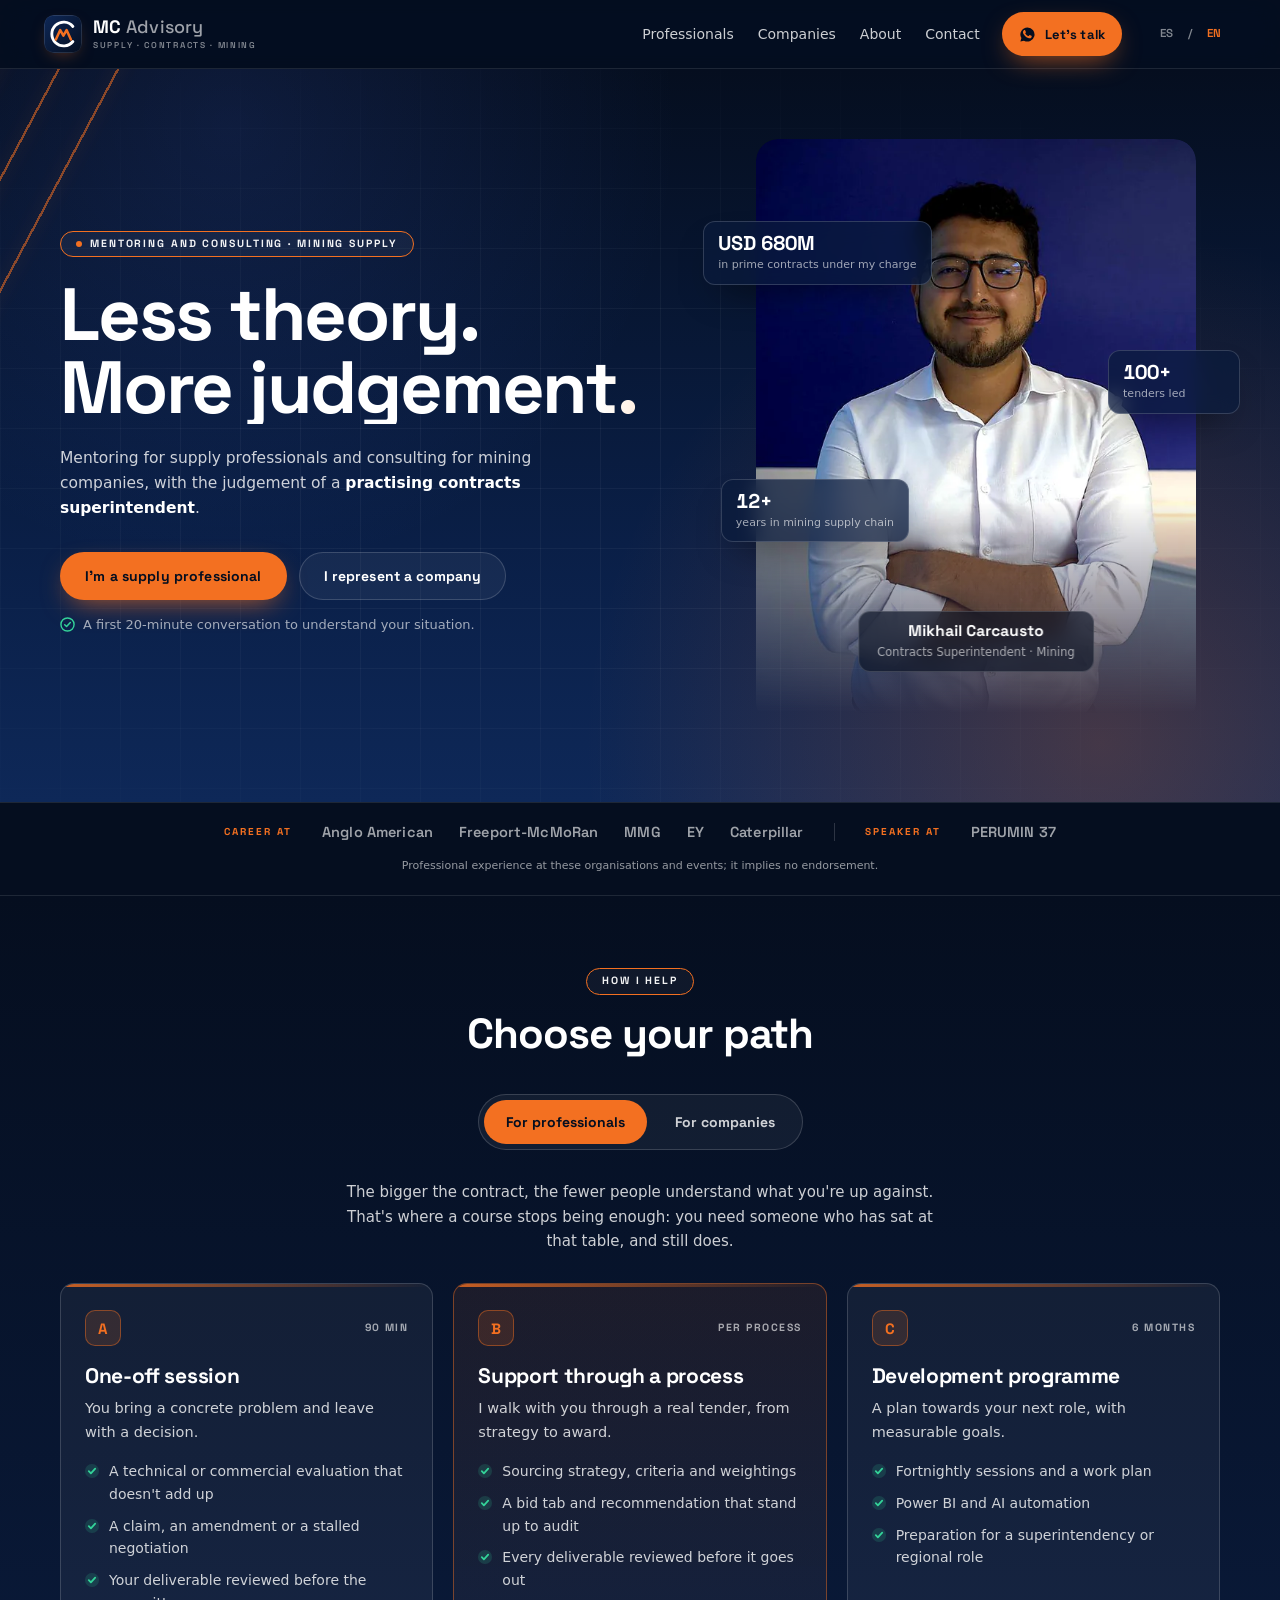
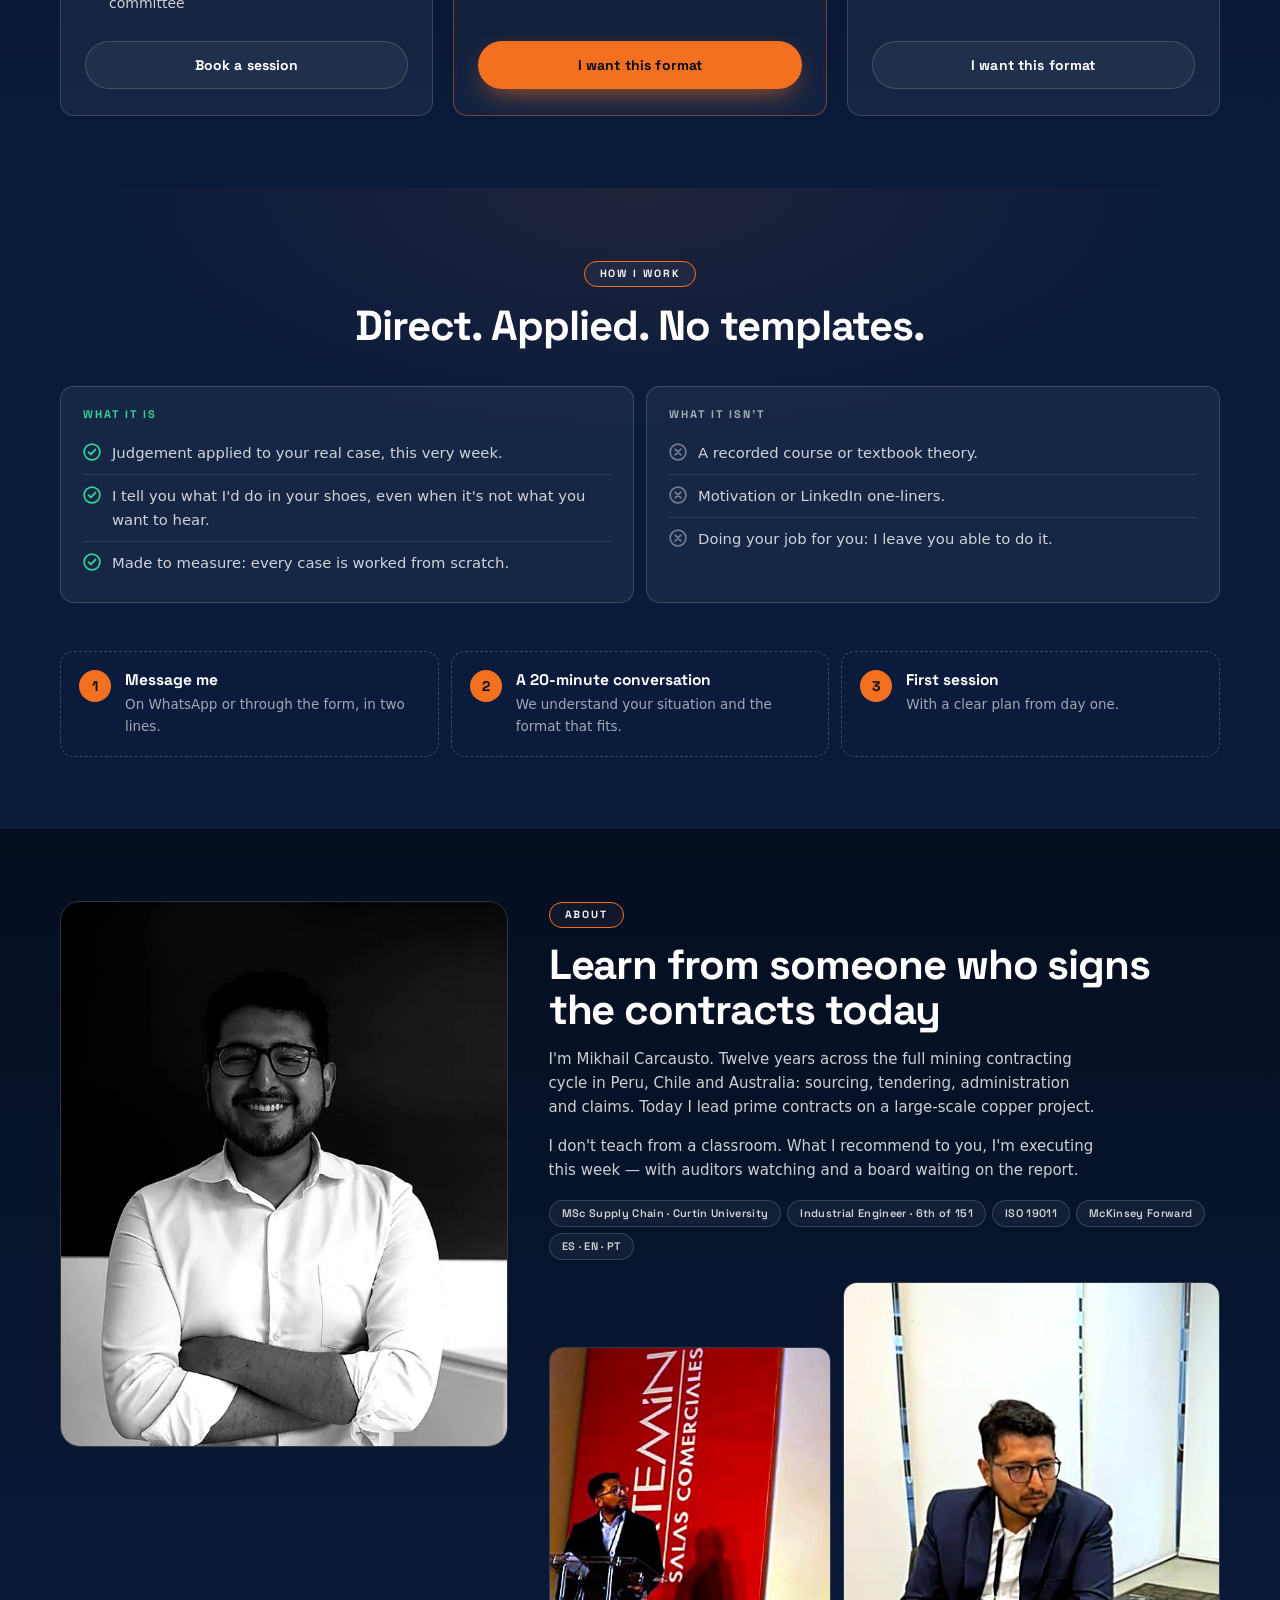
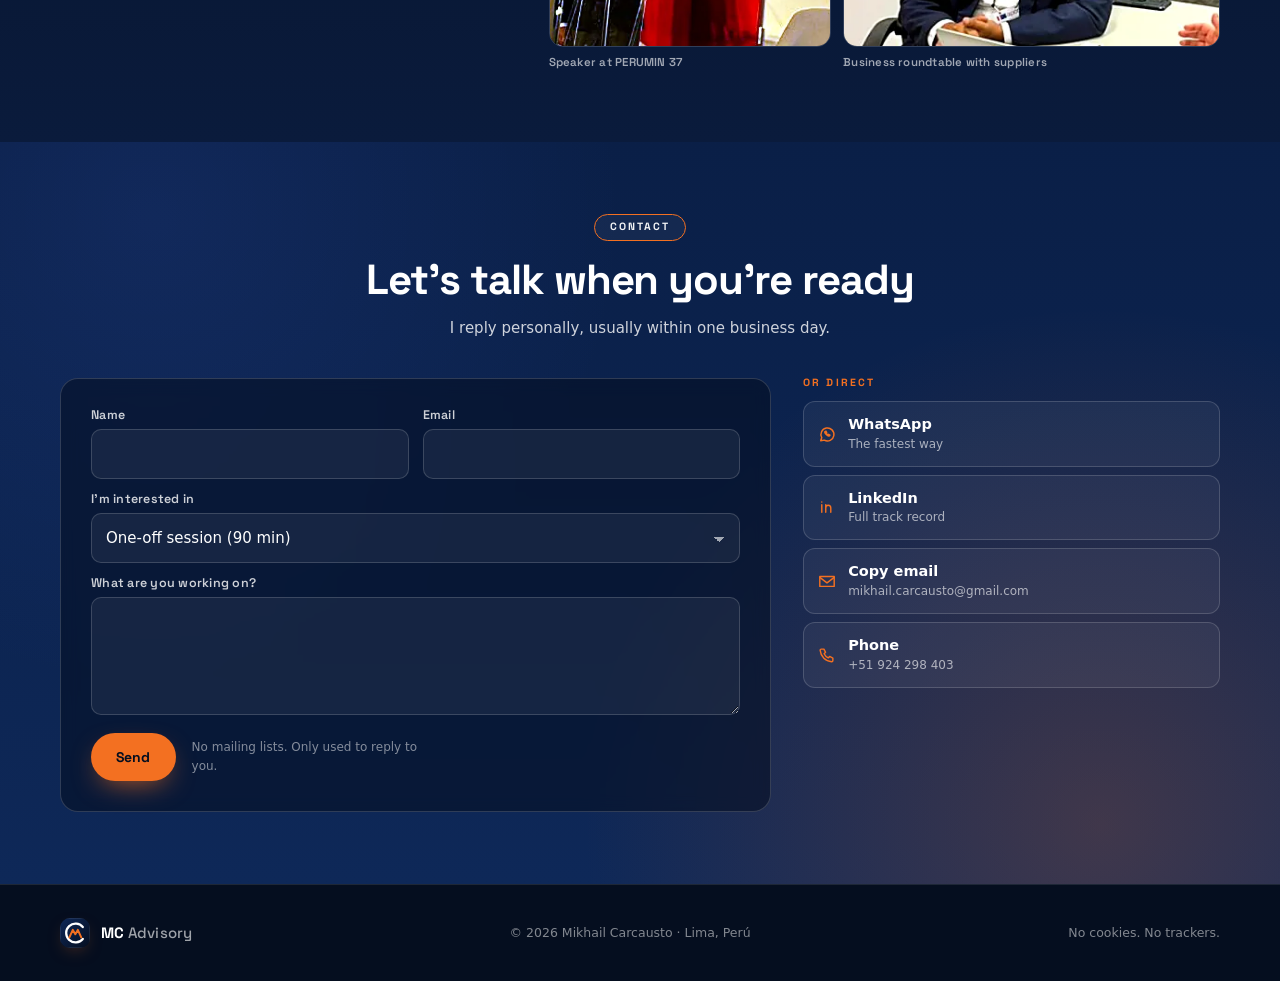
==== commit 2fc35653: "Sitio con foto protagonista y dos publicos: profesionales y empresas Arquitectura de venta tomada de" ====
--- a/index.html
+++ b/index.html
@@ -3,15 +3,15 @@
 <head>
 <meta charset="utf-8">
 <meta name="viewport" content="width=device-width, initial-scale=1">
-<title>MC Advisory — Mentoría en contratos y abastecimiento minero</title>
-<meta name="description" content="Mentoría uno a uno en contratos y abastecimiento minero con un superintendente en ejercicio. Lidera licitaciones y da el salto de cargo.">
+<title>MC Advisory — Mentoría y consultoría en contratos mineros</title>
+<meta name="description" content="Mentoría para profesionales de supply y consultoría para empresas mineras, con un superintendente de contratos en ejercicio. Menos teoría, más criterio.">
 <meta name="author" content="Mikhail Carcausto">
 <meta name="theme-color" content="#050E1F">
 <link rel="canonical" href="https://mikhailcarcausto-rgb.github.io/">
 
 <meta property="og:type" content="website">
 <meta property="og:title" content="MC Advisory — Menos teoría. Más criterio.">
-<meta property="og:description" content="Mentoría en contratos y abastecimiento minero con un superintendente en ejercicio. Para profesionales de supply chain.">
+<meta property="og:description" content="Mentoría para profesionales de supply y consultoría para empresas mineras, con un superintendente de contratos en ejercicio.">
 <meta property="og:url" content="https://mikhailcarcausto-rgb.github.io/">
 <meta property="og:image" content="https://mikhailcarcausto-rgb.github.io/assets/img/og.png">
 <meta name="twitter:card" content="summary_large_image">
@@ -20,9 +20,12 @@
 <link rel="preconnect" href="https://fonts.googleapis.com">
 <link rel="preconnect" href="https://fonts.gstatic.com" crossorigin>
 <!-- Brand font loads off the critical path: first paint happens in the system font,
-     then swaps. Measured on throttled mobile: 3.4 s -> ~2.1 s to first paint. -->
+     then swaps. Measured on throttled mobile: 3.4 s -> ~2.3 s to first paint. -->
 <link rel="preload" as="style" href="https://fonts.googleapis.com/css2?family=Space+Grotesk:wght@500..700&display=swap" onload="this.onload=null;this.rel='stylesheet'">
 <noscript><link rel="stylesheet" href="https://fonts.googleapis.com/css2?family=Space+Grotesk:wght@500..700&display=swap"></noscript>
+<link rel="preload" as="image" type="image/webp" fetchpriority="high"
+      imagesrcset="assets/img/photos/hero-600.webp 600w, assets/img/photos/hero-900.webp 900w"
+      imagesizes="(min-width:960px) 440px, 90vw">
 <link rel="stylesheet" href="assets/css/style.css">
 <script src="assets/js/i18n.js" defer></script>
 <script src="assets/js/site.js" defer></script>
@@ -32,14 +35,15 @@
   "@context": "https://schema.org",
   "@type": "ProfessionalService",
   "name": "MC Advisory",
-  "description": "Mentoría y consultoría en contratos y abastecimiento minero para profesionales de supply chain.",
+  "description": "Mentoría para profesionales de supply chain y consultoría en contratos y abastecimiento para empresas mineras.",
   "url": "https://mikhailcarcausto-rgb.github.io/",
+  "image": "https://mikhailcarcausto-rgb.github.io/assets/img/photos/hero-900.jpg",
   "email": "mikhail.carcausto@gmail.com",
   "telephone": "+51924298403",
   "areaServed": ["Perú", "Chile", "Latinoamérica"],
   "availableLanguage": ["es", "en", "pt"],
   "founder": { "@type": "Person", "name": "Mikhail Carcausto",
-               "jobTitle": "Contracts Lead / Superintendente de Contratos" }
+               "jobTitle": "Superintendente de Contratos" }
 }
 </script>
 </head>
@@ -57,6 +61,8 @@
       <path d="M15 31 L20.5 19 L24.5 26 L28.5 19 L34 31" fill="none" stroke="#F37021" stroke-width="3.2" stroke-linejoin="round" stroke-linecap="round"/>
     </symbol>
     <symbol id="i-wa" viewBox="0 0 24 24"><path fill="currentColor" d="M12 2a10 10 0 0 0-8.6 15.1L2 22l5-1.3A10 10 0 1 0 12 2Zm5.5 14.1c-.2.7-1.3 1.3-1.9 1.3-.5 0-1.1.2-3.6-.8-3-1.3-5-4.4-5.1-4.6-.2-.2-1.3-1.7-1.3-3.2 0-1.5.8-2.3 1.1-2.6.3-.3.6-.4.8-.4h.6c.2 0 .5 0 .7.5l.9 2.2c.1.2.1.4 0 .6l-.4.6-.3.3c-.1.1-.3.3-.1.6.2.3.8 1.3 1.7 2.1 1.2 1 2.1 1.4 2.4 1.5.3.1.5.1.7-.1l1-1.2c.2-.2.4-.2.6-.1l2.1 1c.3.1.5.2.5.4v.9Z"/></symbol>
+    <symbol id="i-ok" viewBox="0 0 16 16"><circle cx="8" cy="8" r="7" fill="none" stroke="currentColor" stroke-width="1.5"/><path d="M5 8.2l2 2 4-4.4" fill="none" stroke="currentColor" stroke-width="1.6" stroke-linecap="round" stroke-linejoin="round"/></symbol>
+    <symbol id="i-no" viewBox="0 0 16 16"><circle cx="8" cy="8" r="7" fill="none" stroke="currentColor" stroke-width="1.5"/><path d="M5.5 5.5l5 5M10.5 5.5l-5 5" fill="none" stroke="currentColor" stroke-width="1.6" stroke-linecap="round"/></symbol>
   </defs>
 </svg>
 
@@ -70,12 +76,13 @@
     </span>
   </a>
   <nav class="hdr__nav" aria-label="Principal">
-    <a href="#formatos" data-i18n="nav.plans">Formatos</a>
-    <a href="#sobre" data-i18n="nav.about">Tu mentor</a>
+    <a href="#servicios" data-tab="pro" data-i18n="nav.pro">Profesionales</a>
+    <a href="#servicios" data-tab="emp" data-i18n="nav.emp">Empresas</a>
+    <a href="#sobre" data-i18n="nav.about">Sobre mí</a>
     <a href="#contacto" data-i18n="nav.contact">Contacto</a>
   </nav>
   <a class="btn btn--primary btn--sm js-wa" href="#contacto">
-    <svg aria-hidden="true"><use href="#i-wa"/></svg><span data-i18n="cta.short">Agenda tu sesión</span>
+    <svg aria-hidden="true"><use href="#i-wa"/></svg><span data-i18n="cta.short">Conversemos</span>
   </a>
   <div class="lang" role="group" aria-label="Idioma / Language">
     <button type="button" data-lang="es" class="is-on">ES</button>
@@ -90,137 +97,177 @@
 <section class="hero" id="top">
   <div class="grid" aria-hidden="true"></div>
   <span class="orb orb--1" aria-hidden="true"></span>
-  <span class="orb orb--2" aria-hidden="true"></span>
 
   <div class="wrap hero__in">
-    <div>
-      <span class="ey"><i aria-hidden="true"></i><span data-i18n="hero.ey">Mentoría · Supply chain · Minería</span></span>
+    <div class="hero__copy">
+      <span class="ey"><i aria-hidden="true"></i><span data-i18n="hero.ey">Mentoría y consultoría · Supply minero</span></span>
       <h1 class="hero__h">
         <span data-i18n="hero.l1">Menos teoría.</span>
         <span class="shine" data-i18n="hero.l2">Más criterio.</span>
       </h1>
-      <p class="hero__p"><span data-i18n="hero.p1">Mentoría en contratos y abastecimiento con un </span><b data-i18n="hero.pb">superintendente en ejercicio</b><span data-i18n="hero.p2">. Para el profesional de supply que quiere liderar los procesos grandes, no solo ejecutarlos.</span></p>
+      <p class="hero__p"><span data-i18n="hero.p1">Mentoría para profesionales de supply y consultoría para empresas mineras, con el criterio de un </span><b data-i18n="hero.pb">superintendente de contratos en ejercicio</b><span data-i18n="hero.p2">.</span></p>
       <div class="hero__act">
-        <a class="btn btn--primary js-wa" href="#contacto"><svg aria-hidden="true"><use href="#i-wa"/></svg><span data-i18n="cta.main">Agenda tu sesión</span></a>
-        <a class="btn btn--glass" href="#formatos" data-i18n="cta.plans">Ver formatos</a>
+        <a class="btn btn--primary" href="#servicios" data-tab="pro" data-i18n="hero.cta1">Soy profesional de supply</a>
+        <a class="btn btn--glass" href="#servicios" data-tab="emp" data-i18n="hero.cta2">Represento a una empresa</a>
       </div>
       <p class="hero__note">
-        <svg viewBox="0 0 16 16" fill="none" aria-hidden="true"><circle cx="8" cy="8" r="7" stroke="currentColor" stroke-width="1.5"/><path d="M5 8.2l2 2 4-4.4" stroke="currentColor" stroke-width="1.6" stroke-linecap="round" stroke-linejoin="round"/></svg>
+        <svg aria-hidden="true"><use href="#i-ok"/></svg>
         <span data-i18n="hero.note">Primera conversación de 20 minutos para entender tu caso.</span>
       </p>
     </div>
 
-    <aside class="card" aria-label="Mikhail Carcausto">
-      <div class="card__id">
-        <svg aria-hidden="true"><use href="#mc"/></svg>
-        <div><b>Mikhail Carcausto</b><span data-i18n="card.role">Contracts Lead · Superintendente de contratos</span></div>
-      </div>
-      <div class="kpis">
-        <div class="kt"><b data-count="680" data-pre="USD " data-suf="M">USD 680M</b><span data-i18n="kpi.1">en contratos prime a cargo</span></div>
-        <div class="kt"><b data-count="100" data-suf="+">100+</b><span data-i18n="kpi.2">licitaciones lideradas</span></div>
-        <div class="kt"><b data-count="12" data-suf="+">12+</b><span data-i18n="kpi.3">años en supply minero</span></div>
-        <div class="kt"><b data-count="3">3</b><span data-i18n="kpi.4">países: Perú, Chile y Australia</span></div>
-      </div>
-      <ul class="chips">
-        <li>Curtin University</li><li>ISO 19011</li><li>Power Platform</li><li>ES · EN · PT</li>
+    <figure class="hero__fig">
+      <picture>
+        <source type="image/webp" srcset="assets/img/photos/hero-600.webp 600w, assets/img/photos/hero-900.webp 900w" sizes="(min-width:960px) 440px, 90vw">
+        <img src="assets/img/photos/hero-900.jpg" srcset="assets/img/photos/hero-600.jpg 600w, assets/img/photos/hero-900.jpg 900w"
+             sizes="(min-width:960px) 440px, 90vw" width="900" height="1198" fetchpriority="high"
+             alt="Mikhail Carcausto, superintendente de contratos, de brazos cruzados frente a una pared azul" data-i18n-alt="hero.alt">
+      </picture>
+      <figcaption class="plate">
+        <b>Mikhail Carcausto</b>
+        <span data-i18n="plate.role">Superintendente de contratos · Minería</span>
+      </figcaption>
+      <ul class="float" aria-label="Trayectoria en cifras">
+        <li class="float__a"><b data-count="680" data-pre="USD " data-suf="M">USD 680M</b><span data-i18n="kpi.1">en contratos prime a cargo</span></li>
+        <li class="float__b"><b data-count="100" data-suf="+">100+</b><span data-i18n="kpi.2">licitaciones lideradas</span></li>
+        <li class="float__c"><b data-count="12" data-suf="+">12+</b><span data-i18n="kpi.3">años en supply minero</span></li>
       </ul>
-    </aside>
-  </div>
-</section>
-
-<!-- ══ TRUST ══ -->
+    </figure>
+  </div>
+</section>
+
+<!-- ══ AUTHORITY ══ -->
 <section class="strip" aria-label="Trayectoria">
   <div class="wrap strip__in">
-    <span class="strip__lbl" data-i18n="strip.lbl">Formado en</span>
+    <span class="strip__lbl" data-i18n="strip.lbl">Trayectoria en</span>
     <ul>
       <li>Anglo American</li><li>Freeport-McMoRan</li><li>MMG</li><li>EY</li><li>Caterpillar</li>
     </ul>
-    <p class="strip__note" data-i18n="strip.note">Experiencia laboral en estas organizaciones; no implica su respaldo.</p>
-  </div>
-</section>
-
-<!-- ══ FORMATOS ══ -->
-<section class="sec sec--a" id="formatos">
+    <span class="strip__sep" aria-hidden="true"></span>
+    <span class="strip__lbl" data-i18n="strip.lbl2">Expositor en</span>
+    <ul><li>PERUMIN 37</li></ul>
+    <p class="strip__note" data-i18n="strip.note">Experiencia profesional en estas organizaciones y eventos; no implica su respaldo.</p>
+  </div>
+</section>
+
+<!-- ══ SERVICIOS (dos públicos, una sección) ══ -->
+<section class="sec sec--a" id="servicios">
   <div class="wrap">
     <div class="sec__head">
-      <span class="ey" data-i18n="plans.ey">Formatos</span>
-      <h2 data-i18n="plans.h">Elige cómo trabajamos</h2>
-      <p class="sec__lead" data-i18n="plans.lead">Tres formatos según dónde estás hoy. Todos uno a uno, en español o en inglés.</p>
-    </div>
-
-    <div class="plans">
-      <article class="plan">
-        <div class="plan__top"><span class="plan__n">A</span><span class="plan__dur" data-i18n="p1.dur">90 min</span></div>
-        <h3 data-i18n="p1.h">Sesión puntual</h3>
-        <p data-i18n="p1.p">Traes un problema concreto y sales con una decisión.</p>
-        <ul>
-          <li data-i18n="p1.b1">Una evaluación técnica o comercial que no cuadra</li>
-          <li data-i18n="p1.b2">Un reclamo, una adenda o una negociación trabada</li>
-          <li data-i18n="p1.b3">Tu entregable revisado antes de que llegue al comité</li>
-        </ul>
-        <p class="plan__fit"><b data-i18n="fit">Ideal si:</b> <span data-i18n="p1.fit">tienes un plazo encima.</span></p>
-        <a class="btn btn--glass js-pick" data-plan="sesion" href="#contacto" data-i18n="p1.cta">Agendar sesión</a>
-      </article>
-
-      <article class="plan">
-        <div class="plan__top"><span class="plan__n">B</span><span class="plan__dur" data-i18n="p2.dur">Por proceso</span></div>
-        <h3 data-i18n="p2.h">Acompañamiento en proceso</h3>
-        <p data-i18n="p2.p">Te acompaño en una licitación real, de la estrategia a la adjudicación.</p>
-        <ul>
-          <li data-i18n="p2.b1">Estrategia de abastecimiento, criterios y pesos</li>
-          <li data-i18n="p2.b2">Bid tab y recomendación que resisten una auditoría</li>
-          <li data-i18n="p2.b3">Cada entregable revisado antes de enviarlo</li>
-        </ul>
-        <p class="plan__fit"><b data-i18n="fit">Ideal si:</b> <span data-i18n="p2.fit">lideras tu primera licitación grande.</span></p>
-        <a class="btn btn--primary js-pick" data-plan="proceso" href="#contacto" data-i18n="p2.cta">Quiero este formato</a>
-      </article>
-
-      <article class="plan">
-        <div class="plan__top"><span class="plan__n">C</span><span class="plan__dur" data-i18n="p3.dur">6 meses</span></div>
-        <h3 data-i18n="p3.h">Programa de desarrollo</h3>
-        <p data-i18n="p3.p">Un plan hacia tu siguiente cargo, con objetivos medibles.</p>
-        <ul>
-          <li data-i18n="p3.b1">Sesiones quincenales y un plan de trabajo</li>
-          <li data-i18n="p3.b2">Herramientas: Power BI y automatización con IA</li>
-          <li data-i18n="p3.b3">Preparación para superintendencia o rol regional</li>
-        </ul>
-        <p class="plan__fit"><b data-i18n="fit">Ideal si:</b> <span data-i18n="p3.fit">vas por tu siguiente cargo.</span></p>
-        <a class="btn btn--glass js-pick" data-plan="programa" href="#contacto" data-i18n="p3.cta">Quiero este formato</a>
-      </article>
-    </div>
-  </div>
-</section>
-
-<!-- ══ LOGROS + PASOS ══ -->
-<section class="sec sec--b" id="logros">
+      <span class="ey" data-i18n="svc.ey">Cómo te ayudo</span>
+      <h2 data-i18n="svc.h">Elige tu camino</h2>
+    </div>
+
+    <div class="tabs" role="tablist" aria-label="Tipo de cliente">
+      <button type="button" role="tab" id="tab-pro" aria-controls="panel-pro" aria-selected="true" data-i18n="tab.pro">Para profesionales</button>
+      <button type="button" role="tab" id="tab-emp" aria-controls="panel-emp" aria-selected="false" tabindex="-1" data-i18n="tab.emp">Para empresas</button>
+    </div>
+
+    <div class="panel" role="tabpanel" id="panel-pro" aria-labelledby="tab-pro">
+      <p class="panel__lead" data-i18n="pro.lead">Mientras más grande el contrato, menos gente entiende lo que estás enfrentando. Ahí un curso ya no alcanza: necesitas a alguien que haya estado en esa mesa, y que siga estándolo.</p>
+      <div class="plans">
+        <article class="plan">
+          <div class="plan__top"><span class="plan__n">A</span><span class="plan__dur" data-i18n="p1.dur">90 min</span></div>
+          <h3 data-i18n="p1.h">Sesión puntual</h3>
+          <p data-i18n="p1.p">Traes un problema concreto y sales con una decisión.</p>
+          <ul>
+            <li data-i18n="p1.b1">Una evaluación técnica o comercial que no cuadra</li>
+            <li data-i18n="p1.b2">Un reclamo, una adenda o una negociación trabada</li>
+            <li data-i18n="p1.b3">Tu entregable revisado antes del comité</li>
+          </ul>
+          <a class="btn btn--glass js-pick" data-plan="sesion" href="#contacto" data-i18n="p1.cta">Agendar sesión</a>
+        </article>
+        <article class="plan plan--hi">
+          <div class="plan__top"><span class="plan__n">B</span><span class="plan__dur" data-i18n="p2.dur">Por proceso</span></div>
+          <h3 data-i18n="p2.h">Acompañamiento en proceso</h3>
+          <p data-i18n="p2.p">Te acompaño en una licitación real, de la estrategia a la adjudicación.</p>
+          <ul>
+            <li data-i18n="p2.b1">Estrategia de abastecimiento, criterios y pesos</li>
+            <li data-i18n="p2.b2">Bid tab y recomendación que resisten una auditoría</li>
+            <li data-i18n="p2.b3">Cada entregable revisado antes de enviarlo</li>
+          </ul>
+          <a class="btn btn--primary js-pick" data-plan="proceso" href="#contacto" data-i18n="p2.cta">Quiero este formato</a>
+        </article>
+        <article class="plan">
+          <div class="plan__top"><span class="plan__n">C</span><span class="plan__dur" data-i18n="p3.dur">6 meses</span></div>
+          <h3 data-i18n="p3.h">Programa de desarrollo</h3>
+          <p data-i18n="p3.p">Un plan hacia tu siguiente cargo, con objetivos medibles.</p>
+          <ul>
+            <li data-i18n="p3.b1">Sesiones quincenales y plan de trabajo</li>
+            <li data-i18n="p3.b2">Power BI y automatización con IA</li>
+            <li data-i18n="p3.b3">Preparación para superintendencia o rol regional</li>
+          </ul>
+          <a class="btn btn--glass js-pick" data-plan="programa" href="#contacto" data-i18n="p3.cta">Quiero este formato</a>
+        </article>
+      </div>
+    </div>
+
+    <div class="panel" role="tabpanel" id="panel-emp" aria-labelledby="tab-emp" hidden>
+      <p class="panel__lead" data-i18n="emp.lead">Tu equipo de contratos debería estar negociando, no redactando. Construyo los sistemas que le devuelven ese tiempo, dentro de tus propias herramientas y sin plataformas nuevas que licenciar.</p>
+      <div class="plans">
+        <article class="plan">
+          <div class="plan__top"><span class="plan__n">1</span><span class="plan__dur" data-i18n="e1.dur">2 semanas</span></div>
+          <h3 data-i18n="e1.h">Diagnóstico del ciclo</h3>
+          <p data-i18n="e1.p">Dónde se atasca tu ciclo de contratación, medido y con números.</p>
+          <ul>
+            <li data-i18n="e1.b1">Mapa del proceso real, no el del manual</li>
+            <li data-i18n="e1.b2">Tiempos por etapa y cuellos de botella</li>
+            <li data-i18n="e1.b3">Qué automatizar primero y qué no tocar</li>
+          </ul>
+          <a class="btn btn--glass js-pick" data-plan="empresa" href="#contacto" data-i18n="e.cta">Consultar para mi empresa</a>
+        </article>
+        <article class="plan plan--hi">
+          <div class="plan__top"><span class="plan__n">2</span><span class="plan__dur" data-i18n="e2.dur">3–6 semanas</span></div>
+          <h3 data-i18n="e2.h">Automatización documental</h3>
+          <p data-i18n="e2.p">Cartas de adjudicación, memos y actas con tu formato exacto, en minutos.</p>
+          <ul>
+            <li data-i18n="e2.b1">Agente de IA que redacta con el estilo de tu casa</li>
+            <li data-i18n="e2.b2">Auditoría que bloquea cifras sin sustento</li>
+            <li data-i18n="e2.b3">De 4 horas a 2 minutos por carta, ya probado</li>
+          </ul>
+          <a class="btn btn--primary js-pick" data-plan="empresa" href="#contacto" data-i18n="e.cta">Consultar para mi empresa</a>
+        </article>
+        <article class="plan">
+          <div class="plan__top"><span class="plan__n">3</span><span class="plan__dur" data-i18n="e3.dur">Por categoría</span></div>
+          <h3 data-i18n="e3.h">Sourcing y licitaciones</h3>
+          <p data-i18n="e3.p">Procesos competitivos defendibles, de la estrategia a la firma.</p>
+          <ul>
+            <li data-i18n="e3.b1">Estrategia de abastecimiento por categoría</li>
+            <li data-i18n="e3.b2">Criterios, pesos y bid tab trazables</li>
+            <li data-i18n="e3.b3">Reportería ejecutiva en Power BI</li>
+          </ul>
+          <a class="btn btn--glass js-pick" data-plan="empresa" href="#contacto" data-i18n="e.cta">Consultar para mi empresa</a>
+        </article>
+      </div>
+    </div>
+  </div>
+</section>
+
+<!-- ══ ENFOQUE ══ -->
+<section class="sec sec--b" id="enfoque">
   <div class="wrap">
     <div class="sec__head">
-      <span class="ey" data-i18n="wins.ey">Para tu carrera</span>
-      <h2 data-i18n="wins.h">Lo que vas a poder hacer</h2>
-    </div>
-    <ul class="wins">
-      <li>
-        <svg viewBox="0 0 32 32" fill="none" aria-hidden="true"><circle cx="16" cy="16" r="12" stroke="currentColor" stroke-width="2"/><circle cx="16" cy="16" r="6" stroke="currentColor" stroke-width="2"/><circle cx="16" cy="16" r="2" fill="currentColor"/></svg>
-        <b data-i18n="w1.h">Liderar una licitación de alto valor</b>
-        <span data-i18n="w1.p">Con criterios y pesos que resisten una auditoría.</span>
-      </li>
-      <li>
-        <svg viewBox="0 0 32 32" fill="none" aria-hidden="true"><path d="M16 4 L27 9 V16 C27 22 22 27 16 29 C10 27 5 22 5 16 V9 Z" stroke="currentColor" stroke-width="2" stroke-linejoin="round"/><path d="M11 16 L14.5 19.5 L21 12.5" stroke="currentColor" stroke-width="2" stroke-linecap="round" stroke-linejoin="round"/></svg>
-        <b data-i18n="w2.h">Defender tu recomendación en comité</b>
-        <span data-i18n="w2.p">Sabiendo qué van a preguntar antes de que pregunten.</span>
-      </li>
-      <li>
-        <svg viewBox="0 0 32 32" fill="none" aria-hidden="true"><path d="M5 27 H27" stroke="currentColor" stroke-width="2"/><rect x="8" y="17" width="4" height="10" fill="currentColor" opacity=".5"/><rect x="14" y="12" width="4" height="15" fill="currentColor" opacity=".75"/><rect x="20" y="6" width="4" height="21" fill="currentColor"/></svg>
-        <b data-i18n="w3.h">Automatizar tu propio reporte</b>
-        <span data-i18n="w3.p">Power BI y agentes de IA aplicados a tu trabajo diario.</span>
-      </li>
-      <li>
-        <svg viewBox="0 0 32 32" fill="none" aria-hidden="true"><path d="M6 26 L13 17 L18 21 L26 9" stroke="currentColor" stroke-width="2" stroke-linecap="round" stroke-linejoin="round"/><path d="M19 9 H26 V16" stroke="currentColor" stroke-width="2" stroke-linecap="round" stroke-linejoin="round"/></svg>
-        <b data-i18n="w4.h">Dar el salto de cargo</b>
-        <span data-i18n="w4.p">A superintendencia o a un rol regional, con un plan.</span>
-      </li>
-    </ul>
-
+      <span class="ey" data-i18n="ap.ey">Cómo trabajo</span>
+      <h2 data-i18n="ap.h">Directo. Aplicado. Sin plantillas.</h2>
+    </div>
+    <div class="isnot">
+      <div class="isnot__col isnot__col--yes">
+        <h3 data-i18n="ap.yes">Lo que es</h3>
+        <ul>
+          <li><svg aria-hidden="true"><use href="#i-ok"/></svg><span data-i18n="ap.y1">Criterio aplicado a tu caso real, esta misma semana.</span></li>
+          <li><svg aria-hidden="true"><use href="#i-ok"/></svg><span data-i18n="ap.y2">Te digo lo que yo haría en tu lugar, aunque no sea lo que quieres oír.</span></li>
+          <li><svg aria-hidden="true"><use href="#i-ok"/></svg><span data-i18n="ap.y3">Hecho a tu medida: cada caso se trabaja desde cero.</span></li>
+        </ul>
+      </div>
+      <div class="isnot__col isnot__col--no">
+        <h3 data-i18n="ap.no">Lo que no es</h3>
+        <ul>
+          <li><svg aria-hidden="true"><use href="#i-no"/></svg><span data-i18n="ap.n1">Un curso grabado ni teoría de manual.</span></li>
+          <li><svg aria-hidden="true"><use href="#i-no"/></svg><span data-i18n="ap.n2">Motivación ni frases para LinkedIn.</span></li>
+          <li><svg aria-hidden="true"><use href="#i-no"/></svg><span data-i18n="ap.n3">Hacer tu trabajo por ti: te dejo capaz de hacerlo.</span></li>
+        </ul>
+      </div>
+    </div>
     <ol class="steps" aria-label="Cómo empezamos">
       <li><div><b data-i18n="s1.h">Escríbeme</b><span data-i18n="s1.p">Por WhatsApp o el formulario, en dos líneas.</span></div></li>
       <li><div><b data-i18n="s2.h">Conversación de 20 min</b><span data-i18n="s2.p">Entendemos tu caso y el formato que te conviene.</span></div></li>
@@ -229,21 +276,48 @@
   </div>
 </section>
 
-<!-- ══ SOBRE ══ -->
+<!-- ══ SOBRE MÍ ══ -->
 <section class="sec sec--a" id="sobre">
   <div class="wrap about">
-    <div>
-      <span class="ey" data-i18n="me.ey">Tu mentor</span>
+    <figure class="about__photo">
+      <picture>
+        <source type="image/webp" srcset="assets/img/photos/retrato-bn-600.webp 600w, assets/img/photos/retrato-bn-900.webp 900w" sizes="(min-width:900px) 420px, 90vw">
+        <img src="assets/img/photos/retrato-bn-900.jpg" srcset="assets/img/photos/retrato-bn-600.jpg 600w, assets/img/photos/retrato-bn-900.jpg 900w"
+             sizes="(min-width:900px) 420px, 90vw" width="900" height="1098" loading="lazy" decoding="async"
+             alt="Retrato en blanco y negro de Mikhail Carcausto sonriendo" data-i18n-alt="about.alt">
+      </picture>
+    </figure>
+    <div class="about__txt">
+      <span class="ey" data-i18n="me.ey">Sobre mí</span>
       <h2 data-i18n="me.h">Aprende de quien firma los contratos hoy</h2>
-      <p data-i18n="me.p1">Soy Mikhail Carcausto, Contracts Lead en minería de gran escala. Doce años en el ciclo completo de contratación entre Perú, Chile y Australia: sourcing, licitaciones, administración y reclamos.</p>
+      <p data-i18n="me.p1">Soy Mikhail Carcausto. Doce años en el ciclo completo de contratación minera, entre Perú, Chile y Australia: sourcing, licitaciones, administración y reclamos. Hoy lidero contratos prime en un proyecto de cobre de gran escala.</p>
       <p data-i18n="me.p2">No enseño desde un aula. Lo que te recomiendo lo estoy ejecutando esta semana, con auditores encima y un directorio esperando el reporte.</p>
-    </div>
-    <ul class="facts">
-      <li><svg viewBox="0 0 24 24" fill="none" aria-hidden="true"><path d="M3 9 L12 4 L21 9 L12 14 Z" stroke="currentColor" stroke-width="1.8" stroke-linejoin="round"/><path d="M7 11.5 V16 C7 17.5 9.5 19 12 19 C14.5 19 17 17.5 17 16 V11.5" stroke="currentColor" stroke-width="1.8"/></svg><div><b data-i18n="f1.h">Máster en Supply Chain Management</b><span data-i18n="f1.p">Curtin University, Australia · beca por mérito</span></div></li>
-      <li><svg viewBox="0 0 24 24" fill="none" aria-hidden="true"><path d="M12 3 L14.6 8.3 L20.5 9.2 L16.2 13.3 L17.2 19.2 L12 16.4 L6.8 19.2 L7.8 13.3 L3.5 9.2 L9.4 8.3 Z" stroke="currentColor" stroke-width="1.8" stroke-linejoin="round"/></svg><div><b data-i18n="f2.h">Ingeniero Industrial</b><span data-i18n="f2.p">UCSP · 6.º de 151, orador de promoción</span></div></li>
-      <li><svg viewBox="0 0 24 24" fill="none" aria-hidden="true"><path d="M12 3 L20 6.5 V12 C20 16.5 16.5 20 12 21 C7.5 20 4 16.5 4 12 V6.5 Z" stroke="currentColor" stroke-width="1.8" stroke-linejoin="round"/><path d="M8.5 12 L11 14.5 L15.5 9.5" stroke="currentColor" stroke-width="1.8" stroke-linecap="round" stroke-linejoin="round"/></svg><div><b data-i18n="f3.h">Auditor ISO 19011 · McKinsey Forward</b><span data-i18n="f3.p">Certificaciones</span></div></li>
-      <li><svg viewBox="0 0 24 24" fill="none" aria-hidden="true"><circle cx="12" cy="12" r="9" stroke="currentColor" stroke-width="1.8"/><path d="M3 12 H21 M12 3 C15 6.5 15 17.5 12 21 C9 17.5 9 6.5 12 3 Z" stroke="currentColor" stroke-width="1.8"/></svg><div><b data-i18n="f4.h">Español, inglés y portugués</b><span data-i18n="f4.p">Mentoría en los tres idiomas</span></div></li>
-    </ul>
+      <ul class="chips">
+        <li data-i18n="c1">Máster Supply Chain · Curtin University</li>
+        <li data-i18n="c2">Ing. Industrial · 6.º de 151</li>
+        <li>ISO 19011</li>
+        <li>McKinsey Forward</li>
+        <li>ES · EN · PT</li>
+      </ul>
+      <div class="gallery">
+        <figure>
+          <picture>
+            <source type="image/webp" srcset="assets/img/photos/perumin-415.webp">
+            <img src="assets/img/photos/perumin-415.jpg" width="415" height="948" loading="lazy" decoding="async"
+                 alt="Mikhail Carcausto exponiendo en el podio de PERUMIN 37" data-i18n-alt="g1.alt">
+          </picture>
+          <figcaption data-i18n="g1.cap">Expositor en PERUMIN 37</figcaption>
+        </figure>
+        <figure>
+          <picture>
+            <source type="image/webp" srcset="assets/img/photos/reunion-405.webp">
+            <img src="assets/img/photos/reunion-405.jpg" width="405" height="392" loading="lazy" decoding="async"
+                 alt="Mikhail Carcausto en una rueda de negocios con proveedores" data-i18n-alt="g2.alt">
+          </picture>
+          <figcaption data-i18n="g2.cap">Rueda de negocios con proveedores</figcaption>
+        </figure>
+      </div>
+    </div>
   </div>
 </section>
 
@@ -259,8 +333,8 @@
 <section class="sec sec--cta" id="contacto">
   <div class="wrap">
     <div class="sec__head">
-      <span class="ey" data-i18n="ct.ey">Empecemos</span>
-      <h2 data-i18n="ct.h">Cuéntame en qué estás</h2>
+      <span class="ey" data-i18n="ct.ey">Contacto</span>
+      <h2 data-i18n="ct.h">Hablemos cuando estés listo</h2>
       <p class="sec__lead" data-i18n="ct.lead">Respondo personalmente, normalmente dentro de un día hábil.</p>
     </div>
 
@@ -276,13 +350,13 @@
             <input id="f-mail" name="email" type="email" autocomplete="email" required>
           </p>
           <p class="fld fld--full">
-            <label for="f-plan" data-i18n="ct.f.plan">Formato de interés</label>
+            <label for="f-plan" data-i18n="ct.f.plan">Me interesa</label>
             <select id="f-plan" name="plan">
               <option value="sesion" data-i18n="ct.o.sesion">Sesión puntual (90 min)</option>
               <option value="proceso" data-i18n="ct.o.proceso">Acompañamiento en proceso</option>
               <option value="programa" data-i18n="ct.o.programa">Programa de desarrollo (6 meses)</option>
+              <option value="empresa" data-i18n="ct.o.empresa">Consultoría para mi empresa</option>
               <option value="nose" data-i18n="ct.o.nose">Aún no lo sé</option>
-              <option value="empresa" data-i18n="ct.o.empresa">Consultoría para mi empresa</option>
             </select>
           </p>
           <p class="fld fld--full">
@@ -303,7 +377,6 @@
       <aside class="direct">
         <h3 data-i18n="ct.direct">O directo</h3>
         <ul class="direct__list" id="channels"></ul>
-        <p class="biz"><span data-i18n="ct.biz">¿Representas a una minera o a un proveedor? También hago consultoría en contratos y abastecimiento. Elige </span><a href="#contacto" class="js-pick" data-plan="empresa" data-i18n="ct.bizlink">"Consultoría para mi empresa"</a><span data-i18n="ct.biz2"> en el formulario.</span></p>
       </aside>
     </div>
   </div>
@@ -321,6 +394,5 @@
     <span data-i18n="ftr.note">Sin cookies. Sin rastreadores.</span>
   </div>
 </footer>
-
 </body>
 </html>
--- a/assets/css/style.css
+++ b/assets/css/style.css
@@ -1,7 +1,7 @@
 /* ═══════════════════════════════════════════════════════════
    MC Advisory — mentoría en contratos y abastecimiento minero
    Visual language lifted from the C&P "cube" report: navy ramp
-   ground, corporate orange, 118° light slashes, a drifting 60px grid,
+   ground, signal orange, 118° light slashes, a drifting 60px grid,
    glass tiles, pill eyebrows, a shimmer sweep across the title.
    ═══════════════════════════════════════════════════════════ */
 
@@ -10,7 +10,7 @@
   --n1:#0A1B3C;
   --n2:#0A1F47;
   --n3:#0E2858;
-  --orange:#F37021;      /* corporate orange */
+  --orange:#F37021;      /* signal orange */
   --orange-lt:#FFA866;
   --orange-soft:#FFC08A;
   --green:#34D399;
@@ -127,7 +127,6 @@
 @keyframes gd{0%{background-position:0 0,0 0}100%{background-position:60px 60px,60px 60px}}
 .orb{position:absolute;border:1.2px solid rgba(255,255,255,.14);border-radius:50%;pointer-events:none;animation:drift 9s ease-in-out infinite}
 .orb--1{width:64px;height:64px;right:7%;top:15%}
-.orb--2{width:140px;height:140px;right:-40px;bottom:12%;border-color:rgba(243,112,33,.28);animation-delay:-3s}
 @keyframes drift{0%,100%{transform:translateY(0)}50%{transform:translateY(-12px)}}
 
 .hero__in{
@@ -153,38 +152,6 @@
 .hero__note{margin:14px 0 0;display:flex;align-items:center;gap:8px;font-size:13px;color:var(--t3)}
 .hero__note svg{width:15px;height:15px;color:var(--green);flex:none}
 
-/* the mentor card — stands in for a portrait */
-.card{
-  position:relative;border-radius:18px;padding:24px;
-  background:linear-gradient(160deg,rgba(255,255,255,.08),rgba(255,255,255,.03));
-  border:1px solid var(--edge);backdrop-filter:blur(10px);
-  box-shadow:0 30px 70px -34px rgba(0,0,0,.8);
-}
-.card::after{
-  content:"";position:absolute;inset:-1px;border-radius:18px;pointer-events:none;padding:1px;
-  background:linear-gradient(135deg,rgba(243,112,33,.6),transparent 32%,transparent 68%,rgba(80,120,255,.45));
-  -webkit-mask:linear-gradient(#000 0 0) content-box,linear-gradient(#000 0 0);
-  -webkit-mask-composite:xor;mask-composite:exclude;
-}
-.card__id{display:flex;align-items:center;gap:14px}
-.card__id svg{width:56px;height:56px;border-radius:14px;flex:none}
-.card__id b{display:block;font:700 19px/1.2 var(--f-disp)}
-.card__id span{display:block;margin-top:3px;font-size:13px;color:var(--t3)}
-.kpis{display:grid;grid-template-columns:1fr 1fr;gap:9px;margin-top:20px}
-.kt{
-  border-radius:10px;padding:13px 14px;background:var(--glass);border:1px solid var(--edge);
-  animation:ti .7s cubic-bezier(.2,.7,.2,1) both;
-}
-.kt:nth-child(2){animation-delay:.08s}.kt:nth-child(3){animation-delay:.16s}.kt:nth-child(4){animation-delay:.24s}
-@keyframes ti{from{opacity:0;transform:translateY(8px)}to{opacity:1;transform:none}}
-.kt b{display:block;font:700 22px/1.05 var(--f-disp);color:#fff;font-variant-numeric:tabular-nums;letter-spacing:-.01em}
-.kt span{display:block;margin-top:5px;font-size:11.5px;line-height:1.35;color:var(--t3)}
-.chips{list-style:none;display:flex;flex-wrap:wrap;gap:6px;margin:16px 0 0;padding:0}
-.chips li{
-  padding:6px 11px;border-radius:999px;background:var(--glass);border:1px solid var(--edge);
-  font:600 10.5px/1 var(--f-disp);letter-spacing:.04em;color:var(--t2);
-}
-
 /* ── trust strip ────────────────────────────────────────── */
 .strip{background:var(--n0);border-block:1px solid var(--edge-2);padding:20px 0}
 .strip__in{display:flex;flex-wrap:wrap;align-items:center;justify-content:center;gap:10px 30px}
@@ -194,10 +161,10 @@
 .strip__note{width:100%;text-align:center;margin:6px 0 0;font-size:11px;color:rgba(255,255,255,.58)}
 
 /* ── sections ───────────────────────────────────────────── */
-.sec{position:relative;padding:clamp(56px,7vw,92px) 0}
+.sec{position:relative;padding:clamp(48px,5.6vw,78px) 0}
 .sec--a{background:linear-gradient(180deg,var(--n0),var(--n1))}
 .sec--b{background:radial-gradient(70% 60% at 50% 0%,rgba(243,112,33,.09),transparent 65%),var(--n1)}
-.sec__head{max-width:640px;margin:0 auto clamp(30px,3.6vw,46px);text-align:center}
+.sec__head{max-width:640px;margin:0 auto clamp(24px,3vw,38px);text-align:center}
 .sec__head .ey{margin-bottom:16px}
 .sec h2{margin:0;font:700 clamp(28px,3.6vw,42px)/1.08 var(--f-disp);letter-spacing:-.025em}
 .sec__lead{margin:14px auto 0;color:var(--t2);max-width:54ch}
@@ -230,18 +197,7 @@
   content:"";position:absolute;left:0;top:4px;width:14px;height:14px;border-radius:50%;
   background:rgba(52,211,153,.16) url("data:image/svg+xml,%3Csvg xmlns='http://www.w3.org/2000/svg' viewBox='0 0 14 14'%3E%3Cpath d='M3.8 7.2l2.1 2.1 4.3-4.6' fill='none' stroke='%2334D399' stroke-width='1.8' stroke-linecap='round' stroke-linejoin='round'/%3E%3C/svg%3E") center/14px no-repeat;
 }
-.plan__fit{margin:auto 0 0;padding-top:16px;border-top:1px solid var(--edge-2);font-size:12.5px;color:var(--t3)}
-.plan__fit b{color:var(--orange-lt);font-weight:600}
 .plan .btn{margin-top:16px;width:100%}
-
-/* ── outcomes ───────────────────────────────────────────── */
-.wins{list-style:none;margin:0;padding:0;display:grid;gap:12px}
-@media (min-width:640px){.wins{grid-template-columns:1fr 1fr}}
-@media (min-width:1000px){.wins{grid-template-columns:repeat(4,1fr)}}
-.wins li{border-radius:var(--r);padding:22px 20px;background:var(--glass);border:1px solid var(--edge)}
-.wins svg{width:30px;height:30px;color:var(--orange)}
-.wins b{display:block;margin-top:14px;font:700 16.5px/1.25 var(--f-disp)}
-.wins span{display:block;margin-top:7px;font-size:13.5px;color:var(--t3)}
 
 /* ── steps ──────────────────────────────────────────────── */
 .steps{list-style:none;margin:clamp(34px,4vw,48px) 0 0;padding:0;display:grid;gap:12px;counter-reset:s}
@@ -253,18 +209,6 @@
 }
 .steps b{display:block;font:700 15.5px/1.3 var(--f-disp)}
 .steps span{display:block;margin-top:4px;font-size:13.5px;color:var(--t3)}
-
-/* ── about ──────────────────────────────────────────────── */
-.about{display:grid;gap:clamp(24px,3vw,40px);align-items:center}
-@media (min-width:900px){.about{grid-template-columns:1.1fr .9fr}}
-.about h2{margin:14px 0 0}
-.about p{margin:16px 0 0;color:var(--t2);max-width:56ch}
-.about .ey{margin:0}
-.facts{list-style:none;margin:0;padding:0;display:grid;gap:10px}
-.facts li{display:flex;gap:13px;align-items:center;padding:14px 16px;border-radius:12px;background:var(--glass);border:1px solid var(--edge)}
-.facts svg{width:22px;height:22px;flex:none;color:var(--orange)}
-.facts b{display:block;font:700 14.5px/1.3 var(--f-disp)}
-.facts span{display:block;font-size:12.5px;color:var(--t3)}
 
 /* ── contact ────────────────────────────────────────────── */
 .sec--cta{
@@ -310,8 +254,6 @@
 .direct__list a:hover,.direct__list button:hover{border-color:rgba(243,112,33,.55);background:var(--glass-2);transform:translateX(3px)}
 .direct__list svg{width:18px;height:18px;flex:none;stroke:currentColor;fill:none;stroke-width:1.6;color:var(--orange)}
 .direct__list small{display:block;margin-top:2px;font:400 12px/1.4 var(--f-body);color:var(--t3)}
-.biz{margin-top:14px;padding:14px 16px;border-radius:12px;border:1px dashed rgba(255,255,255,.22);font-size:13px;color:var(--t3)}
-.biz a{color:var(--orange-lt);font-weight:600}
 
 /* ── footer ─────────────────────────────────────────────── */
 .ftr{background:var(--n0);border-top:1px solid var(--edge-2);padding:26px 0}
@@ -344,3 +286,111 @@
   .hdr .btn--sm span{position:absolute;width:1px;height:1px;overflow:hidden;clip:rect(0 0 0 0);clip-path:inset(50%);white-space:nowrap}
   .hdr .btn--sm{padding:10px 13px}
 }
+
+
+/* ═══ v7 — photo-led, two audiences ══════════════════════════ */
+
+/* chips (credentials) */
+.chips{list-style:none;display:flex;flex-wrap:wrap;gap:6px;margin:18px 0 0;padding:0}
+.chips li{
+  padding:7px 12px;border-radius:999px;background:var(--glass);border:1px solid var(--edge);
+  font:600 11px/1 var(--f-disp);letter-spacing:.03em;color:var(--t2);
+}
+
+/* hero portrait: the photo melts into the navy ground instead of sitting in a box */
+.hero__fig{position:relative;margin:0;justify-self:center;width:min(100%,440px)}
+.hero__fig picture,.hero__fig img{display:block;width:100%;height:auto}
+.hero__fig img{
+  border-radius:22px;aspect-ratio:900/1198;object-fit:cover;
+  -webkit-mask-image:linear-gradient(180deg,#000 62%,transparent 98%);
+          mask-image:linear-gradient(180deg,#000 62%,transparent 98%);
+}
+.hero__fig::before{              /* orange rim light behind the portrait */
+  content:"";position:absolute;inset:8% -6% 18% -6%;z-index:-1;border-radius:50%;
+  background:radial-gradient(closest-side,rgba(243,112,33,.38),transparent 72%);filter:blur(8px);
+}
+.plate{
+  position:absolute;left:50%;bottom:9%;transform:translateX(-50%);white-space:nowrap;text-align:center;
+  padding:10px 18px;border-radius:12px;background:rgba(5,14,31,.62);border:1px solid var(--edge);
+  backdrop-filter:blur(10px);
+}
+.plate b{display:block;font:700 15.5px/1.2 var(--f-disp)}
+.plate span{display:block;margin-top:2px;font-size:11.5px;color:var(--t3)}
+.float{list-style:none;margin:0;padding:0}
+.float li{
+  position:absolute;padding:11px 14px;border-radius:12px;min-width:132px;
+  background:rgba(10,27,60,.72);border:1px solid var(--edge);backdrop-filter:blur(10px);
+  box-shadow:0 18px 40px -20px rgba(0,0,0,.8);animation:bob 6s ease-in-out infinite;
+}
+.float b{display:block;font:700 20px/1.05 var(--f-disp);font-variant-numeric:tabular-nums}
+.float span{display:block;margin-top:4px;font-size:11px;line-height:1.3;color:var(--t3)}
+.float__a{left:-12%;top:14%}
+.float__b{right:-10%;top:36%;animation-delay:-2s}
+.float__c{left:-8%;top:58%;animation-delay:-4s}
+@keyframes bob{0%,100%{transform:translateY(0)}50%{transform:translateY(-7px)}}
+
+/* authority strip, second group */
+.strip__sep{width:1px;height:18px;background:var(--edge)}
+
+/* tabs */
+.tabs{
+  display:flex;gap:6px;justify-content:center;width:max-content;max-width:100%;margin:0 auto clamp(22px,2.6vw,30px);
+  padding:5px;border-radius:999px;background:var(--glass);border:1px solid var(--edge);
+}
+.tabs button{
+  border:0;background:none;color:var(--t2);cursor:pointer;min-height:44px;padding:0 22px;border-radius:999px;
+  font:700 14px/1 var(--f-disp);transition:background .25s,color .25s;
+}
+.tabs button:hover{color:#fff}
+.tabs button[aria-selected="true"]{background:var(--orange);color:var(--n0)}
+.panel__lead{max-width:62ch;margin:0 auto clamp(22px,2.6vw,30px);text-align:center;color:var(--t2);font-size:clamp(15px,1.1vw,16.5px)}
+.panel[hidden]{display:none}
+.panel:not([hidden]) .plan{animation:ti .45s cubic-bezier(.2,.7,.2,1) both}
+.panel:not([hidden]) .plan:nth-child(2){animation-delay:.06s}
+.panel:not([hidden]) .plan:nth-child(3){animation-delay:.12s}
+@keyframes ti{from{opacity:0;transform:translateY(8px)}to{opacity:1;transform:none}}
+.plan .btn{margin-top:auto;width:100%}
+.plan ul{margin-bottom:18px}
+.plan--hi{border-color:rgba(243,112,33,.45);background:linear-gradient(180deg,rgba(243,112,33,.09),rgba(255,255,255,.04))}
+
+/* is / is not */
+.isnot{display:grid;gap:12px}
+@media (min-width:780px){.isnot{grid-template-columns:1fr 1fr}}
+.isnot__col{border-radius:var(--r);padding:22px 22px 18px;background:var(--glass);border:1px solid var(--edge)}
+.isnot h3{margin:0 0 12px;font:700 11px/1 var(--f-disp);letter-spacing:.18em;text-transform:uppercase}
+.isnot__col--yes h3{color:var(--green)}
+.isnot__col--no h3{color:var(--t3)}
+.isnot ul{list-style:none;margin:0;padding:0}
+.isnot li{display:flex;gap:11px;align-items:flex-start;padding:9px 0;border-top:1px solid var(--edge-2);font-size:14.8px;color:var(--t2)}
+.isnot li:first-child{border-top:0}
+.isnot svg{width:18px;height:18px;flex:none;margin-top:2px}
+.isnot__col--yes svg{color:var(--green)}
+.isnot__col--no svg{color:rgba(255,255,255,.4)}
+
+/* about */
+.about{display:grid;gap:clamp(26px,3.2vw,48px);align-items:start}
+@media (min-width:900px){.about{grid-template-columns:.8fr 1.2fr}}
+.about__photo{margin:0;position:relative}
+.about__photo img{display:block;width:100%;height:auto;border-radius:20px;border:1px solid var(--edge);aspect-ratio:900/1098;object-fit:cover}
+.about__photo::after{
+  content:"";position:absolute;right:-14px;bottom:-14px;width:46%;height:46%;z-index:-1;border-radius:20px;
+  background:repeating-linear-gradient(118deg,rgba(243,112,33,.55) 0 2px,transparent 2px 12px);
+}
+.about__txt h2{margin:14px 0 0}
+.about__txt p{margin:14px 0 0;color:var(--t2);max-width:58ch}
+.about__txt .ey{margin:0}
+.gallery{display:grid;grid-template-columns:.75fr 1fr;gap:12px;margin-top:22px;align-items:end}
+.gallery figure{margin:0}
+.gallery img{display:block;width:100%;height:auto;border-radius:14px;border:1px solid var(--edge)}
+.gallery figure:first-child img{aspect-ratio:415/948;max-height:300px;object-fit:cover;object-position:center 70%}
+.gallery figcaption{margin-top:8px;font:600 11.5px/1.3 var(--f-disp);letter-spacing:.02em;color:var(--t3)}
+
+@media (max-width:960px){
+  .float__a{left:-4%}.float__b{right:-4%}.float__c{left:-2%}
+}
+@media (max-width:520px){
+  .float li{min-width:0;padding:9px 11px}
+  .float b{font-size:17px}
+  .float__a{left:-3%;top:8%}.float__b{right:-3%;top:30%}.float__c{left:-3%;top:52%}
+  .tabs button{padding:0 14px;font-size:13px}
+}
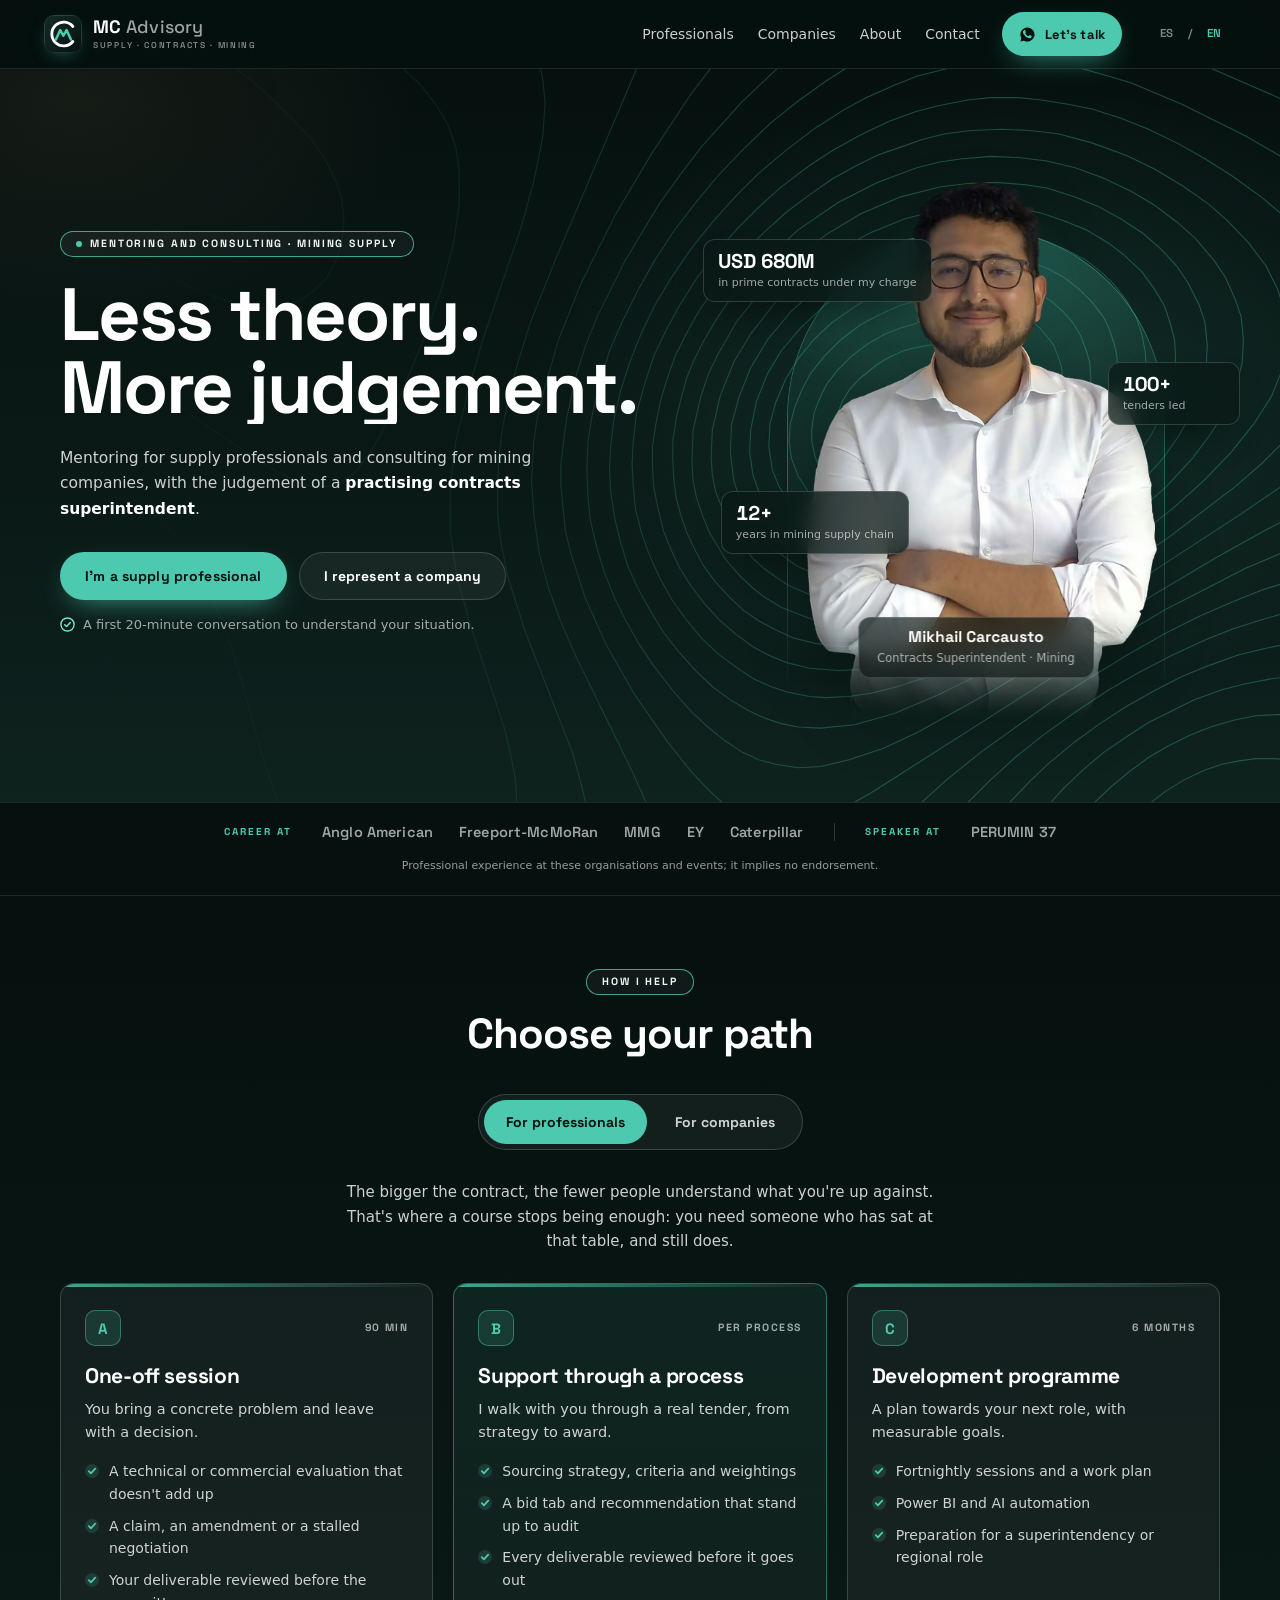
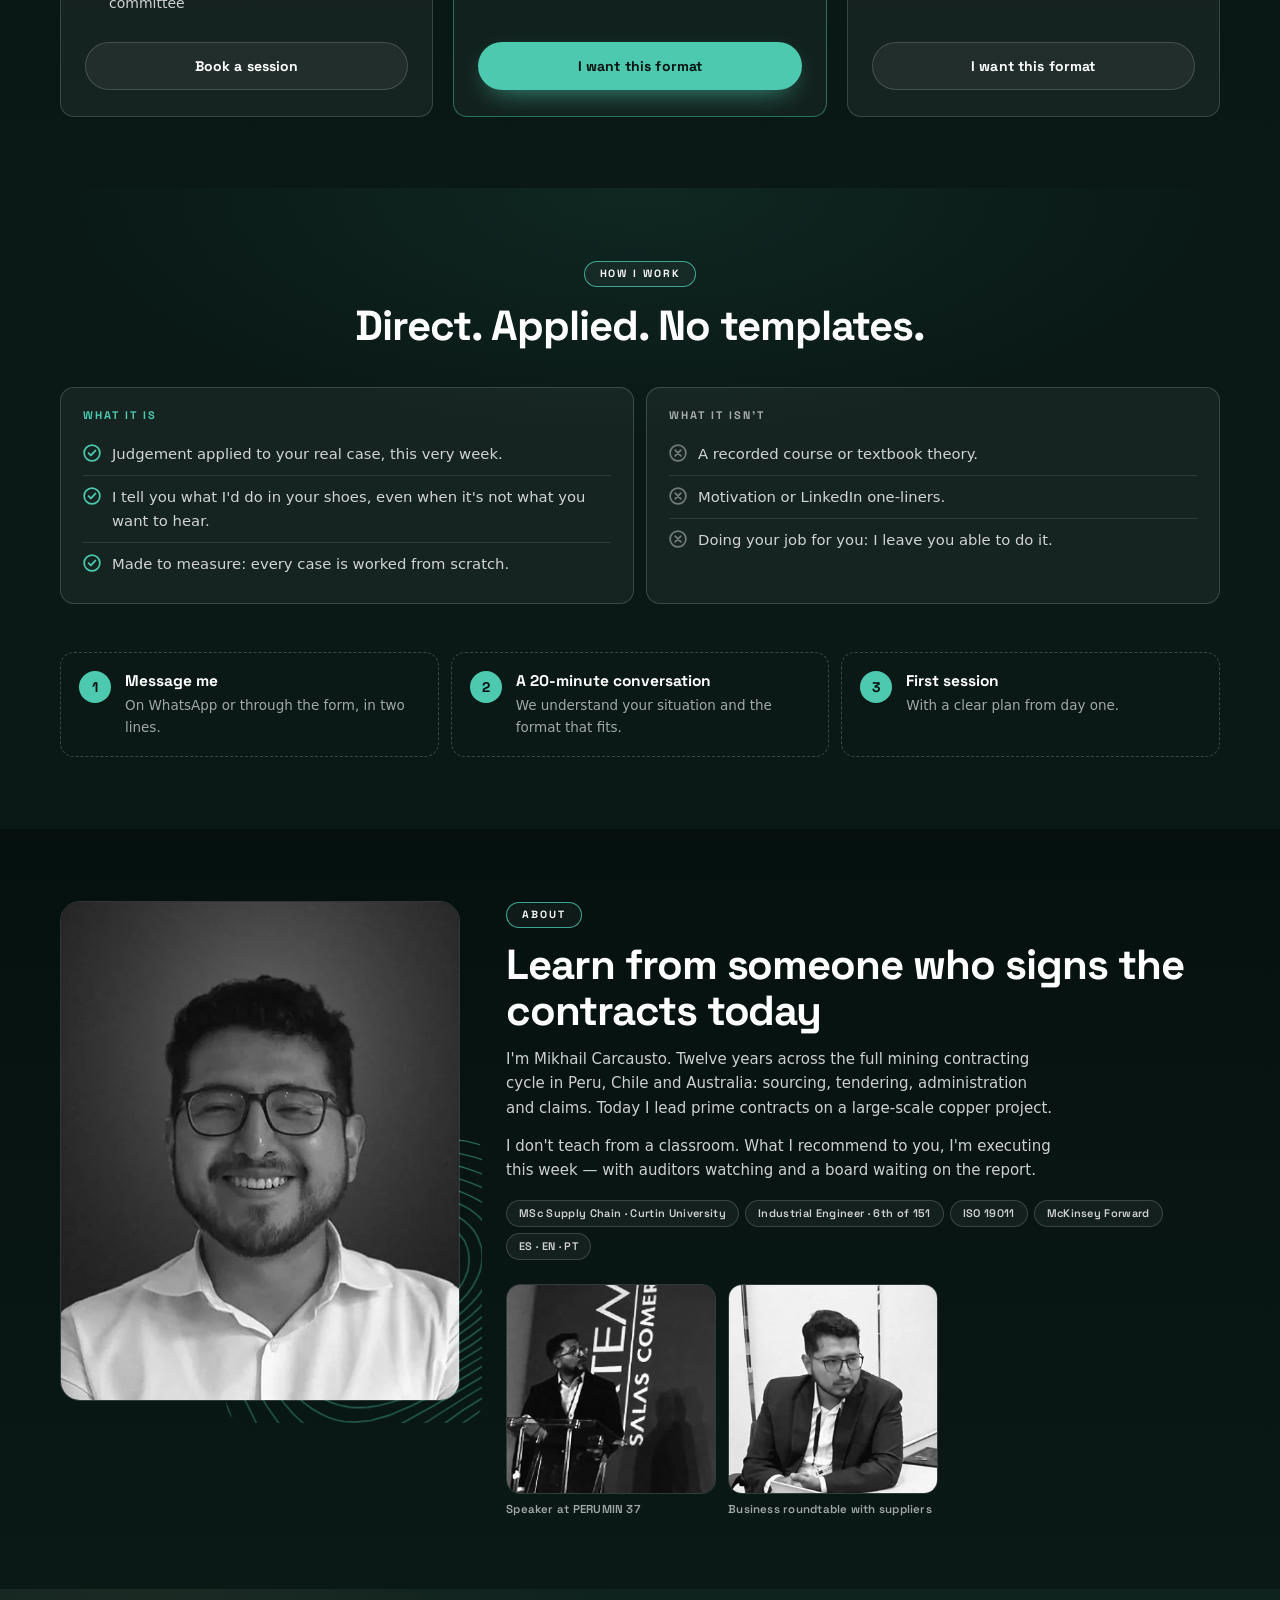
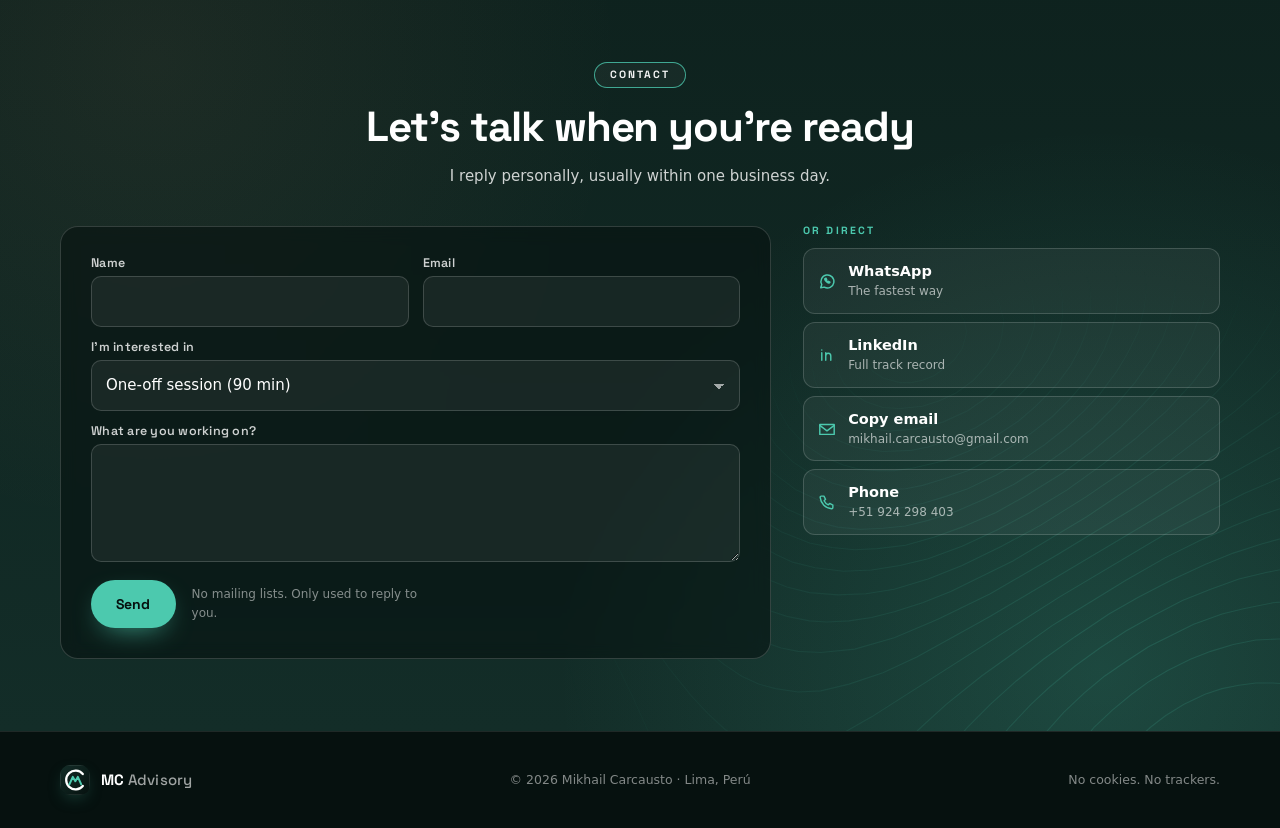
==== commit 1283ab19: "Paleta Pátina, retrato recortado y curvas de nivel - Retrato principal retocado: simetría de ojos, r" ====
--- a/index.html
+++ b/index.html
@@ -6,14 +6,19 @@
 <title>MC Advisory — Mentoría y consultoría en contratos mineros</title>
 <meta name="description" content="Mentoría para profesionales de supply y consultoría para empresas mineras, con un superintendente de contratos en ejercicio. Menos teoría, más criterio.">
 <meta name="author" content="Mikhail Carcausto">
-<meta name="theme-color" content="#050E1F">
+<meta name="theme-color" content="#06110F">
+<!-- Palette preview for the owner: ?paleta=cobre|malaquita|cobalto (default: pátina). -->
+<script>(function(){try{var p=new URLSearchParams(location.search).get("paleta");if(p)document.documentElement.setAttribute("data-paleta",p)}catch(e){}})();</script>
 <link rel="canonical" href="https://mikhailcarcausto-rgb.github.io/">
 
 <meta property="og:type" content="website">
 <meta property="og:title" content="MC Advisory — Menos teoría. Más criterio.">
 <meta property="og:description" content="Mentoría para profesionales de supply y consultoría para empresas mineras, con un superintendente de contratos en ejercicio.">
 <meta property="og:url" content="https://mikhailcarcausto-rgb.github.io/">
-<meta property="og:image" content="https://mikhailcarcausto-rgb.github.io/assets/img/og.png">
+<meta property="og:image" content="https://mikhailcarcausto-rgb.github.io/assets/img/og.jpg">
+<meta property="og:image:width" content="1200">
+<meta property="og:image:height" content="630">
+<meta property="og:image:alt" content="MC Advisory — Menos teoría. Más criterio. Retrato de Mikhail Carcausto.">
 <meta name="twitter:card" content="summary_large_image">
 
 <link rel="icon" href="assets/img/favicon.svg" type="image/svg+xml">
@@ -23,8 +28,8 @@
      then swaps. Measured on throttled mobile: 3.4 s -> ~2.3 s to first paint. -->
 <link rel="preload" as="style" href="https://fonts.googleapis.com/css2?family=Space+Grotesk:wght@500..700&display=swap" onload="this.onload=null;this.rel='stylesheet'">
 <noscript><link rel="stylesheet" href="https://fonts.googleapis.com/css2?family=Space+Grotesk:wght@500..700&display=swap"></noscript>
-<link rel="preload" as="image" type="image/webp" fetchpriority="high"
-      imagesrcset="assets/img/photos/hero-600.webp 600w, assets/img/photos/hero-900.webp 900w"
+<link rel="preload" as="image" type="image/avif" fetchpriority="high"
+      imagesrcset="assets/img/photos/hero-600.avif 600w, assets/img/photos/hero-900.avif 900w"
       imagesizes="(min-width:960px) 440px, 90vw">
 <link rel="stylesheet" href="assets/css/style.css">
 <script src="assets/js/i18n.js" defer></script>
@@ -52,13 +57,13 @@
 
 <svg width="0" height="0" style="position:absolute" aria-hidden="true">
   <defs>
-    <linearGradient id="mcg" x1="0" y1="0" x2="1" y2="1"><stop offset="0" stop-color="#0E2858"/><stop offset="1" stop-color="#050E1F"/></linearGradient>
-    <!-- The mark: a C ring holding an M that doubles as mine peaks. -->
+    <linearGradient id="mcg" x1="0" y1="0" x2="1" y2="1"><stop offset="0" style="stop-color:var(--bg3)"/><stop offset="1" style="stop-color:var(--bg0)"/></linearGradient>
+    <!-- The mark: a C ring holding an M that doubles as mine peaks; colours follow the palette. -->
     <symbol id="mc" viewBox="0 0 48 48">
       <rect width="48" height="48" rx="11" fill="url(#mcg)"/>
       <rect x=".6" y=".6" width="46.8" height="46.8" rx="10.4" fill="none" stroke="rgba(255,255,255,.16)"/>
       <path d="M36.5 14.5 A15 15 0 1 0 36.5 33.5" fill="none" stroke="#FFFFFF" stroke-width="3.6" stroke-linecap="round"/>
-      <path d="M15 31 L20.5 19 L24.5 26 L28.5 19 L34 31" fill="none" stroke="#F37021" stroke-width="3.2" stroke-linejoin="round" stroke-linecap="round"/>
+      <path d="M15 31 L20.5 19 L24.5 26 L28.5 19 L34 31" fill="none" style="stroke:var(--acc)" stroke-width="3.2" stroke-linejoin="round" stroke-linecap="round"/>
     </symbol>
     <symbol id="i-wa" viewBox="0 0 24 24"><path fill="currentColor" d="M12 2a10 10 0 0 0-8.6 15.1L2 22l5-1.3A10 10 0 1 0 12 2Zm5.5 14.1c-.2.7-1.3 1.3-1.9 1.3-.5 0-1.1.2-3.6-.8-3-1.3-5-4.4-5.1-4.6-.2-.2-1.3-1.7-1.3-3.2 0-1.5.8-2.3 1.1-2.6.3-.3.6-.4.8-.4h.6c.2 0 .5 0 .7.5l.9 2.2c.1.2.1.4 0 .6l-.4.6-.3.3c-.1.1-.3.3-.1.6.2.3.8 1.3 1.7 2.1 1.2 1 2.1 1.4 2.4 1.5.3.1.5.1.7-.1l1-1.2c.2-.2.4-.2.6-.1l2.1 1c.3.1.5.2.5.4v.9Z"/></symbol>
     <symbol id="i-ok" viewBox="0 0 16 16"><circle cx="8" cy="8" r="7" fill="none" stroke="currentColor" stroke-width="1.5"/><path d="M5 8.2l2 2 4-4.4" fill="none" stroke="currentColor" stroke-width="1.6" stroke-linecap="round" stroke-linejoin="round"/></symbol>
@@ -95,8 +100,7 @@
 
 <!-- ══ HERO ══ -->
 <section class="hero" id="top">
-  <div class="grid" aria-hidden="true"></div>
-  <span class="orb orb--1" aria-hidden="true"></span>
+  <div class="topo" aria-hidden="true"></div>
 
   <div class="wrap hero__in">
     <div class="hero__copy">
@@ -118,10 +122,11 @@
 
     <figure class="hero__fig">
       <picture>
+        <source type="image/avif" srcset="assets/img/photos/hero-600.avif 600w, assets/img/photos/hero-900.avif 900w" sizes="(min-width:960px) 440px, 90vw">
         <source type="image/webp" srcset="assets/img/photos/hero-600.webp 600w, assets/img/photos/hero-900.webp 900w" sizes="(min-width:960px) 440px, 90vw">
         <img src="assets/img/photos/hero-900.jpg" srcset="assets/img/photos/hero-600.jpg 600w, assets/img/photos/hero-900.jpg 900w"
              sizes="(min-width:960px) 440px, 90vw" width="900" height="1198" fetchpriority="high"
-             alt="Mikhail Carcausto, superintendente de contratos, de brazos cruzados frente a una pared azul" data-i18n-alt="hero.alt">
+             alt="Mikhail Carcausto, superintendente de contratos, de brazos cruzados" data-i18n-alt="hero.alt">
       </picture>
       <figcaption class="plate">
         <b>Mikhail Carcausto</b>
@@ -281,9 +286,9 @@
   <div class="wrap about">
     <figure class="about__photo">
       <picture>
-        <source type="image/webp" srcset="assets/img/photos/retrato-bn-600.webp 600w, assets/img/photos/retrato-bn-900.webp 900w" sizes="(min-width:900px) 420px, 90vw">
-        <img src="assets/img/photos/retrato-bn-900.jpg" srcset="assets/img/photos/retrato-bn-600.jpg 600w, assets/img/photos/retrato-bn-900.jpg 900w"
-             sizes="(min-width:900px) 420px, 90vw" width="900" height="1098" loading="lazy" decoding="async"
+        <source type="image/webp" srcset="assets/img/photos/sobre-400.webp 400w, assets/img/photos/sobre-532.webp 532w, assets/img/photos/sobre-800.webp 800w" sizes="(min-width:440px) 400px, 90vw">
+        <img src="assets/img/photos/sobre-532.jpg" srcset="assets/img/photos/sobre-400.jpg 400w, assets/img/photos/sobre-532.jpg 532w, assets/img/photos/sobre-800.jpg 800w"
+             sizes="(min-width:440px) 400px, 90vw" width="532" height="665" loading="lazy" decoding="async"
              alt="Retrato en blanco y negro de Mikhail Carcausto sonriendo" data-i18n-alt="about.alt">
       </picture>
     </figure>
@@ -302,16 +307,18 @@
       <div class="gallery">
         <figure>
           <picture>
-            <source type="image/webp" srcset="assets/img/photos/perumin-415.webp">
-            <img src="assets/img/photos/perumin-415.jpg" width="415" height="948" loading="lazy" decoding="async"
+            <source type="image/webp" srcset="assets/img/photos/perumin-300.webp 300w, assets/img/photos/perumin-420.webp 420w" sizes="(min-width:480px) 210px, 44vw">
+            <img src="assets/img/photos/perumin-300.jpg" srcset="assets/img/photos/perumin-300.jpg 300w, assets/img/photos/perumin-420.jpg 420w" sizes="(min-width:480px) 210px, 44vw"
+                 width="300" height="300" loading="lazy" decoding="async"
                  alt="Mikhail Carcausto exponiendo en el podio de PERUMIN 37" data-i18n-alt="g1.alt">
           </picture>
           <figcaption data-i18n="g1.cap">Expositor en PERUMIN 37</figcaption>
         </figure>
         <figure>
           <picture>
-            <source type="image/webp" srcset="assets/img/photos/reunion-405.webp">
-            <img src="assets/img/photos/reunion-405.jpg" width="405" height="392" loading="lazy" decoding="async"
+            <source type="image/webp" srcset="assets/img/photos/reunion-300.webp 300w, assets/img/photos/reunion-420.webp 420w" sizes="(min-width:480px) 210px, 44vw">
+            <img src="assets/img/photos/reunion-300.jpg" srcset="assets/img/photos/reunion-300.jpg 300w, assets/img/photos/reunion-420.jpg 420w" sizes="(min-width:480px) 210px, 44vw"
+                 width="300" height="300" loading="lazy" decoding="async"
                  alt="Mikhail Carcausto en una rueda de negocios con proveedores" data-i18n-alt="g2.alt">
           </picture>
           <figcaption data-i18n="g2.cap">Rueda de negocios con proveedores</figcaption>
@@ -331,6 +338,7 @@
 
 <!-- ══ CONTACTO ══ -->
 <section class="sec sec--cta" id="contacto">
+  <div class="topo" aria-hidden="true"></div>
   <div class="wrap">
     <div class="sec__head">
       <span class="ey" data-i18n="ct.ey">Contacto</span>
--- a/assets/css/style.css
+++ b/assets/css/style.css
@@ -1,21 +1,47 @@
 /* ═══════════════════════════════════════════════════════════
-   MC Advisory — mentoría en contratos y abastecimiento minero
-   Visual language lifted from the C&P "cube" report: navy ramp
-   ground, signal orange, 118° light slashes, a drifting 60px grid,
-   glass tiles, pill eyebrows, a shimmer sweep across the title.
+   MC Advisory — mentoría y consultoría en contratos mineros
+   Visual language: mineral palettes on a deep ground, the
+   contour lines of an open pit (assets/img/topo.svg), glass
+   tiles, pill eyebrows, and a cut-out portrait standing in an
+   arched adit.  Every colour is a token below; the four
+   palettes are named after the minerals they come from.
    ═══════════════════════════════════════════════════════════ */
 
+/* Pátina — the verdigris of weathered copper (default) */
 :root{
-  --n0:#050E1F;          /* deepest navy — the report ground */
-  --n1:#0A1B3C;
-  --n2:#0A1F47;
-  --n3:#0E2858;
-  --orange:#F37021;      /* signal orange */
-  --orange-lt:#FFA866;
-  --orange-soft:#FFC08A;
-  --green:#34D399;
-  --blue:#5078FF;
-
+  --bg0:#06110F; --bg1:#0A1916; --bg2:#0E221E; --bg3:#132D28;
+  --bg0-rgb:6 17 15; --bg1-rgb:10 25 22;
+  --acc:#4CC9AE; --acc-rgb:76 201 174; --acc-lt:#8ADFCB; --acc-soft:#C5F0E5;
+  --g2-rgb:217 149 106;              /* copper: the metal under the patina */
+  --ok:#7EE2C4;
+}
+/* Cobre — polished copper on warm graphite */
+:root[data-paleta="cobre"]{
+  --bg0:#0F0E0D; --bg1:#161413; --bg2:#1D1A18; --bg3:#25211E;
+  --bg0-rgb:15 14 13; --bg1-rgb:22 20 19;
+  --acc:#D08A5A; --acc-rgb:208 138 90; --acc-lt:#E6AE86; --acc-soft:#F2D2BA;
+  --g2-rgb:76 201 174;
+  --ok:#6FD6A8;
+}
+/* Malaquita — malachite green with brass */
+:root[data-paleta="malaquita"]{
+  --bg0:#05110C; --bg1:#091A13; --bg2:#0D2419; --bg3:#122F21;
+  --bg0-rgb:5 17 12; --bg1-rgb:9 26 19;
+  --acc:#D6B56E; --acc-rgb:214 181 110; --acc-lt:#E7CE98; --acc-soft:#F3E4C3;
+  --g2-rgb:61 190 139;
+  --ok:#5FD39D;
+}
+/* Cobalto — cobalt blue on neutral graphite */
+:root[data-paleta="cobalto"]{
+  --bg0:#0B0B0E; --bg1:#121217; --bg2:#191A21; --bg3:#21222B;
+  --bg0-rgb:11 11 14; --bg1-rgb:18 18 23;
+  --acc:#5B8CFF; --acc-rgb:91 140 255; --acc-lt:#93B4FF; --acc-soft:#C9D9FF;
+  --g2-rgb:88 213 232;
+  --ok:#5FD39D;
+}
+
+:root{
+  --ink:var(--bg0);                  /* text on accent fills: 6.2:1 to 9.8:1 across palettes */
   --glass:rgba(255,255,255,.05);
   --glass-2:rgba(255,255,255,.08);
   --edge:rgba(255,255,255,.16);
@@ -36,7 +62,7 @@
 *,*::before,*::after{box-sizing:border-box}
 html{scroll-behavior:smooth;-webkit-text-size-adjust:100%}
 body{
-  margin:0;background:var(--n0);color:var(--t1);
+  margin:0;background:var(--bg0);color:var(--t1);
   font-family:var(--f-body);font-size:clamp(15px,1vw,16.5px);line-height:1.62;
   overflow-x:hidden;-webkit-font-smoothing:antialiased;
 }
@@ -45,12 +71,12 @@
 [hidden]{display:none !important}
 a{color:inherit}
 .wrap{width:min(100% - var(--pad)*2,var(--wrap));margin-inline:auto}
-.skip{position:absolute;left:-9999px;top:0;z-index:10000;background:var(--orange);color:var(--n0);padding:15px 18px;min-height:44px;font:600 13px/1 var(--f-body)}
+.skip{position:absolute;left:-9999px;top:0;z-index:10000;background:var(--acc);color:var(--ink);padding:15px 18px;min-height:44px;font:600 13px/1 var(--f-body)}
 .skip:focus{left:12px;top:12px}
 
 /* ── brand ──────────────────────────────────────────────── */
 .brand{display:flex;align-items:center;gap:11px;text-decoration:none;color:var(--t1);min-height:44px}
-.brand__mark{width:38px;height:38px;flex:none;border-radius:10px;box-shadow:0 6px 18px -8px rgba(243,112,33,.55)}
+.brand__mark{width:38px;height:38px;flex:none;border-radius:10px;box-shadow:0 6px 18px -8px rgb(var(--acc-rgb) / .55)}
 .brand__txt{display:flex;flex-direction:column;line-height:1.1}
 .brand__txt b{font:700 18px/1.05 var(--f-disp);letter-spacing:.005em}
 .brand__txt b span{font-weight:500;color:var(--t3)}
@@ -60,18 +86,17 @@
 .hdr{
   position:sticky;top:0;z-index:100;display:flex;align-items:center;gap:22px;
   padding:12px var(--pad);
-  background:rgba(5,14,31,.72);backdrop-filter:blur(16px) saturate(1.4);
+  background:rgb(var(--bg0-rgb) / .74);backdrop-filter:blur(16px) saturate(1.4);
   border-bottom:1px solid var(--edge-2);
 }
 .hdr .brand{margin-right:auto}
 .hdr__nav{display:flex;align-items:center;gap:24px}
 .hdr__nav a{text-decoration:none;font:500 14px/1 var(--f-body);color:var(--t2);transition:color .2s}
 .hdr__nav a:hover{color:#fff}
-.lang{display:flex;align-items:center;gap:5px;font:600 11.5px/1 var(--f-disp);color:var(--t4)}
+.lang{display:flex;align-items:center;gap:0;font:600 11.5px/1 var(--f-disp);color:var(--t4)}
 .lang button{background:none;border:0;padding:0;min-width:44px;min-height:44px;cursor:pointer;font:inherit;color:var(--t4);transition:color .2s}
-.lang{gap:0}
 .lang button:hover{color:#fff}
-.lang button.is-on{color:var(--orange)}
+.lang button.is-on{color:var(--acc)}
 
 /* ── buttons ────────────────────────────────────────────── */
 .btn{
@@ -81,53 +106,42 @@
   transition:transform .18s cubic-bezier(.2,.8,.3,1),box-shadow .25s,background .25s,border-color .25s;
 }
 .btn svg{width:17px;height:17px;flex:none}
-.btn--primary{background:var(--orange);color:var(--n0);box-shadow:0 10px 28px -10px rgba(243,112,33,.8)}
-.btn--primary:hover{transform:translateY(-2px);box-shadow:0 16px 34px -10px rgba(243,112,33,.95)}
+.btn--primary{background:var(--acc);color:var(--ink);box-shadow:0 10px 28px -12px rgb(var(--acc-rgb) / .85)}
+.btn--primary:hover{transform:translateY(-2px);box-shadow:0 16px 34px -12px rgb(var(--acc-rgb) / .95)}
 .btn--glass{background:var(--glass);border-color:var(--edge);color:#fff}
 .btn--glass:hover{background:var(--glass-2);border-color:rgba(255,255,255,.3);transform:translateY(-2px)}
 .btn--sm{padding:10px 16px;min-height:44px;font-size:13px}
 
-/* eyebrow pill — the report's .ey */
+/* eyebrow pill */
 .ey{
   display:inline-flex;align-items:center;gap:8px;padding:7px 15px;border-radius:999px;
-  border:1.3px solid var(--orange);background:rgba(255,255,255,.04);
+  border:1.3px solid rgb(var(--acc-rgb) / .8);background:rgba(255,255,255,.04);
   font:700 10.5px/1 var(--f-disp);letter-spacing:.18em;text-transform:uppercase;color:rgba(255,255,255,.95);
 }
-.ey i{width:6px;height:6px;border-radius:50%;background:var(--orange);box-shadow:0 0 0 0 rgba(243,112,33,.7);animation:pls 2.4s infinite}
-@keyframes pls{70%{box-shadow:0 0 0 7px rgba(243,112,33,0)}100%{box-shadow:0 0 0 0 rgba(243,112,33,0)}}
-
-/* ── hero: the report's page ground, reproduced ─────────── */
+.ey i{width:6px;height:6px;border-radius:50%;background:var(--acc);box-shadow:0 0 0 0 rgb(var(--acc-rgb) / .7);animation:pls 2.4s infinite}
+@keyframes pls{70%{box-shadow:0 0 0 7px rgb(var(--acc-rgb) / 0)}100%{box-shadow:0 0 0 0 rgb(var(--acc-rgb) / 0)}}
+
+/* ── hero ───────────────────────────────────────────────── */
 .hero{
   position:relative;overflow:hidden;
   background:
-    radial-gradient(circle at 18% 8%,rgba(80,120,255,.12) 0%,transparent 36%),
-    radial-gradient(circle at 86% 92%,rgba(243,112,33,.24) 0%,transparent 40%),
-    linear-gradient(180deg,var(--n0) 0%,var(--n2) 65%,var(--n3) 100%);
-}
-/* the four 118° orange slashes, top-left */
-.hero::before{
-  content:"";position:absolute;top:-120px;left:-205px;width:380px;height:680px;pointer-events:none;  /* kept clear of the text column, as in the report */
-  background:
-    linear-gradient(118deg,transparent 28%,var(--orange) 28%,var(--orange) 28.35%,transparent 28.35%),
-    linear-gradient(118deg,transparent 36%,var(--orange) 36%,var(--orange) 36.35%,transparent 36.35%),
-    linear-gradient(118deg,transparent 44%,var(--orange) 44%,var(--orange) 44.35%,transparent 44.35%),
-    linear-gradient(118deg,transparent 52%,var(--orange) 52%,var(--orange) 52.35%,transparent 52.35%);
-  filter:drop-shadow(0 0 8px rgba(243,112,33,.45));opacity:.55;
-}
-/* the drifting 60px grid */
-.grid{
-  position:absolute;inset:0;pointer-events:none;
-  background-image:linear-gradient(90deg,rgba(255,255,255,.045) 1px,transparent 1px),
-                   linear-gradient(0deg,rgba(255,255,255,.045) 1px,transparent 1px);
-  background-size:60px 60px;
-  mask-image:radial-gradient(ellipse 90% 80% at 42% 55%,#000 30%,transparent 80%);
-  -webkit-mask-image:radial-gradient(ellipse 90% 80% at 42% 55%,#000 30%,transparent 80%);
-  animation:gd 28s linear infinite;
-}
-@keyframes gd{0%{background-position:0 0,0 0}100%{background-position:60px 60px,60px 60px}}
-.orb{position:absolute;border:1.2px solid rgba(255,255,255,.14);border-radius:50%;pointer-events:none;animation:drift 9s ease-in-out infinite}
-.orb--1{width:64px;height:64px;right:7%;top:15%}
-@keyframes drift{0%,100%{transform:translateY(0)}50%{transform:translateY(-12px)}}
+    radial-gradient(52% 58% at 79% 44%,rgb(var(--acc-rgb) / .13) 0%,transparent 72%),
+    radial-gradient(38% 42% at 6% 4%,rgb(var(--g2-rgb) / .07) 0%,transparent 70%),
+    linear-gradient(180deg,var(--bg0) 0%,var(--bg1) 55%,var(--bg2) 100%);
+}
+/* contour lines of an open pit, painted in the accent and faded out behind the copy */
+.topo{
+  position:absolute;inset:0;pointer-events:none;overflow:hidden;
+  -webkit-mask-image:linear-gradient(90deg,transparent 4%,rgba(0,0,0,.28) 34%,#000 66%);
+          mask-image:linear-gradient(90deg,transparent 4%,rgba(0,0,0,.28) 34%,#000 66%);
+}
+.topo::before{
+  content:"";position:absolute;inset:-3%;background:rgb(var(--acc-rgb) / .3);
+  -webkit-mask:url(../img/topo.svg) center/cover no-repeat;
+          mask:url(../img/topo.svg) center/cover no-repeat;
+  animation:topo 50s ease-in-out infinite alternate;
+}
+@keyframes topo{from{transform:translate3d(0,0,0) scale(1)}to{transform:translate3d(-1.5%,1%,0) scale(1.03)}}
 
 .hero__in{
   position:relative;display:grid;gap:clamp(34px,4vw,56px);align-items:center;
@@ -138,9 +152,9 @@
   margin:22px 0 0;font:700 clamp(40px,6.2vw,74px)/.98 var(--f-disp);letter-spacing:-.03em;
 }
 .hero__h span{display:block}
-/* the report's shimmer sweep */
+/* a slow light sweep across the second line */
 .shine{
-  background:linear-gradient(100deg,#fff 0%,#fff 35%,var(--orange-soft) 45%,var(--orange) 50%,var(--orange-soft) 55%,#fff 65%,#fff 100%);
+  background:linear-gradient(100deg,#fff 0%,#fff 35%,var(--acc-soft) 45%,var(--acc) 50%,var(--acc-soft) 55%,#fff 65%,#fff 100%);
   background-size:250% 100%;-webkit-background-clip:text;background-clip:text;
   -webkit-text-fill-color:transparent;color:transparent;
   animation:sh 4s ease-in-out 1s infinite;
@@ -150,26 +164,81 @@
 .hero__p b{color:#fff;font-weight:600}
 .hero__act{display:flex;flex-wrap:wrap;gap:12px;margin-top:30px}
 .hero__note{margin:14px 0 0;display:flex;align-items:center;gap:8px;font-size:13px;color:var(--t3)}
-.hero__note svg{width:15px;height:15px;color:var(--green);flex:none}
+.hero__note svg{width:15px;height:15px;color:var(--ok);flex:none}
+
+/* portrait: a cut-out standing in an arched adit; the head breaks the arch */
+.hero__fig{position:relative;margin:0;justify-self:center;width:min(100%,440px);isolation:isolate}
+.hero__fig::before{
+  content:"";position:absolute;z-index:-1;left:7%;right:7%;top:15%;bottom:0;
+  border-radius:999px 999px 0 0;
+  background:
+    radial-gradient(90% 55% at 50% 0%,rgb(var(--acc-rgb) / .30),transparent 72%),
+    linear-gradient(180deg,rgb(var(--acc-rgb) / .12),rgb(var(--acc-rgb) / .03) 70%);
+  border:1px solid rgb(var(--acc-rgb) / .38);border-bottom:0;
+  -webkit-mask-image:linear-gradient(180deg,#000 58%,transparent 94%);
+          mask-image:linear-gradient(180deg,#000 58%,transparent 94%);
+}
+.hero__fig::after{               /* soft light on the wall behind the head */
+  content:"";position:absolute;z-index:-1;left:18%;right:18%;top:4%;height:44%;border-radius:50%;
+  background:radial-gradient(closest-side,rgb(var(--acc-rgb) / .22),transparent 75%);filter:blur(6px);
+}
+.hero__fig picture,.hero__fig img{display:block;width:100%;height:auto}
+.hero__fig img{filter:drop-shadow(0 26px 30px rgba(0,0,0,.34))}
+.plate{
+  position:absolute;left:50%;bottom:8%;transform:translateX(-50%);white-space:nowrap;text-align:center;
+  padding:10px 18px;border-radius:12px;background:rgb(var(--bg0-rgb) / .64);border:1px solid var(--edge);
+  backdrop-filter:blur(10px);
+}
+.plate b{display:block;font:700 15.5px/1.2 var(--f-disp)}
+.plate span{display:block;margin-top:2px;font-size:11.5px;color:var(--t3)}
+.float{list-style:none;margin:0;padding:0}
+.float li{
+  position:absolute;padding:11px 14px;border-radius:12px;min-width:132px;
+  background:rgb(var(--bg1-rgb) / .74);border:1px solid var(--edge);backdrop-filter:blur(10px);
+  box-shadow:0 18px 40px -20px rgba(0,0,0,.8);animation:bob 6s ease-in-out infinite;
+}
+.float b{display:block;font:700 20px/1.05 var(--f-disp);font-variant-numeric:tabular-nums}
+.float span{display:block;margin-top:4px;font-size:11px;line-height:1.3;color:var(--t3)}
+.float__a{left:-12%;top:17%}
+.float__b{right:-10%;top:38%;animation-delay:-2s}
+.float__c{left:-8%;top:60%;animation-delay:-4s}
+@keyframes bob{0%,100%{transform:translateY(0)}50%{transform:translateY(-7px)}}
 
 /* ── trust strip ────────────────────────────────────────── */
-.strip{background:var(--n0);border-block:1px solid var(--edge-2);padding:20px 0}
+.strip{background:var(--bg0);border-block:1px solid var(--edge-2);padding:20px 0}
 .strip__in{display:flex;flex-wrap:wrap;align-items:center;justify-content:center;gap:10px 30px}
-.strip__lbl{font:700 10px/1 var(--f-disp);letter-spacing:.2em;text-transform:uppercase;color:var(--orange)}
+.strip__lbl{font:700 10px/1 var(--f-disp);letter-spacing:.2em;text-transform:uppercase;color:var(--acc)}
 .strip ul{list-style:none;display:flex;flex-wrap:wrap;justify-content:center;gap:8px 26px;margin:0;padding:0}
 .strip li{font:600 14.5px/1 var(--f-disp);color:var(--t3);letter-spacing:.01em}
+.strip__sep{width:1px;height:18px;background:var(--edge)}
 .strip__note{width:100%;text-align:center;margin:6px 0 0;font-size:11px;color:rgba(255,255,255,.58)}
 
 /* ── sections ───────────────────────────────────────────── */
-.sec{position:relative;padding:clamp(48px,5.6vw,78px) 0}
-.sec--a{background:linear-gradient(180deg,var(--n0),var(--n1))}
-.sec--b{background:radial-gradient(70% 60% at 50% 0%,rgba(243,112,33,.09),transparent 65%),var(--n1)}
+.sec{position:relative;padding:clamp(48px,5.6vw,78px) 0;scroll-margin-top:52px}   /* keeps the eyebrow clear of the sticky header */
+.sec--a{background:linear-gradient(180deg,var(--bg0),var(--bg1))}
+.sec--b{background:radial-gradient(70% 60% at 50% 0%,rgb(var(--acc-rgb) / .08),transparent 65%),var(--bg1)}
 .sec__head{max-width:640px;margin:0 auto clamp(24px,3vw,38px);text-align:center}
 .sec__head .ey{margin-bottom:16px}
 .sec h2{margin:0;font:700 clamp(28px,3.6vw,42px)/1.08 var(--f-disp);letter-spacing:-.025em}
 .sec__lead{margin:14px auto 0;color:var(--t2);max-width:54ch}
 
-/* ── formats ────────────────────────────────────────────── */
+/* ── tabs + formats ─────────────────────────────────────── */
+.tabs{
+  display:flex;gap:6px;justify-content:center;width:max-content;max-width:100%;margin:0 auto clamp(22px,2.6vw,30px);
+  padding:5px;border-radius:999px;background:var(--glass);border:1px solid var(--edge);
+}
+.tabs button{
+  border:0;background:none;color:var(--t2);cursor:pointer;min-height:44px;padding:0 22px;border-radius:999px;
+  font:700 14px/1 var(--f-disp);transition:background .25s,color .25s;
+}
+.tabs button:hover{color:#fff}
+.tabs button[aria-selected="true"]{background:var(--acc);color:var(--ink)}
+.panel__lead{max-width:62ch;margin:0 auto clamp(22px,2.6vw,30px);text-align:center;color:var(--t2);font-size:clamp(15px,1.1vw,16.5px)}
+.panel:not([hidden]) .plan{animation:ti .45s cubic-bezier(.2,.7,.2,1) both}
+.panel:not([hidden]) .plan:nth-child(2){animation-delay:.06s}
+.panel:not([hidden]) .plan:nth-child(3){animation-delay:.12s}
+@keyframes ti{from{opacity:0;transform:translateY(8px)}to{opacity:1;transform:none}}
+
 .plans{display:grid;gap:clamp(14px,1.8vw,20px)}
 @media (min-width:880px){.plans{grid-template-columns:repeat(3,1fr)}}
 .plan{
@@ -179,47 +248,96 @@
 }
 .plan::before{
   content:"";position:absolute;left:0;top:0;right:0;height:3px;
-  background:linear-gradient(90deg,var(--orange),transparent);opacity:.8;
-}
-.plan:hover{transform:translateY(-5px);border-color:rgba(243,112,33,.5);background:var(--glass-2)}
+  background:linear-gradient(90deg,var(--acc),transparent);opacity:.8;
+}
+.plan:hover{transform:translateY(-5px);border-color:rgb(var(--acc-rgb) / .5);background:var(--glass-2)}
+.plan--hi{border-color:rgb(var(--acc-rgb) / .45);background:linear-gradient(180deg,rgb(var(--acc-rgb) / .09),rgba(255,255,255,.04))}
 .plan__top{display:flex;align-items:center;justify-content:space-between;gap:10px}
 .plan__n{
   display:grid;place-items:center;width:36px;height:36px;border-radius:10px;
-  background:rgba(243,112,33,.14);border:1px solid rgba(243,112,33,.45);
-  font:700 15px/1 var(--f-disp);color:var(--orange);
+  background:rgb(var(--acc-rgb) / .14);border:1px solid rgb(var(--acc-rgb) / .45);
+  font:700 15px/1 var(--f-disp);color:var(--acc);
 }
 .plan__dur{font:700 10.5px/1 var(--f-disp);letter-spacing:.14em;text-transform:uppercase;color:var(--t3)}
 .plan h3{margin:18px 0 0;font:700 21px/1.15 var(--f-disp);letter-spacing:-.015em}
 .plan p{margin:9px 0 0;color:var(--t2);font-size:14.5px}
-.plan ul{list-style:none;margin:16px 0 0;padding:0}
+.plan ul{list-style:none;margin:16px 0 18px;padding:0}
 .plan li{position:relative;padding-left:24px;margin-bottom:9px;font-size:14px;color:var(--t2)}
-.plan li::before{
-  content:"";position:absolute;left:0;top:4px;width:14px;height:14px;border-radius:50%;
-  background:rgba(52,211,153,.16) url("data:image/svg+xml,%3Csvg xmlns='http://www.w3.org/2000/svg' viewBox='0 0 14 14'%3E%3Cpath d='M3.8 7.2l2.1 2.1 4.3-4.6' fill='none' stroke='%2334D399' stroke-width='1.8' stroke-linecap='round' stroke-linejoin='round'/%3E%3C/svg%3E") center/14px no-repeat;
-}
-.plan .btn{margin-top:16px;width:100%}
-
-/* ── steps ──────────────────────────────────────────────── */
+.plan li::before,.plan li::after{content:"";position:absolute;left:0;top:4px;width:14px;height:14px;border-radius:50%}
+.plan li::before{background:rgb(var(--acc-rgb) / .16)}
+.plan li::after{                 /* the tick is a mask, so it takes the palette colour */
+  background:var(--acc);border-radius:0;
+  -webkit-mask:url("data:image/svg+xml,%3Csvg xmlns='http://www.w3.org/2000/svg' viewBox='0 0 14 14'%3E%3Cpath d='M3.8 7.2l2.1 2.1 4.3-4.6' fill='none' stroke='%23000' stroke-width='1.8' stroke-linecap='round' stroke-linejoin='round'/%3E%3C/svg%3E") center/14px no-repeat;
+          mask:url("data:image/svg+xml,%3Csvg xmlns='http://www.w3.org/2000/svg' viewBox='0 0 14 14'%3E%3Cpath d='M3.8 7.2l2.1 2.1 4.3-4.6' fill='none' stroke='%23000' stroke-width='1.8' stroke-linecap='round' stroke-linejoin='round'/%3E%3C/svg%3E") center/14px no-repeat;
+}
+.plan .btn{margin-top:auto;width:100%}
+
+/* ── is / is not + steps ────────────────────────────────── */
+.isnot{display:grid;gap:12px}
+@media (min-width:780px){.isnot{grid-template-columns:1fr 1fr}}
+.isnot__col{border-radius:var(--r);padding:22px 22px 18px;background:var(--glass);border:1px solid var(--edge)}
+.isnot h3{margin:0 0 12px;font:700 11px/1 var(--f-disp);letter-spacing:.18em;text-transform:uppercase}
+.isnot__col--yes h3{color:var(--acc)}
+.isnot__col--no h3{color:var(--t3)}
+.isnot ul{list-style:none;margin:0;padding:0}
+.isnot li{display:flex;gap:11px;align-items:flex-start;padding:9px 0;border-top:1px solid var(--edge-2);font-size:14.8px;color:var(--t2)}
+.isnot li:first-child{border-top:0}
+.isnot svg{width:18px;height:18px;flex:none;margin-top:2px}
+.isnot__col--yes svg{color:var(--acc)}
+.isnot__col--no svg{color:rgba(255,255,255,.4)}
+
 .steps{list-style:none;margin:clamp(34px,4vw,48px) 0 0;padding:0;display:grid;gap:12px;counter-reset:s}
 @media (min-width:800px){.steps{grid-template-columns:repeat(3,1fr)}}
 .steps li{position:relative;display:flex;gap:14px;align-items:flex-start;padding:18px;border-radius:var(--r);border:1px dashed rgba(255,255,255,.2)}
 .steps li::before{
   counter-increment:s;content:counter(s);flex:none;display:grid;place-items:center;width:32px;height:32px;border-radius:50%;
-  background:var(--orange);font:700 14px/1 var(--f-disp);color:var(--n0);
+  background:var(--acc);font:700 14px/1 var(--f-disp);color:var(--ink);
 }
 .steps b{display:block;font:700 15.5px/1.3 var(--f-disp)}
 .steps span{display:block;margin-top:4px;font-size:13.5px;color:var(--t3)}
 
+/* ── about: black and white, the story; colour stays with the hero ── */
+.about{display:grid;gap:clamp(30px,3.6vw,52px);align-items:start}
+@media (min-width:900px){.about{grid-template-columns:minmax(0,400px) 1fr;justify-content:center}}
+.about__photo{position:relative;margin:0;width:min(100%,400px);justify-self:center;isolation:isolate}
+.about__photo img{display:block;width:100%;height:auto;aspect-ratio:4/5;border-radius:20px;border:1px solid var(--edge)}
+.about__photo::after{            /* a patch of the pit's contour lines behind the frame */
+  content:"";position:absolute;z-index:-1;right:-22px;bottom:-22px;width:64%;height:58%;border-radius:20px;
+  background:rgb(var(--acc-rgb) / .55);
+  -webkit-mask:url(../img/topo.svg) 72% 46%/250% auto no-repeat;
+          mask:url(../img/topo.svg) 72% 46%/250% auto no-repeat;
+}
+.about__txt h2{margin:14px 0 0}
+.about__txt p{margin:14px 0 0;color:var(--t2);max-width:58ch}
+.about__txt .ey{margin:0}
+.chips{list-style:none;display:flex;flex-wrap:wrap;gap:6px;margin:18px 0 0;padding:0}
+.chips li{
+  padding:7px 12px;border-radius:999px;background:var(--glass);border:1px solid var(--edge);
+  font:600 11px/1 var(--f-disp);letter-spacing:.03em;color:var(--t2);
+}
+/* event photos are 300px sources: never shown wider than 210px, so they stay crisp */
+.gallery{display:grid;grid-template-columns:repeat(2,minmax(0,210px));gap:12px;margin-top:24px}
+.gallery figure{margin:0}
+.gallery img{display:block;width:100%;height:auto;aspect-ratio:1;border-radius:14px;border:1px solid var(--edge)}
+.gallery figcaption{margin-top:8px;font:600 11.5px/1.3 var(--f-disp);letter-spacing:.02em;color:var(--t3)}
+
 /* ── contact ────────────────────────────────────────────── */
 .sec--cta{
+  overflow:hidden;
   background:
-    radial-gradient(circle at 86% 92%,rgba(243,112,33,.22),transparent 40%),
-    radial-gradient(circle at 12% 10%,rgba(80,120,255,.1),transparent 36%),
-    linear-gradient(180deg,var(--n2),var(--n3));
-}
+    radial-gradient(circle at 86% 92%,rgb(var(--acc-rgb) / .18),transparent 42%),
+    radial-gradient(circle at 12% 10%,rgb(var(--g2-rgb) / .07),transparent 36%),
+    linear-gradient(180deg,var(--bg2),var(--bg3));
+}
+.sec--cta .topo{
+  -webkit-mask-image:radial-gradient(60% 70% at 88% 90%,#000,transparent 75%);
+          mask-image:radial-gradient(60% 70% at 88% 90%,#000,transparent 75%);
+}
+.sec--cta .topo::before{background:rgb(var(--acc-rgb) / .18);animation:none}
+.sec--cta .wrap{position:relative}
 .contact{display:grid;gap:clamp(20px,2.6vw,32px)}
 @media (min-width:940px){.contact{grid-template-columns:1.45fr .85fr;align-items:start}}
-.req{border-radius:18px;padding:clamp(22px,2.6vw,30px);background:rgba(5,14,31,.55);border:1px solid var(--edge);backdrop-filter:blur(8px)}
+.req{border-radius:18px;padding:clamp(22px,2.6vw,30px);background:rgb(var(--bg0-rgb) / .56);border:1px solid var(--edge);backdrop-filter:blur(8px)}
 .req__grid{display:grid;gap:14px}
 @media (min-width:620px){.req__grid{grid-template-columns:1fr 1fr}.fld--full{grid-column:1 / -1}}
 .fld{margin:0;display:flex;flex-direction:column;gap:7px}
@@ -230,36 +348,45 @@
 }
 .req input::placeholder,.req textarea::placeholder{color:rgba(255,255,255,.42)}
 .req textarea{resize:vertical;min-height:104px}
-.req input:focus,.req select:focus,.req textarea:focus{outline:0;border-color:var(--orange);background:rgba(255,255,255,.09);box-shadow:0 0 0 3px rgba(243,112,33,.2)}
+.req input:focus,.req select:focus,.req textarea:focus{outline:0;border-color:var(--acc);background:rgba(255,255,255,.09);box-shadow:0 0 0 3px rgb(var(--acc-rgb) / .22)}
 .req input.err,.req textarea.err{border-color:#F87171;box-shadow:0 0 0 3px rgba(248,113,113,.18)}
 .req select{appearance:none;cursor:pointer;
   background-image:linear-gradient(45deg,transparent 50%,rgba(255,255,255,.6) 50%),linear-gradient(135deg,rgba(255,255,255,.6) 50%,transparent 50%);
   background-position:calc(100% - 20px) calc(50% + 1px),calc(100% - 15px) calc(50% + 1px);
   background-size:5px 5px,5px 5px;background-repeat:no-repeat}
-.req select option{background:var(--n1);color:#fff}
+.req select option{background:var(--bg1);color:#fff}
 .hp{position:absolute;left:-9999px;width:1px;height:1px;overflow:hidden}
 .req__foot{display:flex;flex-wrap:wrap;gap:12px 16px;align-items:center;margin-top:18px}
 .req__fine{font-size:12px;color:var(--t4);max-width:30ch}
-.req__msg{margin:14px 0 0;font-size:14px;color:var(--green);display:none}
+.req__msg{margin:14px 0 0;font-size:14px;color:var(--ok);display:none}
 .req__msg.is-on{display:block}
 .req__msg.is-bad{color:#F87171}
 
-.direct h3{margin:0 0 12px;font:700 10.5px/1 var(--f-disp);letter-spacing:.2em;text-transform:uppercase;color:var(--orange)}
+.direct h3{margin:0 0 12px;font:700 10.5px/1 var(--f-disp);letter-spacing:.2em;text-transform:uppercase;color:var(--acc)}
 .direct__list{list-style:none;margin:0;padding:0;display:grid;gap:8px}
 .direct__list a,.direct__list button{
   display:flex;align-items:center;gap:12px;width:100%;padding:13px 14px;border-radius:12px;cursor:pointer;
   background:var(--glass);border:1px solid var(--edge);text-align:left;text-decoration:none;
   color:#fff;font:600 14.5px/1.3 var(--f-body);transition:border-color .2s,transform .2s,background .2s;
 }
-.direct__list a:hover,.direct__list button:hover{border-color:rgba(243,112,33,.55);background:var(--glass-2);transform:translateX(3px)}
-.direct__list svg{width:18px;height:18px;flex:none;stroke:currentColor;fill:none;stroke-width:1.6;color:var(--orange)}
+.direct__list a:hover,.direct__list button:hover{border-color:rgb(var(--acc-rgb) / .55);background:var(--glass-2);transform:translateX(3px)}
+.direct__list svg{width:18px;height:18px;flex:none;stroke:currentColor;fill:none;stroke-width:1.6;color:var(--acc)}
 .direct__list small{display:block;margin-top:2px;font:400 12px/1.4 var(--f-body);color:var(--t3)}
 
 /* ── footer ─────────────────────────────────────────────── */
-.ftr{background:var(--n0);border-top:1px solid var(--edge-2);padding:26px 0}
+.ftr{background:var(--bg0);border-top:1px solid var(--edge-2);padding:26px 0}
 .ftr__in{display:flex;flex-wrap:wrap;gap:12px 26px;align-items:center;justify-content:space-between;font-size:12.5px;color:var(--t4)}
 .ftr .brand__mark{width:30px;height:30px}
 .ftr .brand__txt b{font-size:15px}
+
+/* ── palette preview (only with ?paleta= in the URL) ───── */
+.pal{
+  position:fixed;right:16px;bottom:16px;z-index:200;display:flex;align-items:center;gap:8px;
+  padding:8px 10px 8px 14px;border-radius:999px;background:rgb(var(--bg0-rgb) / .88);border:1px solid var(--edge);
+  backdrop-filter:blur(10px);font:600 12px/1 var(--f-disp);color:var(--t2);box-shadow:0 18px 40px -18px rgba(0,0,0,.9);
+}
+.pal button{width:30px;height:30px;padding:0;border-radius:50%;cursor:pointer;border:2px solid rgba(255,255,255,.25)}
+.pal button[aria-pressed="true"]{border-color:#fff;box-shadow:0 0 0 2px var(--acc)}
 
 /* ── motion ─────────────────────────────────────────────── */
 .rv{opacity:0;transform:translateY(16px);transition:opacity .6s ease,transform .6s cubic-bezier(.2,.8,.3,1)}
@@ -270,127 +397,40 @@
   .rv{opacity:1;transform:none}
   .shine{-webkit-text-fill-color:#fff;color:#fff;background:none}
 }
-::selection{background:var(--orange);color:var(--n0)}
-:focus-visible{outline:2px solid var(--orange);outline-offset:3px}
+::selection{background:var(--acc);color:var(--ink)}
+:focus-visible{outline:2px solid var(--acc);outline-offset:3px}
 
 /* ── narrow screens ─────────────────────────────────────── */
+@media (max-width:960px){
+  .float__a{left:-4%}.float__b{right:-4%}.float__c{left:-2%}
+  /* stacked layout: the contour lines gather around the portrait, not behind the copy */
+  .hero .topo{
+    -webkit-mask-image:linear-gradient(180deg,transparent 34%,rgba(0,0,0,.35) 58%,#000 82%);
+            mask-image:linear-gradient(180deg,transparent 34%,rgba(0,0,0,.35) 58%,#000 82%);
+  }
+}
 @media (max-width:860px){
   .hdr__nav{display:none}
-  .hero::before{opacity:.22}   /* on a narrow screen the slashes would cross the headline */
   .hero__act .btn{flex:1 1 100%}
+  .strip__sep{display:none}
+}
+@media (max-width:520px){
+  /* on a phone nothing may sit on the face: the name tucks under the portrait
+     and the three figures become a row beneath it */
+  .plate{position:relative;left:auto;bottom:auto;transform:none;width:max-content;max-width:100%;margin:-58px auto 0}
+  .float{display:grid;grid-template-columns:repeat(3,minmax(0,1fr));gap:8px;margin-top:12px}
+  .float li{position:static;min-width:0;padding:10px 11px;animation:none}
+  .float b{font-size:16.5px}
+  .float span{font-size:10.5px}
+  .tabs button{padding:0 14px;font-size:13px}
+  .about__photo::after{right:-10px;bottom:-12px}
 }
 @media (max-width:420px){
+  .hdr{gap:10px}
+  .brand__txt b{white-space:nowrap}
   .brand__txt em{display:none}
   /* Icon-only on small phones, but the label must stay in the accessibility
      tree: display:none would leave a nameless link (Lighthouse a11y fail). */
   .hdr .btn--sm span{position:absolute;width:1px;height:1px;overflow:hidden;clip:rect(0 0 0 0);clip-path:inset(50%);white-space:nowrap}
   .hdr .btn--sm{padding:10px 13px}
 }
-
-
-/* ═══ v7 — photo-led, two audiences ══════════════════════════ */
-
-/* chips (credentials) */
-.chips{list-style:none;display:flex;flex-wrap:wrap;gap:6px;margin:18px 0 0;padding:0}
-.chips li{
-  padding:7px 12px;border-radius:999px;background:var(--glass);border:1px solid var(--edge);
-  font:600 11px/1 var(--f-disp);letter-spacing:.03em;color:var(--t2);
-}
-
-/* hero portrait: the photo melts into the navy ground instead of sitting in a box */
-.hero__fig{position:relative;margin:0;justify-self:center;width:min(100%,440px)}
-.hero__fig picture,.hero__fig img{display:block;width:100%;height:auto}
-.hero__fig img{
-  border-radius:22px;aspect-ratio:900/1198;object-fit:cover;
-  -webkit-mask-image:linear-gradient(180deg,#000 62%,transparent 98%);
-          mask-image:linear-gradient(180deg,#000 62%,transparent 98%);
-}
-.hero__fig::before{              /* orange rim light behind the portrait */
-  content:"";position:absolute;inset:8% -6% 18% -6%;z-index:-1;border-radius:50%;
-  background:radial-gradient(closest-side,rgba(243,112,33,.38),transparent 72%);filter:blur(8px);
-}
-.plate{
-  position:absolute;left:50%;bottom:9%;transform:translateX(-50%);white-space:nowrap;text-align:center;
-  padding:10px 18px;border-radius:12px;background:rgba(5,14,31,.62);border:1px solid var(--edge);
-  backdrop-filter:blur(10px);
-}
-.plate b{display:block;font:700 15.5px/1.2 var(--f-disp)}
-.plate span{display:block;margin-top:2px;font-size:11.5px;color:var(--t3)}
-.float{list-style:none;margin:0;padding:0}
-.float li{
-  position:absolute;padding:11px 14px;border-radius:12px;min-width:132px;
-  background:rgba(10,27,60,.72);border:1px solid var(--edge);backdrop-filter:blur(10px);
-  box-shadow:0 18px 40px -20px rgba(0,0,0,.8);animation:bob 6s ease-in-out infinite;
-}
-.float b{display:block;font:700 20px/1.05 var(--f-disp);font-variant-numeric:tabular-nums}
-.float span{display:block;margin-top:4px;font-size:11px;line-height:1.3;color:var(--t3)}
-.float__a{left:-12%;top:14%}
-.float__b{right:-10%;top:36%;animation-delay:-2s}
-.float__c{left:-8%;top:58%;animation-delay:-4s}
-@keyframes bob{0%,100%{transform:translateY(0)}50%{transform:translateY(-7px)}}
-
-/* authority strip, second group */
-.strip__sep{width:1px;height:18px;background:var(--edge)}
-
-/* tabs */
-.tabs{
-  display:flex;gap:6px;justify-content:center;width:max-content;max-width:100%;margin:0 auto clamp(22px,2.6vw,30px);
-  padding:5px;border-radius:999px;background:var(--glass);border:1px solid var(--edge);
-}
-.tabs button{
-  border:0;background:none;color:var(--t2);cursor:pointer;min-height:44px;padding:0 22px;border-radius:999px;
-  font:700 14px/1 var(--f-disp);transition:background .25s,color .25s;
-}
-.tabs button:hover{color:#fff}
-.tabs button[aria-selected="true"]{background:var(--orange);color:var(--n0)}
-.panel__lead{max-width:62ch;margin:0 auto clamp(22px,2.6vw,30px);text-align:center;color:var(--t2);font-size:clamp(15px,1.1vw,16.5px)}
-.panel[hidden]{display:none}
-.panel:not([hidden]) .plan{animation:ti .45s cubic-bezier(.2,.7,.2,1) both}
-.panel:not([hidden]) .plan:nth-child(2){animation-delay:.06s}
-.panel:not([hidden]) .plan:nth-child(3){animation-delay:.12s}
-@keyframes ti{from{opacity:0;transform:translateY(8px)}to{opacity:1;transform:none}}
-.plan .btn{margin-top:auto;width:100%}
-.plan ul{margin-bottom:18px}
-.plan--hi{border-color:rgba(243,112,33,.45);background:linear-gradient(180deg,rgba(243,112,33,.09),rgba(255,255,255,.04))}
-
-/* is / is not */
-.isnot{display:grid;gap:12px}
-@media (min-width:780px){.isnot{grid-template-columns:1fr 1fr}}
-.isnot__col{border-radius:var(--r);padding:22px 22px 18px;background:var(--glass);border:1px solid var(--edge)}
-.isnot h3{margin:0 0 12px;font:700 11px/1 var(--f-disp);letter-spacing:.18em;text-transform:uppercase}
-.isnot__col--yes h3{color:var(--green)}
-.isnot__col--no h3{color:var(--t3)}
-.isnot ul{list-style:none;margin:0;padding:0}
-.isnot li{display:flex;gap:11px;align-items:flex-start;padding:9px 0;border-top:1px solid var(--edge-2);font-size:14.8px;color:var(--t2)}
-.isnot li:first-child{border-top:0}
-.isnot svg{width:18px;height:18px;flex:none;margin-top:2px}
-.isnot__col--yes svg{color:var(--green)}
-.isnot__col--no svg{color:rgba(255,255,255,.4)}
-
-/* about */
-.about{display:grid;gap:clamp(26px,3.2vw,48px);align-items:start}
-@media (min-width:900px){.about{grid-template-columns:.8fr 1.2fr}}
-.about__photo{margin:0;position:relative}
-.about__photo img{display:block;width:100%;height:auto;border-radius:20px;border:1px solid var(--edge);aspect-ratio:900/1098;object-fit:cover}
-.about__photo::after{
-  content:"";position:absolute;right:-14px;bottom:-14px;width:46%;height:46%;z-index:-1;border-radius:20px;
-  background:repeating-linear-gradient(118deg,rgba(243,112,33,.55) 0 2px,transparent 2px 12px);
-}
-.about__txt h2{margin:14px 0 0}
-.about__txt p{margin:14px 0 0;color:var(--t2);max-width:58ch}
-.about__txt .ey{margin:0}
-.gallery{display:grid;grid-template-columns:.75fr 1fr;gap:12px;margin-top:22px;align-items:end}
-.gallery figure{margin:0}
-.gallery img{display:block;width:100%;height:auto;border-radius:14px;border:1px solid var(--edge)}
-.gallery figure:first-child img{aspect-ratio:415/948;max-height:300px;object-fit:cover;object-position:center 70%}
-.gallery figcaption{margin-top:8px;font:600 11.5px/1.3 var(--f-disp);letter-spacing:.02em;color:var(--t3)}
-
-@media (max-width:960px){
-  .float__a{left:-4%}.float__b{right:-4%}.float__c{left:-2%}
-}
-@media (max-width:520px){
-  .float li{min-width:0;padding:9px 11px}
-  .float b{font-size:17px}
-  .float__a{left:-3%;top:8%}.float__b{right:-3%;top:30%}.float__c{left:-3%;top:52%}
-  .tabs button{padding:0 14px;font-size:13px}
-}
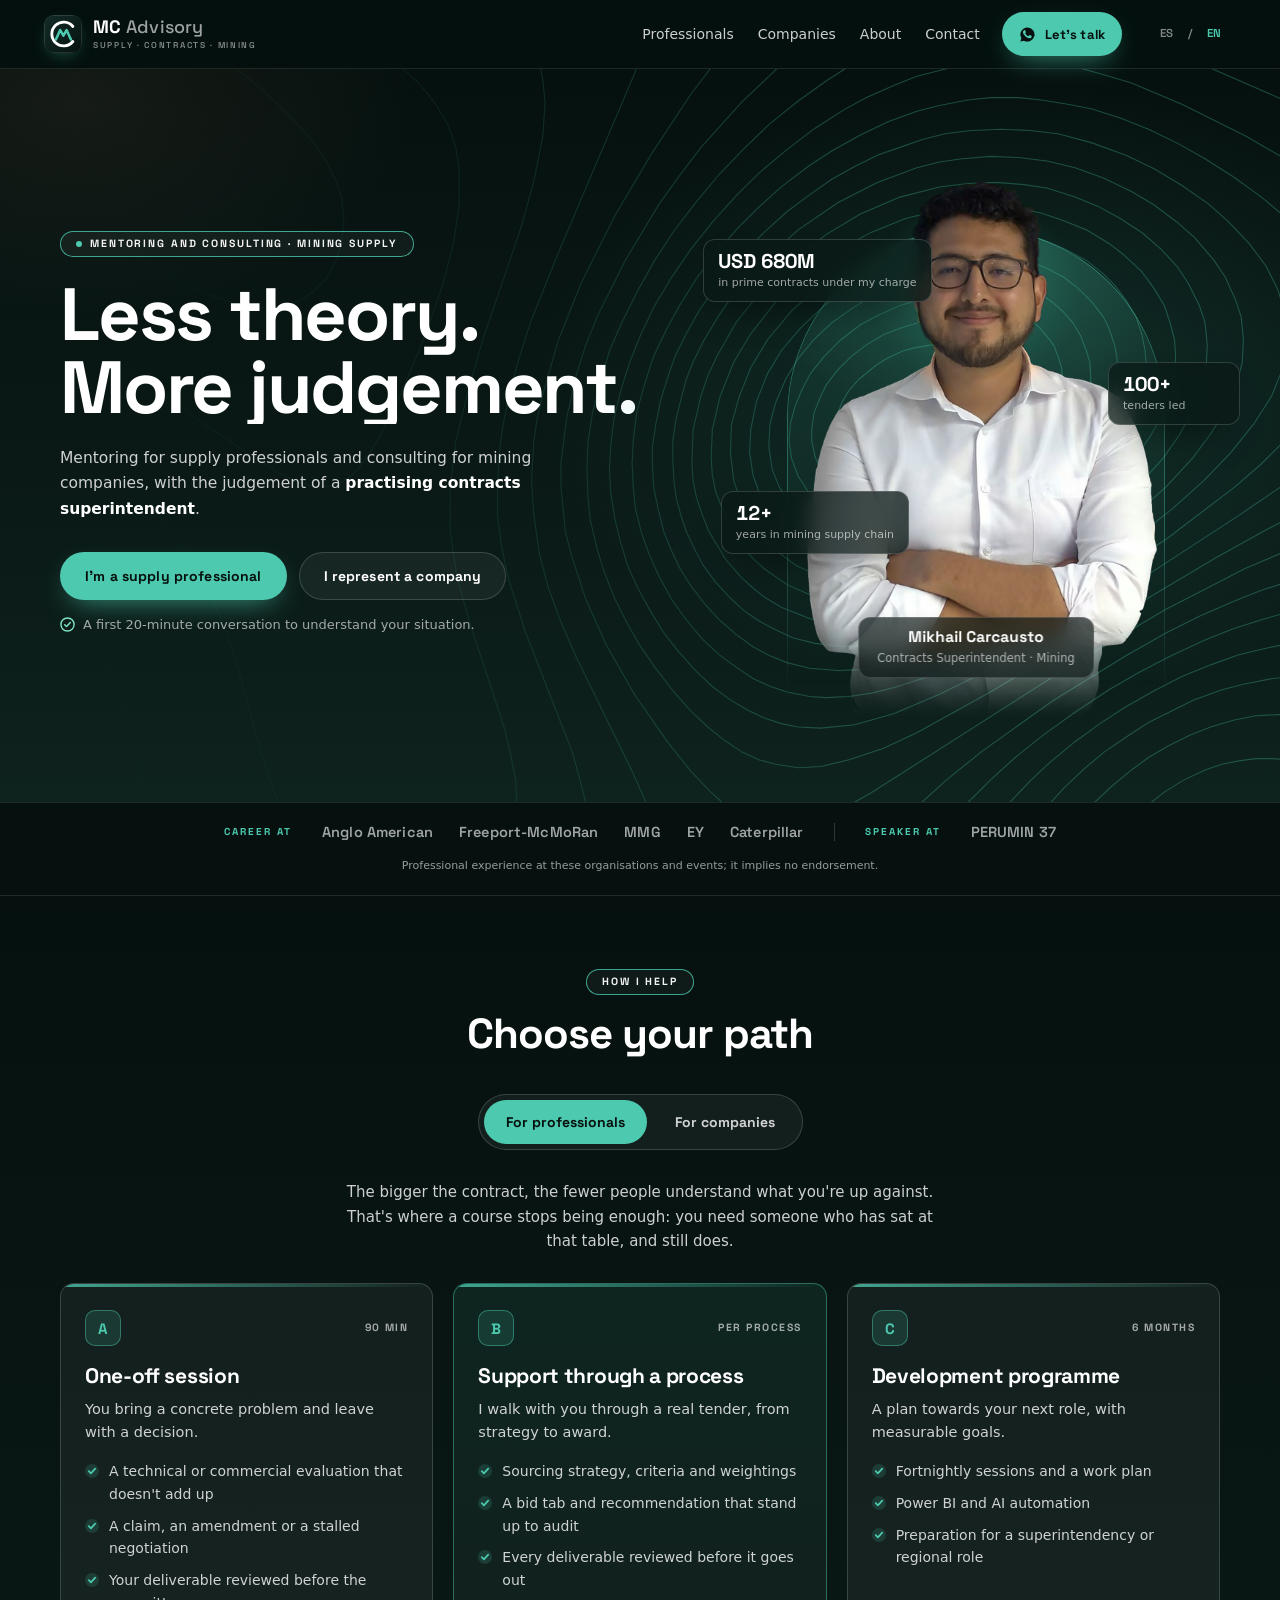
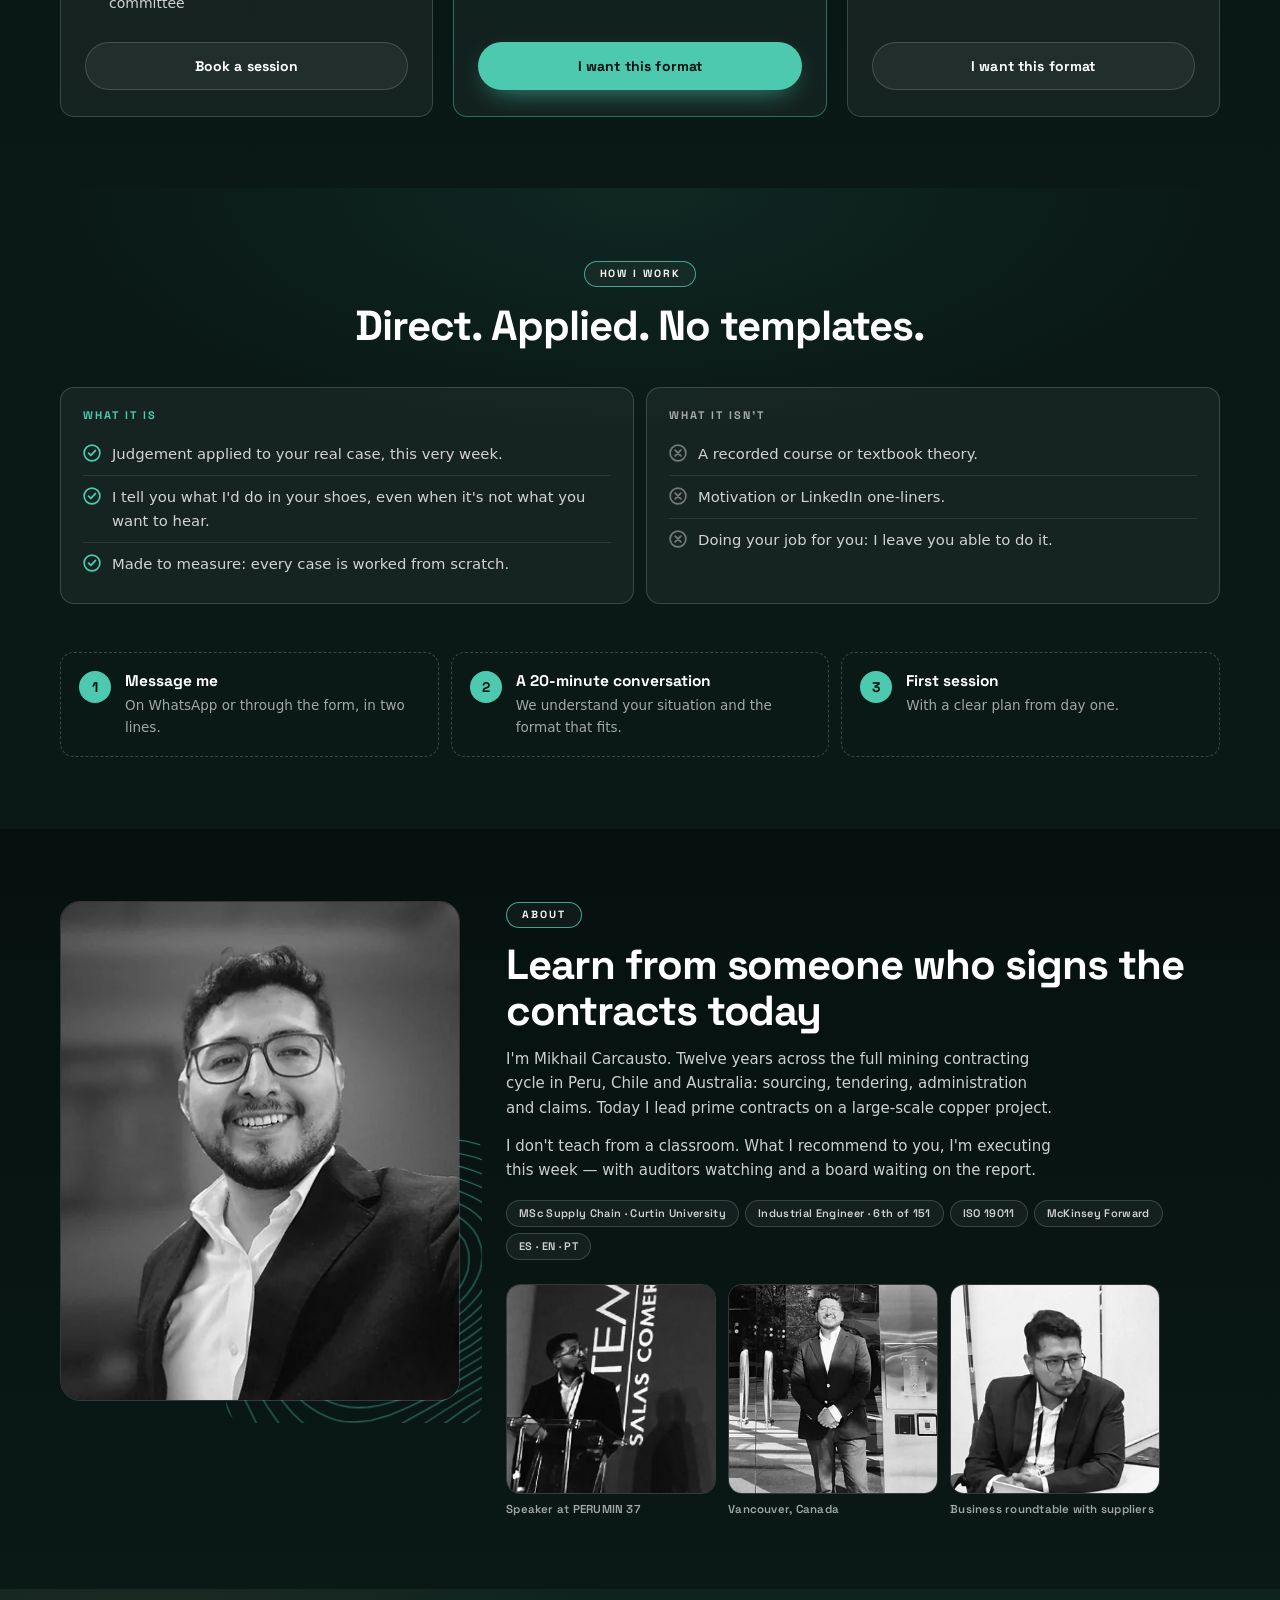
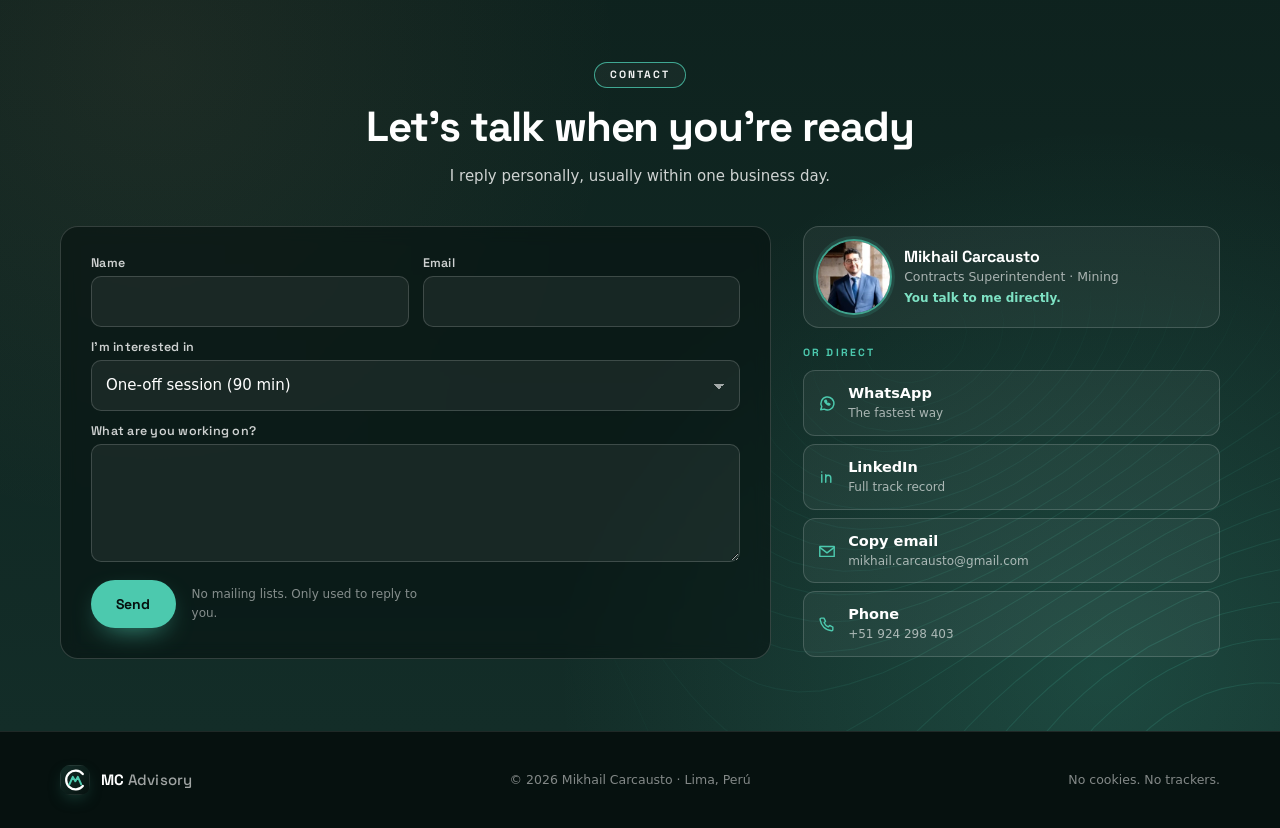
==== commit 406dca76: "Retrato nuevo en "Sobre mí", foto de Teams en contacto y galería de tres - "Sobre mí": retrato en bl" ====
--- a/index.html
+++ b/index.html
@@ -307,8 +307,8 @@
       <div class="gallery">
         <figure>
           <picture>
-            <source type="image/webp" srcset="assets/img/photos/perumin-300.webp 300w, assets/img/photos/perumin-420.webp 420w" sizes="(min-width:480px) 210px, 44vw">
-            <img src="assets/img/photos/perumin-300.jpg" srcset="assets/img/photos/perumin-300.jpg 300w, assets/img/photos/perumin-420.jpg 420w" sizes="(min-width:480px) 210px, 44vw"
+            <source type="image/webp" srcset="assets/img/photos/perumin-300.webp 300w, assets/img/photos/perumin-420.webp 420w" sizes="(min-width:480px) 210px, 30vw">
+            <img src="assets/img/photos/perumin-300.jpg" srcset="assets/img/photos/perumin-300.jpg 300w, assets/img/photos/perumin-420.jpg 420w" sizes="(min-width:480px) 210px, 30vw"
                  width="300" height="300" loading="lazy" decoding="async"
                  alt="Mikhail Carcausto exponiendo en el podio de PERUMIN 37" data-i18n-alt="g1.alt">
           </picture>
@@ -316,8 +316,17 @@
         </figure>
         <figure>
           <picture>
-            <source type="image/webp" srcset="assets/img/photos/reunion-300.webp 300w, assets/img/photos/reunion-420.webp 420w" sizes="(min-width:480px) 210px, 44vw">
-            <img src="assets/img/photos/reunion-300.jpg" srcset="assets/img/photos/reunion-300.jpg 300w, assets/img/photos/reunion-420.jpg 420w" sizes="(min-width:480px) 210px, 44vw"
+            <source type="image/webp" srcset="assets/img/photos/vancouver-300.webp 300w, assets/img/photos/vancouver-420.webp 420w" sizes="(min-width:480px) 210px, 30vw">
+            <img src="assets/img/photos/vancouver-300.jpg" srcset="assets/img/photos/vancouver-300.jpg 300w, assets/img/photos/vancouver-420.jpg 420w" sizes="(min-width:480px) 210px, 30vw"
+                 width="300" height="300" loading="lazy" decoding="async"
+                 alt="Mikhail Carcausto en la entrada de un edificio corporativo en Vancouver" data-i18n-alt="g3.alt">
+          </picture>
+          <figcaption data-i18n="g3.cap">Vancouver, Canadá</figcaption>
+        </figure>
+        <figure>
+          <picture>
+            <source type="image/webp" srcset="assets/img/photos/reunion-300.webp 300w, assets/img/photos/reunion-420.webp 420w" sizes="(min-width:480px) 210px, 30vw">
+            <img src="assets/img/photos/reunion-300.jpg" srcset="assets/img/photos/reunion-300.jpg 300w, assets/img/photos/reunion-420.jpg 420w" sizes="(min-width:480px) 210px, 30vw"
                  width="300" height="300" loading="lazy" decoding="async"
                  alt="Mikhail Carcausto en una rueda de negocios con proveedores" data-i18n-alt="g2.alt">
           </picture>
@@ -383,6 +392,14 @@
       </form>
 
       <aside class="direct">
+        <div class="me">
+          <picture>
+            <source type="image/webp" srcset="assets/img/photos/avatar-190.webp 190w, assets/img/photos/avatar-380.webp 380w" sizes="72px">
+            <img src="assets/img/photos/avatar-190.jpg" srcset="assets/img/photos/avatar-190.jpg 190w, assets/img/photos/avatar-380.jpg 380w" sizes="72px"
+                 width="72" height="72" loading="lazy" decoding="async" alt="Mikhail Carcausto" data-i18n-alt="me.alt">
+          </picture>
+          <p><b>Mikhail Carcausto</b><span data-i18n="me.role">Superintendente de contratos · Minería</span><em data-i18n="me.reply">Hablas directamente conmigo.</em></p>
+        </div>
         <h3 data-i18n="ct.direct">O directo</h3>
         <ul class="direct__list" id="channels"></ul>
       </aside>
--- a/assets/css/style.css
+++ b/assets/css/style.css
@@ -135,13 +135,18 @@
   -webkit-mask-image:linear-gradient(90deg,transparent 4%,rgba(0,0,0,.28) 34%,#000 66%);
           mask-image:linear-gradient(90deg,transparent 4%,rgba(0,0,0,.28) 34%,#000 66%);
 }
+/* A plain background image with the accent baked in (topo-a.svg): it is
+   rasterised once.  An animated SVG mask looked the same and cost ~1 s of
+   paint on a throttled phone, so only the palette previews use the mask. */
 .topo::before{
-  content:"";position:absolute;inset:-3%;background:rgb(var(--acc-rgb) / .3);
+  content:"";position:absolute;inset:-3%;opacity:.3;
+  background:url(../img/topo-a.svg) center/cover no-repeat;
+}
+:root[data-paleta] .topo::before{
+  background:rgb(var(--acc-rgb));
   -webkit-mask:url(../img/topo.svg) center/cover no-repeat;
           mask:url(../img/topo.svg) center/cover no-repeat;
-  animation:topo 50s ease-in-out infinite alternate;
-}
-@keyframes topo{from{transform:translate3d(0,0,0) scale(1)}to{transform:translate3d(-1.5%,1%,0) scale(1.03)}}
+}
 
 .hero__in{
   position:relative;display:grid;gap:clamp(34px,4vw,56px);align-items:center;
@@ -183,7 +188,6 @@
   background:radial-gradient(closest-side,rgb(var(--acc-rgb) / .22),transparent 75%);filter:blur(6px);
 }
 .hero__fig picture,.hero__fig img{display:block;width:100%;height:auto}
-.hero__fig img{filter:drop-shadow(0 26px 30px rgba(0,0,0,.34))}
 .plate{
   position:absolute;left:50%;bottom:8%;transform:translateX(-50%);white-space:nowrap;text-align:center;
   padding:10px 18px;border-radius:12px;background:rgb(var(--bg0-rgb) / .64);border:1px solid var(--edge);
@@ -303,7 +307,10 @@
 .about__photo img{display:block;width:100%;height:auto;aspect-ratio:4/5;border-radius:20px;border:1px solid var(--edge)}
 .about__photo::after{            /* a patch of the pit's contour lines behind the frame */
   content:"";position:absolute;z-index:-1;right:-22px;bottom:-22px;width:64%;height:58%;border-radius:20px;
-  background:rgb(var(--acc-rgb) / .55);
+  opacity:.55;background:url(../img/topo-a.svg) 72% 46%/250% auto no-repeat;
+}
+:root[data-paleta] .about__photo::after{
+  background:rgb(var(--acc-rgb));
   -webkit-mask:url(../img/topo.svg) 72% 46%/250% auto no-repeat;
           mask:url(../img/topo.svg) 72% 46%/250% auto no-repeat;
 }
@@ -315,8 +322,8 @@
   padding:7px 12px;border-radius:999px;background:var(--glass);border:1px solid var(--edge);
   font:600 11px/1 var(--f-disp);letter-spacing:.03em;color:var(--t2);
 }
-/* event photos are 300px sources: never shown wider than 210px, so they stay crisp */
-.gallery{display:grid;grid-template-columns:repeat(2,minmax(0,210px));gap:12px;margin-top:24px}
+/* event photos are 300/420 px sources: never shown wider than 210px, so they stay crisp */
+.gallery{display:grid;grid-template-columns:repeat(3,minmax(0,210px));gap:12px;margin-top:24px}
 .gallery figure{margin:0}
 .gallery img{display:block;width:100%;height:auto;aspect-ratio:1;border-radius:14px;border:1px solid var(--edge)}
 .gallery figcaption{margin-top:8px;font:600 11.5px/1.3 var(--f-disp);letter-spacing:.02em;color:var(--t3)}
@@ -333,7 +340,7 @@
   -webkit-mask-image:radial-gradient(60% 70% at 88% 90%,#000,transparent 75%);
           mask-image:radial-gradient(60% 70% at 88% 90%,#000,transparent 75%);
 }
-.sec--cta .topo::before{background:rgb(var(--acc-rgb) / .18);animation:none}
+.sec--cta .topo::before{opacity:.18}
 .sec--cta .wrap{position:relative}
 .contact{display:grid;gap:clamp(20px,2.6vw,32px)}
 @media (min-width:940px){.contact{grid-template-columns:1.45fr .85fr;align-items:start}}
@@ -362,6 +369,13 @@
 .req__msg.is-on{display:block}
 .req__msg.is-bad{color:#F87171}
 
+/* the face colleagues already know from Teams, at the moment of writing */
+.me{display:flex;align-items:center;gap:14px;margin:0 0 20px;padding:14px;border-radius:16px;background:var(--glass);border:1px solid var(--edge)}
+.me img{display:block;width:72px;height:72px;border-radius:50%;object-fit:cover;flex:none;box-shadow:0 0 0 2px rgb(var(--acc-rgb) / .7),0 0 0 5px rgb(var(--acc-rgb) / .14)}
+.me p{margin:0;line-height:1.3}
+.me b{display:block;font:700 16px/1.2 var(--f-disp)}
+.me span{display:block;margin-top:3px;font-size:12.5px;color:var(--t3)}
+.me em{display:block;margin-top:6px;font:600 12px/1.3 var(--f-body);font-style:normal;color:var(--ok)}
 .direct h3{margin:0 0 12px;font:700 10.5px/1 var(--f-disp);letter-spacing:.2em;text-transform:uppercase;color:var(--acc)}
 .direct__list{list-style:none;margin:0;padding:0;display:grid;gap:8px}
 .direct__list a,.direct__list button{
@@ -424,6 +438,8 @@
   .float span{font-size:10.5px}
   .tabs button{padding:0 14px;font-size:13px}
   .about__photo::after{right:-10px;bottom:-12px}
+  .gallery{gap:8px}
+  .gallery figcaption{font-size:10.5px}
 }
 @media (max-width:420px){
   .hdr{gap:10px}
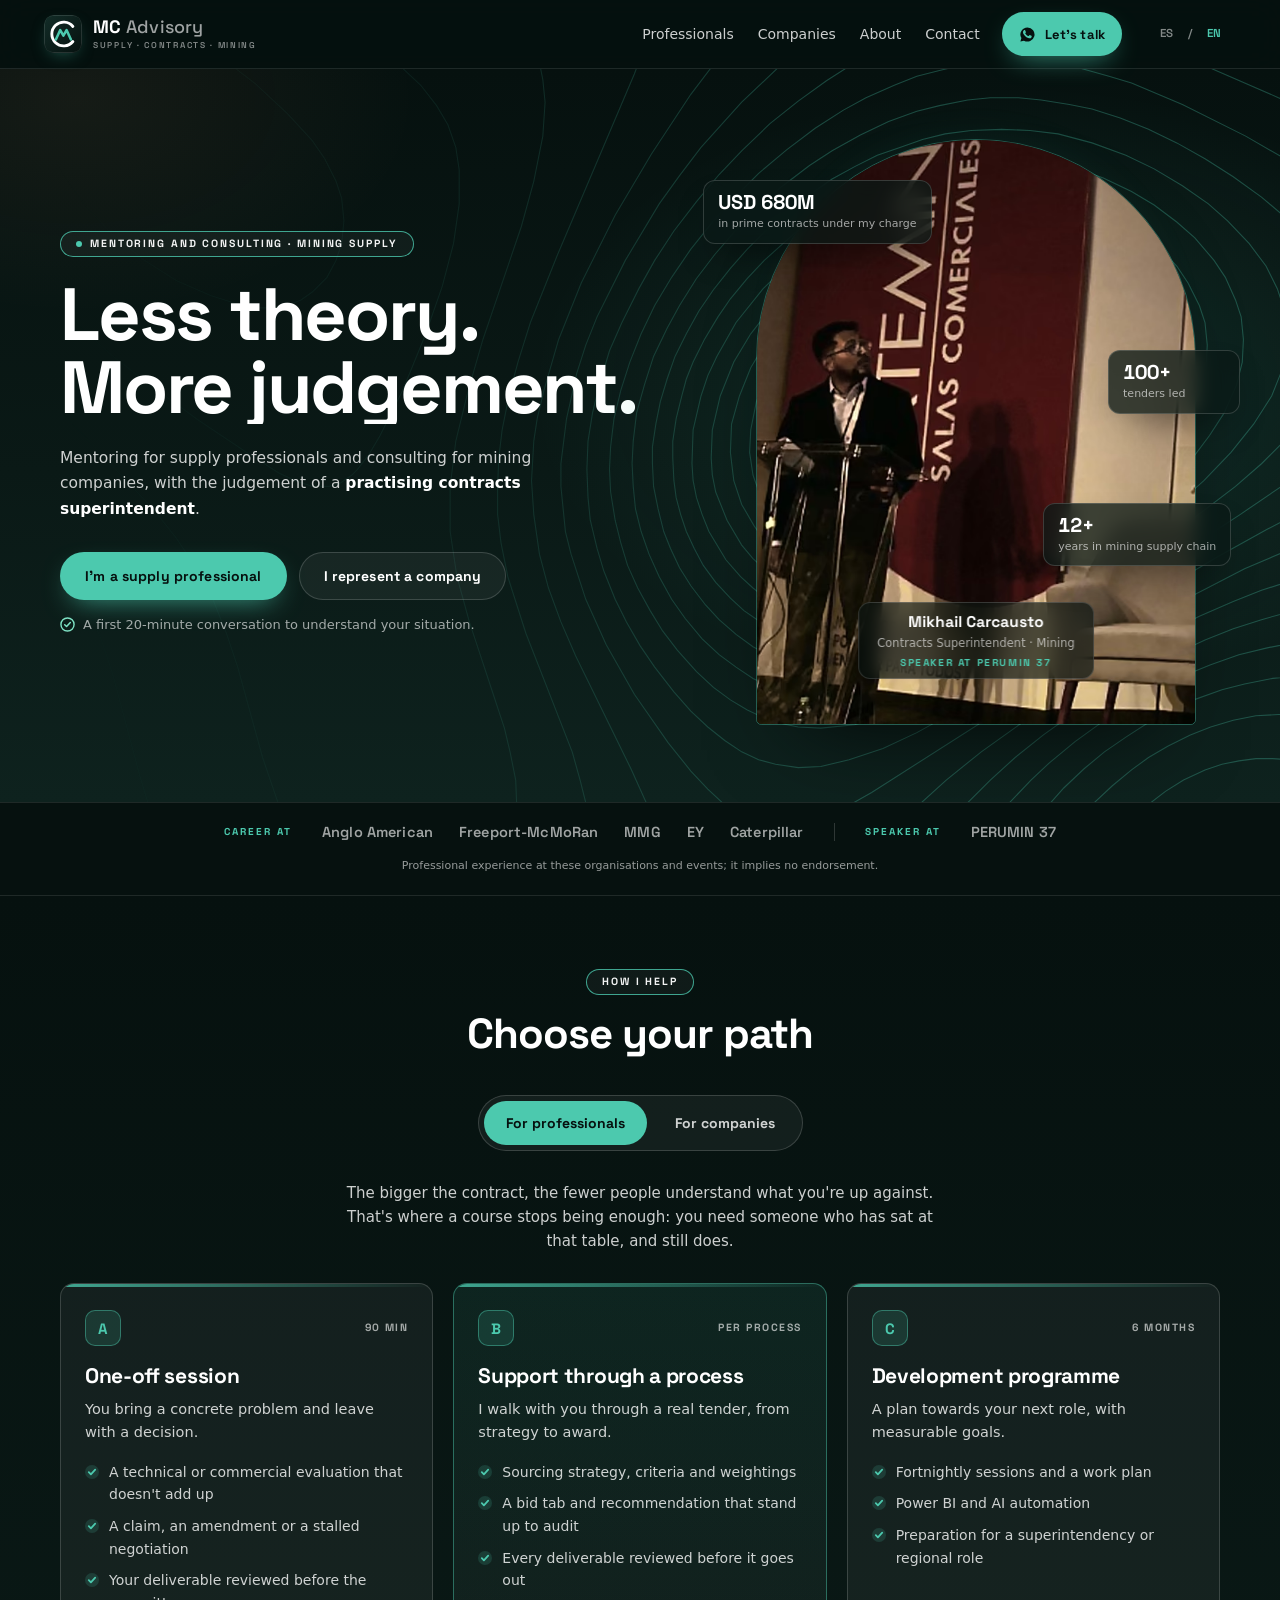
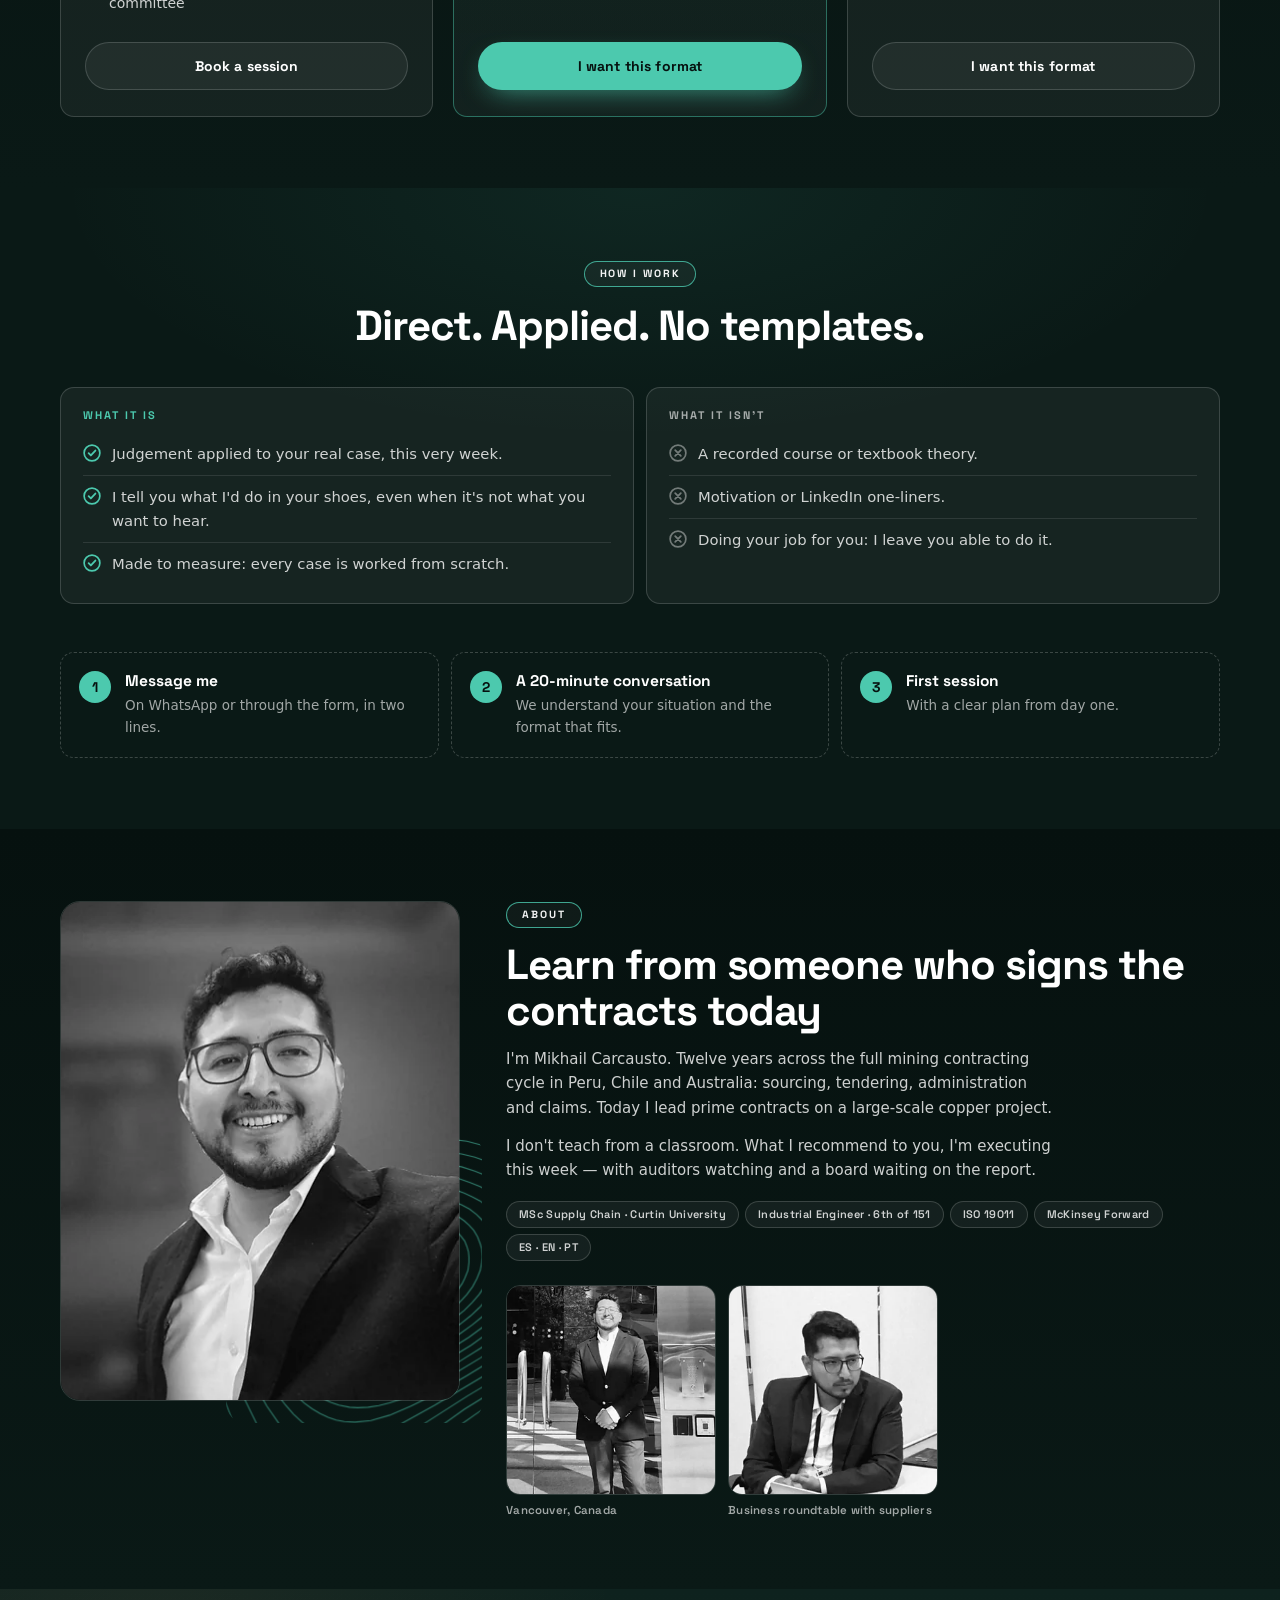
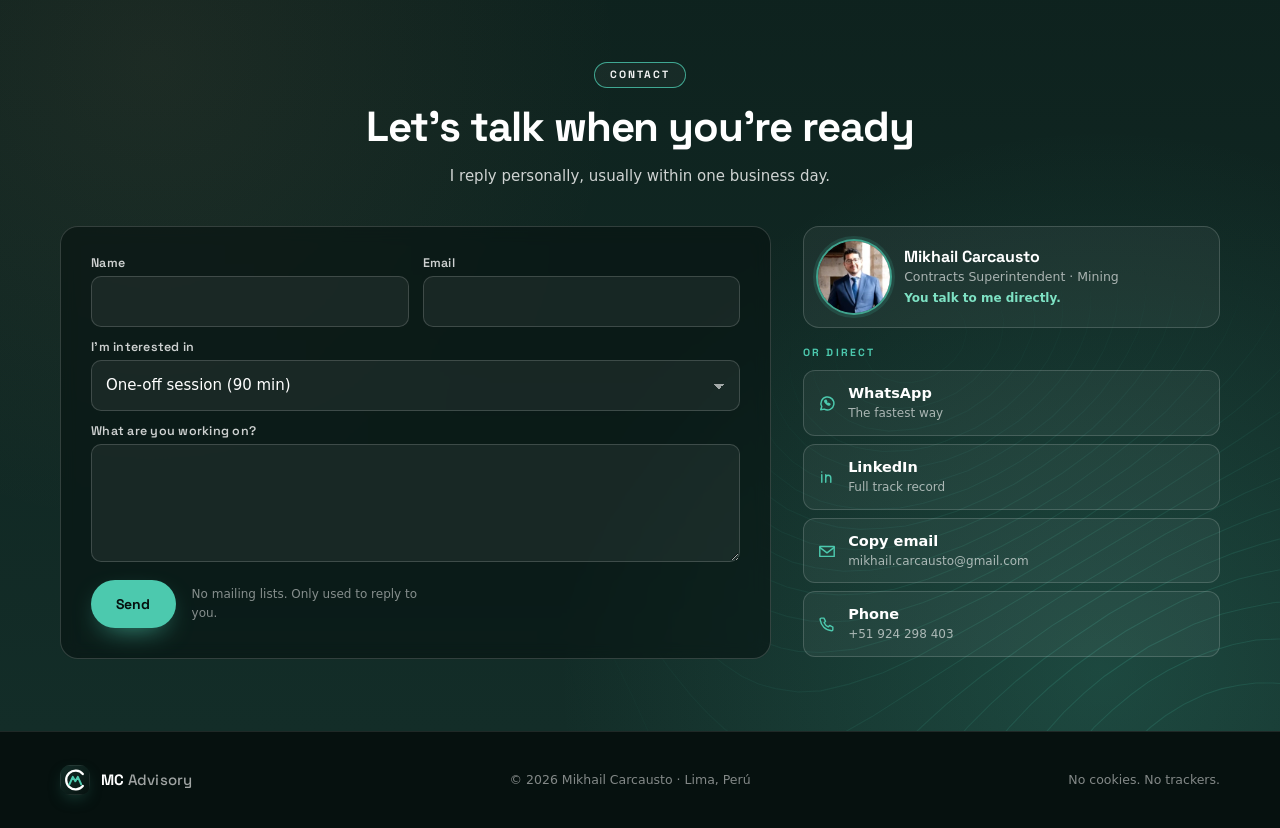
==== commit fc17e102: "La portada pasa a ser la foto como expositor en PERUMIN 37 - Hero: foto del podio en el arco, con el" ====
--- a/index.html
+++ b/index.html
@@ -42,7 +42,7 @@
   "name": "MC Advisory",
   "description": "Mentoría para profesionales de supply chain y consultoría en contratos y abastecimiento para empresas mineras.",
   "url": "https://mikhailcarcausto-rgb.github.io/",
-  "image": "https://mikhailcarcausto-rgb.github.io/assets/img/photos/hero-900.jpg",
+  "image": "https://mikhailcarcausto-rgb.github.io/assets/img/og.jpg",
   "email": "mikhail.carcausto@gmail.com",
   "telephone": "+51924298403",
   "areaServed": ["Perú", "Chile", "Latinoamérica"],
@@ -125,12 +125,13 @@
         <source type="image/avif" srcset="assets/img/photos/hero-600.avif 600w, assets/img/photos/hero-900.avif 900w" sizes="(min-width:960px) 440px, 90vw">
         <source type="image/webp" srcset="assets/img/photos/hero-600.webp 600w, assets/img/photos/hero-900.webp 900w" sizes="(min-width:960px) 440px, 90vw">
         <img src="assets/img/photos/hero-900.jpg" srcset="assets/img/photos/hero-600.jpg 600w, assets/img/photos/hero-900.jpg 900w"
-             sizes="(min-width:960px) 440px, 90vw" width="900" height="1198" fetchpriority="high"
-             alt="Mikhail Carcausto, superintendente de contratos, de brazos cruzados" data-i18n-alt="hero.alt">
+             sizes="(min-width:960px) 440px, 90vw" width="900" height="1199" fetchpriority="high"
+             alt="Mikhail Carcausto exponiendo en el podio de PERUMIN 37" data-i18n-alt="hero.alt">
       </picture>
       <figcaption class="plate">
         <b>Mikhail Carcausto</b>
         <span data-i18n="plate.role">Superintendente de contratos · Minería</span>
+        <em data-i18n="plate.evt">Expositor en PERUMIN 37</em>
       </figcaption>
       <ul class="float" aria-label="Trayectoria en cifras">
         <li class="float__a"><b data-count="680" data-pre="USD " data-suf="M">USD 680M</b><span data-i18n="kpi.1">en contratos prime a cargo</span></li>
@@ -307,17 +308,8 @@
       <div class="gallery">
         <figure>
           <picture>
-            <source type="image/webp" srcset="assets/img/photos/perumin-300.webp 300w, assets/img/photos/perumin-420.webp 420w" sizes="(min-width:480px) 210px, 30vw">
-            <img src="assets/img/photos/perumin-300.jpg" srcset="assets/img/photos/perumin-300.jpg 300w, assets/img/photos/perumin-420.jpg 420w" sizes="(min-width:480px) 210px, 30vw"
-                 width="300" height="300" loading="lazy" decoding="async"
-                 alt="Mikhail Carcausto exponiendo en el podio de PERUMIN 37" data-i18n-alt="g1.alt">
-          </picture>
-          <figcaption data-i18n="g1.cap">Expositor en PERUMIN 37</figcaption>
-        </figure>
-        <figure>
-          <picture>
-            <source type="image/webp" srcset="assets/img/photos/vancouver-300.webp 300w, assets/img/photos/vancouver-420.webp 420w" sizes="(min-width:480px) 210px, 30vw">
-            <img src="assets/img/photos/vancouver-300.jpg" srcset="assets/img/photos/vancouver-300.jpg 300w, assets/img/photos/vancouver-420.jpg 420w" sizes="(min-width:480px) 210px, 30vw"
+            <source type="image/webp" srcset="assets/img/photos/vancouver-300.webp 300w, assets/img/photos/vancouver-420.webp 420w" sizes="(min-width:480px) 210px, 44vw">
+            <img src="assets/img/photos/vancouver-300.jpg" srcset="assets/img/photos/vancouver-300.jpg 300w, assets/img/photos/vancouver-420.jpg 420w" sizes="(min-width:480px) 210px, 44vw"
                  width="300" height="300" loading="lazy" decoding="async"
                  alt="Mikhail Carcausto en la entrada de un edificio corporativo en Vancouver" data-i18n-alt="g3.alt">
           </picture>
@@ -325,8 +317,8 @@
         </figure>
         <figure>
           <picture>
-            <source type="image/webp" srcset="assets/img/photos/reunion-300.webp 300w, assets/img/photos/reunion-420.webp 420w" sizes="(min-width:480px) 210px, 30vw">
-            <img src="assets/img/photos/reunion-300.jpg" srcset="assets/img/photos/reunion-300.jpg 300w, assets/img/photos/reunion-420.jpg 420w" sizes="(min-width:480px) 210px, 30vw"
+            <source type="image/webp" srcset="assets/img/photos/reunion-300.webp 300w, assets/img/photos/reunion-420.webp 420w" sizes="(min-width:480px) 210px, 44vw">
+            <img src="assets/img/photos/reunion-300.jpg" srcset="assets/img/photos/reunion-300.jpg 300w, assets/img/photos/reunion-420.jpg 420w" sizes="(min-width:480px) 210px, 44vw"
                  width="300" height="300" loading="lazy" decoding="async"
                  alt="Mikhail Carcausto en una rueda de negocios con proveedores" data-i18n-alt="g2.alt">
           </picture>
--- a/assets/css/style.css
+++ b/assets/css/style.css
@@ -173,21 +173,17 @@
 
 /* portrait: a cut-out standing in an arched adit; the head breaks the arch */
 .hero__fig{position:relative;margin:0;justify-self:center;width:min(100%,440px);isolation:isolate}
-.hero__fig::before{
-  content:"";position:absolute;z-index:-1;left:7%;right:7%;top:15%;bottom:0;
-  border-radius:999px 999px 0 0;
-  background:
-    radial-gradient(90% 55% at 50% 0%,rgb(var(--acc-rgb) / .30),transparent 72%),
-    linear-gradient(180deg,rgb(var(--acc-rgb) / .12),rgb(var(--acc-rgb) / .03) 70%);
-  border:1px solid rgb(var(--acc-rgb) / .38);border-bottom:0;
-  -webkit-mask-image:linear-gradient(180deg,#000 58%,transparent 94%);
-          mask-image:linear-gradient(180deg,#000 58%,transparent 94%);
-}
-.hero__fig::after{               /* soft light on the wall behind the head */
-  content:"";position:absolute;z-index:-1;left:18%;right:18%;top:4%;height:44%;border-radius:50%;
-  background:radial-gradient(closest-side,rgb(var(--acc-rgb) / .22),transparent 75%);filter:blur(6px);
+.hero__fig::before{              /* halo around the arch, in the accent */
+  content:"";position:absolute;z-index:-1;inset:-6% -8% -4% -8%;
+  background:radial-gradient(60% 48% at 50% 36%,rgb(var(--acc-rgb) / .26),transparent 72%);
+  filter:blur(10px);
 }
 .hero__fig picture,.hero__fig img{display:block;width:100%;height:auto}
+.hero__fig img{             /* the photograph sits inside the adit arch */
+  border-radius:999px 999px 24px 24px;
+  border:1px solid rgb(var(--acc-rgb) / .38);
+  box-shadow:0 40px 90px -45px rgba(0,0,0,.85);
+}
 .plate{
   position:absolute;left:50%;bottom:8%;transform:translateX(-50%);white-space:nowrap;text-align:center;
   padding:10px 18px;border-radius:12px;background:rgb(var(--bg0-rgb) / .64);border:1px solid var(--edge);
@@ -195,6 +191,7 @@
 }
 .plate b{display:block;font:700 15.5px/1.2 var(--f-disp)}
 .plate span{display:block;margin-top:2px;font-size:11.5px;color:var(--t3)}
+.plate em{display:block;margin-top:5px;font:700 10px/1 var(--f-disp);font-style:normal;letter-spacing:.16em;text-transform:uppercase;color:var(--acc)}
 .float{list-style:none;margin:0;padding:0}
 .float li{
   position:absolute;padding:11px 14px;border-radius:12px;min-width:132px;
@@ -203,9 +200,10 @@
 }
 .float b{display:block;font:700 20px/1.05 var(--f-disp);font-variant-numeric:tabular-nums}
 .float span{display:block;margin-top:4px;font-size:11px;line-height:1.3;color:var(--t3)}
-.float__a{left:-12%;top:17%}
-.float__b{right:-10%;top:38%;animation-delay:-2s}
-.float__c{left:-8%;top:60%;animation-delay:-4s}
+/* the speaker stands in the left third of the photo: tiles keep clear of him */
+.float__a{left:-12%;top:7%}
+.float__b{right:-10%;top:36%;animation-delay:-2s}
+.float__c{right:-8%;top:62%;animation-delay:-4s}
 @keyframes bob{0%,100%{transform:translateY(0)}50%{transform:translateY(-7px)}}
 
 /* ── trust strip ────────────────────────────────────────── */
@@ -323,7 +321,7 @@
   font:600 11px/1 var(--f-disp);letter-spacing:.03em;color:var(--t2);
 }
 /* event photos are 300/420 px sources: never shown wider than 210px, so they stay crisp */
-.gallery{display:grid;grid-template-columns:repeat(3,minmax(0,210px));gap:12px;margin-top:24px}
+.gallery{display:grid;grid-template-columns:repeat(2,minmax(0,210px));gap:12px;margin-top:24px}
 .gallery figure{margin:0}
 .gallery img{display:block;width:100%;height:auto;aspect-ratio:1;border-radius:14px;border:1px solid var(--edge)}
 .gallery figcaption{margin-top:8px;font:600 11.5px/1.3 var(--f-disp);letter-spacing:.02em;color:var(--t3)}
@@ -416,7 +414,7 @@
 
 /* ── narrow screens ─────────────────────────────────────── */
 @media (max-width:960px){
-  .float__a{left:-4%}.float__b{right:-4%}.float__c{left:-2%}
+  .float__a{left:-4%}.float__b{right:-4%}.float__c{right:-2%}
   /* stacked layout: the contour lines gather around the portrait, not behind the copy */
   .hero .topo{
     -webkit-mask-image:linear-gradient(180deg,transparent 34%,rgba(0,0,0,.35) 58%,#000 82%);
